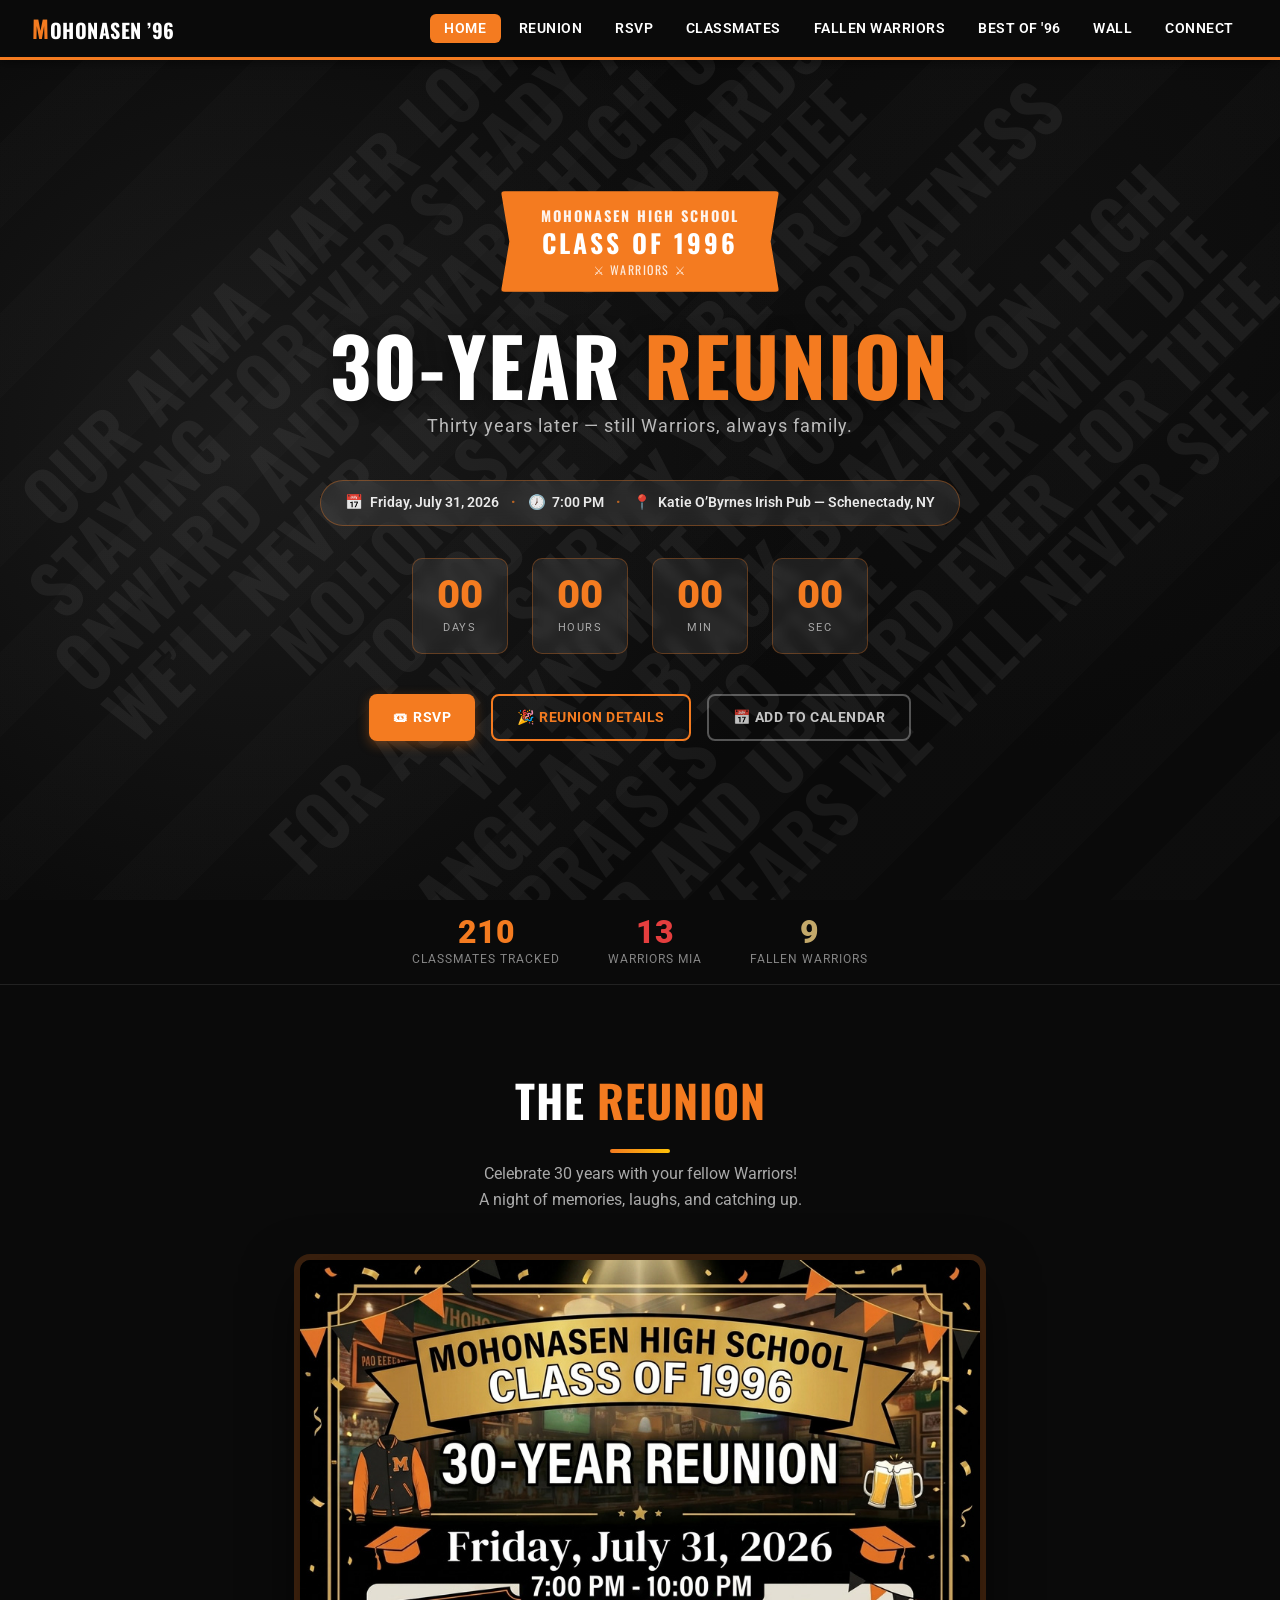
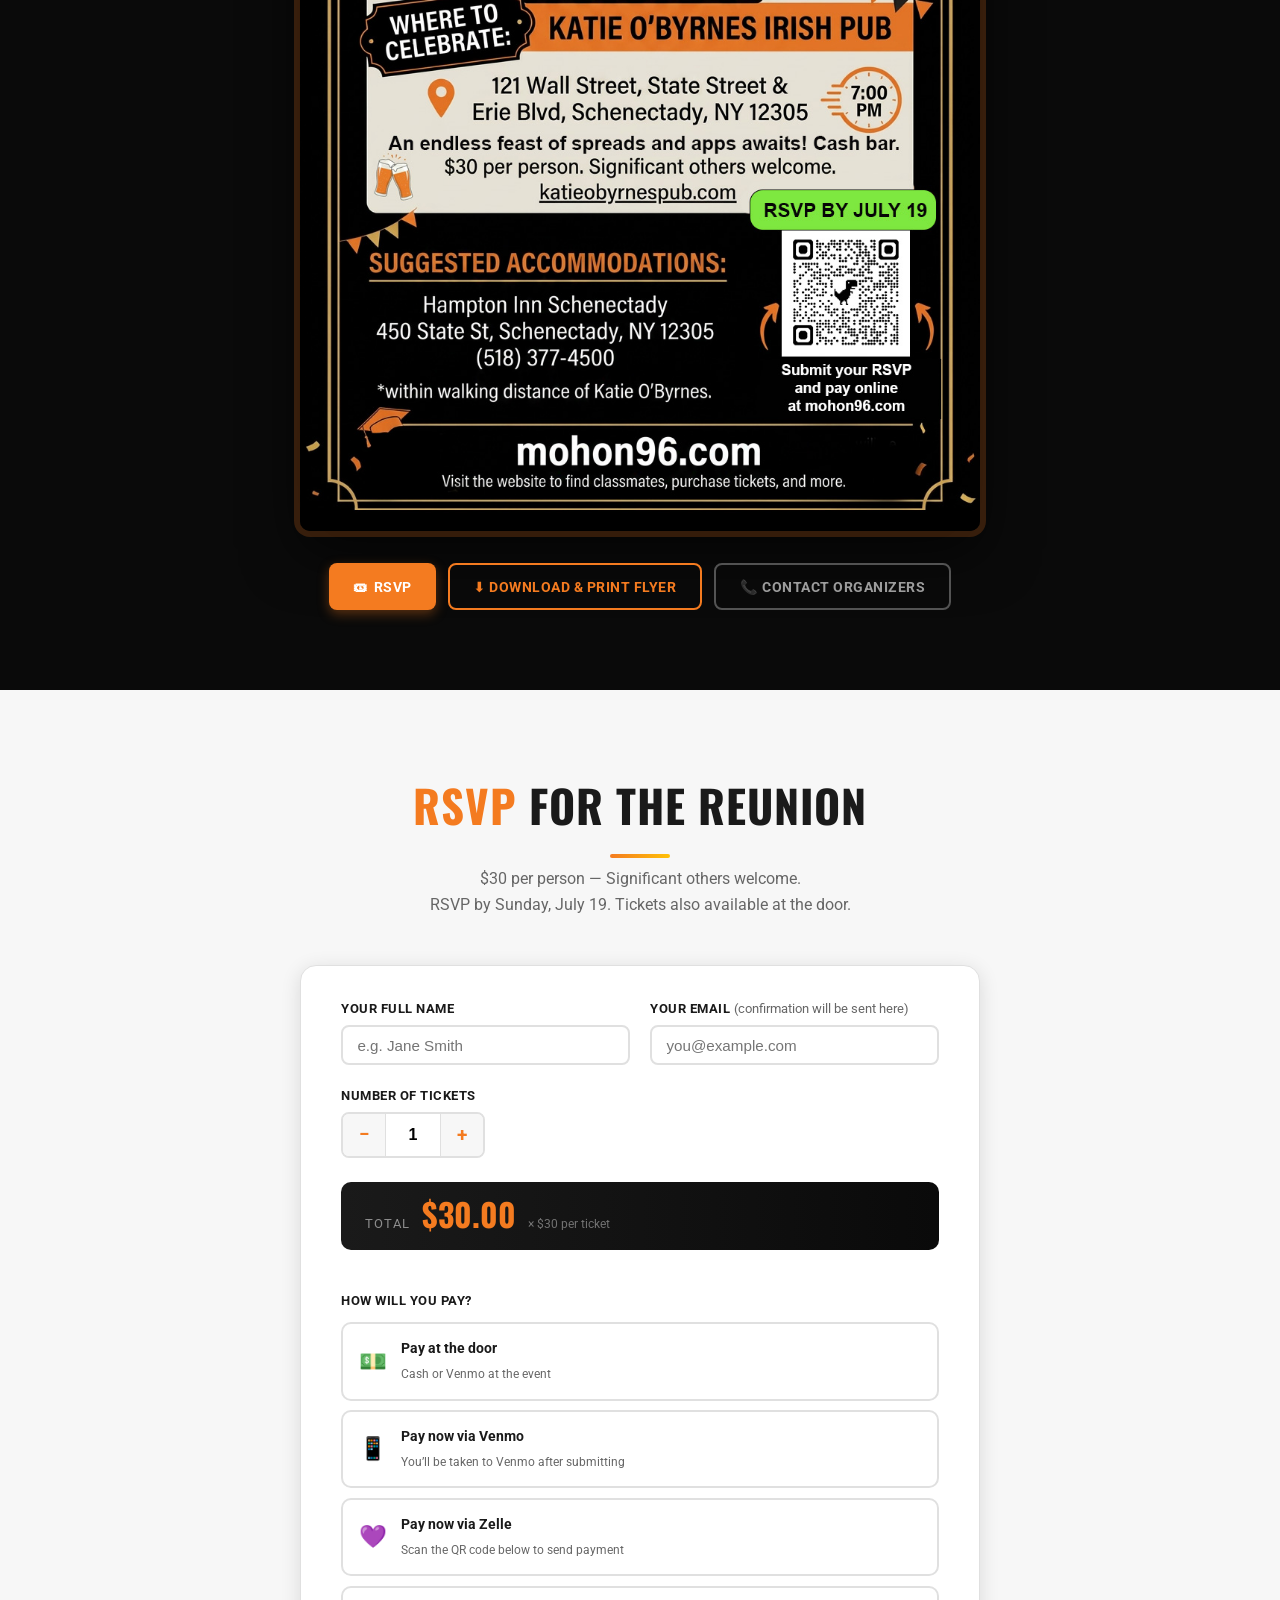
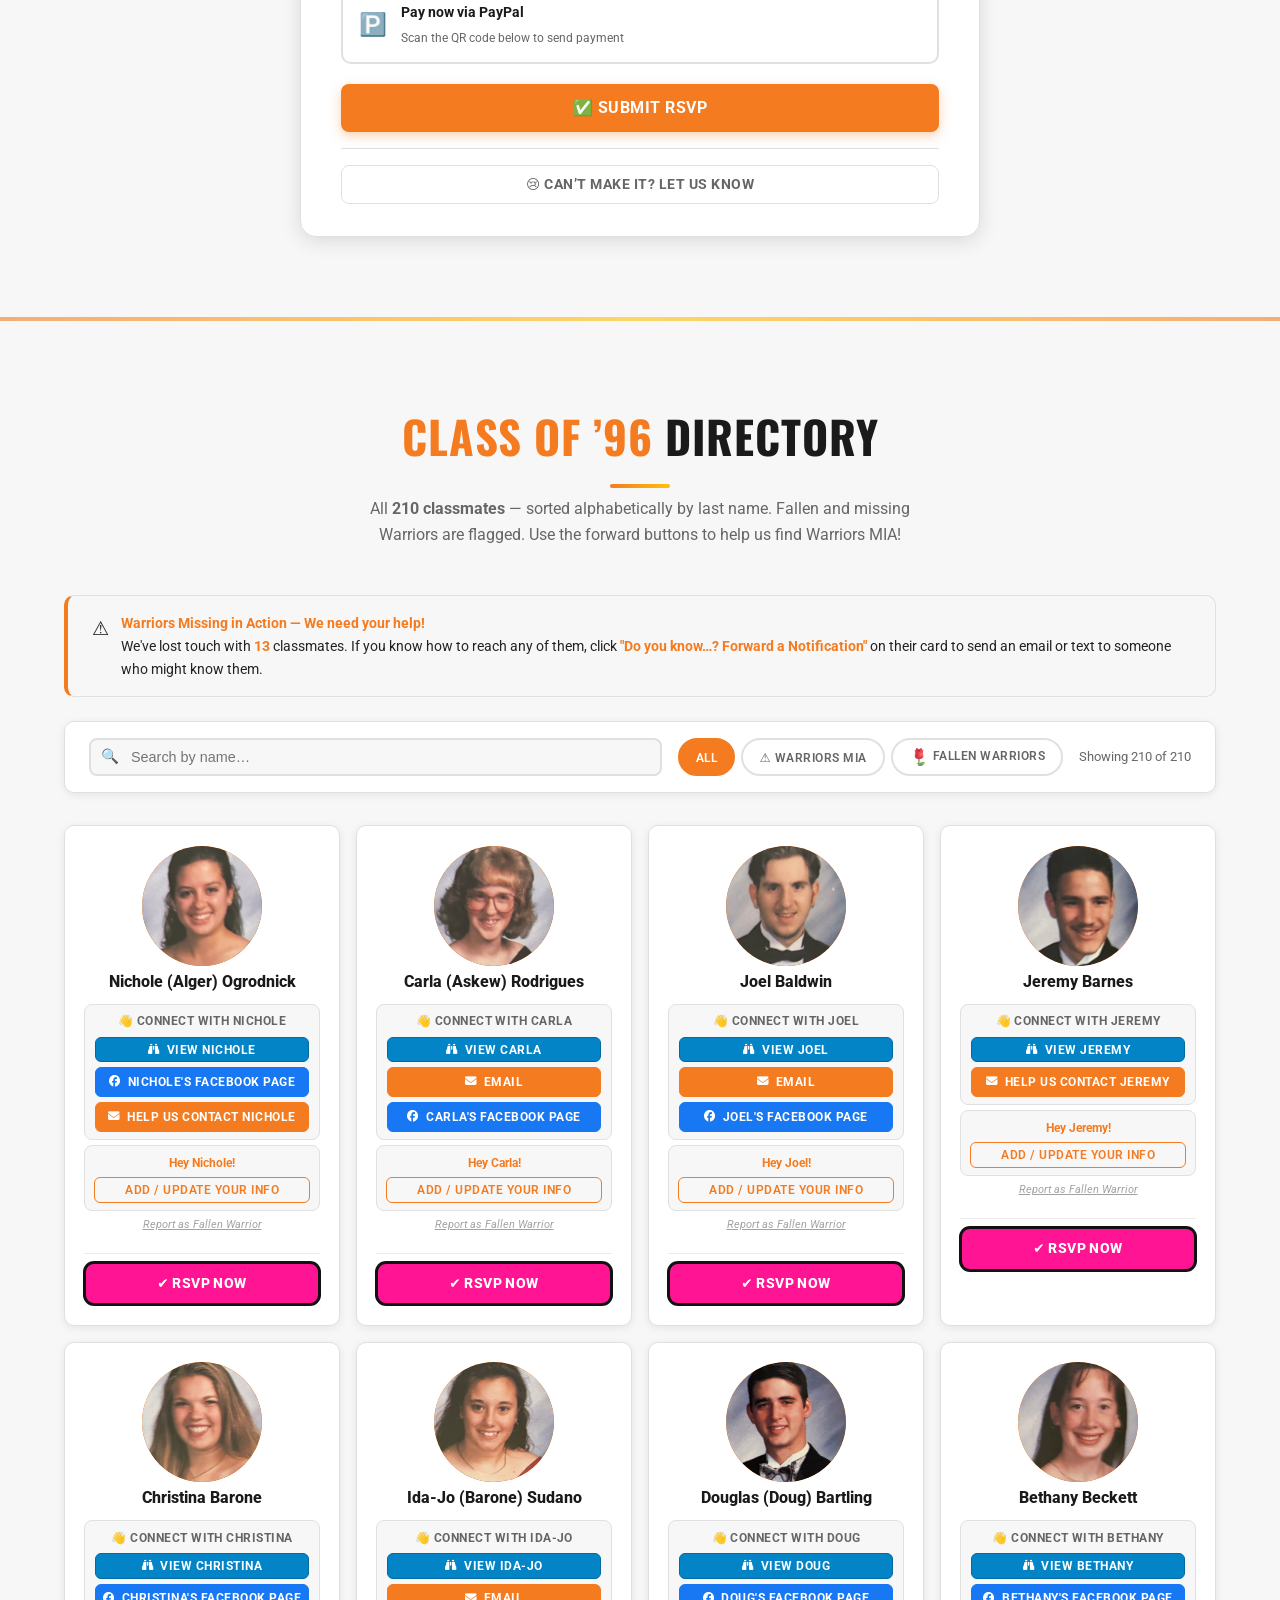
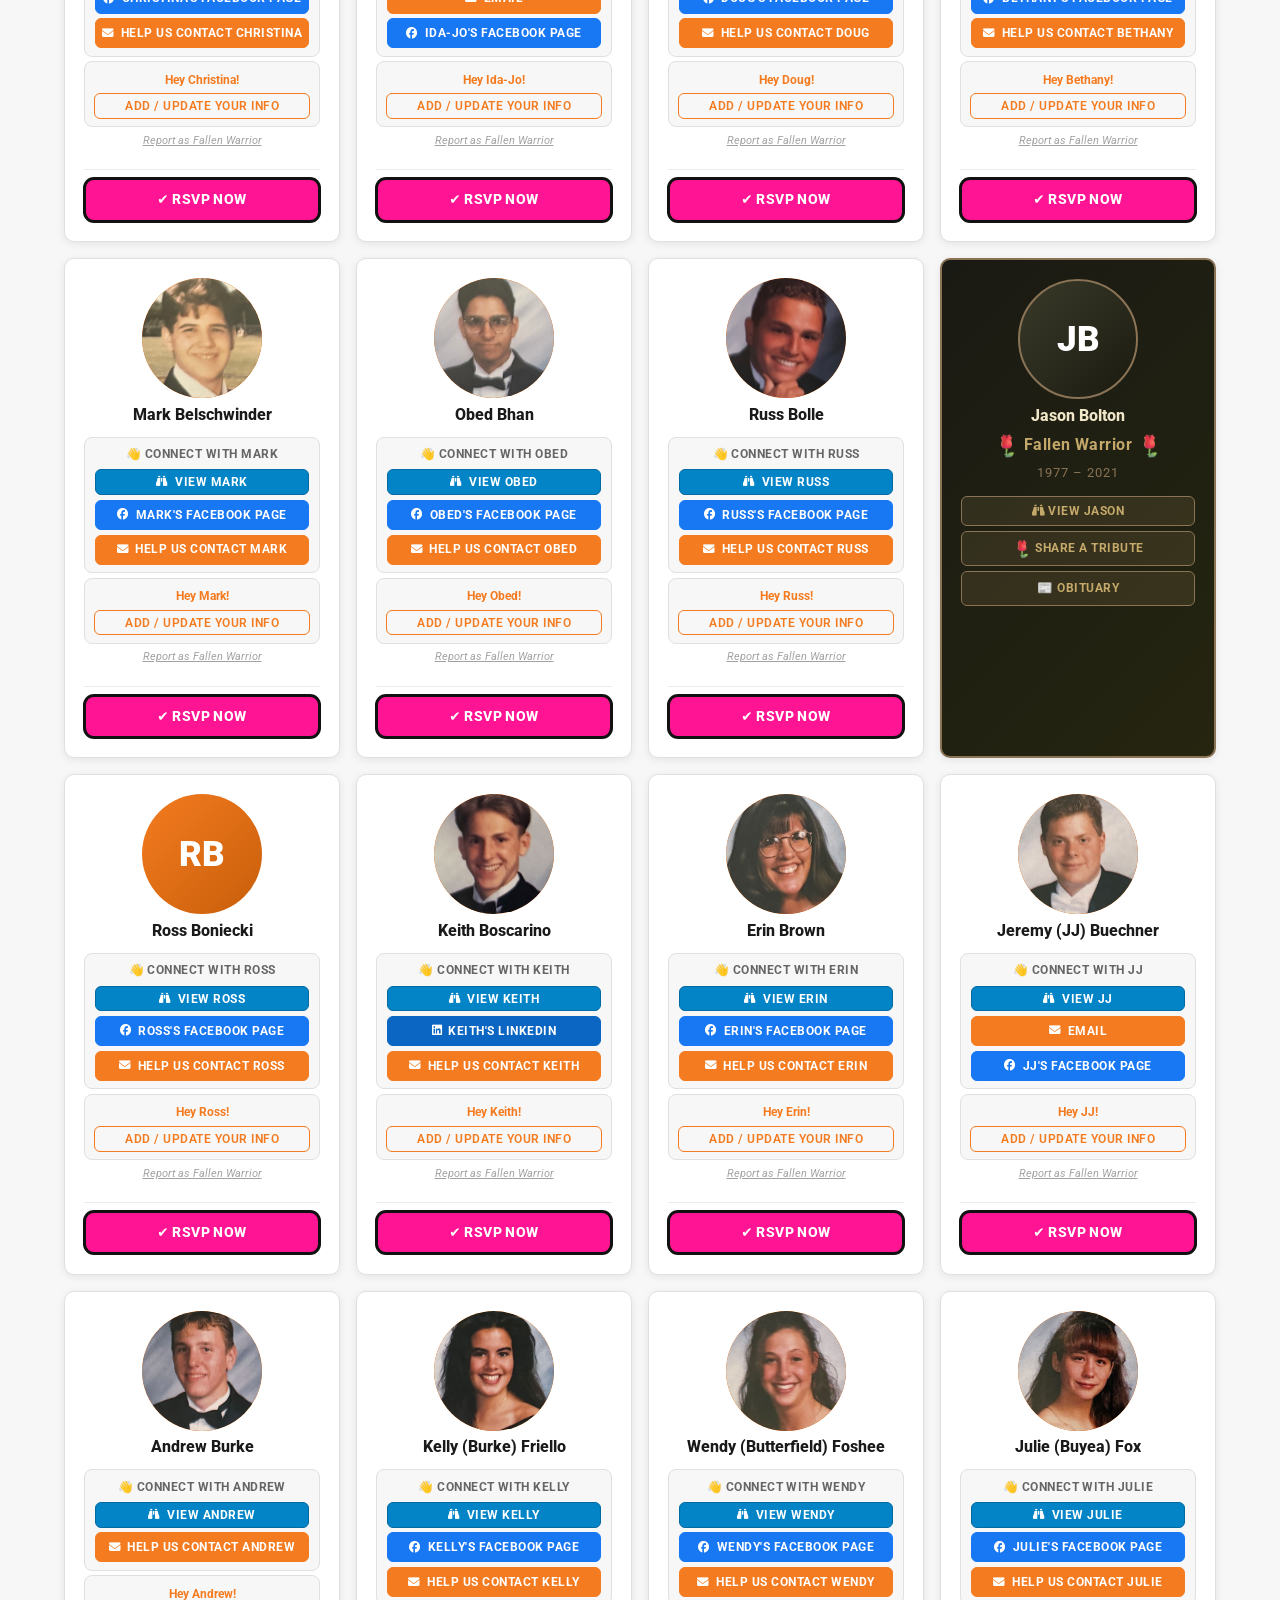
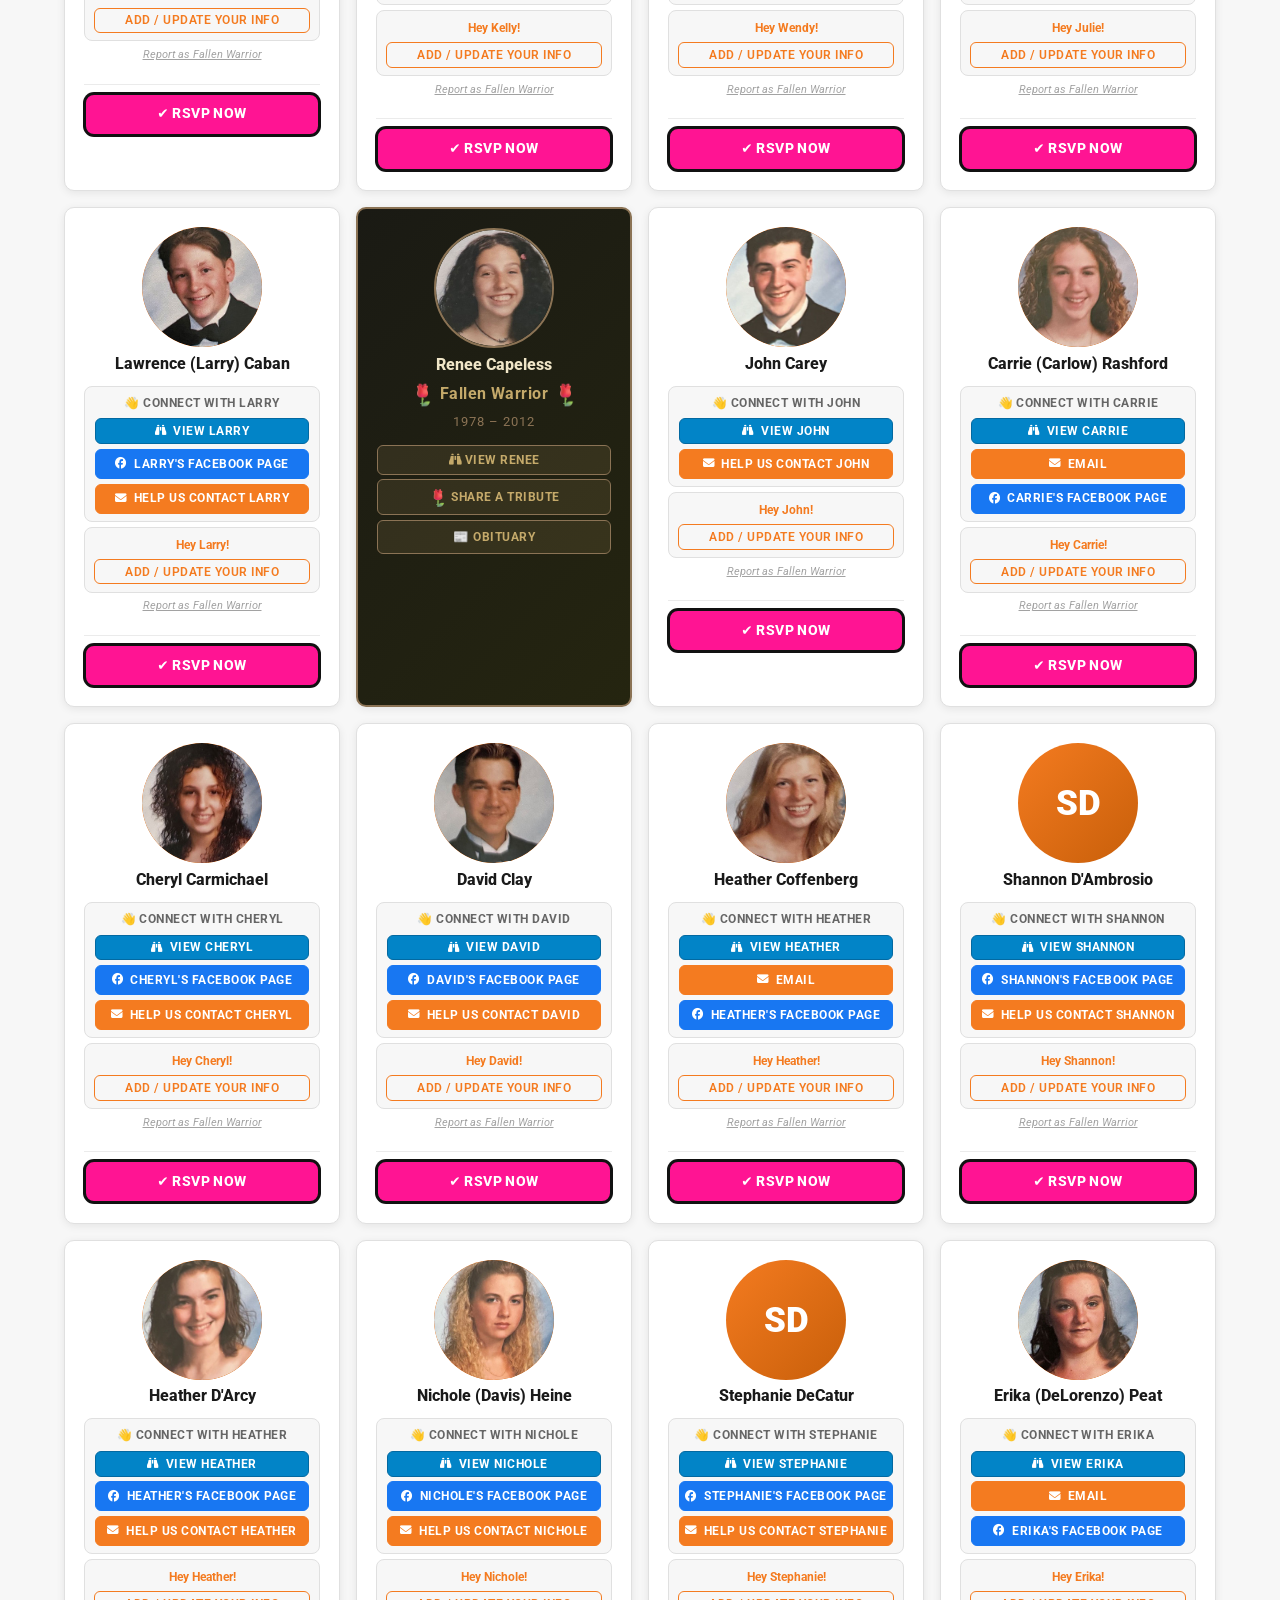
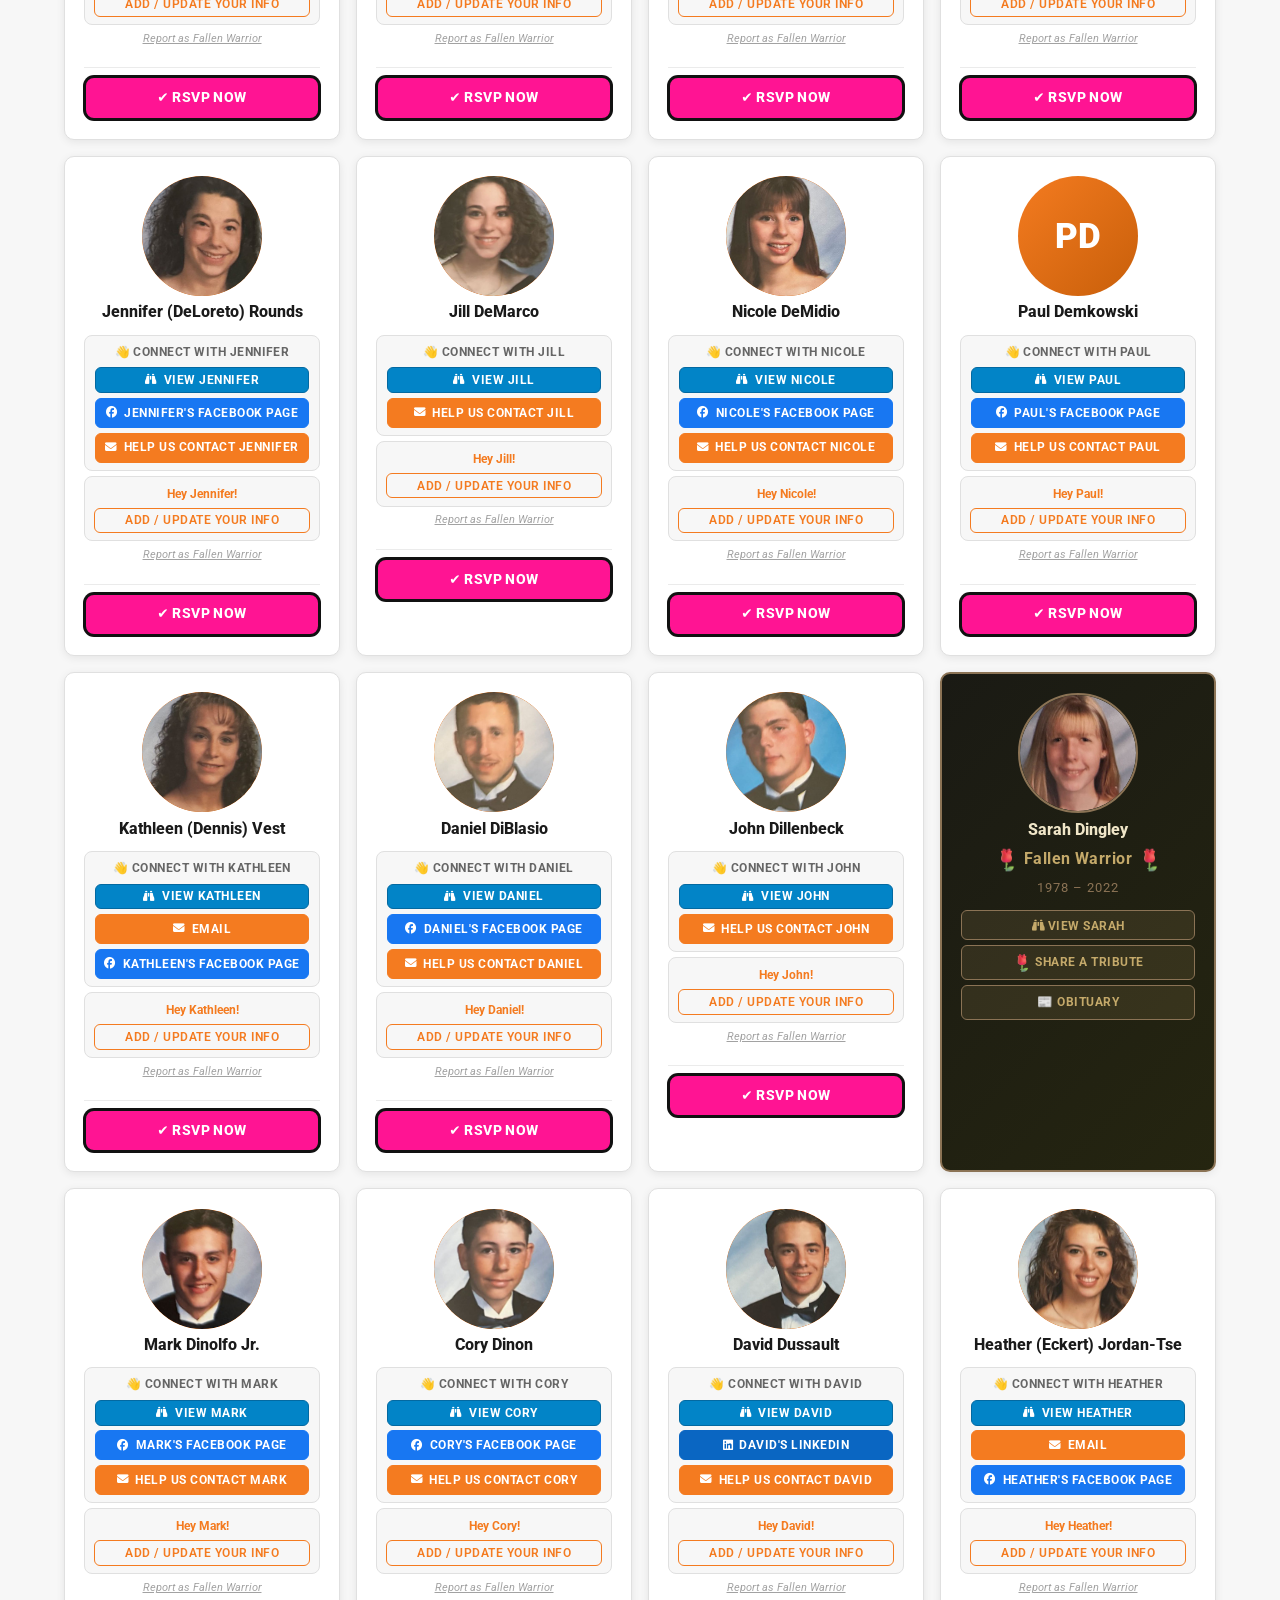
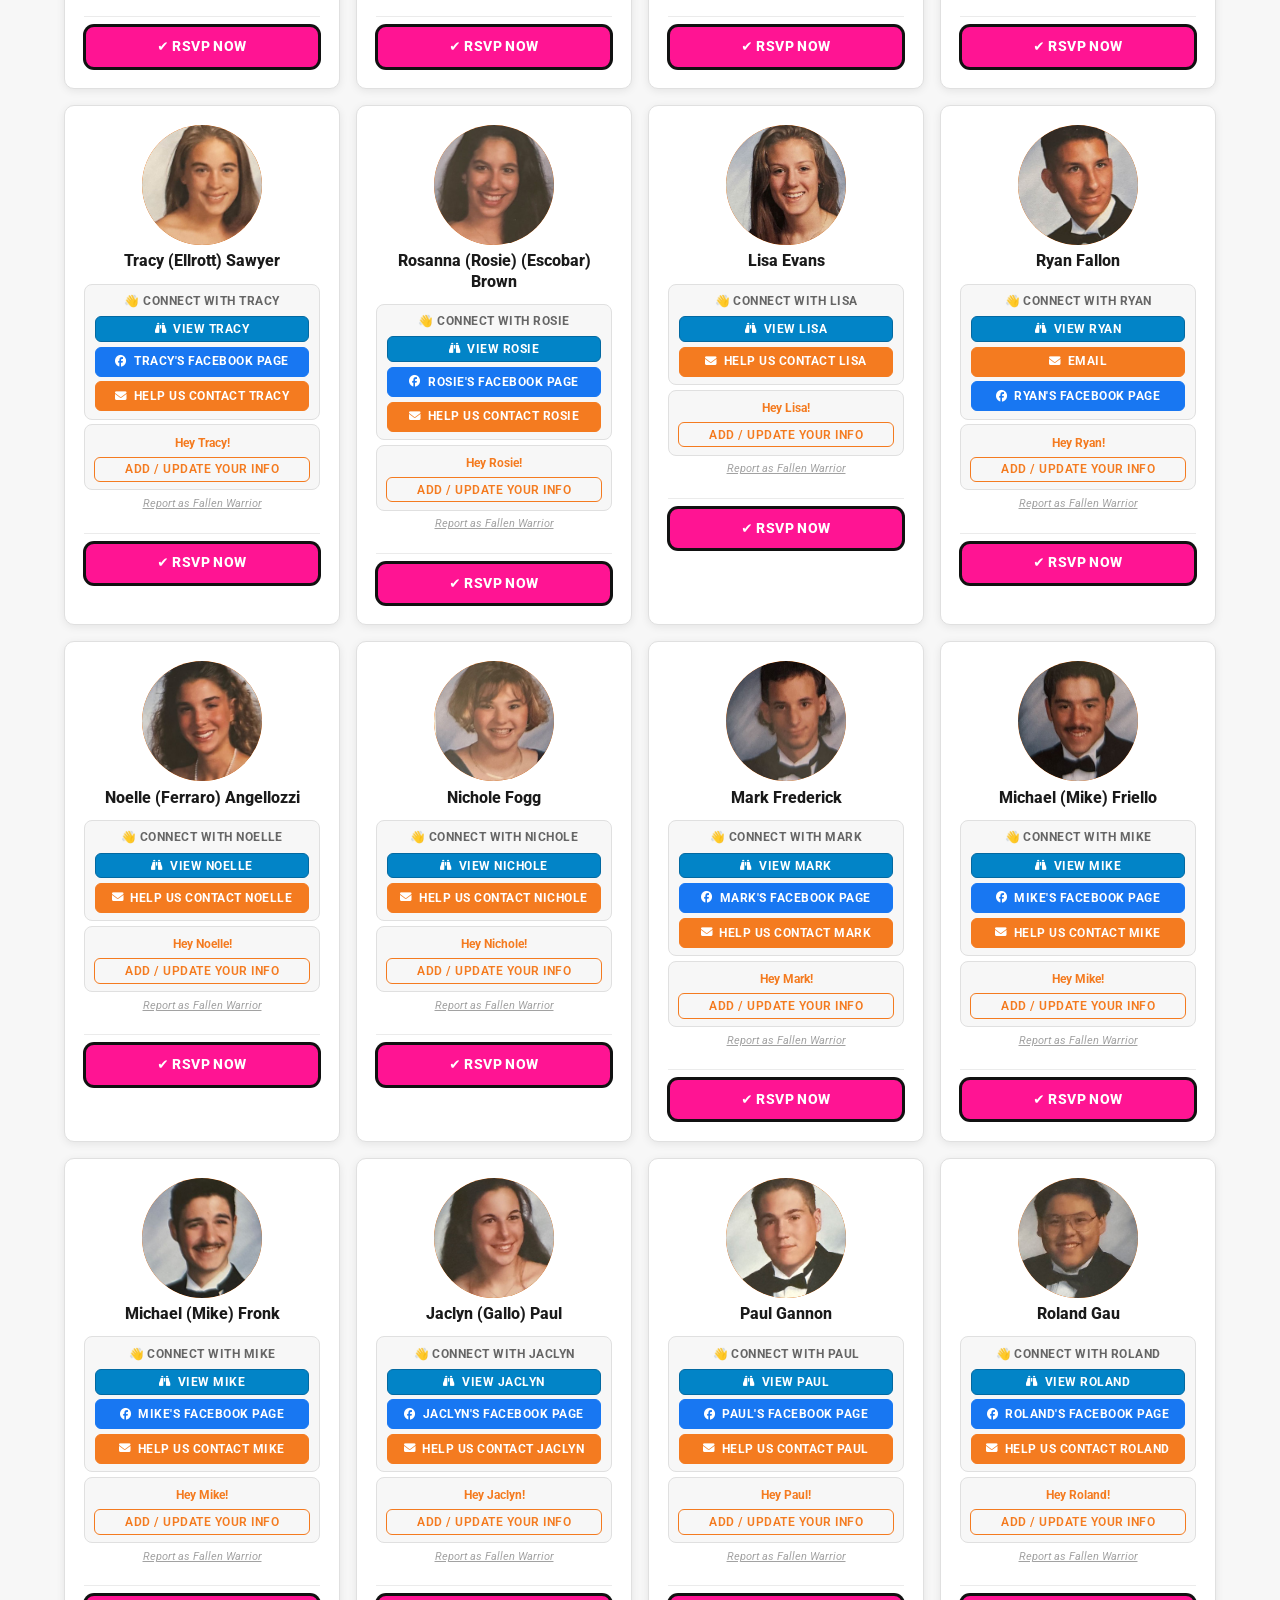
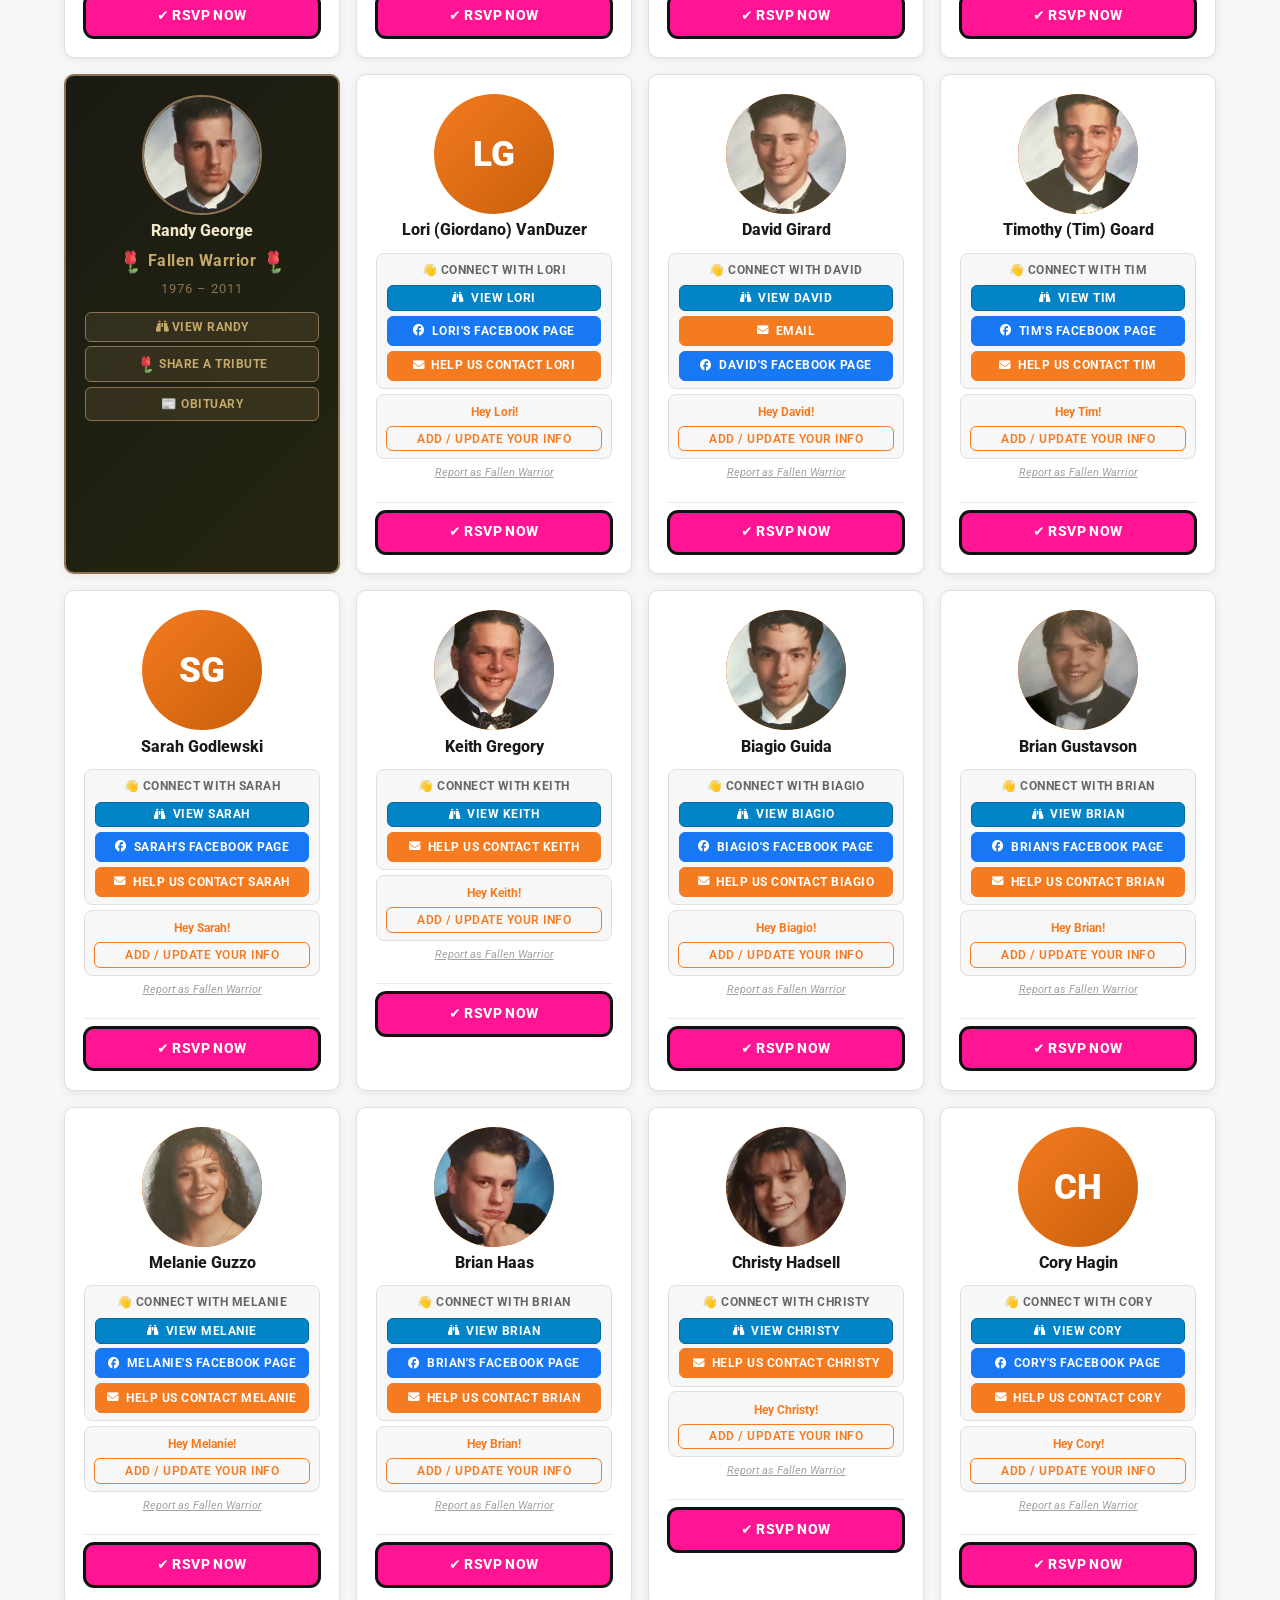
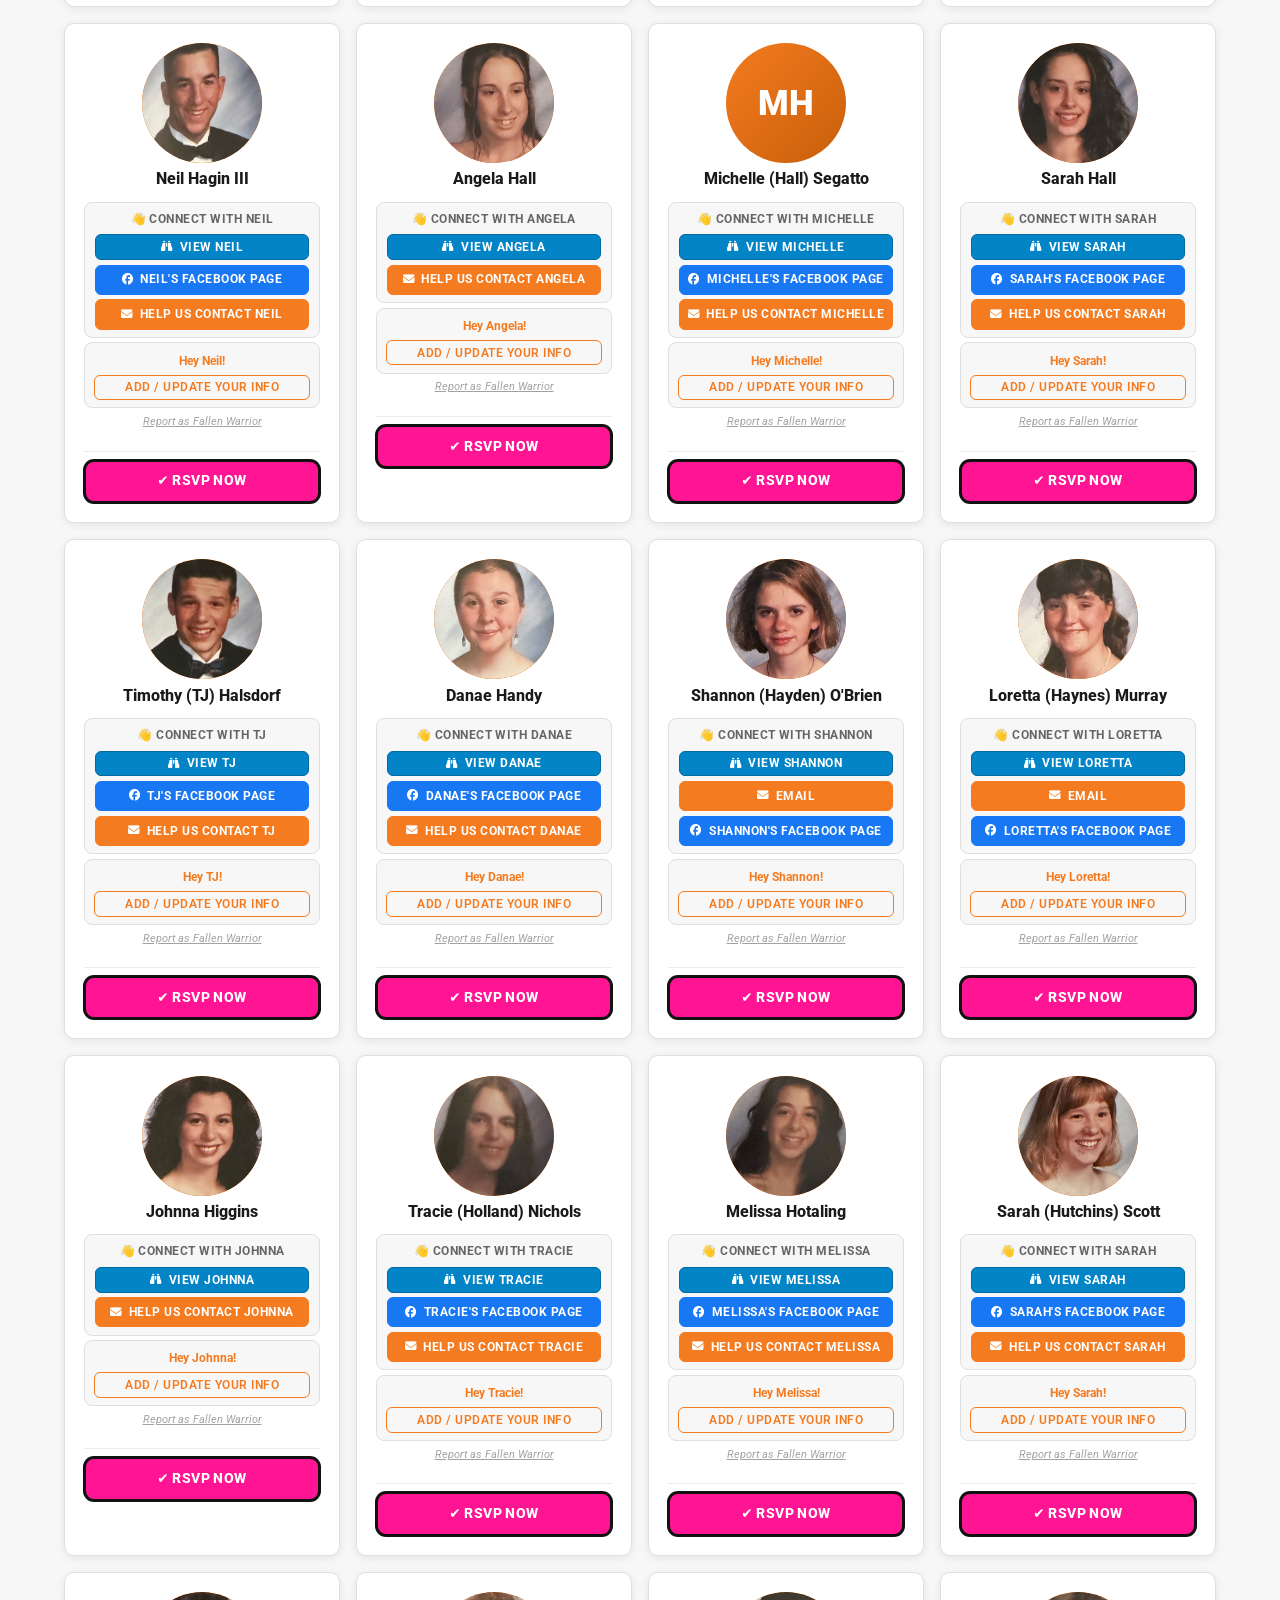
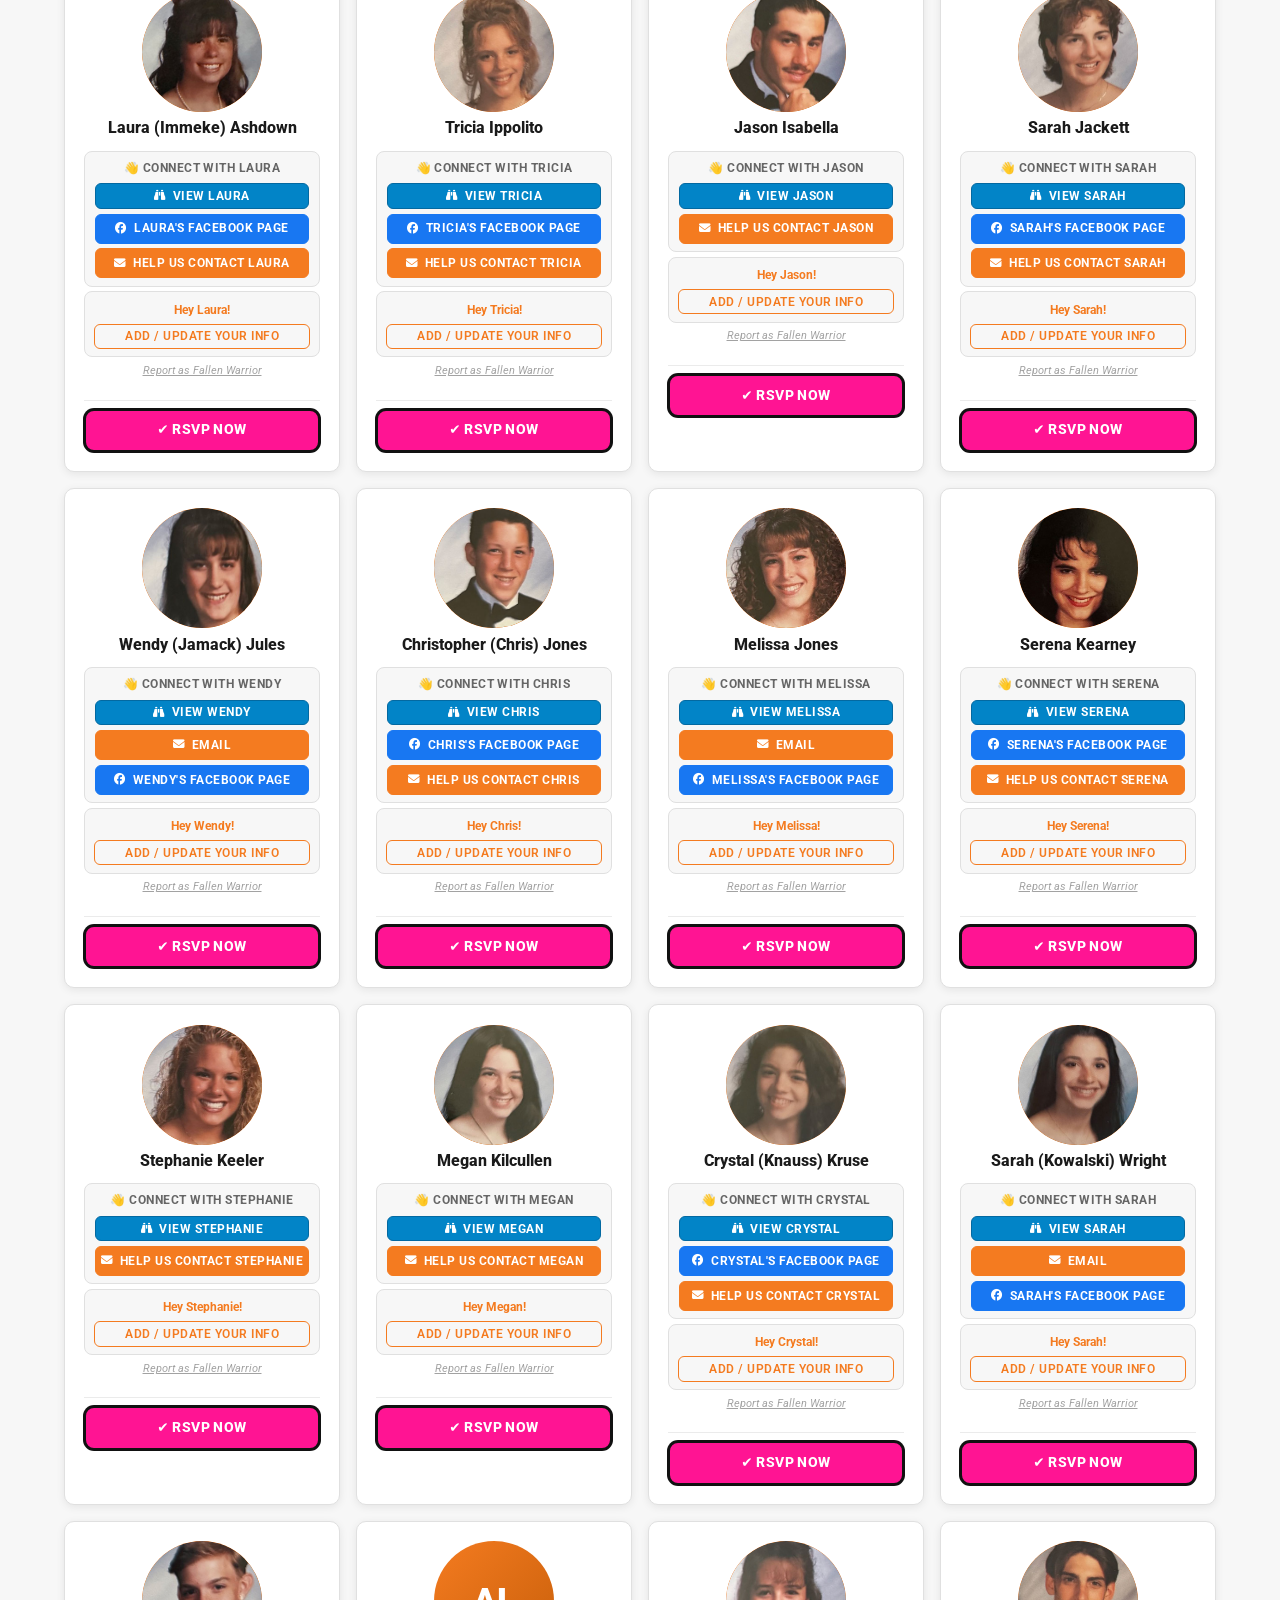
==== index.html @ a1d31881 "Add photo upload section to profile modal Co-Authored-By: Claude Sonnet 4.6 <noreply@anthropic.com>" ====
<!DOCTYPE html>
<html lang="en">
<head>
  <meta charset="UTF-8">
  <meta name="viewport" content="width=device-width, initial-scale=1.0">
  <title>Mohonasen High School – Class of 1996 | 30-Year Reunion</title>
  <link rel="icon" type="image/svg+xml" href="favicon.svg">
  <meta name="description" content="Mohonasen High School Class of 1996 – 30-Year Reunion on July 31, 2026 at Katie O'Byrnes Irish Pub, Schenectady NY. Go Warriors!">
  <link rel="stylesheet" href="style.css">
  <!-- Google Fonts -->
  <link rel="preconnect" href="https://fonts.googleapis.com">
  <link rel="preconnect" href="https://fonts.gstatic.com" crossorigin>
  <link href="https://fonts.googleapis.com/css2?family=Oswald:wght@400;600;700;800;900&family=Roboto:wght@300;400;500;700&display=swap" rel="stylesheet">
  <link rel="stylesheet" href="https://cdnjs.cloudflare.com/ajax/libs/font-awesome/6.5.0/css/all.min.css" crossorigin="anonymous">
  <style>
    h1, h2, h3, h4, .nav-brand, .school-badge {
      font-family: 'Oswald', system-ui, sans-serif;
    }
    body { font-family: 'Roboto', system-ui, sans-serif; }
  </style>
</head>
<body>

<!-- ═══ NAVIGATION ═══════════════════════════════ -->
<nav class="navbar">
  <a href="https://mohon96.com" class="nav-brand" style="text-decoration:none;"><span class="brand-m">M</span>ohonasen &rsquo;96</a>
  <ul class="nav-links">
    <li><a href="#home">Home</a></li>
    <li><a href="#reunion">Reunion</a></li>
    <li><a href="#rsvp">RSVP</a></li>
    <li><a href="#classmates">Classmates</a></li>
    <li><a href="fallen.html">Fallen Warriors</a></li>
    <li><a href="#bestof96">Best of '96</a></li>
    <li><a href="#classwall">Wall</a></li>
    <li><a href="#connect">Connect</a></li>
  </ul>
  <button class="nav-toggle" aria-label="Open menu">&#9776;</button>
</nav>

<!-- ═══ HERO ══════════════════════════════════════ -->
<section id="home" class="hero">
  <div class="hero-stripes"></div>
  <div class="alma-mater-overlay" aria-hidden="true">
    <div>Our Alma Mater loyal to you</div>
    <div>Staying forever steady and true</div>
    <div>Onward and upward high over all</div>
    <div>We&rsquo;ll never let her standards fall</div>
    <div>Mohonasen, we hail thee</div>
    <div>To you we will be true</div>
    <div>For as we survey your greatness</div>
    <div>We know it is your due</div>
    <div>Orange and Black blazing on high</div>
    <div>Our praises to thee never will die</div>
    <div>Onward and upward ever for thee</div>
    <div>Finer years we will never see</div>
  </div>
  <div class="hero-content">

    <div class="school-badge">
      <span class="school-name">Mohonasen High School</span>
      <span class="class-year">Class of 1996</span>
      <span class="warrior-tag">⚔ Warriors ⚔</span>
    </div>

    <h1>30&#8209;Year <span>Reunion</span></h1>
    <p class="hero-subtitle">Thirty years later — still Warriors, always family.</p>

    <div class="hero-event-bar">
      <div class="heb-item">📅 <span>Friday, July 31, 2026</span></div>
      <div class="heb-sep">·</div>
      <div class="heb-item">🕖 <span>7:00 PM</span></div>
      <div class="heb-sep">·</div>
      <div class="heb-item">📍 <span>Katie O&rsquo;Byrnes Irish Pub &mdash; Schenectady, NY</span></div>
    </div>

    <div class="countdown">
      <div class="countdown-item"><span id="days">000</span><label>Days</label></div>
      <div class="countdown-item"><span id="hours">00</span><label>Hours</label></div>
      <div class="countdown-item"><span id="minutes">00</span><label>Min</label></div>
      <div class="countdown-item"><span id="seconds">00</span><label>Sec</label></div>
    </div>

    <div style="display:flex;gap:1rem;justify-content:center;flex-wrap:wrap;">
      <a href="#rsvp" class="btn btn-primary"><span style="filter:brightness(0) invert(1);">🎟</span> RSVP</a>
      <a href="#reunion" class="btn btn-outline">🎉 Reunion Details</a>
      <button onclick="addToCalendar()" class="btn btn-outline" style="border-color:rgba(255,255,255,0.3);color:rgba(255,255,255,0.75);">📅 Add to Calendar</button>
    </div>

  </div>
</section>

<!-- ═══ STATS BAR ════════════════════════════════ -->
<div class="stats-bar">
  <div class="container">
    <div class="stats-grid">
      <a href="#classmates" class="stat-item stat-link">
        <div class="stat-num" id="statTotal">210</div>
        <div class="stat-label">Classmates Tracked</div>
      </a>
      <a href="#classmates" class="stat-item stat-link" style="color:var(--missing-red);" onclick="setTimeout(()=>{document.querySelector('.filter-btn[data-filter=missing]')?.click()},300)">
        <div class="stat-num" id="statMissing" style="color:var(--missing-red);">70</div>
        <div class="stat-label">Warriors MIA</div>
      </a>
      <a href="fallen.html" class="stat-item stat-link" style="color:#C4A96A;">
        <div class="stat-num" id="statFallen" style="color:#C4A96A;">5</div>
        <div class="stat-label">Fallen Warriors</div>
      </a>
    </div>
  </div>
</div>

<!-- ═══ REUNION ══════════════════════════════════ -->
<section id="reunion" style="background:var(--black);padding:5rem 0;">
  <div class="container">
    <div class="section-header">
      <h2 style="color:var(--white);">The <span class="accent">Reunion</span></h2>
      <div class="divider"></div>
      <p style="color:rgba(255,255,255,0.65);">Celebrate 30 years with your fellow Warriors!<br>A night of memories, laughs, and catching up.</p>
    </div>

    <!-- Reunion flyer -->
    <div style="max-width:680px;margin:0 auto 2rem;">
      <img src="flyer.jpg" alt="Mohonasen Class of 1996 — 30-Year Reunion Invitation"
           style="width:100%;border-radius:10px;box-shadow:0 0 0 6px rgba(244,123,32,0.2),0 20px 56px rgba(0,0,0,0.65);display:block;">
    </div>

        <!-- Action buttons -->
    <div style="display:flex;gap:0.75rem;flex-wrap:wrap;justify-content:center;">
      <a href="#rsvp" class="btn btn-primary"><span style="filter:brightness(0) invert(1);">🎟</span> RSVP</a>
      <a href="flyer.jpg" download="MHS96-Reunion-Flyer.jpg" class="btn btn-outline" style="color:var(--orange);border-color:var(--orange);">⬇ Download &amp; Print Flyer</a>
      <a href="mailto:mohonclass96@gmail.com" class="btn btn-outline" style="color:rgba(255,255,255,0.6);border-color:rgba(255,255,255,0.3);">📞 Contact Organizers</a>
    </div>
  </div>
</section>

<!-- ═══ RSVP ═══════════════════════════════════════ -->
<section id="rsvp">
  <div class="container">
    <div class="section-header">
      <h2><span class="accent">RSVP</span> for the Reunion</h2>
      <div class="divider"></div>
      <p>$30 per person &mdash; Significant others welcome.<br>RSVP by Sunday, July 19. Tickets also available at the door.</p>
    </div>

    <div class="ticket-purchase-wrap">
      <form id="rsvpForm" class="ticket-form" novalidate>
        <div class="ticket-form-grid">

          <div class="tf-field">
            <label for="ticketName">Your Full Name</label>
            <input type="text" id="ticketName" placeholder="e.g. Jane Smith" required autocomplete="name">
          </div>

          <div class="tf-field">
            <label for="ticketEmail">Your Email <span class="tf-note">(confirmation will be sent here)</span></label>
            <input type="email" id="ticketEmail" placeholder="you@example.com" required autocomplete="email">
          </div>

          <div class="tf-field">
            <label>Number of Tickets</label>
            <div class="qty-control">
              <button type="button" class="qty-btn" onclick="adjustTickets(-1)" aria-label="Decrease">&#8722;</button>
              <input type="number" id="ticketQty" value="1" min="1" readonly aria-label="Ticket quantity">
              <button type="button" class="qty-btn" onclick="adjustTickets(1)" aria-label="Increase">&#43;</button>
            </div>
          </div>

          <div class="tf-total">
            <span class="tf-total-label">Total</span>
            <span class="tf-total-amount">$<span id="ticketTotal">30.00</span></span>
            <span class="tf-price-note">× $30 per ticket</span>
          </div>

        </div>

        <!-- Attendee names — shown dynamically per ticket count -->
        <div id="attendeeNames" style="margin-top:1.25rem;display:flex;flex-direction:column;gap:0.75rem;">
          <!-- populated by JS -->
        </div>

        <!-- Payment method -->
        <div class="pay-method-group">
          <div class="pay-method-label">How will you pay?</div>
          <label class="pay-option">
            <input type="radio" name="payMethod" value="cash" id="payCash">
            <span class="pay-option-inner">
              <span class="pay-icon">💵</span>
              <span>
                <strong>Pay at the door</strong>
                <span class="pay-desc">Cash or Venmo at the event</span>
              </span>
            </span>
          </label>
          <label class="pay-option">
            <input type="radio" name="payMethod" value="venmo" id="payVenmo">
            <span class="pay-option-inner">
              <span class="pay-icon">📱</span>
              <span>
                <strong>Pay now via Venmo</strong>
                <span class="pay-desc">You&rsquo;ll be taken to Venmo after submitting</span>
              </span>
            </span>
          </label>
          <label class="pay-option">
            <input type="radio" name="payMethod" value="zelle" id="payZelle">
            <span class="pay-option-inner">
              <span class="pay-icon">💜</span>
              <span>
                <strong>Pay now via Zelle</strong>
                <span class="pay-desc">Scan the QR code below to send payment</span>
              </span>
            </span>
          </label>
          <label class="pay-option">
            <input type="radio" name="payMethod" value="paypal" id="payPayPal">
            <span class="pay-option-inner">
              <span class="pay-icon">🅿️</span>
              <span>
                <strong>Pay now via PayPal</strong>
                <span class="pay-desc">Scan the QR code below to send payment</span>
              </span>
            </span>
          </label>
        </div>

        <!-- QR code display -->
        <div id="qrZelle" style="display:none;text-align:center;margin-top:1rem;">
          <p style="font-size:0.85rem;color:var(--text-muted);margin-bottom:0.5rem;">Scan with your bank app to pay via Zelle</p>
          <img src="qr-zelle.png" alt="Zelle QR Code" style="width:180px;height:auto;border-radius:8px;border:2px solid #eee;">
        </div>
        <div id="qrPayPal" style="display:none;text-align:center;margin-top:1rem;">
          <p style="font-size:0.85rem;color:var(--text-muted);margin-bottom:0.5rem;">Scan with your PayPal app to pay</p>
          <img src="qr-paypal.png" alt="PayPal QR Code" style="width:180px;height:auto;border-radius:8px;border:2px solid #eee;">
        </div>

        <button type="submit" id="rsvpSubmitBtn" class="btn btn-primary" style="width:100%;padding:0.9rem;font-size:1rem;margin-top:1.25rem;justify-content:center;">
          ✅ Submit RSVP
        </button>

        <div style="margin-top:1rem;border-top:1px solid var(--border);padding-top:1rem;">
          <button type="button" class="btn btn-ghost" style="font-size:0.85rem;color:var(--text-muted);width:100%;justify-content:center;"
            onclick="document.getElementById('cantMakeSection').style.display='block';this.style.display='none';">
            😢 Can&rsquo;t make it? Let us know
          </button>
          <div id="cantMakeSection" style="display:none;">
            <div id="cantMakeForm">
              <p style="font-size:0.85rem;color:var(--text-muted);margin-bottom:0.75rem;">We&rsquo;ll miss you! Your name will still show up in the directory so classmates can find you.</p>
              <div style="display:flex;flex-direction:column;gap:0.6rem;">
                <input type="text"  id="cantMakeName"  placeholder="Your full name" style="padding:0.5rem 0.75rem;border:1px solid var(--border);border-radius:6px;font-size:0.9rem;">
                <input type="email" id="cantMakeEmail" placeholder="Email (optional)" style="padding:0.5rem 0.75rem;border:1px solid var(--border);border-radius:6px;font-size:0.9rem;">
                <button type="button" class="btn btn-outline" onclick="submitCantMakeIt()" style="align-self:flex-start;">Submit</button>
              </div>
            </div>
            <div id="cantMakeConfirm" style="display:none;font-size:0.88rem;color:var(--text-muted);padding:0.75rem;background:var(--light-bg);border-radius:8px;">
              Thanks for letting us know — we hope to see you next time! 🧡
            </div>
          </div>
        </div>
      </form>
    </div>


  </div>
</section>

<!-- ═══ CLASSMATES ════════════════════════════════ -->
<div style="height:4px;background:linear-gradient(90deg,var(--orange),#FFC107,var(--orange));opacity:0.6;"></div>
<section id="classmates">
  <div class="container">
    <div class="section-header">
      <h2><span class="accent">Class of &rsquo;96</span> Directory</h2>
      <div class="divider"></div>
      <p>All <strong>210 classmates</strong> — sorted alphabetically by last name. Fallen and missing Warriors are flagged.
         Use the forward buttons to help us find Warriors MIA!</p>
    </div>

    <div class="missing-notice">
      <span class="notice-icon">⚠️</span>
      <p>
        <strong>Warriors Missing in Action — We need your help!</strong><br>
        We've lost touch with <strong id="missingCount">73</strong> classmates.
        If you know how to reach any of them, click <strong>"Do you know…? Forward a Notification"</strong>
        on their card to send an email or text to someone who might know them.
      </p>
    </div>

    <!-- Controls -->
    <div class="classmates-controls">
      <div class="search-wrap">
        <span class="search-icon">🔍</span>
        <input type="text" id="classmateSearch" placeholder="Search by name…" autocomplete="off">
      </div>
      <div class="filter-group">
        <button class="filter-btn active"       data-filter="all">All</button>
        <button class="filter-btn filter-missing" data-filter="missing">⚠ Warriors MIA</button>
        <button class="filter-btn filter-fallen"  data-filter="fallen"><img src="yellow-rose.png" class="rose-icon" alt="🌹"> Fallen Warriors</button>
      </div>
      <span class="results-count" id="resultsCount"></span>
    </div>

    <!-- Classmate Cards -->
    <div class="classmates-grid" id="classmatesGrid">
      <!-- Rendered by app.js -->
    </div>


  </div>
</section>

<!-- ═══ CLASS MEMORIES / PHOTOS ═══════════════════ -->
<section id="photos">
  <div class="container">
    <div class="section-header">
      <h2>Class <span class="accent">Memories</span></h2>
      <div class="divider"></div>
      <p>Share your high school photos and relive the best years with the Class of 1996!</p>
    </div>

    <div class="photos-upload-box">
      <div class="upload-icon-lg">📸</div>
      <h3>Share Your High School Photos</h3>
      <p>
        Have photos from Mohonasen in the &rsquo;90s? Prom, graduation, hallways, sports, clubs &mdash;
        we want to see them all! Help us build a shared memory gallery for the reunion.
      </p>
      <div class="upload-actions">
        <a href="mailto:juliedion1@gmail.com?subject=MHS%20Class%20of%2096%20Photos&body=Hi%2C%0A%0AI%27d%20like%20to%20share%20some%20high%20school%20photos%20for%20the%20reunion!" class="btn btn-primary">
          📧 Email Photos to Committee
        </a>
        <a href="http://facebook.com/search/top?q=mohonasen%20hs%20class%20of%201996" target="_blank" rel="noopener" class="btn btn-dark">
          💬 Share in Facebook Group
        </a>
      </div>
    </div>

    <p style="text-align:center;color:var(--text-muted);font-size:0.88rem;margin-bottom:1.5rem;">
      Gallery coming soon &mdash; photos submitted by classmates will appear here before the reunion!
    </p>

    <div class="photos-gallery-placeholder">
      <div class="photo-slot"><span class="slot-icon">📷</span><span>Your photo here</span></div>
      <div class="photo-slot"><span class="slot-icon">📷</span><span>Your photo here</span></div>
      <div class="photo-slot"><span class="slot-icon">📷</span><span>Your photo here</span></div>
      <div class="photo-slot"><span class="slot-icon">📷</span><span>Your photo here</span></div>
      <div class="photo-slot"><span class="slot-icon">📷</span><span>Your photo here</span></div>
      <div class="photo-slot"><span class="slot-icon">📷</span><span>Your photo here</span></div>
    </div>

  </div>
</section>

<!-- ═══ BEST OF '96 ══════════════════════════════ -->
<section id="bestof96">
  <div class="container">
    <div class="section-header">
      <h2>Best of <span class="accent">&rsquo;96</span></h2>
      <div class="divider"></div>
      <p>Remember what was happening in the world the year we graduated?</p>
    </div>
    <div class="best96-grid">
      <div class="best96-card"><div class="best96-icon">🎬</div><div class="best96-category">#1 Box Office Movie</div><div class="best96-title">Independence Day</div><div class="best96-detail">Will Smith saved the world — $817M worldwide. &ldquo;Welcome to Earth!&rdquo;</div></div>
      <div class="best96-card"><div class="best96-icon">🎵</div><div class="best96-category">#1 Song of the Year</div><div class="best96-title">Macarena</div><div class="best96-detail">Los Del Rio sat at #1 for 14 weeks. You know you still know the dance.</div></div>
      <div class="best96-card"><div class="best96-icon">📺</div><div class="best96-category">Top TV Show</div><div class="best96-title">Seinfeld</div><div class="best96-detail">A show about nothing &mdash; consistently America&rsquo;s #1 show. No soup for you!</div></div>
      <div class="best96-card"><div class="best96-icon">🏈</div><div class="best96-category">Super Bowl XXX</div><div class="best96-title">Dallas Cowboys</div><div class="best96-detail">Cowboys def. Steelers 27&ndash;17. Larry Brown named Super Bowl MVP.</div></div>
      <div class="best96-card"><div class="best96-icon">🏀</div><div class="best96-category">NBA Champions</div><div class="best96-title">Chicago Bulls</div><div class="best96-detail">72-win regular season + championship. Michael Jordan&rsquo;s 4th title.</div></div>
      <div class="best96-card"><div class="best96-icon">🏅</div><div class="best96-category">Summer Olympics</div><div class="best96-title">Atlanta, Georgia</div><div class="best96-detail">The Centennial Games. USA topped the medal count with 101 total medals.</div></div>
      <div class="best96-card"><div class="best96-icon">🎤</div><div class="best96-category">Grammy &mdash; Album of the Year</div><div class="best96-title">Jagged Little Pill</div><div class="best96-detail">Alanis Morissette. Isn&rsquo;t it ironic? Every Warrior had this cassette.</div></div>
      <div class="best96-card"><div class="best96-icon">🎮</div><div class="best96-category">Gaming</div><div class="best96-title">Nintendo 64 Launched</div><div class="best96-detail">Sept 29, 1996 in the US. Super Mario 64 blew everyone&rsquo;s minds.</div></div>
      <div class="best96-card"><div class="best96-icon">⛽</div><div class="best96-category">Gas Price</div><div class="best96-title">$1.23 / Gallon</div><div class="best96-detail">Filling up a tank was an afterthought. Oh, those were the days.</div></div>
      <div class="best96-card"><div class="best96-icon">💻</div><div class="best96-category">Tech Milestone</div><div class="best96-title">Hotmail Launched</div><div class="best96-detail">July 4, 1996. Free email for everyone &mdash; the dawn of web-based email.</div></div>
      <div class="best96-card"><div class="best96-icon">💵</div><div class="best96-category">Minimum Wage</div><div class="best96-title">$4.75 / Hour</div><div class="best96-detail">The federal minimum when we were flipping burgers after school.</div></div>
      <div class="best96-card"><div class="best96-icon">🎟</div><div class="best96-category">Movie Ticket</div><div class="best96-title">$4.42 Average</div><div class="best96-detail">A weekend at the movies for two cost less than a coffee today.</div></div>
    </div>

    <!-- Senior Superlatives -->
    <div style="margin-top:3.5rem;">
      <div class="section-header" style="margin-bottom:1.75rem;">
        <h3 style="font-family:'Oswald',sans-serif;font-size:1.6rem;font-weight:800;color:var(--dark);">🏆 Senior <span class="accent">Superlatives</span></h3>
        <div class="divider"></div>
        <p style="color:var(--text-muted);font-size:0.9rem;">Class of &rsquo;96 as voted by the student body &mdash; straight from the yearbook.</p>
      </div>
      <div class="superlatives-grid">
        <div class="sup-card"><div class="sup-award">🌟 Friendliest</div><div class="sup-name">Jason Marx</div></div>
        <div class="sup-card"><div class="sup-award">😄 Nicest Smile</div><div class="sup-name">Tim Goard</div></div>
        <div class="sup-card"><div class="sup-award">💃 Class Flirts</div><div class="sup-name">Noelle Ferraro &amp; Nick Marano</div></div>
        <div class="sup-card"><div class="sup-award">🦋 Most Unique</div><div class="sup-name">Renee Capeless</div></div>
        <div class="sup-card"><div class="sup-award">🌿 Most Environmentally Conscious</div><div class="sup-name">Danae Handy</div></div>
        <div class="sup-card"><div class="sup-award">🏃 Most Athletic</div><div class="sup-name">Shawn Urban</div></div>
        <div class="sup-card"><div class="sup-award">🤡 Class Clown</div><div class="sup-name">Josh Sabatini</div></div>
        <div class="sup-card"><div class="sup-award">🚀 Most Likely to Succeed</div><div class="sup-name">Justine Pierce</div></div>
        <div class="sup-card"><div class="sup-award">🍎 Teacher&rsquo;s Pet</div><div class="sup-name">Charleen Tuchovsky</div></div>
        <div class="sup-card"><div class="sup-award">🎉 Most Outgoing</div><div class="sup-name">Kelly Burke</div></div>
        <div class="sup-card"><div class="sup-award">💇 Coolest Hair</div><div class="sup-name">Mike Fronk</div></div>
        <div class="sup-card"><div class="sup-award">💑 Class Couple</div><div class="sup-name">Heather Coffenberg &amp; Jason Truelove</div></div>
        <div class="sup-card"><div class="sup-award">🎨 Most Artistic</div><div class="sup-name">Sarah Jackett</div></div>
        <div class="sup-card"><div class="sup-award">🎒 Most School Spirit</div><div class="sup-name">Paula Turpin</div></div>
        <div class="sup-card"><div class="sup-award">🧠 Most Intelligent</div><div class="sup-name">Roland Gau</div></div>
        <div class="sup-card"><div class="sup-award">🗳️ Most Politically Correct</div><div class="sup-name">Joe Villano</div></div>
        <div class="sup-card"><div class="sup-award">🏅 Contributes Most to the Class of &rsquo;96</div><div class="sup-name">Gina Marks</div></div>
      </div>
    </div>

  </div>
</section>

<!-- ═══ CLASS WALL ═══════════════════════════════ -->
<section id="classwall" style="background:var(--black);padding:5rem 0;">
  <div class="container">
    <div class="section-header">
      <h2 style="color:var(--white);">Class <span class="accent">Wall</span></h2>
      <div class="divider"></div>
      <p style="color:rgba(255,255,255,0.65);">Leave a message for your fellow Warriors — everyone can see it!</p>
    </div>

    <div class="wall-form">
      <div class="wall-form-row">
        <input type="text" id="wallName" placeholder="Your name" class="wall-input" maxlength="60" autocomplete="name">
        <button class="btn btn-primary" onclick="submitWallPost()" id="wallSubmitBtn">Post</button>
      </div>
      <textarea id="wallMessage" class="wall-textarea" placeholder="Share a memory, say hi, or leave a message for your classmates…" maxlength="500"></textarea>
      <div id="wallError" style="color:var(--missing-red);font-size:0.8rem;min-height:1rem;"></div>
    </div>

    <div id="wallFeed" class="wall-feed">
      <div class="wall-loading">Loading messages…</div>
    </div>
  </div>
</section>

<!-- ═══ CONNECT ═══════════════════════════════════ -->
<section id="connect">
  <div class="container">
    <div class="section-header">
      <h2>Stay <span class="accent">Connected</span></h2>
      <div class="divider"></div>
      <p>Find classmates, share memories, and stay in touch with the Mohonasen Class of 1996.</p>
    </div>

    <div class="connect-grid">

      <!-- Facebook -->
      <div class="connect-card">
        <div class="connect-icon fb">f</div>
        <h3>Facebook Group</h3>
        <p>
          Join our Facebook community to reconnect with classmates, share old photos,
          and get the latest reunion updates.
        </p>
        <a href="http://facebook.com/search/top?q=mohonasen%20hs%20class%20of%201996"
           target="_blank" rel="noopener" class="btn btn-primary" style="width:100%;justify-content:center;">
          🔵 Find Us on Facebook
        </a>
        <p style="font-size:0.78rem;color:#999;text-align:center;">
          Search: <em>"Mohonasen HS Class of 1996"</em>
        </p>
      </div>

      <!-- Contact -->
      <div class="connect-card">
        <div class="connect-icon contact">📞</div>
        <h3>Reunion Committee</h3>
        <p>Questions about the reunion? Reach out to our organizers!</p>
        <div class="contact-list">
          <div class="contact-item-c">
            <span class="ci-icon">✉️</span>
            <div>
              <a href="mailto:mohonclass96@gmail.com" class="ci-name" style="color:var(--orange);text-decoration:none;">mohonclass96@gmail.com</a>
              <span class="ci-role">Reunion Committee</span>
            </div>
          </div>
          <div class="contact-item-c">
            <span class="ci-icon">📞</span>
            <div>
              <span class="ci-name" style="color:var(--white);">518.241.3336</span>
              <span class="ci-role">Voice / Text</span>
            </div>
          </div>
        </div>
      </div>

    </div><!-- /connect-grid -->

    <!-- Venue Map Embed -->
    <div style="margin-top:3rem;border-radius:var(--radius-lg);overflow:hidden;box-shadow:var(--shadow-md);">
      <iframe
        src="https://maps.google.com/maps?q=Katie+O%27Byrnes+Irish+Pub+121+Wall+Street+Schenectady+NY&output=embed"
        width="100%" height="320" style="border:0;display:block;" allowfullscreen loading="lazy"
        referrerpolicy="no-referrer-when-downgrade"
        title="Katie O'Byrnes Irish Pub location map">
      </iframe>
    </div>

    <!-- Website / Contact Updates -->
    <div style="margin-top:2rem;text-align:center;">
      <a href="mailto:juliedion1@gmail.com?subject=MHS%20Class%20of%20%2796%20Website%20Update"
         class="btn btn-outline" style="color:var(--text-muted);border-color:var(--border);font-size:0.82rem;">
        ✏️ Request a website change
      </a>
    </div>

  </div>
</section>

<!-- ═══ FOOTER ════════════════════════════════════ -->
<footer>
  <div class="footer-brand"><span>M</span>ohonasen High School &mdash; Class of 1996</div>
  <p>⚔ Warriors &nbsp;·&nbsp; Orange &amp; Black &nbsp;·&nbsp; Schenectady, NY</p>
  <p class="footer-note" style="margin-top:0.75rem;font-size:0.78rem;">
    30-Year Reunion &nbsp;·&nbsp; Friday, July 31, 2026 &nbsp;·&nbsp; Katie O&rsquo;Byrnes Irish Pub
  </p>
  <p style="margin-top:1rem;font-size:0.72rem;opacity:0.4;">
    Email addresses are masked to protect classmate privacy. Use the Send buttons to compose emails via your mail client.
  </p>
</footer>

<!-- ═══ TICKET CONFIRMATION MODAL ═══════════════ -->
<div class="modal-overlay" id="ticketModal" role="dialog" aria-modal="true" aria-label="Your Tickets">
  <div class="modal" style="max-width:620px;">
    <div class="modal-header" style="background:var(--dark);">
      <h3>🎟 Your Tickets Are Ready!</h3>
      <button class="modal-close" onclick="closeTicketModal()" aria-label="Close">&times;</button>
    </div>
    <div class="modal-body">
      <div class="ticket-summary">
        <div class="ts-row"><span>Confirmation</span><strong id="tModalConf" style="color:var(--orange);font-family:monospace;font-size:1rem;"></strong></div>
        <div class="ts-row"><span>Name</span><strong id="tModalName"></strong></div>
        <div class="ts-row"><span>Email</span><span id="tModalEmail" style="color:var(--text-muted);"></span></div>
        <div class="ts-row"><span>Tickets</span><strong id="tModalQty"></strong></div>
        <div class="ts-row"><span>Total Paid</span><strong id="tModalTotal" style="color:var(--orange);font-size:1.1rem;"></strong></div>
      </div>
      <div id="ticketCardsContainer" style="margin:1.2rem 0;display:flex;flex-direction:column;gap:0.75rem;"></div>
      <div class="modal-actions" style="flex-wrap:wrap;">
        <a id="emailTicketsBtn" href="#" class="btn btn-primary" style="flex:1;">
          📧 Email My Tickets
        </a>
        <button class="btn btn-dark" onclick="printTickets()" style="flex:1;">
          🖨 Print Tickets
        </button>
        <button class="btn btn-ghost btn-sm" onclick="closeTicketModal()" style="flex:0 0 auto;">
          Close
        </button>
      </div>
      <p style="font-size:0.76rem;color:var(--text-muted);text-align:center;margin-top:0.75rem;">
        A copy will be sent to you and your guest (if provided). Bring your confirmation number to the event.
      </p>
      <div style="margin-top:0.75rem;text-align:center;border-top:1px solid var(--border);padding-top:0.75rem;">
        <a id="refundRequestBtn" href="#" class="btn btn-ghost btn-sm" style="font-size:0.78rem;color:var(--text-muted);">
          ↩ Can&rsquo;t make it anymore? Request a refund
        </a>
      </div>
    </div>
  </div>
</div>

<!-- ═══ FORWARD MODAL ════════════════════════════ -->
<div class="modal-overlay" id="forwardModal" role="dialog" aria-modal="true" aria-labelledby="modalName">
  <div class="modal">
    <div class="modal-header">
      <h3>📣 Forward Notification to Classmate</h3>
      <button class="modal-close" onclick="hideForwardModal()" aria-label="Close">&times;</button>
    </div>
    <div class="modal-body">
      <div class="modal-name" id="modalName"></div>
      <div class="modal-desc" id="modalDesc"></div>
      <div class="modal-preview" id="modalPreview"></div>
      <div class="modal-actions">
        <a id="forwardEmailBtn" class="btn btn-primary" href="mailto:" onclick="hideForwardModal()" style="text-decoration:none;">
          📧 Send via Email
        </a>
        <a id="forwardSmsBtn" class="btn btn-dark" href="sms:" onclick="hideForwardModal()" style="text-decoration:none;">
          💬 Send via Text
        </a>
        <button class="btn btn-ghost btn-sm" onclick="copyMessage()" style="flex:0 0 auto;">
          📋 Copy
        </button>
      </div>
    </div>
  </div>
</div>

<div id="toast" class="toast"></div>

<!-- ═══ EMAIL ENTRY MODAL ═════════════════════════ -->
<div class="modal-overlay" id="emailEntryModal" role="dialog" aria-modal="true">
  <div class="modal" style="max-width:420px;">
    <div class="modal-header">
      <h3 id="emailModalTitle">📧 Add Your Email</h3>
      <button class="modal-close" onclick="closeEmailModal()" aria-label="Close">&times;</button>
    </div>
    <div class="modal-body">
      <p style="font-size:0.85rem;color:var(--text-muted);margin-bottom:1rem;line-height:1.5;">
        Your email will appear on your card so classmates can reach you directly.
        It will not be published publicly.
      </p>
      <div style="display:flex;flex-direction:column;gap:0.4rem;margin-bottom:1.25rem;">
        <label for="emailEntryInput" style="font-size:0.78rem;font-weight:700;text-transform:uppercase;letter-spacing:0.5px;">Email Address</label>
        <input type="email" id="emailEntryInput" placeholder="you@example.com"
               style="padding:0.65rem 0.9rem;border:2px solid var(--border);border-radius:8px;font-size:0.95rem;width:100%;transition:border 0.2s;"
               autocomplete="email">
      </div>
      <div class="modal-actions">
        <button class="btn btn-primary" onclick="submitEmail()">💾 Save My Email</button>
        <button class="btn btn-ghost btn-sm" onclick="closeEmailModal()">Cancel</button>
      </div>
      <p style="font-size:0.74rem;color:var(--text-muted);margin-top:0.75rem;text-align:center;">
        Your email will be saved and your card will update immediately.
      </p>
    </div>
  </div>
</div>

<!-- ═══ PROFILE MODAL ══════════════════════════════ -->
<div class="profile-modal-overlay" id="profileModal" role="dialog" aria-modal="true">
  <div class="profile-modal">
    <div class="profile-modal-header">
      <div id="profileModalAvatar" class="modal-avatar"></div>
      <h3 id="profileModalTitle">✏️ Update Your Profile</h3>
      <button class="modal-close" onclick="closeProfileModal()" aria-label="Close">&times;</button>
    </div>
    <div class="profile-modal-body">
      <p style="font-size:0.82rem;color:var(--text-muted);margin-bottom:1.25rem;line-height:1.6;">
        Update your info for the reunion directory. Your entry will be saved here and a copy
        will be emailed to the committee to update the official roster.
      </p>
      <form class="profile-form" id="profileForm" novalidate>
        <input type="hidden" id="profileClassmateId" value="">

        <div class="pf-field">
          <label class="pf-label">Current / Married Last Name <span class="pf-hint">(if different from yearbook)</span></label>
          <input type="text" id="pfCurrentLast" placeholder="e.g. Smith (leave blank if unchanged)" autocomplete="family-name">
        </div>

        <div class="pf-field">
          <label class="pf-label">Nickname <span class="pf-hint">(optional — how people know you)</span></label>
          <input type="text" id="pfNickname" placeholder="e.g. Mike, Lizzie, J-Bird..." autocomplete="off">
        </div>

        <div class="pf-field">
          <label class="pf-label">Spouse / Significant Other <span class="pf-hint">(optional)</span></label>
          <input type="text" id="pfSpouse" placeholder="e.g. John Smith" autocomplete="off">
        </div>

        <div class="pf-field">
          <label class="pf-label">Children&rsquo;s Names <span class="pf-hint">(optional)</span></label>
          <input type="text" id="pfChildren" placeholder="e.g. Emma (12), Liam (9)" autocomplete="off">
        </div>

        <div class="pf-field">
          <label class="pf-label">Career / What You Do Now <span class="pf-hint">(optional)</span></label>
          <input type="text" id="pfCareer" placeholder="e.g. Nurse at Albany Med, 20 years" autocomplete="organization-title">
        </div>

        <div class="pf-field">
          <label class="pf-label">Favorite High School Memory <span class="pf-hint">(optional)</span></label>
          <textarea id="pfMemory" placeholder="Share a favorite memory from Mohonasen..."></textarea>
        </div>

        <div class="pf-field">
          <label class="pf-label">📸 Add Photos <span class="pf-hint">(current photos of you — optional)</span></label>
          <label class="pf-photo-upload-btn">
            <input type="file" accept="image/*" multiple onchange="handleProfilePhotoUpload(event)" style="display:none;">
            + Add Photos
          </label>
          <div id="pfPhotosGrid" class="pf-photos-grid"></div>
        </div>
      </form>

    </div>
    <div class="profile-modal-footer">
      <button class="btn btn-primary" onclick="saveProfile()">💾 Save</button>
      <button class="btn btn-ghost" onclick="closeProfileModal()">Cancel</button>
    </div>
  </div>
</div>

<!-- ═══ EMAIL VERIFY MODAL ═══════════════════════════ -->
<div class="modal-overlay" id="emailVerifyModal" role="dialog" aria-modal="true">
  <div class="modal" style="max-width:440px;">
    <div class="modal-header">
      <h3>🔐 Edit Email Address</h3>
      <button class="modal-close" onclick="closeEmailVerifyModal()" aria-label="Close">&times;</button>
    </div>
    <div class="modal-body">
      <div id="verifyModalTitle" style="font-weight:700;font-size:0.95rem;color:var(--dark);margin-bottom:1rem;"></div>

      <!-- Step 1: verify current email -->
      <div id="verifyStep1">
        <p style="font-size:0.85rem;color:var(--text-muted);margin-bottom:1rem;line-height:1.5;">
          To protect your privacy, enter your <strong>current email</strong> first to confirm it&rsquo;s you.
        </p>
        <div style="display:flex;flex-direction:column;gap:0.4rem;margin-bottom:1rem;">
          <label for="verifyEmailInput" style="font-size:0.78rem;font-weight:700;text-transform:uppercase;letter-spacing:0.5px;">Current Email</label>
          <p id="verifyEmailHint" style="font-size:0.78rem;color:var(--text-muted);margin:0;display:none;"></p>
          <input type="email" id="verifyEmailInput" placeholder="Enter the email on file"
                 style="padding:0.65rem 0.9rem;border:2px solid var(--border);border-radius:8px;font-size:0.95rem;width:100%;box-sizing:border-box;transition:border 0.2s;"
                 autocomplete="email">
        </div>
        <div id="verifyError" style="color:#E53E3E;font-size:0.82rem;min-height:1.1rem;margin-bottom:0.5rem;"></div>
        <div class="modal-actions">
          <button class="btn btn-primary" onclick="verifyOldEmail()">🔐 Verify &amp; Continue</button>
          <button class="btn btn-ghost btn-sm" onclick="closeEmailVerifyModal()">Cancel</button>
        </div>
      </div>

      <!-- Step 2: enter new email (revealed after verification) -->
      <div id="verifyStep2" style="display:none;">
        <p style="font-size:0.85rem;color:#276749;background:#F0FFF4;border-radius:6px;padding:0.6rem 0.8rem;margin-bottom:1rem;line-height:1.5;">
          ✅ Verified! Enter your new email address below.
        </p>
        <div style="display:flex;flex-direction:column;gap:0.4rem;margin-bottom:1rem;">
          <label for="newEmailInput" style="font-size:0.78rem;font-weight:700;text-transform:uppercase;letter-spacing:0.5px;">New Email Address</label>
          <input type="email" id="newEmailInput" placeholder="your@newemail.com"
                 style="padding:0.65rem 0.9rem;border:2px solid var(--border);border-radius:8px;font-size:0.95rem;width:100%;box-sizing:border-box;transition:border 0.2s;"
                 autocomplete="email">
        </div>
        <div id="verifyError2" style="color:#E53E3E;font-size:0.82rem;min-height:1.1rem;margin-bottom:0.5rem;"></div>
        <div class="modal-actions">
          <button class="btn btn-primary" onclick="submitVerifiedEmail()">💾 Save New Email</button>
          <button class="btn btn-ghost btn-sm" onclick="closeEmailVerifyModal()">Cancel</button>
        </div>
      </div>
    </div>
  </div>
</div>

<!-- ═══ REPORT FALLEN MODAL ══════════════════════ -->
<div class="modal-overlay" id="reportFallenModal" role="dialog" aria-modal="true">
  <div class="modal" style="max-width:460px;">
    <div class="modal-header" style="background:#1A1A10;border-bottom:1px solid #8B7355;">
      <h3 style="color:#C4A96A;">🌹 Report a Fallen Warrior</h3>
      <button class="modal-close" onclick="closeReportFallenModal()" aria-label="Close">&times;</button>
    </div>
    <div class="modal-body">
      <p style="font-size:0.85rem;color:var(--text-muted);margin-bottom:1rem;line-height:1.6;">
        We're so sorry for this loss. Share what you know and we'll update the memorial page to honor their memory.
      </p>
      <div style="font-weight:700;font-size:0.95rem;color:var(--dark);margin-bottom:1rem;" id="rfClassmateName"></div>

      <div style="display:flex;flex-direction:column;gap:0.75rem;">
        <div class="tf-field">
          <label style="font-size:0.78rem;font-weight:700;text-transform:uppercase;letter-spacing:0.5px;">Your Name <span class="tf-note">(so we can follow up)</span></label>
          <input type="text" id="rfReporterName" placeholder="Your name (optional)" autocomplete="name"
            style="padding:0.6rem 0.9rem;border:2px solid var(--border);border-radius:8px;font-size:0.9rem;width:100%;box-sizing:border-box;">
        </div>
        <div class="tf-field">
          <label style="font-size:0.78rem;font-weight:700;text-transform:uppercase;letter-spacing:0.5px;">Obituary Link <span class="tf-note">(optional)</span></label>
          <input type="url" id="rfObitUrl" placeholder="https://legacy.com/..." autocomplete="off"
            style="padding:0.6rem 0.9rem;border:2px solid var(--border);border-radius:8px;font-size:0.9rem;width:100%;box-sizing:border-box;">
        </div>
        <div class="tf-field">
          <label style="font-size:0.78rem;font-weight:700;text-transform:uppercase;letter-spacing:0.5px;">Additional Details <span class="tf-note">(optional)</span></label>
          <textarea id="rfDetails" placeholder="Anything you'd like us to know..."
            style="padding:0.6rem 0.9rem;border:2px solid var(--border);border-radius:8px;font-size:0.9rem;width:100%;box-sizing:border-box;resize:vertical;min-height:80px;font-family:inherit;"></textarea>
        </div>
      </div>

      <div class="modal-actions" style="margin-top:1.25rem;">
        <button class="btn btn-primary" onclick="submitReportFallen()" id="rfSubmitBtn">🌹 Send Report</button>
        <button class="btn btn-ghost btn-sm" onclick="closeReportFallenModal()">Cancel</button>
      </div>
    </div>
  </div>
</div>

<!-- ═══ VIEW CLASSMATE MODAL ══════════════════════ -->
<div class="modal-overlay" id="viewClassmateModal" role="dialog" aria-modal="true">
  <div class="modal view-classmate-modal">
    <div class="modal-header">
      <h3 id="vcmTitle">Mohonasen Class of &rsquo;96</h3>
      <button class="modal-close" onclick="closeViewModal()" aria-label="Close">&times;</button>
    </div>
    <div class="modal-body" id="vcmBody" style="padding:0;"></div>
  </div>
</div>

<!-- Add Contact Info Modal -->
<div class="modal-overlay" id="addContactModal" role="dialog" aria-modal="true">
  <div class="modal-box" style="max-width:420px;">
    <div class="modal-header">
      <h3 id="addContactTitle">Add Contact Info</h3>
      <button class="modal-close" onclick="closeAddContactModal()" aria-label="Close">&times;</button>
    </div>
    <div class="modal-body">
      <p style="font-size:0.85rem;color:var(--text-muted);margin-bottom:0.75rem;">Share anything that might help us reach them — email, phone, town, workplace, or who might know them.</p>
      <textarea id="addContactText" rows="4" style="width:100%;padding:0.6rem;border:1px solid var(--border);border-radius:6px;font-size:0.88rem;resize:vertical;" placeholder="e.g. I think they live in Albany and work at..."></textarea>
    </div>
    <div class="modal-footer" style="display:flex;gap:0.5rem;justify-content:flex-end;padding:1rem;">
      <button class="btn btn-primary" onclick="submitContactInfo()">Send to Committee</button>
      <button class="btn btn-ghost" onclick="closeAddContactModal()">Cancel</button>
    </div>
  </div>
</div>


<!-- RSVP View Modal -->
<div class="modal-overlay" id="rsvpViewModal" role="dialog" aria-modal="true">
  <div class="modal-box" style="max-width:400px;">
    <div class="modal-header">
      <div id="rsvpViewAvatar" class="modal-avatar"></div>
      <h3 id="rsvpViewTitle">Your RSVP</h3>
      <button class="modal-close" onclick="closeRsvpViewModal()" aria-label="Close">&times;</button>
    </div>
    <div class="modal-body" id="rsvpViewBody"></div>
  </div>
</div>

<div id="ticketPrintArea" style="display:none;"></div>
<script src="app.js?v=20260622"></script>
</body>
</html>
---- style.css ----
/* ===================================================
   Mohonasen High School - Class of 1996
   Theme: Orange & Black
=================================================== */

:root {
  --orange:        #F47B20;
  --orange-dark:   #C85F0A;
  --orange-light:  #FF9A4A;
  --orange-glow:   rgba(244,123,32,0.18);
  --black:         #0A0A0A;
  --dark:          #1A1A1A;
  --dark2:         #242424;
  --gold:          #FFC107;
  --white:         #FFFFFF;
  --light-bg:      #F7F7F7;
  --card-bg:       #FFFFFF;
  --border:        #E0E0E0;
  --text:          #222222;
  --text-muted:    #666666;
  --missing-red:   #E53E3E;
  --missing-bg:    #FFF5F5;
  --connected-green: #276749;
  --connected-bg:  #F0FFF4;
  --portrait-blue: #2B6CB0;
  --portrait-bg:   #EBF4FF;
  --shadow-sm:  0 2px 8px rgba(0,0,0,0.08);
  --shadow-md:  0 4px 20px rgba(0,0,0,0.12);
  --shadow-lg:  0 8px 40px rgba(0,0,0,0.16);
  --radius:     10px;
  --radius-lg:  16px;
}

/* ── RESET ─────────────────────────────────────── */
*, *::before, *::after { box-sizing: border-box; margin: 0; padding: 0; }
html { scroll-behavior: smooth; font-size: 16px; }
body {
  font-family: system-ui, -apple-system, 'Segoe UI', sans-serif;
  background: var(--light-bg);
  color: var(--text);
  line-height: 1.6;
  overflow-x: hidden;
}
img { max-width: 100%; display: block; }
a { color: var(--orange); text-decoration: none; }
a:hover { text-decoration: underline; }
ul { list-style: none; }
button { cursor: pointer; font-family: inherit; }

/* ── NAVBAR ─────────────────────────────────────── */
.navbar {
  position: fixed; top: 0; left: 0; right: 0; z-index: 1000;
  display: flex; align-items: center; justify-content: space-between;
  background: var(--black);
  padding: 0 2rem;
  height: 60px;
  border-bottom: 3px solid var(--orange);
  box-shadow: 0 2px 12px rgba(0,0,0,0.5);
}
.nav-brand {
  font-size: 1.25rem;
  font-weight: 800;
  color: var(--white);
  letter-spacing: 0.5px;
  text-transform: uppercase;
}
.nav-brand .brand-m {
  color: var(--orange);
  font-size: 1.5rem;
}
.nav-links {
  display: flex; gap: 0.25rem;
}
.nav-links a {
  color: var(--white);
  padding: 0.4rem 0.9rem;
  border-radius: 6px;
  font-size: 0.88rem;
  font-weight: 600;
  text-transform: uppercase;
  letter-spacing: 0.5px;
  transition: background 0.2s, color 0.2s;
}
.nav-links a:hover, .nav-links a.active {
  background: var(--orange);
  color: var(--white);
  text-decoration: none;
}
.nav-toggle {
  display: none;
  background: none;
  border: 2px solid var(--orange);
  color: var(--orange);
  font-size: 1.2rem;
  border-radius: 6px;
  padding: 0.2rem 0.5rem;
}

/* ── HERO ───────────────────────────────────────── */
.hero {
  min-height: 100vh;
  background: linear-gradient(135deg, var(--black) 0%, #0A0A0A 40%, var(--black) 100%);
  display: flex; align-items: center; justify-content: center;
  text-align: center;
  padding: 80px 1.5rem 3rem;
  position: relative;
  overflow: hidden;   /* clips the bleeding text — that IS the bleed effect */
}
.hero::before {
  content: '';
  position: absolute; inset: 0;
  background:
    radial-gradient(circle at 20% 50%, rgba(30,30,30,0.8) 0%, transparent 50%),
    radial-gradient(circle at 80% 30%, rgba(20,20,20,0.6) 0%, transparent 40%);
  pointer-events: none;
  z-index: 0;
}
.hero-stripes {
  position: absolute; inset: 0;
  background: repeating-linear-gradient(
    -45deg,
    transparent,
    transparent 60px,
    rgba(255,255,255,0.01) 60px,
    rgba(255,255,255,0.01) 120px
  );
  pointer-events: none;
  z-index: 0;
}
.hero-content { position: relative; z-index: 1; max-width: 800px; }

.school-badge {
  display: inline-flex;
  flex-direction: column;
  align-items: center;
  background: var(--orange);
  color: var(--white);
  padding: 0.8rem 2.5rem;
  border-radius: 4px;
  margin-bottom: 2rem;
  box-shadow: 0 4px 20px rgba(244,123,32,0.4);
  clip-path: polygon(0 0,100% 0,97% 50%,100% 100%,0 100%,3% 50%);
}
.school-badge .school-name {
  font-size: 0.9rem;
  font-weight: 800;
  letter-spacing: 2px;
  text-transform: uppercase;
  opacity: 0.92;
}
.school-badge .class-year {
  font-size: 1.6rem;
  font-weight: 900;
  letter-spacing: 3px;
  text-transform: uppercase;
  line-height: 1.2;
}
.school-badge .warrior-tag {
  font-size: 0.75rem;
  letter-spacing: 1.5px;
  text-transform: uppercase;
  opacity: 0.85;
  margin-top: 2px;
}
.hero h1 {
  font-size: clamp(2.5rem, 8vw, 5rem);
  font-weight: 900;
  color: var(--white);
  text-transform: uppercase;
  letter-spacing: 2px;
  line-height: 1;
  margin-bottom: 0.5rem;
  text-shadow: 0 2px 20px rgba(0,0,0,0.5);
}
.hero h1 span { color: var(--orange); }
.hero-subtitle {
  color: rgba(255,255,255,0.7);
  font-size: 1.1rem;
  margin-bottom: 2.5rem;
  letter-spacing: 1px;
}

/* ── COUNTDOWN ──────────────────────────────────── */
.countdown {
  display: flex;
  justify-content: center;
  gap: 1.5rem;
  margin-bottom: 2.5rem;
  flex-wrap: wrap;
}
.countdown-item {
  display: flex; flex-direction: column; align-items: center;
  background: rgba(255,255,255,0.07);
  border: 1px solid rgba(244,123,32,0.3);
  border-radius: var(--radius);
  padding: 1rem 1.5rem;
  min-width: 90px;
  backdrop-filter: blur(6px);
}
.countdown-item span {
  font-size: 2.5rem;
  font-weight: 900;
  color: var(--orange);
  line-height: 1;
  font-variant-numeric: tabular-nums;
}
.countdown-item label {
  font-size: 0.7rem;
  color: rgba(255,255,255,0.6);
  text-transform: uppercase;
  letter-spacing: 1.5px;
  margin-top: 0.25rem;
}

/* ── BUTTONS ────────────────────────────────────── */
.btn {
  display: inline-flex; align-items: center; gap: 0.4rem;
  padding: 0.65rem 1.5rem;
  border-radius: 8px;
  font-weight: 700;
  font-size: 0.88rem;
  border: none;
  transition: all 0.2s;
  text-transform: uppercase;
  letter-spacing: 0.5px;
  white-space: nowrap;
}
.btn-primary {
  background: var(--orange);
  color: var(--white);
  box-shadow: 0 4px 12px rgba(244,123,32,0.35);
}
.btn-primary:hover {
  background: var(--orange-dark);
  transform: translateY(-1px);
  box-shadow: 0 6px 16px rgba(244,123,32,0.45);
  text-decoration: none; color: var(--white);
}
.btn-outline {
  background: transparent;
  color: var(--orange);
  border: 2px solid var(--orange);
}
.btn-outline:hover {
  background: var(--orange);
  color: var(--white);
  text-decoration: none;
}
.btn-dark {
  background: var(--dark);
  color: var(--white);
  border: 1px solid #333;
}
.btn-dark:hover { background: #333; text-decoration: none; color: var(--white); }
.btn-sm { padding: 0.4rem 0.9rem; font-size: 0.78rem; }
.btn-xs { padding: 0.3rem 0.7rem; font-size: 0.72rem; border-radius: 6px; }
.btn-ghost {
  background: transparent; border: 1px solid var(--border);
  color: var(--text-muted); font-size: 0.78rem;
}
.btn-ghost:hover { border-color: var(--orange); color: var(--orange); text-decoration: none; }

/* ── SECTION WRAPPER ────────────────────────────── */
section { padding: 5rem 0; }
#rsvp { background: var(--light-bg); }
.container { max-width: 1200px; margin: 0 auto; padding: 0 1.5rem; }
.section-header {
  text-align: center;
  margin-bottom: 3rem;
}
.section-header h2 {
  font-size: clamp(1.8rem, 4vw, 2.8rem);
  font-weight: 900;
  text-transform: uppercase;
  letter-spacing: 1px;
  color: var(--dark);
}
.section-header h2 .accent { color: var(--orange); }
.section-header p {
  color: var(--text-muted);
  margin-top: 0.5rem;
  font-size: 1rem;
  max-width: 600px;
  margin-left: auto; margin-right: auto;
}
.divider {
  width: 60px; height: 4px;
  background: linear-gradient(90deg, var(--orange), var(--gold));
  border-radius: 2px;
  margin: 0.75rem auto 0;
}

/* ── REUNION SECTION ────────────────────────────── */
#reunion { background: var(--dark); color: var(--white); }
#reunion .section-header h2 { color: var(--white); }
#reunion .section-header p { color: rgba(255,255,255,0.65); }

.reunion-card {
  background: linear-gradient(135deg, #1E1E1E 0%, #0A0A0A 100%);
  border: 1px solid rgba(244,123,32,0.3);
  border-radius: var(--radius-lg);
  overflow: hidden;
  box-shadow: var(--shadow-lg);
}
.reunion-header {
  background: var(--orange);
  padding: 2rem;
  text-align: center;
}
.reunion-header .event-label {
  font-size: 0.8rem;
  text-transform: uppercase;
  letter-spacing: 2px;
  opacity: 0.85;
  color: var(--white);
}
.reunion-header h3 {
  font-size: clamp(1.6rem, 4vw, 2.4rem);
  font-weight: 900;
  color: var(--white);
  text-transform: uppercase;
  letter-spacing: 1px;
  line-height: 1.1;
  margin: 0.25rem 0;
}
.reunion-header .event-date {
  font-size: 1.5rem;
  font-weight: 800;
  color: var(--white);
  margin-top: 0.5rem;
}

.reunion-body {
  display: grid;
  grid-template-columns: 1fr 1fr;
  gap: 0;
}
.reunion-info { padding: 2rem 2.5rem; }
.reunion-info h4 {
  font-size: 0.75rem;
  text-transform: uppercase;
  letter-spacing: 2px;
  color: var(--orange);
  margin-bottom: 1rem;
}
.info-row {
  display: flex; gap: 0.75rem; align-items: flex-start;
  margin-bottom: 1rem;
  color: rgba(255,255,255,0.85);
  font-size: 0.95rem;
  line-height: 1.5;
}
.info-row .icon {
  font-size: 1.1rem;
  color: var(--orange);
  min-width: 22px;
  margin-top: 2px;
}
.reunion-qr {
  padding: 2rem 2.5rem;
  border-left: 1px solid rgba(244,123,32,0.2);
  display: flex; flex-direction: column; align-items: center; justify-content: center;
  text-align: center;
  gap: 1rem;
}
.qr-box {
  width: 160px; height: 160px;
  border: 3px dashed var(--orange);
  border-radius: 10px;
  display: flex; flex-direction: column; align-items: center; justify-content: center;
  color: rgba(255,255,255,0.5);
  font-size: 0.8rem;
  padding: 1rem;
  gap: 0.4rem;
}
.qr-box .qr-icon { font-size: 2rem; color: var(--orange); opacity: 0.6; }
.reunion-qr p { color: rgba(255,255,255,0.65); font-size: 0.85rem; max-width: 180px; }
.reunion-qr .price-highlight {
  font-size: 1.5rem; font-weight: 900; color: var(--orange);
}

.reunion-footer {
  border-top: 1px solid rgba(244,123,32,0.2);
  padding: 1.5rem 2.5rem;
  display: flex; align-items: center; justify-content: space-between;
  flex-wrap: wrap; gap: 1rem;
}
.hotel-info { color: rgba(255,255,255,0.7); font-size: 0.88rem; }
.hotel-info strong { color: var(--orange); display: block; margin-bottom: 0.2rem; }
.contacts-info { display: flex; gap: 1.5rem; flex-wrap: wrap; }
.contact-item { color: rgba(255,255,255,0.7); font-size: 0.85rem; }
.contact-item strong { color: var(--white); display: block; }

/* ── STATS BAR ──────────────────────────────────── */
.stats-bar {
  background: var(--black);
  border-bottom: 1px solid #222;
  padding: 1rem 0;
}
.stats-grid {
  display: flex; justify-content: center; gap: 3rem;
  flex-wrap: wrap;
}
.stat-item {
  text-align: center;
  color: var(--white);
}
.stat-item .stat-num {
  font-size: 2rem; font-weight: 900; color: var(--orange); line-height: 1;
}
.stat-item .stat-label {
  font-size: 0.72rem; text-transform: uppercase; letter-spacing: 1px;
  color: rgba(255,255,255,0.5); margin-top: 2px;
}
a.stat-link {
  text-decoration: none;
  cursor: pointer;
  transition: opacity 0.2s, transform 0.2s;
  display: block;
}
a.stat-link:hover { opacity: 0.75; transform: translateY(-2px); text-decoration: none; }

/* ── CLASSMATES SECTION ─────────────────────────── */
#classmates { background: var(--light-bg); }
.classmates-controls {
  display: flex; gap: 1rem; flex-wrap: wrap; align-items: center;
  margin-bottom: 2rem;
  background: var(--white);
  padding: 1rem 1.5rem;
  border-radius: var(--radius);
  box-shadow: var(--shadow-sm);
  border: 1px solid var(--border);
}
.search-wrap {
  position: relative; flex: 1; min-width: 200px;
}
.search-wrap input {
  width: 100%;
  padding: 0.55rem 1rem 0.55rem 2.5rem;
  border: 2px solid var(--border);
  border-radius: 8px;
  font-size: 0.9rem;
  transition: border 0.2s;
  background: var(--light-bg);
}
.search-wrap input:focus { outline: none; border-color: var(--orange); background: var(--white); }
.search-icon {
  position: absolute; left: 0.75rem; top: 50%;
  transform: translateY(-50%); color: var(--text-muted); font-size: 0.9rem;
}
.filter-group { display: flex; gap: 0.4rem; flex-wrap: wrap; }
.filter-btn {
  padding: 0.45rem 1rem;
  border-radius: 20px;
  border: 2px solid var(--border);
  background: transparent;
  font-size: 0.78rem;
  font-weight: 600;
  color: var(--text-muted);
  text-transform: uppercase;
  letter-spacing: 0.5px;
  transition: all 0.2s;
}
.filter-btn:hover { border-color: var(--orange); color: var(--orange); }
.filter-btn.active {
  background: var(--orange);
  border-color: var(--orange);
  color: var(--white);
}
.filter-btn.filter-missing.active { background: var(--missing-red); border-color: var(--missing-red); }
.filter-btn.filter-connected.active { background: var(--connected-green); border-color: var(--connected-green); }
.results-count {
  margin-left: auto; font-size: 0.8rem;
  color: var(--text-muted); white-space: nowrap;
}

/* ── CLASSMATE GRID ─────────────────────────────── */
.classmates-grid {
  display: grid;
  grid-template-columns: repeat(auto-fill, minmax(260px, 1fr));
  gap: 1rem;
}
.classmate-card {
  background: var(--card-bg);
  border-radius: var(--radius);
  border: 1px solid var(--border);
  padding: 1.2rem;
  display: flex; flex-direction: column; gap: 0.75rem;
  box-shadow: var(--shadow-sm);
  transition: transform 0.2s, box-shadow 0.2s;
}
.classmate-card:hover {
  transform: translateY(-2px);
  box-shadow: var(--shadow-md);
}
.classmate-card.missing {
  border-color: var(--border);
  background: var(--white);
}
.classmate-card.missing:hover { box-shadow: 0 4px 16px rgba(0,0,0,0.08); }

.classmate-card.fallen {
  background: linear-gradient(135deg, #1A1A14 0%, #252510 100%);
  border-color: #8B7355;
  border-width: 2px;
}
.classmate-card.fallen:hover { box-shadow: 0 4px 20px rgba(200,169,106,0.18); }
.classmate-card.fallen .card-name  { color: #F0E6C8; }
.classmate-card.fallen .card-page  { color: #8B7355; }
.classmate-card.fallen .card-email { background: rgba(200,169,106,0.08); border-color: #8B7355; }
.fallen-memorial { display: flex; align-items: center; gap: 0.5rem; }
.badge-fallen { display: none; }
.badge-fallen-title {
  font-size: 1rem;
  font-weight: 700;
  color: #C4A96A;
  text-align: center;
  width: 100%;
  letter-spacing: 0.03em;
}
.badge-fallen-years {
  font-size: 0.8rem;
  color: #8B7355;
  text-align: center;
  width: 100%;
  letter-spacing: 0.08em;
  margin-top: -0.1rem;
}
.btn-fallen-share {
  background: rgba(200,169,106,0.12);
  border: 1px solid #8B7355;
  color: #C4A96A;
  font-size: 0.72rem;
  border-radius: 6px;
  padding: 0.3rem 0.7rem;
  transition: background 0.2s;
}
.btn-fallen-share:hover { background: rgba(200,169,106,0.22); }
.filter-btn.filter-fallen.active { background: #8B7355; border-color: #8B7355; color: #fff; }
.yellow-rose { display: inline-block; filter: hue-rotate(55deg) saturate(1.5); }
.rose-icon { height: 1.6em; width: 1.6em; vertical-align: middle; display: inline-block; }

.card-header { display: flex; flex-direction: column; align-items: center; justify-content: center; gap: 0.4rem; text-align: center; }
.card-edit-email-link { font-size: 0.72rem; color: var(--text-muted); text-decoration: underline; cursor: pointer; padding-left: 0.1rem; }
.card-edit-email-link:hover { color: var(--orange); }
.card-avatar {
  width: 120px; height: 120px;
  border-radius: 50%;
  background: linear-gradient(135deg, var(--orange), var(--orange-dark));
  display: flex; align-items: center; justify-content: center;
  font-weight: 900; font-size: 2.2rem; color: var(--white);
  flex-shrink: 0;
  text-transform: uppercase;
  transition: opacity 0.15s, box-shadow 0.15s;
}
.card-avatar:hover { opacity: 0.85; box-shadow: 0 0 0 3px var(--orange); }
.connected-avatar { background: linear-gradient(135deg, var(--connected-green), #276749); }
.card-actions-fallen { display: flex; flex-direction: column; align-items: center; gap: 0.5rem; width: 100%; }
.btn-fallen-action {
  width: 100%;
  background: rgba(200,169,106,0.12);
  border: 1px solid #8B7355;
  color: #C4A96A;
  font-size: 0.78rem;
  border-radius: 6px;
  padding: 0.4rem 0.75rem;
  text-align: center;
  cursor: pointer;
  transition: background 0.2s;
  display: block;
}
.btn-fallen-action:hover { background: rgba(200,169,106,0.25); }

.card-name-block { flex: 1; text-align: center; width: 100%; }
.card-name {
  font-weight: 800; font-size: 0.97rem; color: var(--dark);
  line-height: 1.3;
}
.card-maiden { font-size: 0.78rem; color: var(--text-muted); margin-top: 1px; }
.rsvp-badge {
  display: inline-block;
  font-size: 0.68rem;
  font-weight: 700;
  padding: 0.15rem 0.5rem;
  border-radius: 20px;
  margin-top: 0.2rem;
}
.rsvp-going    { background: #D1FAE5; color: #065F46; }
.rsvp-notgoing { background: var(--light-bg); color: var(--text-muted); }
.card-page { font-size: 0.73rem; color: var(--text-muted); }

.status-badge {
  display: inline-flex; align-items: center; gap: 0.25rem;
  padding: 0.2rem 0.6rem;
  border-radius: 20px;
  font-size: 0.68rem;
  font-weight: 700;
  text-transform: uppercase;
  letter-spacing: 0.5px;
  flex-shrink: 0;
  white-space: nowrap;
  align-self: flex-start;
}
.badge-portrait { background: var(--portrait-bg); color: var(--portrait-blue); }
.badge-missing { background: var(--light-bg); color: var(--text-muted); }
.badge-connected { background: var(--connected-bg); color: var(--connected-green); }
.badge-surveyed { background: #F0E6FF; color: #6B46C1; }

.card-email {
  display: flex; align-items: center; gap: 0.5rem;
  font-size: 0.83rem;
  padding: 0.5rem 0.75rem;
  border-radius: 6px;
  background: var(--light-bg);
  border: 1px solid var(--border);
}
.email-icon { color: var(--orange); font-size: 0.9rem; }
.email-masked { color: var(--text); font-family: monospace; font-size: 0.8rem; flex: 1; }
.no-email-text { color: var(--text-muted); font-style: italic; font-size: 0.82rem; flex: 1; }
.no-email-text.urgent { color: var(--missing-red); font-style: normal; font-weight: 600; }

.card-actions { display: flex; flex-direction: column; gap: 0.3rem; align-items: stretch; text-align: center; }
.card-rsvp-bar {
  display: flex; align-items: center; justify-content: center; gap: 0.5rem;
  margin-top: 0.5rem; padding-top: 0.5rem;
  border-top: 1px solid rgba(0,0,0,0.08);
}
.btn-rsvp-now {
  display: block; width: 100%; text-align: center; text-decoration: none;
  background: #ff1493; color: #fff; font-weight: 800;
  font-size: 0.85rem; padding: 0.55rem 0; border-radius: var(--radius);
  letter-spacing: 0.03em; transition: background 0.15s;
  border: 2px solid #111; box-shadow: 0 0 0 1px #111;
}
.btn-rsvp-now:hover { background: #d4007a; color: #fff; text-decoration: none; }
.card-rsvp-status { font-weight: 700; font-size: 0.82rem; padding: 0.3rem 0.7rem; border-radius: var(--radius); color: #fff; }
.rsvp-going-status { background: #16a34a; }
.rsvp-notgoing-status { background: #dc2626; }
.btn-rsvp-edit {
  background: none; border: 1px solid #6b7280; color: #6b7280;
  border-radius: var(--radius); font-size: 0.75rem; padding: 0.3rem 0.6rem;
  cursor: pointer; transition: background 0.15s;
}
.btn-rsvp-edit:hover { background: #6b7280; color: #fff; }
.contact-info-box {
  border: 1px solid var(--border);
  border-radius: 8px;
  padding: 0.5rem 0.65rem;
  background: var(--light-bg);
  display: flex;
  flex-direction: column;
  gap: 0.4rem;
}
.contact-box-label {
  font-size: 0.76rem;
  color: var(--text-muted);
  font-weight: 600;
}
.contact-box-btns {
  display: flex;
  flex-wrap: wrap;
  gap: 0.3rem;
}
.contact-box-btns a,
.contact-box-btns button {
  font-size: 0.62rem !important;
  white-space: normal;
  text-align: left;
  line-height: 1.3;
}

/* ── Card connect box ── */
.card-connect-box {
  border: 1px solid var(--border);
  border-radius: 8px;
  padding: 0.45rem 0.6rem;
  background: var(--light-bg);
  display: flex;
  flex-direction: column;
  gap: 0.35rem;
}
.card-connect-title {
  font-size: 0.74rem;
  font-weight: 700;
  color: var(--text-muted);
  text-transform: uppercase;
  letter-spacing: 0.04em;
  text-align: center;
}
.card-connect-btns {
  display: flex;
  flex-direction: column;
  gap: 0.3rem;
}
.card-connect-item {
  font-size: 0.72rem !important;
  text-decoration: none;
  background: var(--orange) !important;
  border-color: var(--orange) !important;
  color: #fff !important;
  width: 100% !important;
  justify-content: center;
}
.card-connect-item:hover {
  background: var(--orange-dark) !important;
  border-color: var(--orange-dark) !important;
  color: #fff !important;
}
.card-connect-view { background: #0284c7 !important; border-color: #0369a1 !important; color: #fff !important; }
.card-connect-view:hover { background: #0369a1 !important; border-color: #075985 !important; color: #fff !important; }
.card-connect-fb { background: #1877F2 !important; border-color: #1877F2 !important; color: #fff !important; }
.card-connect-fb:hover { background: #1558c0 !important; border-color: #1558c0 !important; color: #fff !important; }
.card-connect-li { background: #0A66C2 !important; border-color: #0A66C2 !important; color: #fff !important; }
.card-connect-li:hover { background: #084d94 !important; border-color: #084d94 !important; color: #fff !important; }

/* ── Card profile prompt ── */
.card-profile-prompt {
  display: flex;
  flex-direction: column;
  gap: 0.25rem;
  padding: 0.45rem 0.55rem;
  background: var(--light-bg);
  border: 1px solid var(--border);
  border-radius: 8px;
}
.card-profile-hey {
  font-size: 0.78rem;
  font-weight: 700;
  color: var(--orange);
}
.btn-profile-update {
  background: transparent;
  border: 1px solid var(--orange);
  color: var(--orange);
  font-size: 0.72rem;
  font-weight: 600;
  width: 100%;
  justify-content: center;
  text-align: center;
  cursor: pointer;
  transition: background 0.15s, color 0.15s;
}
.btn-profile-update:hover { background: var(--orange); color: #fff; }
.btn-contact-add {
  background: transparent;
  border: 1px solid var(--border);
  color: var(--text);
  font-size: 0.72rem;
  cursor: pointer;
}
.btn-contact-add:hover { border-color: var(--orange); color: var(--orange); }
.btn-profile {
  margin-top: 0.25rem;
  font-size: 0.72rem;
  background: transparent;
  border: 1px solid var(--border);
  border-radius: 20px;
  padding: 0.15rem 0.6rem;
  cursor: pointer;
  color: var(--text-muted);
  line-height: 1.4;
  display: inline-block;
}
.btn-profile:hover { border-color: var(--orange); color: var(--orange); }
.card-know-text {
  font-size: 0.78rem;
  color: var(--text-muted);
  font-style: italic;
  padding: 0 0.1rem;
  line-height: 1.3;
}
.missing .card-know-text { color: #C53030; font-style: normal; font-weight: 600; }

/* ── SURVEY RESPONDENTS ─────────────────────────── */
.survey-section {
  margin-top: 3rem;
  border-top: 2px dashed var(--border);
  padding-top: 3rem;
}
.survey-section h3 {
  font-size: 1.4rem; font-weight: 800; color: var(--dark);
  margin-bottom: 0.4rem;
}
.survey-section .sub { color: var(--text-muted); font-size: 0.9rem; margin-bottom: 1.5rem; }

/* ── YEARBOOK SECTION ───────────────────────────── */
#yearbook { background: var(--dark); }
#yearbook .section-header h2 { color: var(--white); }
#yearbook .section-header p { color: rgba(255,255,255,0.6); }

.book-container {
  background: #1E1E1E;
  border: 1px solid rgba(244,123,32,0.25);
  border-radius: var(--radius-lg);
  overflow: hidden;
  box-shadow: var(--shadow-lg);
}
.book-header {
  background: linear-gradient(90deg, var(--orange-dark), var(--orange));
  padding: 1.5rem 2rem;
  display: flex; align-items: center; justify-content: space-between; flex-wrap: wrap; gap: 1rem;
}
.book-title { color: var(--white); }
.book-title h3 { font-size: 1.6rem; font-weight: 900; text-transform: uppercase; letter-spacing: 1px; }
.book-title p { opacity: 0.85; font-size: 0.9rem; }
.book-badge {
  background: rgba(0,0,0,0.2);
  color: var(--white);
  padding: 0.5rem 1rem;
  border-radius: 8px;
  font-size: 0.8rem;
  font-weight: 700;
  text-transform: uppercase;
  letter-spacing: 1px;
}

.book-body {
  padding: 3rem 2rem;
  text-align: center;
}
.book-placeholder {
  display: flex; flex-direction: column; align-items: center; gap: 1.5rem;
  max-width: 500px; margin: 0 auto;
}
.book-icon-wrap {
  width: 120px; height: 120px;
  background: rgba(244,123,32,0.1);
  border: 2px dashed rgba(244,123,32,0.4);
  border-radius: 50%;
  display: flex; align-items: center; justify-content: center;
  font-size: 3rem;
}
.book-placeholder h4 { font-size: 1.3rem; color: var(--white); font-weight: 800; }
.book-placeholder p { color: rgba(255,255,255,0.6); font-size: 0.92rem; line-height: 1.7; }

.upload-zone {
  width: 100%; max-width: 400px;
  border: 2px dashed rgba(244,123,32,0.4);
  border-radius: var(--radius);
  padding: 2rem;
  text-align: center;
  color: rgba(255,255,255,0.5);
  font-size: 0.88rem;
  cursor: pointer;
  transition: all 0.2s;
}
.upload-zone:hover {
  border-color: var(--orange);
  background: rgba(244,123,32,0.05);
  color: var(--orange);
}
.upload-zone .upload-icon { font-size: 2rem; margin-bottom: 0.5rem; }

/* ── CONNECT SECTION ────────────────────────────── */
#connect { background: var(--light-bg); }
.connect-grid {
  display: grid;
  grid-template-columns: repeat(auto-fit, minmax(280px, 1fr));
  gap: 1.5rem;
  margin-top: 2rem;
}
.connect-card {
  background: var(--white);
  border-radius: var(--radius-lg);
  padding: 2rem;
  border: 1px solid var(--border);
  box-shadow: var(--shadow-sm);
  text-align: center;
  display: flex; flex-direction: column; align-items: center; gap: 1rem;
  transition: transform 0.2s, box-shadow 0.2s;
}
.connect-card:hover { transform: translateY(-3px); box-shadow: var(--shadow-md); }
.connect-icon {
  width: 64px; height: 64px;
  border-radius: 50%;
  display: flex; align-items: center; justify-content: center;
  font-size: 1.8rem;
}
.connect-icon.fb { background: #1877F2; color: var(--white); }
.connect-icon.survey { background: var(--orange); color: var(--white); }
.connect-icon.contact { background: var(--dark); color: var(--orange); }
.connect-card h3 { font-weight: 800; font-size: 1.1rem; color: var(--dark); }
.connect-card p { color: var(--text-muted); font-size: 0.88rem; line-height: 1.6; }
.contact-list { width: 100%; }
.contact-item-c {
  display: flex; align-items: center; gap: 0.75rem;
  padding: 0.6rem 0;
  border-bottom: 1px solid var(--border);
  text-align: left;
}
.contact-item-c:last-child { border-bottom: none; }
.contact-item-c .ci-icon { color: var(--orange); font-size: 1rem; flex-shrink: 0; }
.contact-item-c .ci-name { font-weight: 700; font-size: 0.9rem; display: block; }
.contact-item-c .ci-role { font-size: 0.78rem; color: var(--text-muted); }

/* ── FOOTER ─────────────────────────────────────── */
footer {
  background: var(--black);
  color: rgba(255,255,255,0.5);
  text-align: center;
  padding: 2rem 1.5rem;
  border-top: 3px solid var(--orange);
  font-size: 0.85rem;
}
footer .footer-brand {
  font-size: 1.2rem;
  font-weight: 900;
  color: var(--white);
  margin-bottom: 0.5rem;
}
footer .footer-brand span { color: var(--orange); }
footer .footer-note { margin-top: 0.5rem; }

/* ── MODAL ──────────────────────────────────────── */
.modal-overlay {
  position: fixed; inset: 0; z-index: 9000;
  background: rgba(0,0,0,0.7);
  display: flex; align-items: center; justify-content: center;
  padding: 1rem;
  opacity: 0; pointer-events: none;
  transition: opacity 0.25s;
}
.modal-overlay.active { opacity: 1; pointer-events: all; }
.modal {
  background: var(--white);
  border-radius: var(--radius-lg);
  max-width: 480px; width: 100%;
  overflow: hidden;
  box-shadow: var(--shadow-lg);
  transform: translateY(20px);
  transition: transform 0.25s;
}
.modal-overlay.active .modal { transform: translateY(0); }
.modal-header {
  background: var(--orange);
  color: var(--white);
  padding: 1.2rem 1.5rem;
  display: flex; align-items: center; justify-content: space-between;
}
.modal-header h3 { font-weight: 800; font-size: 1rem; }
.modal-close {
  background: none; border: none; color: var(--white);
  font-size: 1.3rem; line-height: 1; cursor: pointer; opacity: 0.8;
}
.modal-close:hover { opacity: 1; }
.modal-body { padding: 1.5rem; }
.modal-name { font-weight: 800; font-size: 1.1rem; color: var(--dark); margin-bottom: 0.4rem; }
.modal-desc { color: var(--text-muted); font-size: 0.88rem; margin-bottom: 1.2rem; line-height: 1.5; }
.modal-preview {
  background: var(--light-bg);
  border: 1px solid var(--border);
  border-radius: 8px;
  padding: 1rem;
  font-size: 0.82rem;
  color: var(--text);
  white-space: pre-wrap;
  max-height: 180px;
  overflow-y: auto;
  margin-bottom: 1.2rem;
  line-height: 1.6;
}
.modal-actions {
  display: flex; gap: 0.75rem; flex-wrap: wrap;
}
.modal-actions .btn { flex: 1; justify-content: center; }

/* ── TOAST ──────────────────────────────────────── */
.toast {
  position: fixed; bottom: 1.5rem; right: 1.5rem; z-index: 9999;
  background: var(--dark); color: var(--white);
  padding: 0.75rem 1.25rem;
  border-radius: 8px;
  font-size: 0.88rem;
  border-left: 4px solid var(--orange);
  box-shadow: var(--shadow-md);
  transform: translateY(20px); opacity: 0;
  transition: all 0.3s;
}
.toast.show { transform: translateY(0); opacity: 1; }

/* ── MISSING NOTICE ─────────────────────────────── */
.missing-notice {
  background: var(--light-bg);
  border: 1px solid var(--border);
  border-left: 4px solid var(--orange);
  border-radius: var(--radius);
  padding: 1rem 1.5rem;
  margin-bottom: 1.5rem;
  display: flex; align-items: flex-start; gap: 0.75rem;
}
.missing-notice .notice-icon { font-size: 1.2rem; flex-shrink: 0; margin-top: 2px; }
.missing-notice p { font-size: 0.88rem; color: var(--text); line-height: 1.6; }
.missing-notice strong { color: var(--orange); }

/* ── ALMA MATER OVERLAY ─────────────────────────── */
.alma-mater-overlay {
  position: absolute;
  top: 50%;
  left: 50%;
  transform: translate(-50%, -50%) rotate(-45deg);
  width: 400vw;
  text-align: center;
  color: var(--white);
  opacity: 0.055;
  font-family: 'Oswald', system-ui, sans-serif;
  font-weight: 900;
  text-transform: uppercase;
  letter-spacing: 0.04em;
  line-height: 1;
  pointer-events: none;
  z-index: 0;
  user-select: none;
}
.alma-mater-overlay div {
  font-size: clamp(2.2rem, 5.5vw, 9rem);
  white-space: nowrap;
  display: block;
}

/* ── FORWARD BUTTON ─────────────────────────────── */
.btn-forward {
  background: transparent;
  border: 1px solid var(--border);
  color: var(--text-muted);
  font-size: 0.74rem;
  border-radius: 6px;
  padding: 0.35rem 0.75rem;
  transition: all 0.2s;
  white-space: normal;
  text-align: left;
  line-height: 1.3;
}
.btn-forward:hover { border-color: var(--orange); color: var(--orange); }

/* ── TICKET PURCHASE SECTION ────────────────────── */
.ticket-purchase-wrap {
  max-width: 680px;
  margin: 0 auto;
  background: var(--white);
  border-radius: var(--radius-lg);
  box-shadow: var(--shadow-md);
  border: 1px solid var(--border);
  overflow: hidden;
}
.ticket-form {
  padding: 2rem 2.5rem;
}
.ticket-form-grid {
  display: grid;
  grid-template-columns: 1fr 1fr;
  gap: 1.25rem;
  align-items: start;
}
.tf-field { display: flex; flex-direction: column; gap: 0.35rem; }
.tf-field label {
  font-size: 0.82rem;
  font-weight: 700;
  color: var(--dark);
  text-transform: uppercase;
  letter-spacing: 0.5px;
}
.tf-note { font-weight: 400; color: var(--text-muted); text-transform: none; letter-spacing: 0; }
.tf-field input[type="text"],
.tf-field input[type="email"] {
  padding: 0.6rem 0.9rem;
  border: 2px solid var(--border);
  border-radius: 8px;
  font-size: 0.95rem;
  transition: border 0.2s;
}
.tf-field input:focus { outline: none; border-color: var(--orange); }
.qty-control {
  display: flex; align-items: center; gap: 0;
  border: 2px solid var(--border);
  border-radius: 8px;
  overflow: hidden;
  width: fit-content;
}
.qty-btn {
  width: 42px; height: 42px;
  background: var(--light-bg);
  border: none;
  font-size: 1.2rem;
  font-weight: 700;
  color: var(--orange);
  cursor: pointer;
  transition: background 0.2s;
}
.qty-btn:hover { background: var(--orange); color: var(--white); }
#ticketQty {
  width: 56px;
  text-align: center;
  border: none;
  border-left: 1px solid var(--border);
  border-right: 1px solid var(--border);
  font-size: 1rem;
  font-weight: 700;
  background: var(--white);
  height: 42px;
  -moz-appearance: textfield;
}
#ticketQty::-webkit-inner-spin-button,
#ticketQty::-webkit-outer-spin-button { -webkit-appearance: none; }
.tf-total {
  grid-column: 1 / -1;
  display: flex;
  align-items: baseline;
  gap: 0.75rem;
  background: linear-gradient(90deg, var(--dark), #0A0A0A);
  border-radius: var(--radius);
  padding: 1rem 1.5rem;
  margin-top: 0.25rem;
}
.tf-total-label {
  font-size: 0.8rem; text-transform: uppercase;
  letter-spacing: 1px; color: rgba(255,255,255,0.5);
}
.tf-total-amount {
  font-family: 'Oswald', sans-serif;
  font-size: 2rem;
  font-weight: 900;
  color: var(--orange);
  line-height: 1;
}
.tf-price-note { font-size: 0.78rem; color: rgba(255,255,255,0.4); }

/* ── TICKET CARDS (in modal) ────────────────────── */
.ticket-card {
  display: flex;
  border: 2px solid var(--orange);
  border-radius: 10px;
  overflow: hidden;
}
.ticket-band {
  background: var(--orange);
  color: var(--white);
  width: 28px;
  display: flex;
  align-items: center;
  justify-content: center;
  flex-shrink: 0;
}
.ticket-band span {
  font-family: 'Oswald', sans-serif;
  font-weight: 700;
  font-size: 7px;
  letter-spacing: 1px;
  writing-mode: vertical-rl;
  transform: rotate(180deg);
  text-transform: uppercase;
  white-space: nowrap;
}
.ticket-body { flex: 1; padding: 14px 18px; }
.ticket-school {
  font-size: 9px; text-transform: uppercase;
  letter-spacing: 1.5px; color: var(--text-muted);
}
.ticket-title {
  font-family: 'Oswald', sans-serif;
  font-size: 1.3rem; font-weight: 900;
  color: var(--dark); margin: 2px 0 8px;
}
.ticket-info {
  font-size: 0.8rem; color: var(--text-muted);
  display: flex; flex-direction: column; gap: 3px;
}
.ticket-stub {
  background: var(--dark);
  color: var(--white);
  width: 86px;
  display: flex; flex-direction: column;
  align-items: center; justify-content: center;
  padding: 12px 6px; flex-shrink: 0;
  text-align: center; gap: 4px;
}
.stub-num {
  font-family: 'Oswald', sans-serif;
  font-size: 1.8rem; font-weight: 900;
  color: var(--orange); line-height: 1;
}
.stub-num span { font-size: 0.7rem; display: block; color: rgba(255,255,255,0.45); }
.stub-conf { font-size: 7px; color: rgba(255,255,255,0.5); letter-spacing: 0.5px; word-break: break-all; }
.stub-price {
  font-family: 'Oswald', sans-serif;
  font-size: 0.9rem; font-weight: 700; color: var(--orange);
}

/* ── TICKET SUMMARY TABLE ───────────────────────── */
.ticket-summary {
  background: var(--light-bg);
  border-radius: 8px;
  overflow: hidden;
  border: 1px solid var(--border);
  margin-bottom: 1rem;
}
.ts-row {
  display: flex; justify-content: space-between; align-items: center;
  padding: 0.55rem 1rem;
  font-size: 0.88rem;
  border-bottom: 1px solid var(--border);
}
.ts-row:last-child { border-bottom: none; }
.ts-row > span:first-child { color: var(--text-muted); }

/* ── RESPONSIVE ─────────────────────────────────── */
@media (max-width: 768px) {
  .nav-links { display: none; flex-direction: column; position: absolute;
    top: 60px; left: 0; right: 0; background: var(--black);
    padding: 0.5rem; border-bottom: 2px solid var(--orange);
    box-shadow: var(--shadow-md);
  }
  .nav-links.open { display: flex; }
  .nav-toggle { display: block; }
  .navbar { position: fixed; }

  .reunion-body { grid-template-columns: 1fr; }
  .reunion-qr { border-left: none; border-top: 1px solid rgba(244,123,32,0.2); }
  .reunion-footer { flex-direction: column; }

  .countdown-item { min-width: 70px; padding: 0.75rem 1rem; }
  .countdown-item span { font-size: 2rem; }
  .countdown { gap: 0.75rem; }

  .stats-grid { gap: 1.5rem; }

  .classmates-controls { flex-direction: column; align-items: stretch; }
  .search-wrap { min-width: auto; }
  .results-count { margin-left: 0; }

  .modal-actions { flex-direction: column; }
}

@media (max-width: 480px) {
  .school-badge { clip-path: none; border-radius: 6px; }
  .hero h1 { font-size: 2.2rem; }
  .classmates-grid { grid-template-columns: 1fr; }
  .connect-grid { grid-template-columns: 1fr; }
  .ticket-form { padding: 1.25rem; }
  .ticket-form-grid { grid-template-columns: 1fr; }
  .alma-mater-overlay div { font-size: clamp(1.8rem, 9vw, 4rem); }
}

/* ── HERO EVENT BAR ─────────────────────────────── */
.hero-event-bar {
  display: flex;
  align-items: center;
  justify-content: center;
  gap: 0.75rem;
  flex-wrap: wrap;
  background: rgba(255,255,255,0.08);
  border: 1px solid rgba(244,123,32,0.35);
  border-radius: 50px;
  padding: 0.65rem 1.5rem;
  margin-bottom: 2rem;
  backdrop-filter: blur(8px);
  font-size: 0.9rem;
  color: rgba(255,255,255,0.9);
}
.hero-event-bar .heb-item { display: flex; align-items: center; gap: 0.4rem; white-space: nowrap; }
.hero-event-bar .heb-item span { font-weight: 600; }
.hero-event-bar .heb-sep { color: var(--orange); font-weight: 900; opacity: 0.7; }

/* ── REUNION FLYER ──────────────────────────────── */
.flyer-wrap {
  max-width: 680px;
  margin: 0 auto;
  background: var(--white);
  border-radius: var(--radius-lg);
  overflow: hidden;
  box-shadow: 0 0 0 8px rgba(244,123,32,0.12), var(--shadow-lg);
}
.flyer-header {
  background: var(--orange);
  padding: 2.5rem 2rem 2rem;
  text-align: center;
  position: relative;
  overflow: hidden;
}
.flyer-header::before {
  content: '';
  position: absolute; inset: 0;
  background: repeating-linear-gradient(
    -45deg,
    transparent, transparent 30px,
    rgba(0,0,0,0.06) 30px, rgba(0,0,0,0.06) 60px
  );
}
.flyer-header-inner { position: relative; z-index: 1; }
.flyer-school-name {
  font-size: 0.85rem; font-weight: 700;
  letter-spacing: 3px; text-transform: uppercase;
  color: rgba(255,255,255,0.85); margin-bottom: 0.5rem;
}
.flyer-class {
  font-size: clamp(1.8rem, 5vw, 3rem); font-weight: 900;
  color: var(--white); text-transform: uppercase;
  letter-spacing: 2px; line-height: 1;
  text-shadow: 0 2px 10px rgba(0,0,0,0.2);
}
.flyer-subtitle {
  font-size: clamp(1rem, 3vw, 1.5rem);
  color: rgba(255,255,255,0.9); font-weight: 700;
  text-transform: uppercase; letter-spacing: 4px; margin-top: 0.35rem;
}
.flyer-warriors {
  margin-top: 0.75rem; font-size: 1rem;
  color: rgba(255,255,255,0.7); letter-spacing: 2px; text-transform: uppercase;
}
.flyer-divider {
  height: 5px;
  background: linear-gradient(90deg, var(--black), var(--orange-dark), var(--black));
}
.flyer-body {
  background: var(--white); padding: 2.5rem 2rem;
  display: grid; grid-template-columns: 1fr auto;
  gap: 2rem; align-items: start;
}
.flyer-details { display: flex; flex-direction: column; gap: 1.25rem; }
.flyer-detail-row { display: flex; gap: 1rem; align-items: flex-start; }
.flyer-detail-icon { font-size: 1.4rem; min-width: 32px; flex-shrink: 0; }
.flyer-detail-label {
  font-size: 0.68rem; font-weight: 700; text-transform: uppercase;
  letter-spacing: 2px; color: var(--text-muted); margin-bottom: 1px;
}
.flyer-detail-main { font-size: 1.05rem; font-weight: 800; color: var(--dark); line-height: 1.3; }
.flyer-detail-sub { font-size: 0.85rem; color: var(--text-muted); line-height: 1.4; }
.flyer-price-badge {
  background: var(--dark); color: var(--white);
  border-radius: var(--radius); padding: 1.5rem 1.25rem;
  text-align: center; min-width: 130px;
  display: flex; flex-direction: column; align-items: center; gap: 0.4rem; flex-shrink: 0;
}
.flyer-price-label { font-size: 0.68rem; text-transform: uppercase; letter-spacing: 2px; color: rgba(255,255,255,0.5); }
.flyer-price-amount { font-size: 2.5rem; font-weight: 900; color: var(--orange); line-height: 1; }
.flyer-price-note { font-size: 0.72rem; color: rgba(255,255,255,0.5); line-height: 1.4; }
.flyer-footer {
  background: var(--dark); padding: 1.25rem 2rem;
  display: flex; align-items: center; justify-content: space-between;
  flex-wrap: wrap; gap: 1rem;
}
.flyer-footer-text { font-size: 0.82rem; color: rgba(255,255,255,0.6); }
.flyer-footer-text strong { color: var(--orange); }
.flyer-footer-actions { display: flex; gap: 0.75rem; flex-wrap: wrap; }

/* ── BEST OF '96 ────────────────────────────────── */
#bestof96 { background: var(--dark); }
#bestof96 .section-header h2 { color: var(--white); }
#bestof96 .section-header p { color: rgba(255,255,255,0.65); }

.best96-grid {
  display: grid;
  grid-template-columns: repeat(auto-fill, minmax(220px, 1fr));
  gap: 1rem;
}
.best96-card {
  background: rgba(255,255,255,0.04);
  border: 1px solid rgba(244,123,32,0.2);
  border-radius: var(--radius); padding: 1.25rem;
  display: flex; flex-direction: column; gap: 0.6rem;
  transition: transform 0.2s, box-shadow 0.2s, border-color 0.2s;
}
.best96-card:hover {
  transform: translateY(-2px);
  box-shadow: 0 6px 24px rgba(244,123,32,0.12);
  border-color: var(--orange);
}
.best96-icon { font-size: 2rem; line-height: 1; }
.best96-category { font-size: 0.65rem; text-transform: uppercase; letter-spacing: 2px; color: var(--orange); font-weight: 700; }
.best96-title { font-size: 1rem; font-weight: 800; color: var(--white); line-height: 1.2; }
.best96-detail { font-size: 0.82rem; color: rgba(255,255,255,0.55); line-height: 1.4; }

/* ── SENIOR SUPERLATIVES ────────────────────────── */
.superlatives-grid {
  display: grid;
  grid-template-columns: repeat(auto-fill, minmax(200px, 1fr));
  gap: 0.85rem;
}
.sup-card {
  background: var(--white);
  border: 1px solid var(--border);
  border-radius: var(--radius);
  padding: 1rem 1.1rem;
  display: flex;
  flex-direction: column;
  gap: 0.3rem;
  transition: transform 0.2s, box-shadow 0.2s, border-color 0.2s;
}
.sup-card:hover {
  transform: translateY(-2px);
  box-shadow: 0 4px 16px rgba(244,123,32,0.12);
  border-color: var(--orange);
}
.sup-award {
  font-size: 0.72rem;
  font-weight: 700;
  text-transform: uppercase;
  letter-spacing: 0.5px;
  color: var(--orange);
  line-height: 1.3;
}
.sup-name {
  font-size: 0.95rem;
  font-weight: 800;
  color: var(--dark);
  line-height: 1.2;
}

/* ── PHOTOS / CLASS MEMORIES ────────────────────── */
#photos { background: var(--light-bg); }

.photos-upload-box {
  background: var(--white); border-radius: var(--radius-lg);
  border: 2px dashed rgba(244,123,32,0.4);
  padding: 3rem 2rem; text-align: center;
  max-width: 600px; margin: 0 auto 3rem;
  transition: border-color 0.2s, background 0.2s; cursor: default;
}
.photos-upload-box .upload-icon-lg { font-size: 3.5rem; margin-bottom: 1rem; }
.photos-upload-box h3 { font-size: 1.3rem; font-weight: 800; color: var(--dark); margin-bottom: 0.5rem; }
.photos-upload-box p { color: var(--text-muted); font-size: 0.9rem; line-height: 1.6; max-width: 420px; margin: 0 auto; }
.photos-upload-box .upload-actions { margin-top: 1.5rem; display: flex; gap: 0.75rem; justify-content: center; flex-wrap: wrap; }

.photos-gallery-placeholder {
  display: grid;
  grid-template-columns: repeat(auto-fill, minmax(180px, 1fr));
  gap: 1rem; margin-top: 1.5rem;
}
.photo-slot {
  background: var(--white); border: 1px solid var(--border);
  border-radius: var(--radius); aspect-ratio: 4/3;
  display: flex; flex-direction: column; align-items: center; justify-content: center;
  gap: 0.5rem; color: var(--text-muted); font-size: 0.8rem; overflow: hidden;
}
.photo-slot .slot-icon { font-size: 2rem; opacity: 0.25; }

/* ── EMAIL ENTRY BUTTON ─────────────────────────── */
.btn-email-entry {
  background: transparent;
  border: 1px dashed rgba(244,123,32,0.45);
  color: var(--orange);
  font-size: 0.78rem;
  border-radius: 6px;
  padding: 0.45rem 0.75rem;
  transition: all 0.2s;
  width: 100%;
  text-align: center;
  cursor: pointer;
  font-family: inherit;
  line-height: 1.3;
}
.btn-email-entry:hover { border-style: solid; background: rgba(244,123,32,0.06); }

/* ── PROFILE SYSTEM ─────────────────────────────── */
.btn-profile {
  background: transparent; border: 1px dashed rgba(244,123,32,0.4);
  color: var(--orange); font-size: 0.72rem; border-radius: 6px;
  padding: 0.3rem 0.7rem; transition: all 0.2s;
  white-space: normal; text-align: left; line-height: 1.3; width: 100%;
}
.btn-profile:hover { border-style: solid; background: rgba(244,123,32,0.06); }
.btn-profile.has-profile { border-style: solid; background: rgba(244,123,32,0.07); }

.card-profile-preview {
  background: rgba(244,123,32,0.05); border: 1px solid rgba(244,123,32,0.15);
  border-radius: 6px; padding: 0.5rem 0.7rem;
  font-size: 0.75rem; color: var(--text-muted); line-height: 1.6;
}
.card-profile-preview .pp-item { display: flex; gap: 0.35rem; flex-wrap: wrap; }
.card-profile-preview .pp-label { color: var(--orange); font-weight: 700; flex-shrink: 0; }
.pp-memory { flex-direction: column; gap: 0.15rem; }
.pp-memory-text { font-style: italic; color: var(--text); line-height: 1.4; }

.profile-modal-overlay {
  position: fixed; inset: 0; z-index: 9500;
  background: rgba(0,0,0,0.75);
  display: flex; align-items: center; justify-content: center;
  padding: 1rem; opacity: 0; pointer-events: none; transition: opacity 0.25s;
}
.profile-modal-overlay.active { opacity: 1; pointer-events: all; }
.profile-modal {
  background: var(--white); border-radius: var(--radius-lg);
  max-width: 520px; width: 100%; overflow: hidden;
  box-shadow: var(--shadow-lg);
  transform: translateY(20px); transition: transform 0.25s;
  max-height: 90vh; display: flex; flex-direction: column;
}
.profile-modal-overlay.active .profile-modal { transform: translateY(0); }
.profile-modal-header {
  background: linear-gradient(135deg, var(--orange-dark), var(--orange));
  color: var(--white); padding: 1.2rem 1.5rem;
  display: flex; align-items: center; justify-content: space-between; flex-shrink: 0;
}
.profile-modal-header h3 { font-weight: 800; font-size: 1rem; }
.profile-modal-body { padding: 1.5rem; overflow-y: auto; flex: 1; }
.profile-form { display: flex; flex-direction: column; gap: 1rem; }
.pf-field { display: flex; flex-direction: column; gap: 0.3rem; }
.pf-label { font-size: 0.78rem; font-weight: 700; color: var(--dark); text-transform: uppercase; letter-spacing: 0.5px; }
.pf-hint { font-weight: 400; font-size: 0.73rem; color: var(--text-muted); text-transform: none; letter-spacing: 0; }
.pf-field input[type="text"], .pf-field textarea {
  padding: 0.6rem 0.9rem; border: 2px solid var(--border);
  border-radius: 8px; font-size: 0.9rem; font-family: inherit; transition: border 0.2s; resize: vertical;
}
.pf-field input:focus, .pf-field textarea:focus { outline: none; border-color: var(--orange); }
.pf-field textarea { min-height: 70px; }
.profile-modal-footer {
  padding: 1rem 1.5rem; border-top: 1px solid var(--border);
  display: flex; gap: 0.75rem; flex-wrap: wrap;
  flex-shrink: 0; background: var(--light-bg);
}
.profile-modal-footer .btn { flex: 1; justify-content: center; }

/* ── CLASS WALL ─────────────────────────────────── */
.wall-form {
  background: rgba(255,255,255,0.05);
  border: 1px solid rgba(244,123,32,0.3);
  border-radius: var(--radius-lg);
  padding: 1.25rem;
  max-width: 680px;
  margin: 0 auto 2rem;
}
.wall-form-row {
  display: flex; gap: 0.6rem; margin-bottom: 0.6rem;
}
.wall-input {
  flex: 1;
  padding: 0.6rem 0.9rem;
  background: rgba(255,255,255,0.07);
  border: 1px solid rgba(255,255,255,0.2);
  border-radius: 8px;
  color: var(--white);
  font-size: 0.9rem;
  font-family: inherit;
}
.wall-input:focus { outline: none; border-color: var(--orange); }
.wall-input::placeholder { color: rgba(255,255,255,0.35); }
.wall-textarea {
  width: 100%; box-sizing: border-box;
  padding: 0.7rem 0.9rem;
  background: rgba(255,255,255,0.07);
  border: 1px solid rgba(255,255,255,0.2);
  border-radius: 8px;
  color: var(--white);
  font-size: 0.9rem;
  font-family: inherit;
  resize: vertical; min-height: 80px;
  transition: border-color 0.2s;
}
.wall-textarea:focus { outline: none; border-color: var(--orange); }
.wall-textarea::placeholder { color: rgba(255,255,255,0.35); }
.wall-feed {
  max-width: 680px;
  margin: 0 auto;
  display: flex;
  flex-direction: column;
  gap: 0.75rem;
}
.wall-post {
  background: rgba(255,255,255,0.06);
  border: 1px solid rgba(255,255,255,0.1);
  border-left: 3px solid var(--orange);
  border-radius: 8px;
  padding: 0.85rem 1rem;
}
.wall-post-header {
  display: flex; justify-content: space-between; align-items: baseline;
  margin-bottom: 0.35rem; gap: 0.5rem;
}
.wall-post-name { font-weight: 700; color: var(--orange); font-size: 0.9rem; }
.wall-post-ts   { font-size: 0.72rem; color: rgba(255,255,255,0.35); white-space: nowrap; }
.wall-post-body { color: rgba(255,255,255,0.85); font-size: 0.88rem; line-height: 1.55; white-space: pre-wrap; }
.wall-empty, .wall-loading {
  text-align: center; color: rgba(255,255,255,0.35);
  font-style: italic; padding: 2rem;
}

/* ── PAYMENT METHOD ─────────────────────────────── */
.pay-method-group {
  margin-top: 1.25rem;
  display: flex;
  flex-direction: column;
  gap: 0.6rem;
}
.pay-method-label {
  font-size: 0.82rem;
  font-weight: 700;
  text-transform: uppercase;
  letter-spacing: 0.5px;
  color: var(--dark);
  margin-bottom: 0.1rem;
}
.pay-option {
  display: block;
  cursor: pointer;
}
.pay-option input[type="radio"] { display: none; }
.pay-option-inner {
  display: flex;
  align-items: center;
  gap: 0.85rem;
  padding: 0.8rem 1rem;
  border: 2px solid var(--border);
  border-radius: 10px;
  transition: border-color 0.2s, background 0.2s;
}
.pay-option input[type="radio"]:checked + .pay-option-inner {
  border-color: var(--orange);
  background: rgba(244,123,32,0.06);
}
.pay-option-inner:hover { border-color: var(--orange-light); }
.pay-icon { font-size: 1.4rem; flex-shrink: 0; }
.pay-option-inner strong { display: block; font-size: 0.9rem; color: var(--dark); }
.pay-desc { font-size: 0.78rem; color: var(--text-muted); }

/* ── VIEW CLASSMATE BUTTON ──────────────────────── */
.btn-view-classmate {
  background: #0284c7;
  color: var(--white);
  border: 1px solid #0369a1;
  font-size: 0.78rem;
  font-weight: 700;
  width: 100%;
  justify-content: center;
  letter-spacing: 0.02em;
}
.btn-view-classmate:hover {
  background: #0369a1;
  border-color: #075985;
  color: var(--white);
  text-decoration: none;
}

/* ── VIEW CLASSMATE MODAL ───────────────────────── */
.view-classmate-modal {
  max-width: 520px;
}
.vcm-top {
  display: flex;
  gap: 1.25rem;
  align-items: flex-start;
  padding: 1.25rem 1.5rem 0.75rem;
}
.vcm-avatar {
  width: 90px;
  height: 90px;
  flex-shrink: 0;
  border-radius: 50%;
  overflow: hidden;
  background: var(--card-bg);
  border: 3px solid var(--orange);
  display: flex;
  align-items: center;
  justify-content: center;
  font-size: 1.6rem;
  font-weight: 700;
  color: var(--orange);
}
.modal-avatar {
  width: 48px;
  height: 48px;
  flex-shrink: 0;
  border-radius: 50%;
  overflow: hidden;
  background: var(--card-bg);
  border: 2px solid var(--orange);
  display: flex;
  align-items: center;
  justify-content: center;
  font-size: 1rem;
  font-weight: 700;
  color: var(--orange);
}
.profile-modal-header, .modal-header {
  display: flex;
  align-items: center;
  gap: 0.75rem;
}
.vcm-photo-wrap {
  width: 110px;
  height: 134px;
  flex-shrink: 0;
  border-radius: 8px;
  overflow: hidden;
  border: 2px solid var(--border);
  background: var(--orange);
  display: flex;
  align-items: center;
  justify-content: center;
}
.vcm-initials {
  width: 100%;
  height: 100%;
  color: #fff;
  font-weight: 900;
  font-size: 2.2rem;
  align-items: center;
  justify-content: center;
}
.vcm-name-block { display: flex; flex-direction: column; gap: 0.3rem; }
.vcm-name  { font-size: 1.25rem; font-weight: 900; color: var(--dark); line-height: 1.2; }
.vcm-sub   { font-size: 0.8rem; color: var(--text-muted); }
.vcm-section {
  border-top: 1px solid var(--border);
  padding: 0.85rem 1.5rem;
  display: flex;
  flex-direction: column;
  gap: 0.45rem;
}
.vcm-section-label {
  font-size: 0.75rem;
  font-weight: 700;
  text-transform: uppercase;
  letter-spacing: 0.5px;
  color: var(--text-muted);
  margin-bottom: 0.3rem;
}
.vcm-row {
  display: flex;
  gap: 0.6rem;
  align-items: baseline;
  font-size: 0.85rem;
}
.vcm-row-block { flex-direction: column; gap: 0.2rem; }
.vcm-label {
  font-weight: 700;
  color: var(--text-muted);
  min-width: 88px;
  flex-shrink: 0;
  font-size: 0.78rem;
  text-transform: uppercase;
  letter-spacing: 0.4px;
}
.vcm-value { color: var(--dark); }
.vcm-memory { margin: 0; font-style: italic; color: var(--text-muted); line-height: 1.5; font-size: 0.85rem; }
.vcm-photos-row { display: flex; gap: 0.45rem; flex-wrap: wrap; }
.vcm-thumb {
  width: 76px;
  height: 76px;
  object-fit: cover;
  border-radius: 6px;
  border: 2px solid var(--border);
  cursor: pointer;
  transition: border-color 0.2s;
}
.vcm-thumb:hover { border-color: var(--missing-red); }
.vcm-actions {
  border-top: 1px solid var(--border);
  padding: 0.85rem 1.5rem;
  display: flex;
  gap: 0.6rem;
  flex-wrap: wrap;
}

/* ── REPORT FALLEN LINK ─────────────────────────── */
.report-fallen-link {
  font-size: 0.68rem;
  font-style: italic;
  color: var(--text-muted);
  text-decoration: underline;
  text-align: center;
  display: block;
  opacity: 0.6;
  transition: opacity 0.2s, color 0.2s;
}
.report-fallen-link:hover { opacity: 1; color: #C4A96A; text-decoration: underline; }

/* ── CARD PHOTOS ────────────────────────────────── */
.card-photos-section {
  padding: 0.5rem 0.75rem 0.4rem;
  border-top: 1px solid var(--border);
  display: flex;
  align-items: center;
  flex-wrap: wrap;
  gap: 0.4rem;
}
.card-photos-grid {
  display: flex;
  gap: 0.35rem;
  flex-wrap: wrap;
}
.pf-photo-upload-btn {
  display: inline-block;
  margin-top: 0.4rem;
  margin-bottom: 0.6rem;
  padding: 0.45rem 1rem;
  background: var(--orange);
  color: #fff;
  border-radius: 6px;
  font-size: 0.82rem;
  font-weight: 600;
  cursor: pointer;
  transition: background 0.2s;
}
.pf-photo-upload-btn:hover { background: var(--orange-dark); }
.pf-photos-grid {
  display: flex;
  flex-wrap: wrap;
  gap: 0.5rem;
  margin-top: 0.25rem;
}
.pf-photos-grid .card-photo-thumb {
  width: 70px;
  height: 70px;
}
.card-photo-thumb {
  width: 52px;
  height: 52px;
  border-radius: 6px;
  overflow: hidden;
  border: 2px solid var(--border);
  cursor: pointer;
  transition: border-color 0.2s, opacity 0.2s;
  flex-shrink: 0;
}
.card-photo-thumb:hover {
  border-color: var(--missing-red);
  opacity: 0.85;
}
.card-photo-thumb img {
  width: 100%;
  height: 100%;
  object-fit: cover;
  display: block;
}
.btn-add-photo {
  font-size: 0.73rem;
  padding: 0.28rem 0.6rem;
  border-radius: 6px;
  background: var(--light-bg);
  border: 1.5px dashed var(--border);
  color: var(--text-muted);
  cursor: pointer;
  transition: border-color 0.2s, color 0.2s;
  white-space: nowrap;
  user-select: none;
}
.btn-add-photo:hover {
  border-color: var(--orange);
  color: var(--orange);
}

@media (max-width: 768px) {
  .flyer-body { grid-template-columns: 1fr; }
  .flyer-price-badge { flex-direction: row; min-width: auto; width: 100%; justify-content: center; gap: 1rem; padding: 1rem; }
  .hero-event-bar { font-size: 0.8rem; gap: 0.5rem; }
  .best96-grid { grid-template-columns: repeat(auto-fill, minmax(160px, 1fr)); }
}
@media (max-width: 480px) {
  .hero-event-bar { flex-direction: column; border-radius: var(--radius); gap: 0.35rem; padding: 0.75rem 1rem; }
  .hero-event-bar .heb-sep { display: none; }
  .photos-gallery-placeholder { grid-template-columns: repeat(2, 1fr); }
}

/* ── PRINT (ticket page) ────────────────────────── */
@media print {
  body > *:not(#ticketPrintArea) { display: none !important; }
  #ticketPrintArea {
    display: block !important;
    padding: 24px;
  }
  .ticket-card {
    display: flex;
    border: 2px solid #F47B20;
    border-radius: 10px;
    overflow: hidden;
    margin-bottom: 20px;
    max-width: 580px;
    page-break-inside: avoid;
  }
  .ticket-band {
    background: #F47B20 !important;
    color: #fff !important;
    -webkit-print-color-adjust: exact;
    print-color-adjust: exact;
  }
  .ticket-stub {
    background: #1a1a1a !important;
    color: #fff !important;
    -webkit-print-color-adjust: exact;
    print-color-adjust: exact;
  }
}

/* ── RSVP VIEW BUTTON & MODAL ───────────────────── */
.btn-rsvp-view {
  display: inline-block;
  margin-top: 0.25rem;
  font-size: 0.72rem;
  background: transparent;
  border: 1px solid var(--border);
  border-radius: 20px;
  padding: 0.15rem 0.6rem;
  cursor: pointer;
  color: var(--text-muted);
  line-height: 1.4;
}
.btn-rsvp-view:hover { border-color: var(--orange); color: var(--orange); }
.btn-rsvp-tickets { border-color: #059669; color: #059669; }
.btn-rsvp-tickets:hover { background: #059669; color: #fff; }
.rsvp-view-rows { display: flex; flex-direction: column; gap: 0.5rem; }
.rsvp-view-row {
  display: flex; justify-content: space-between; align-items: center;
  font-size: 0.88rem; padding: 0.4rem 0;
  border-bottom: 1px solid var(--border);
}
.rsvp-view-row:last-child { border-bottom: none; }
.rsvp-view-row span:first-child { color: var(--text-muted); }
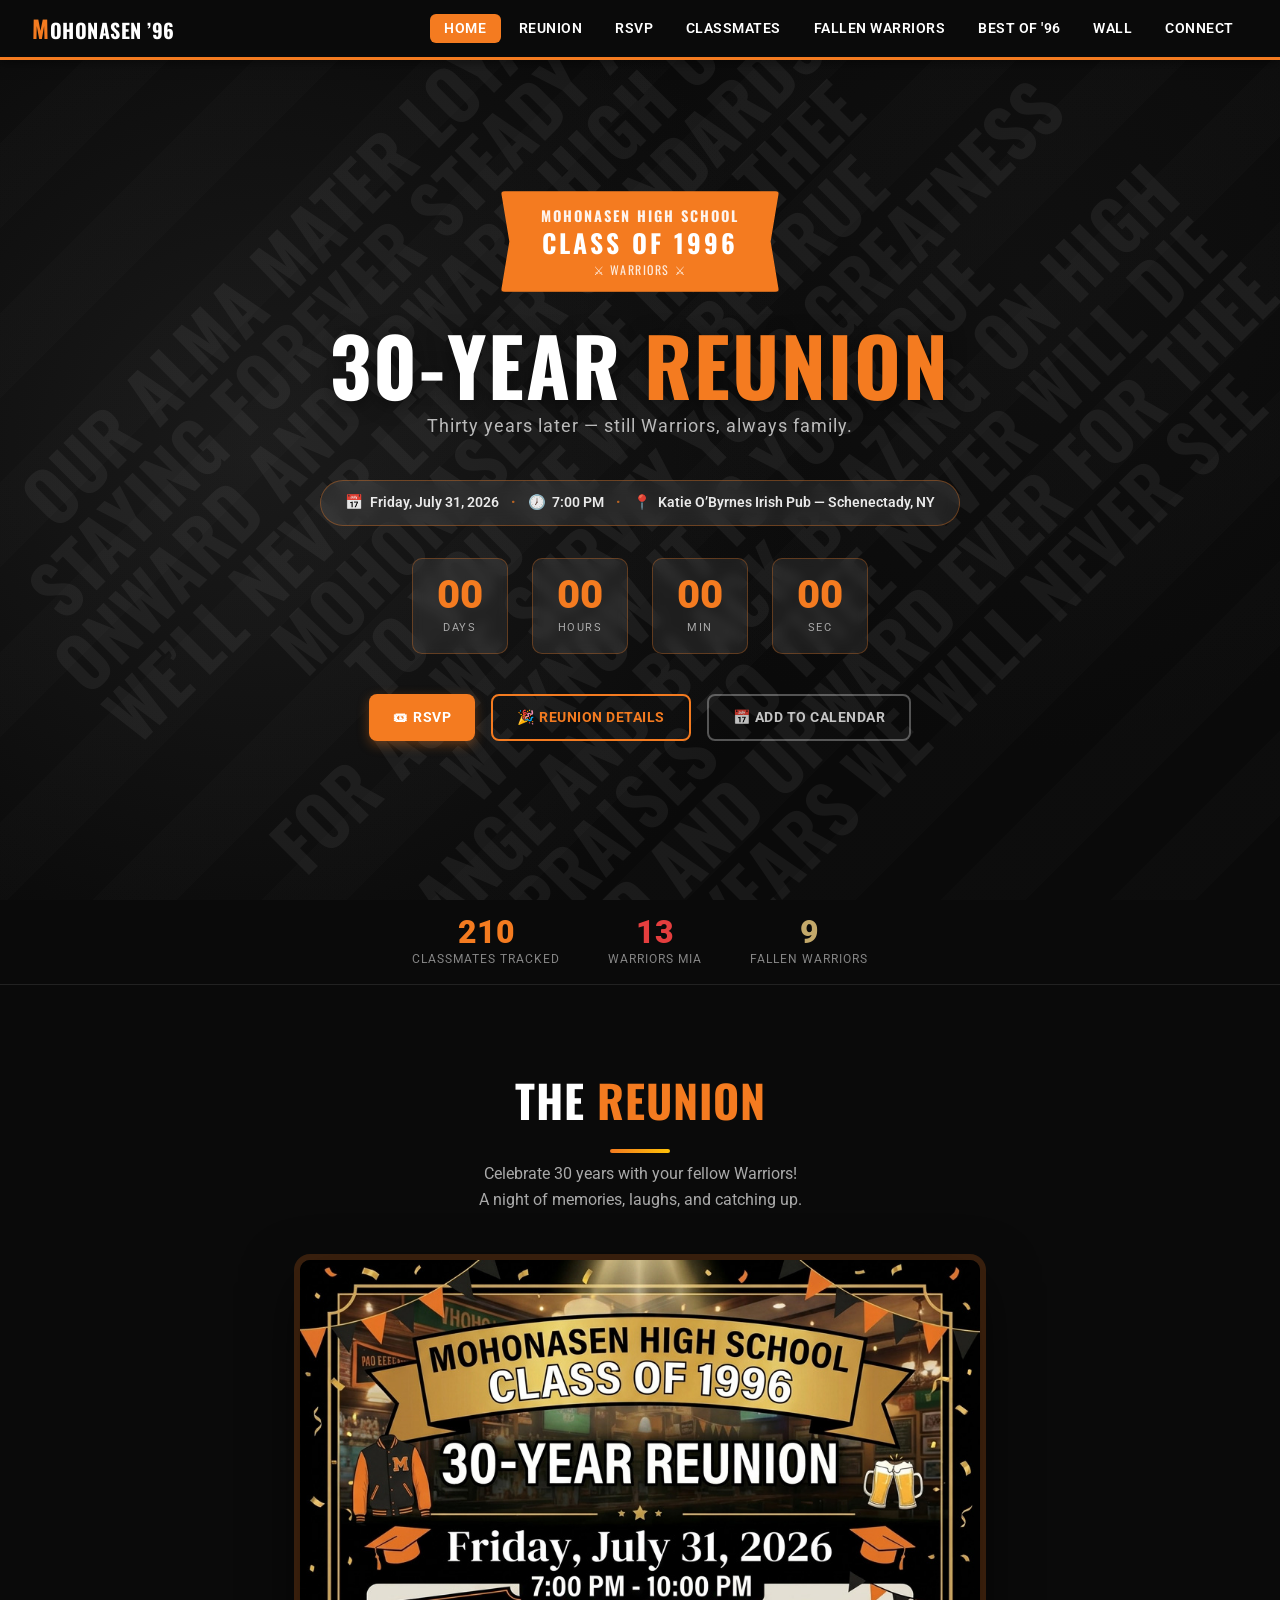
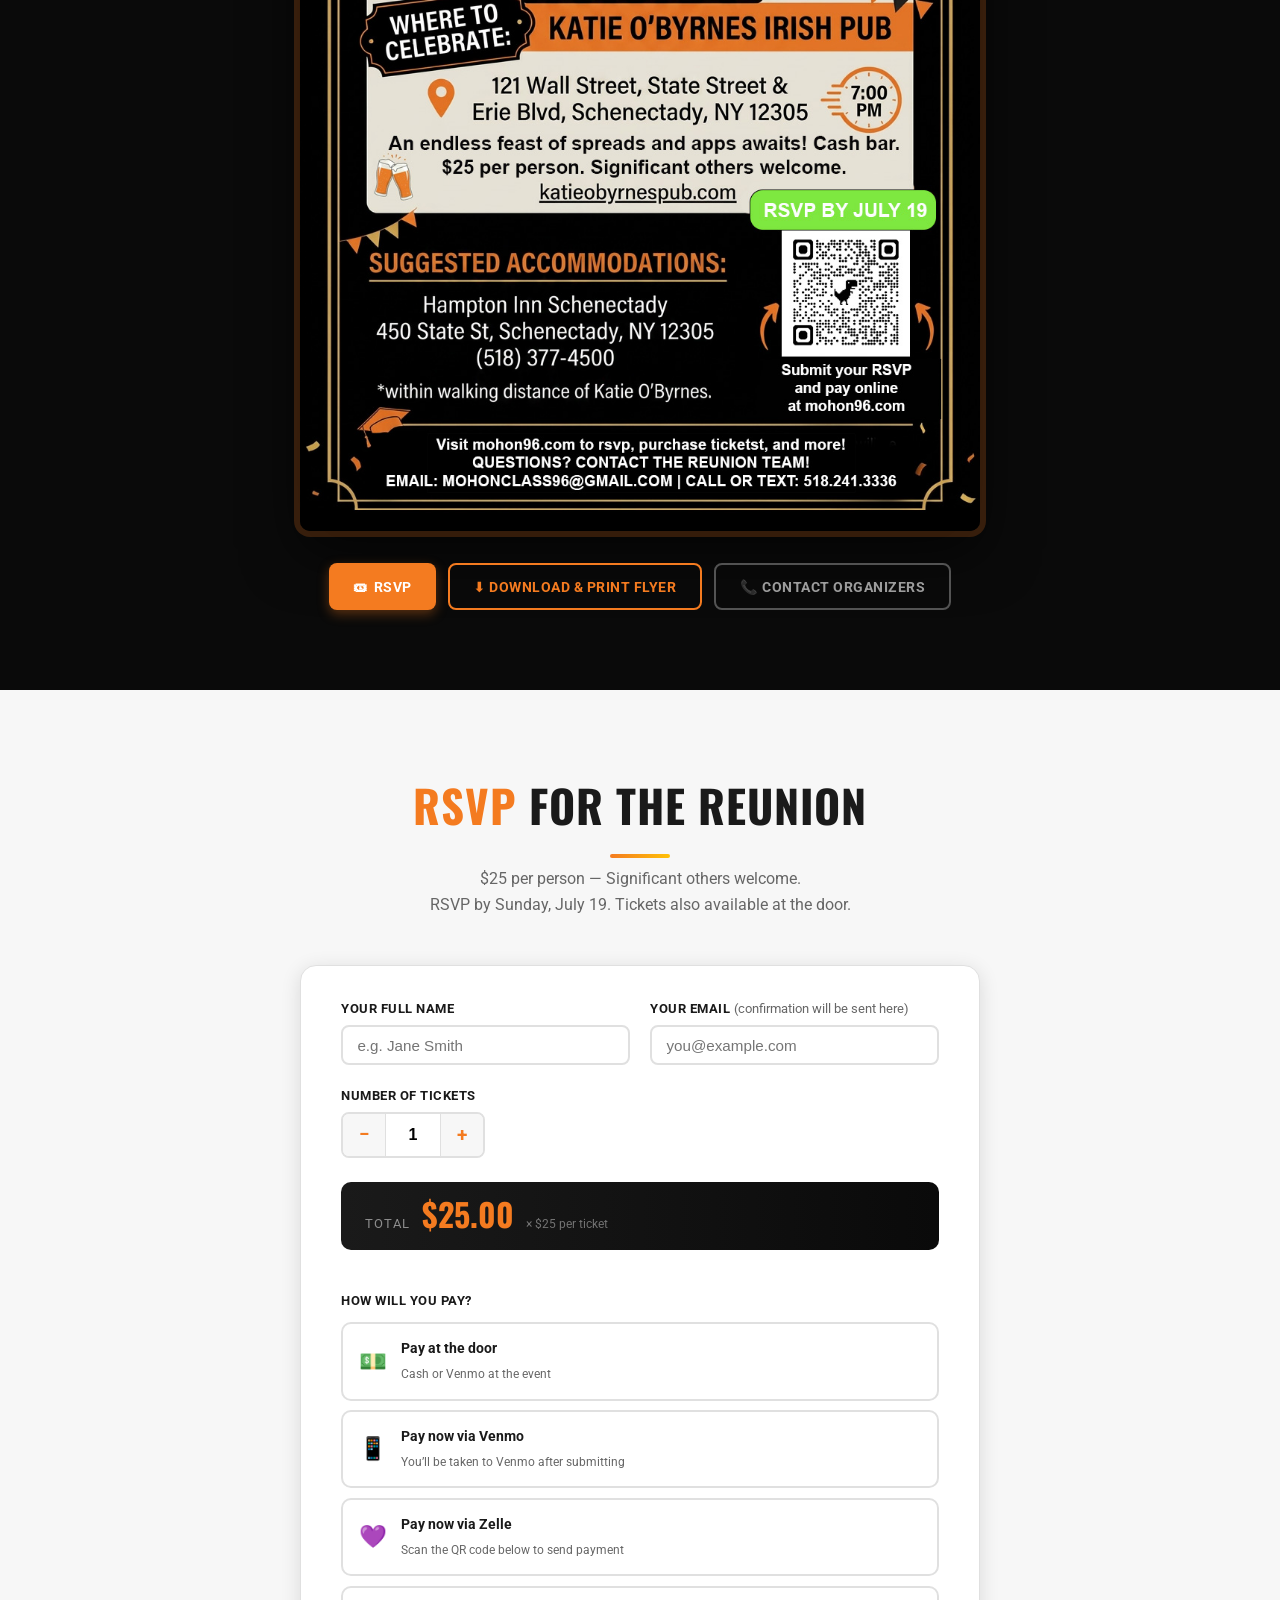
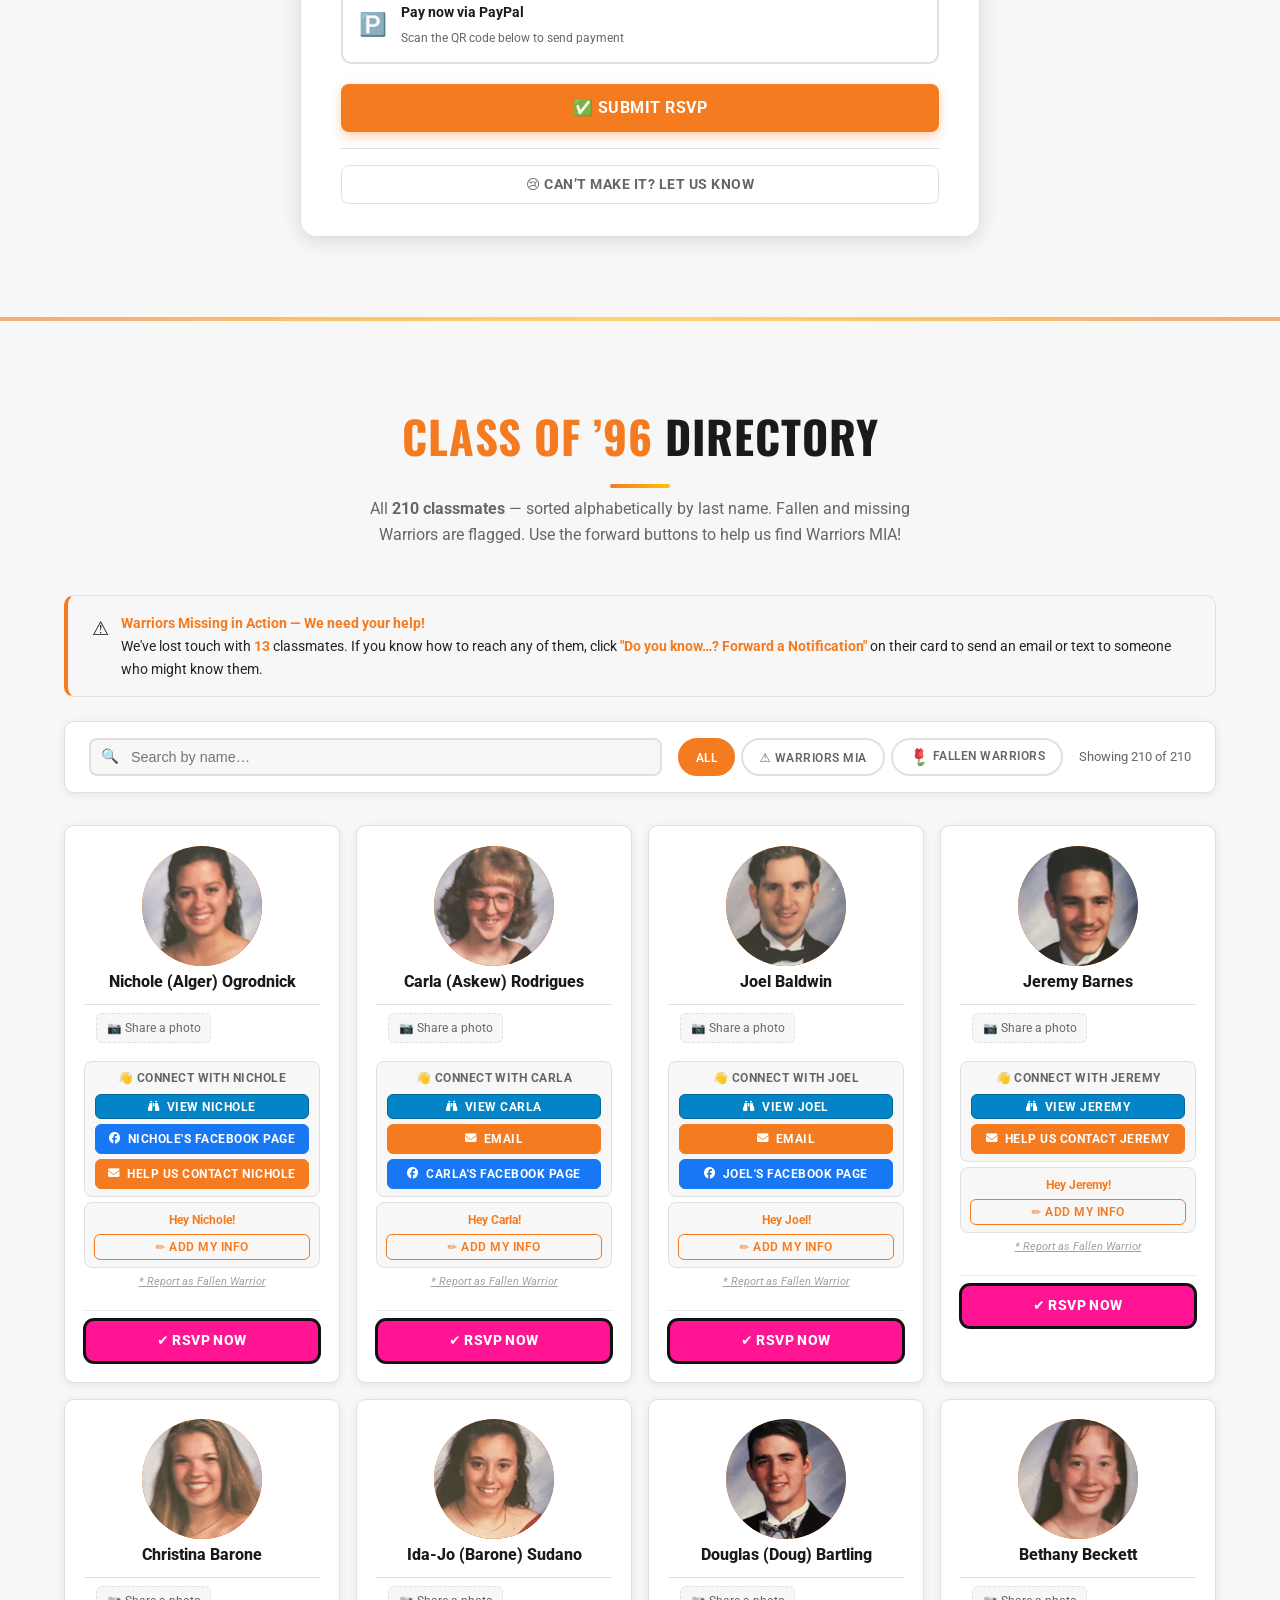
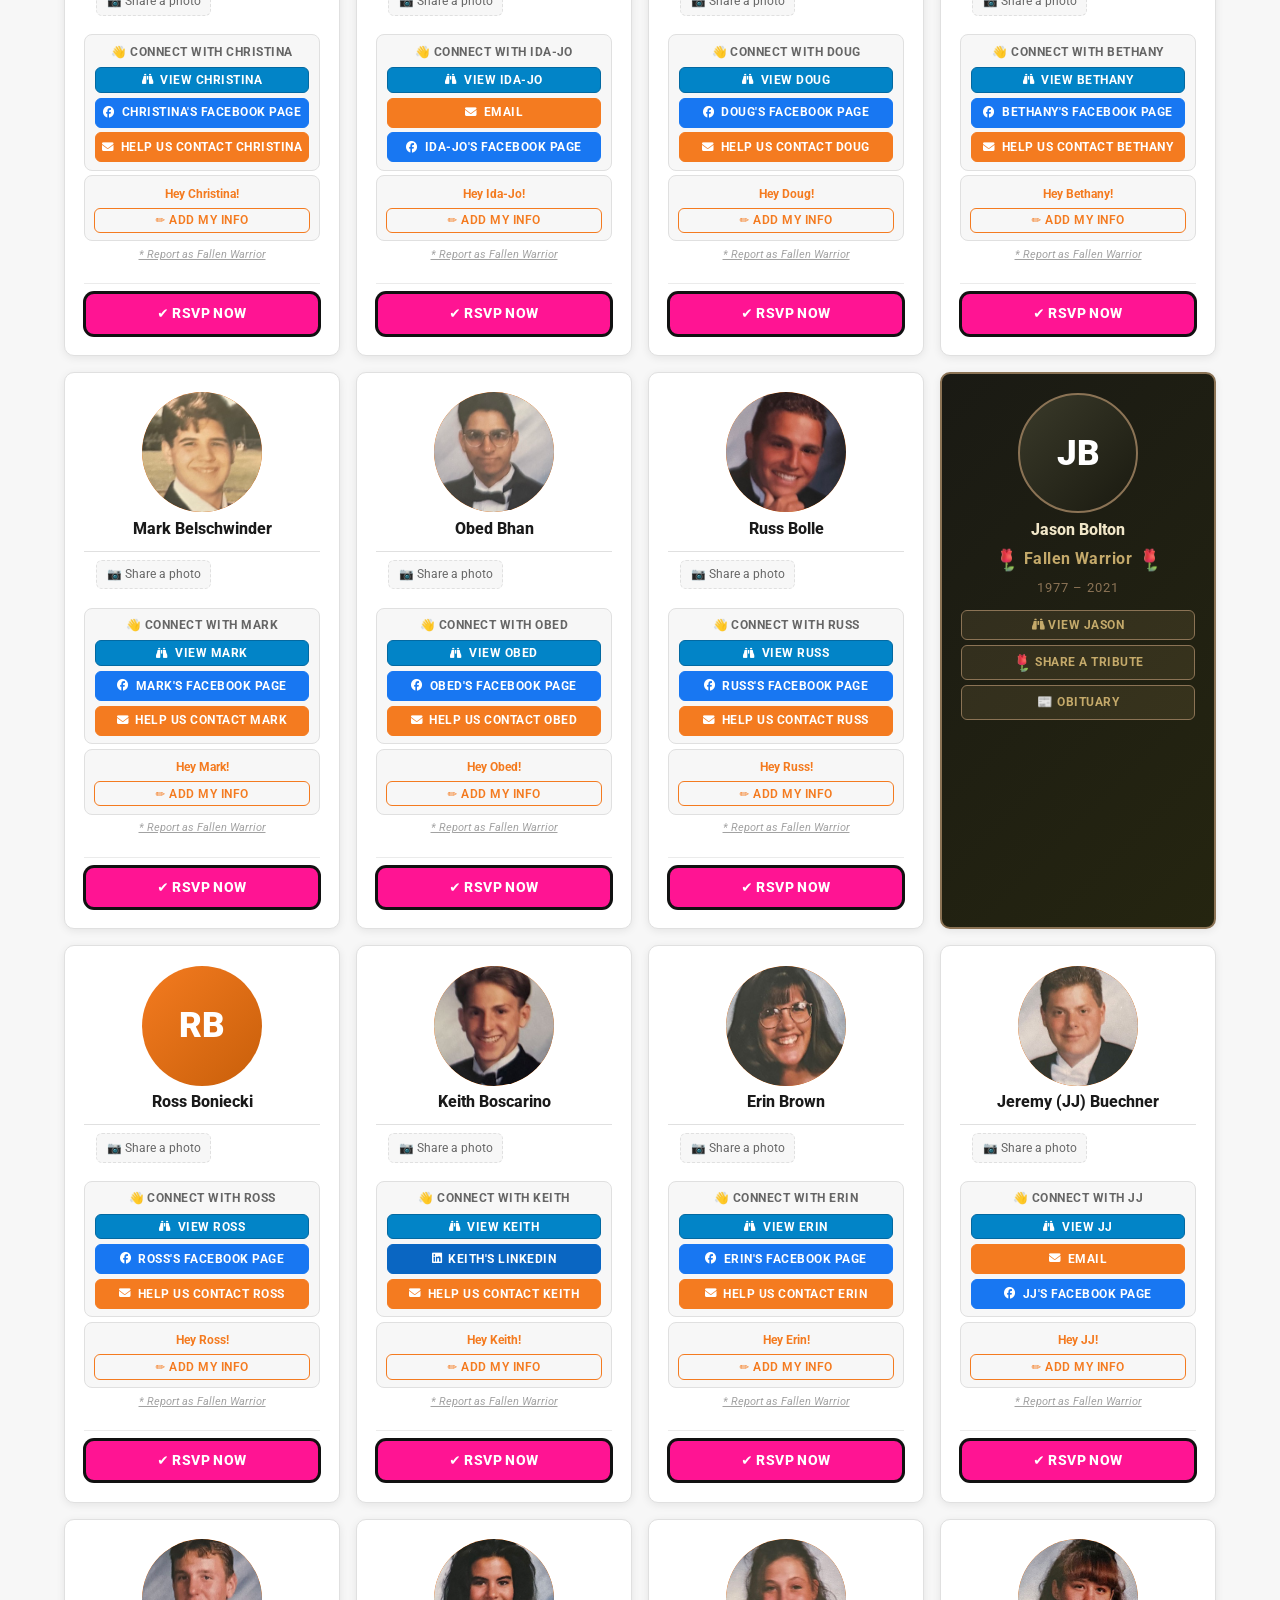
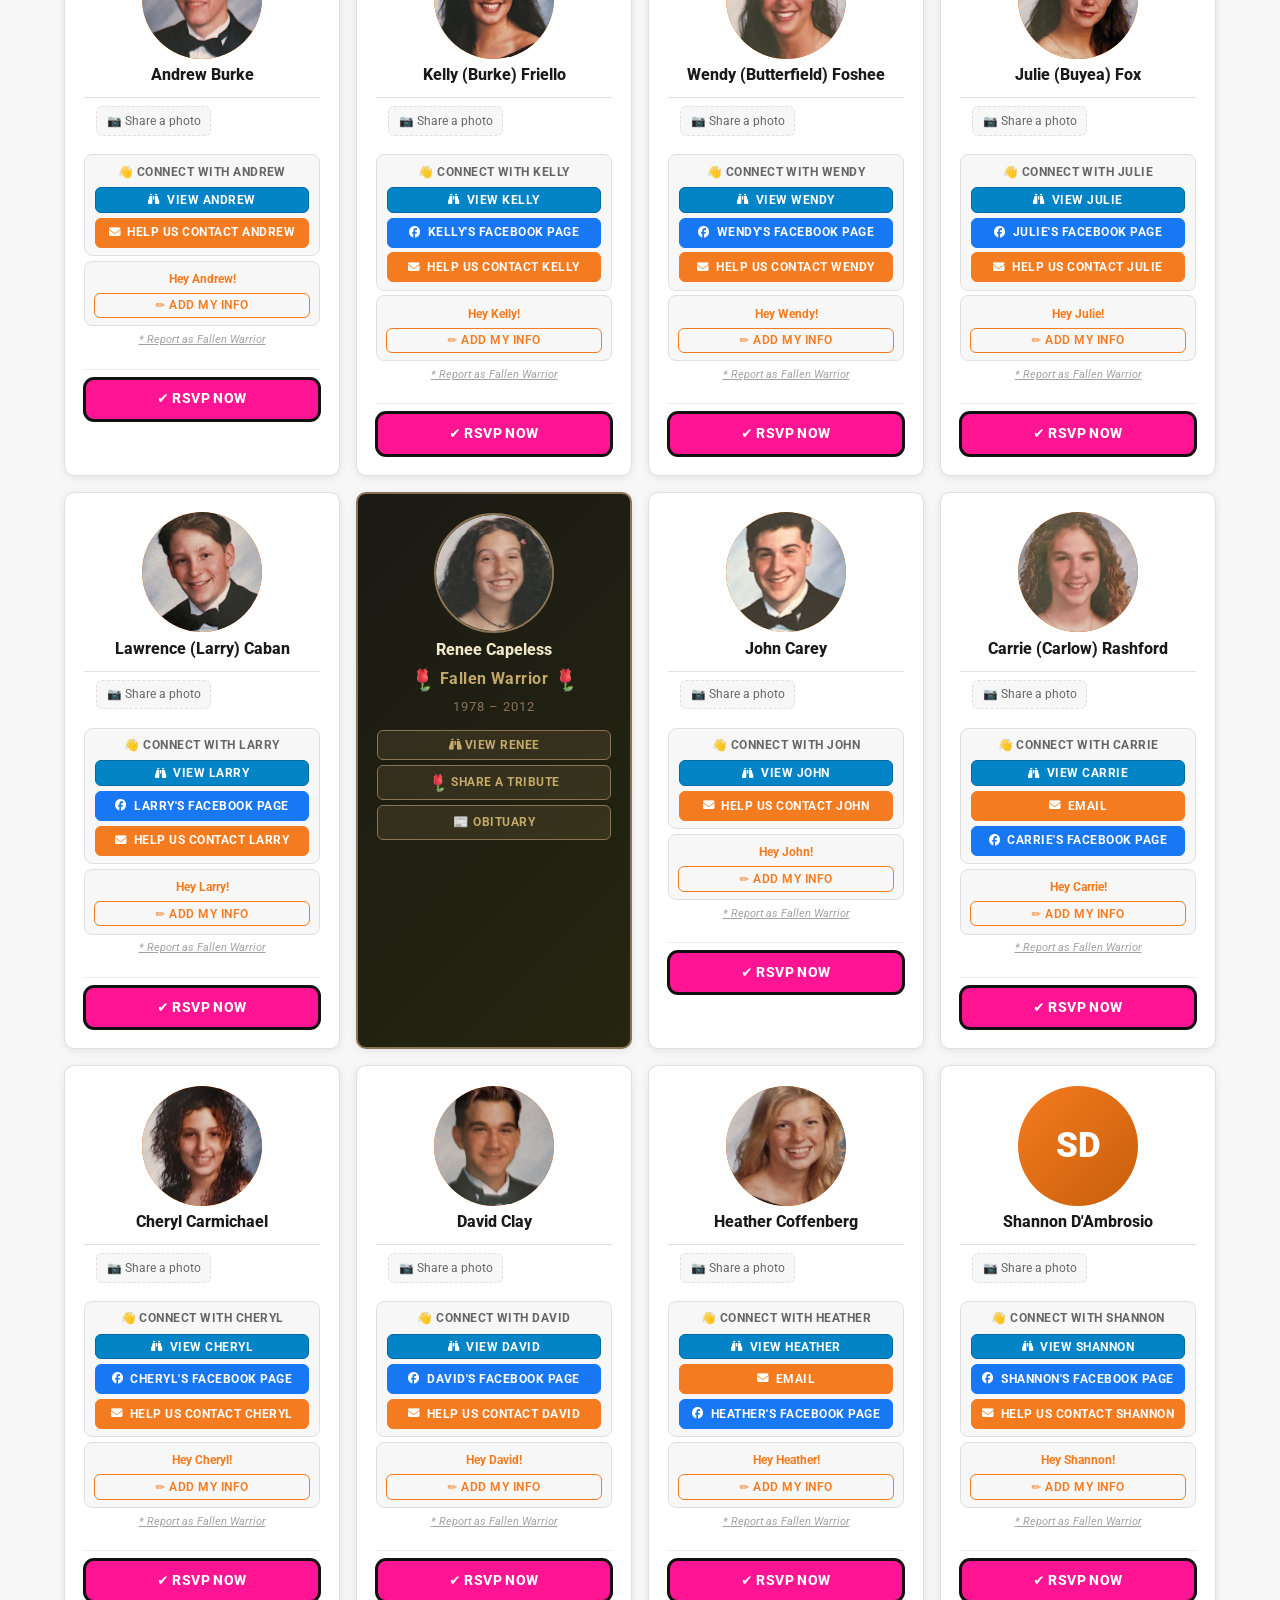
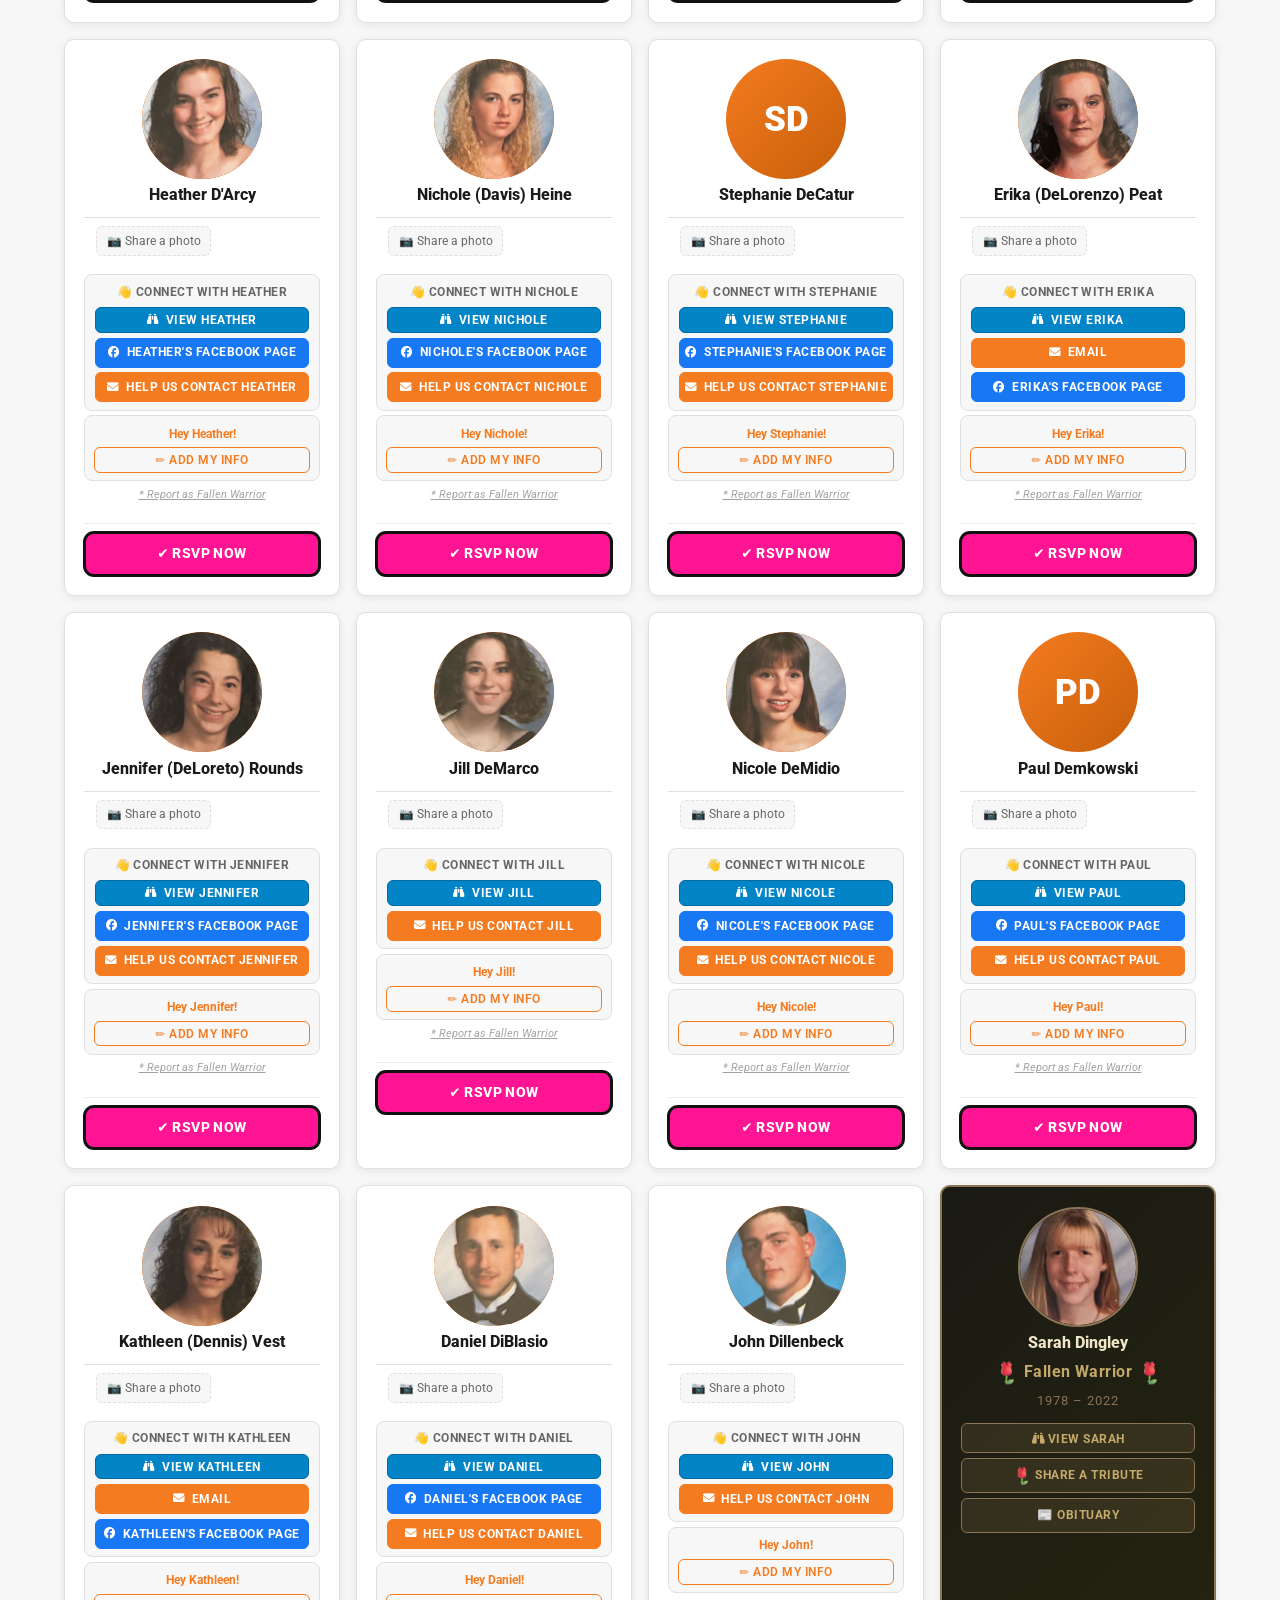
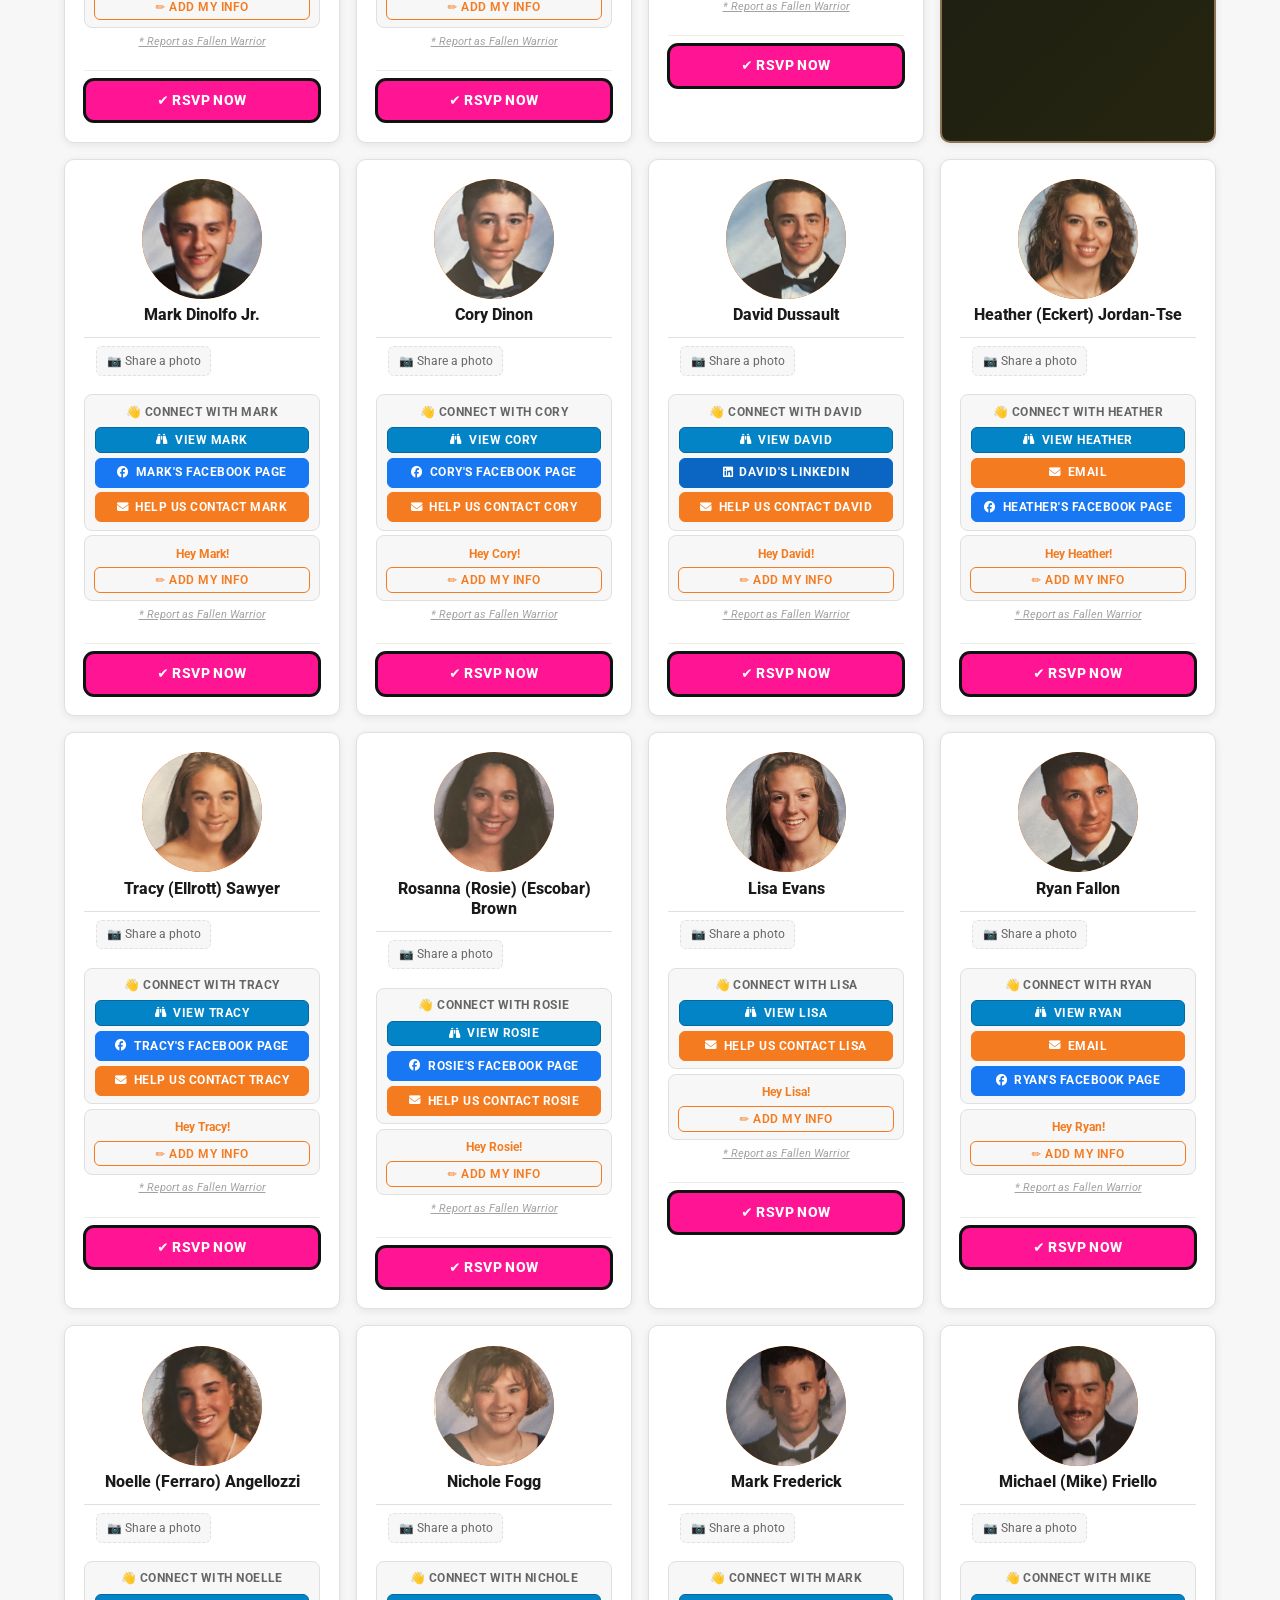
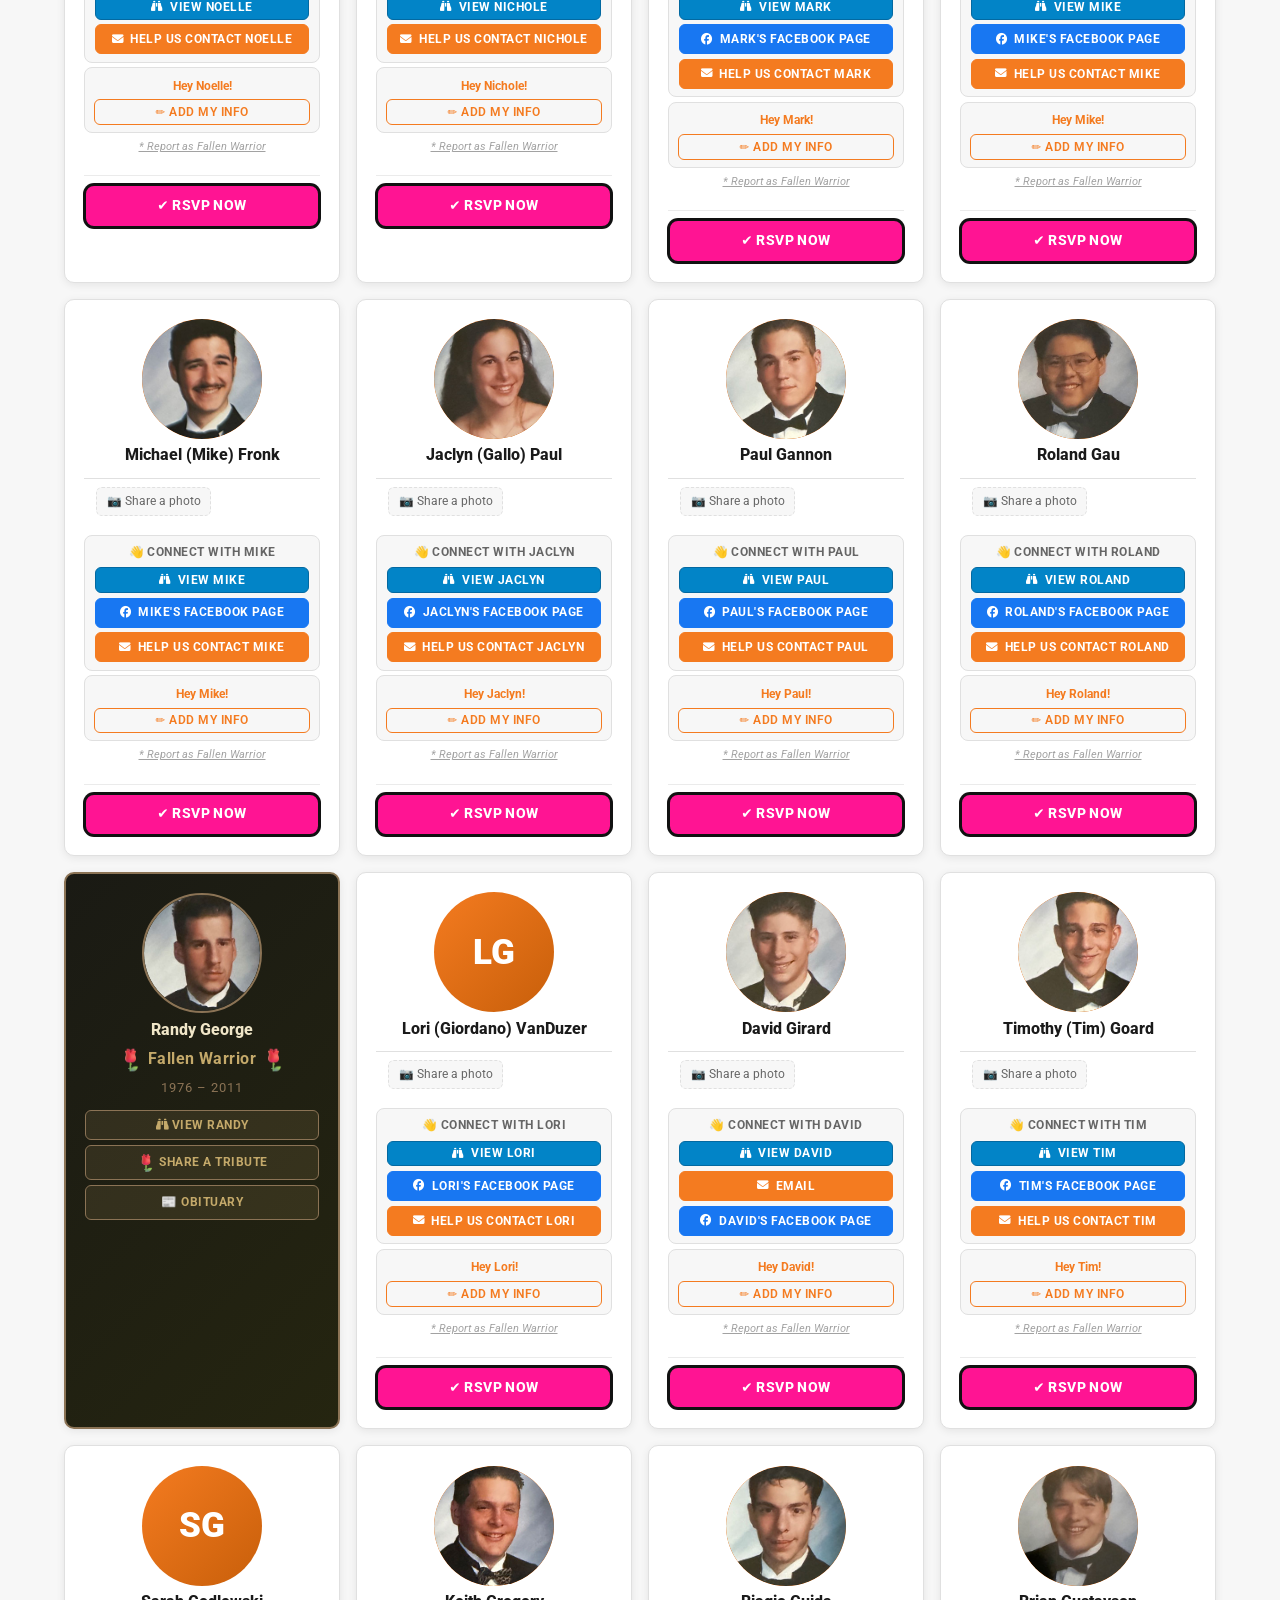
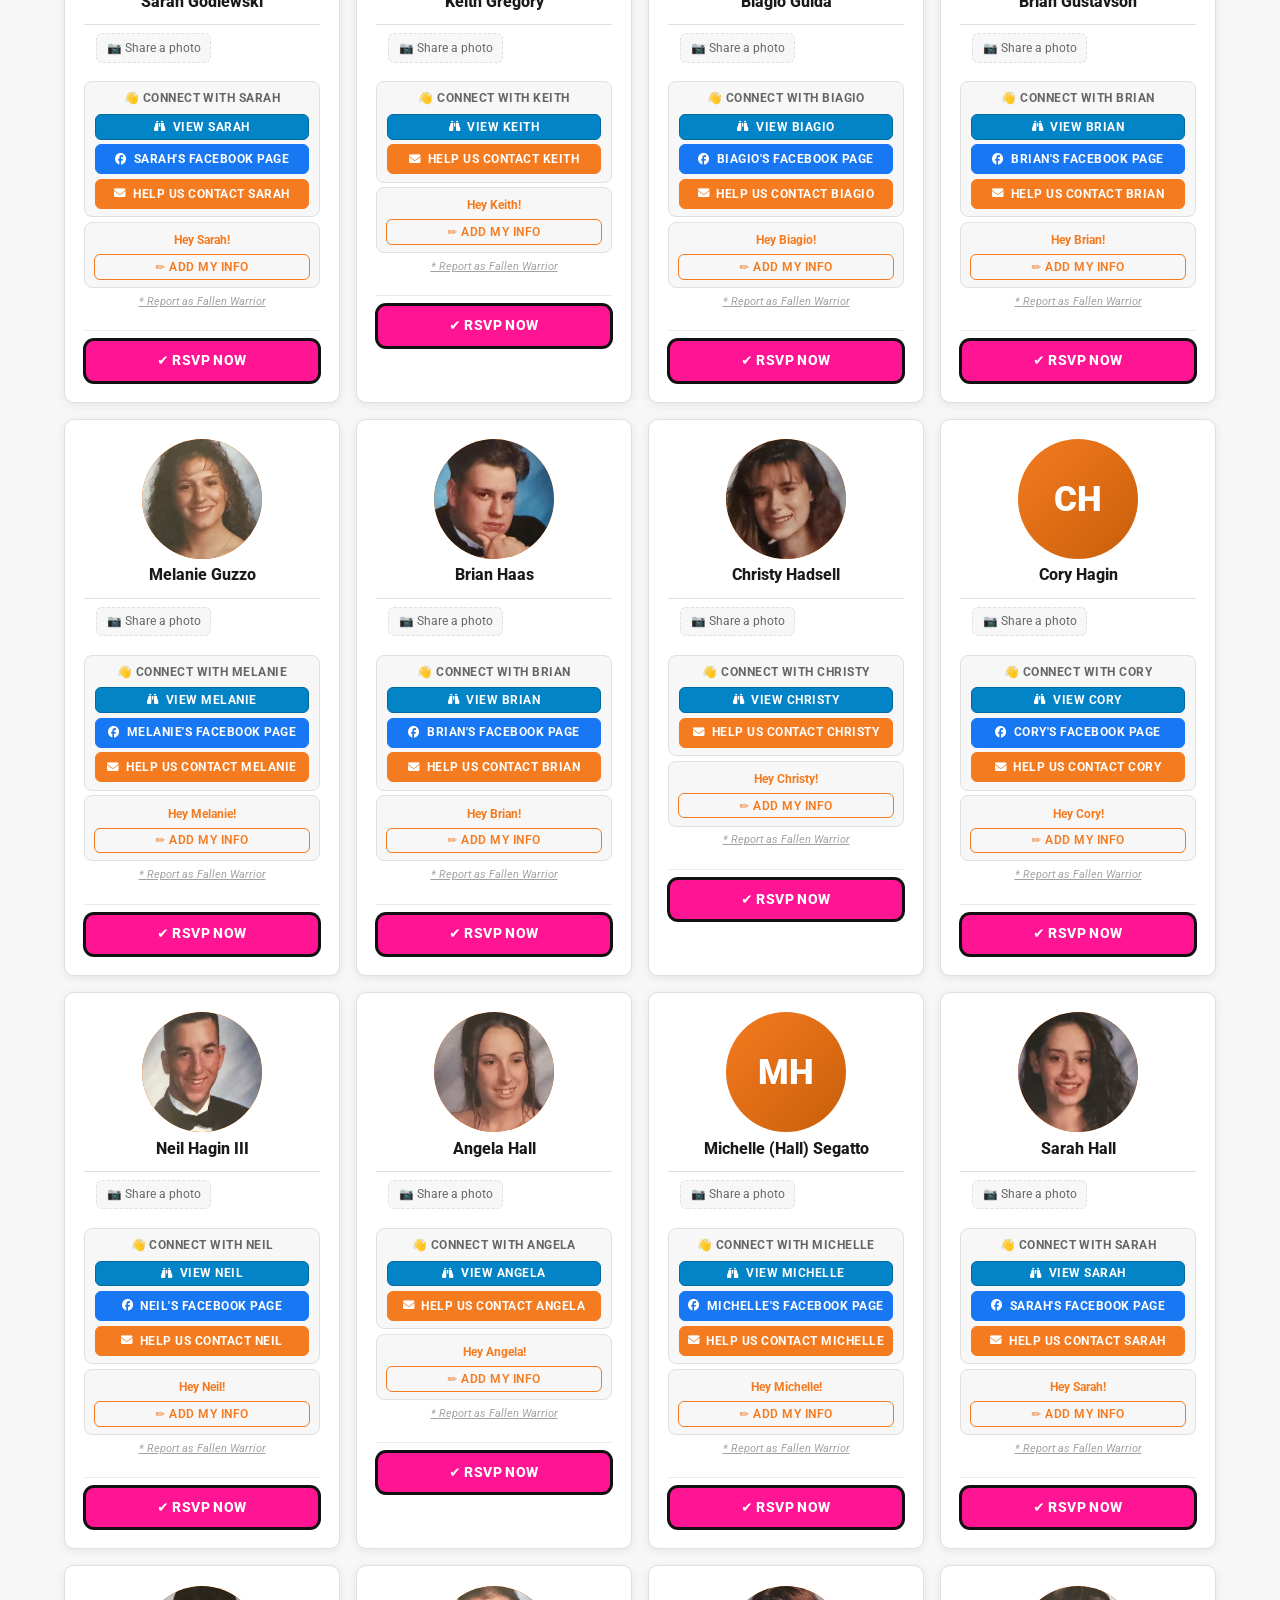
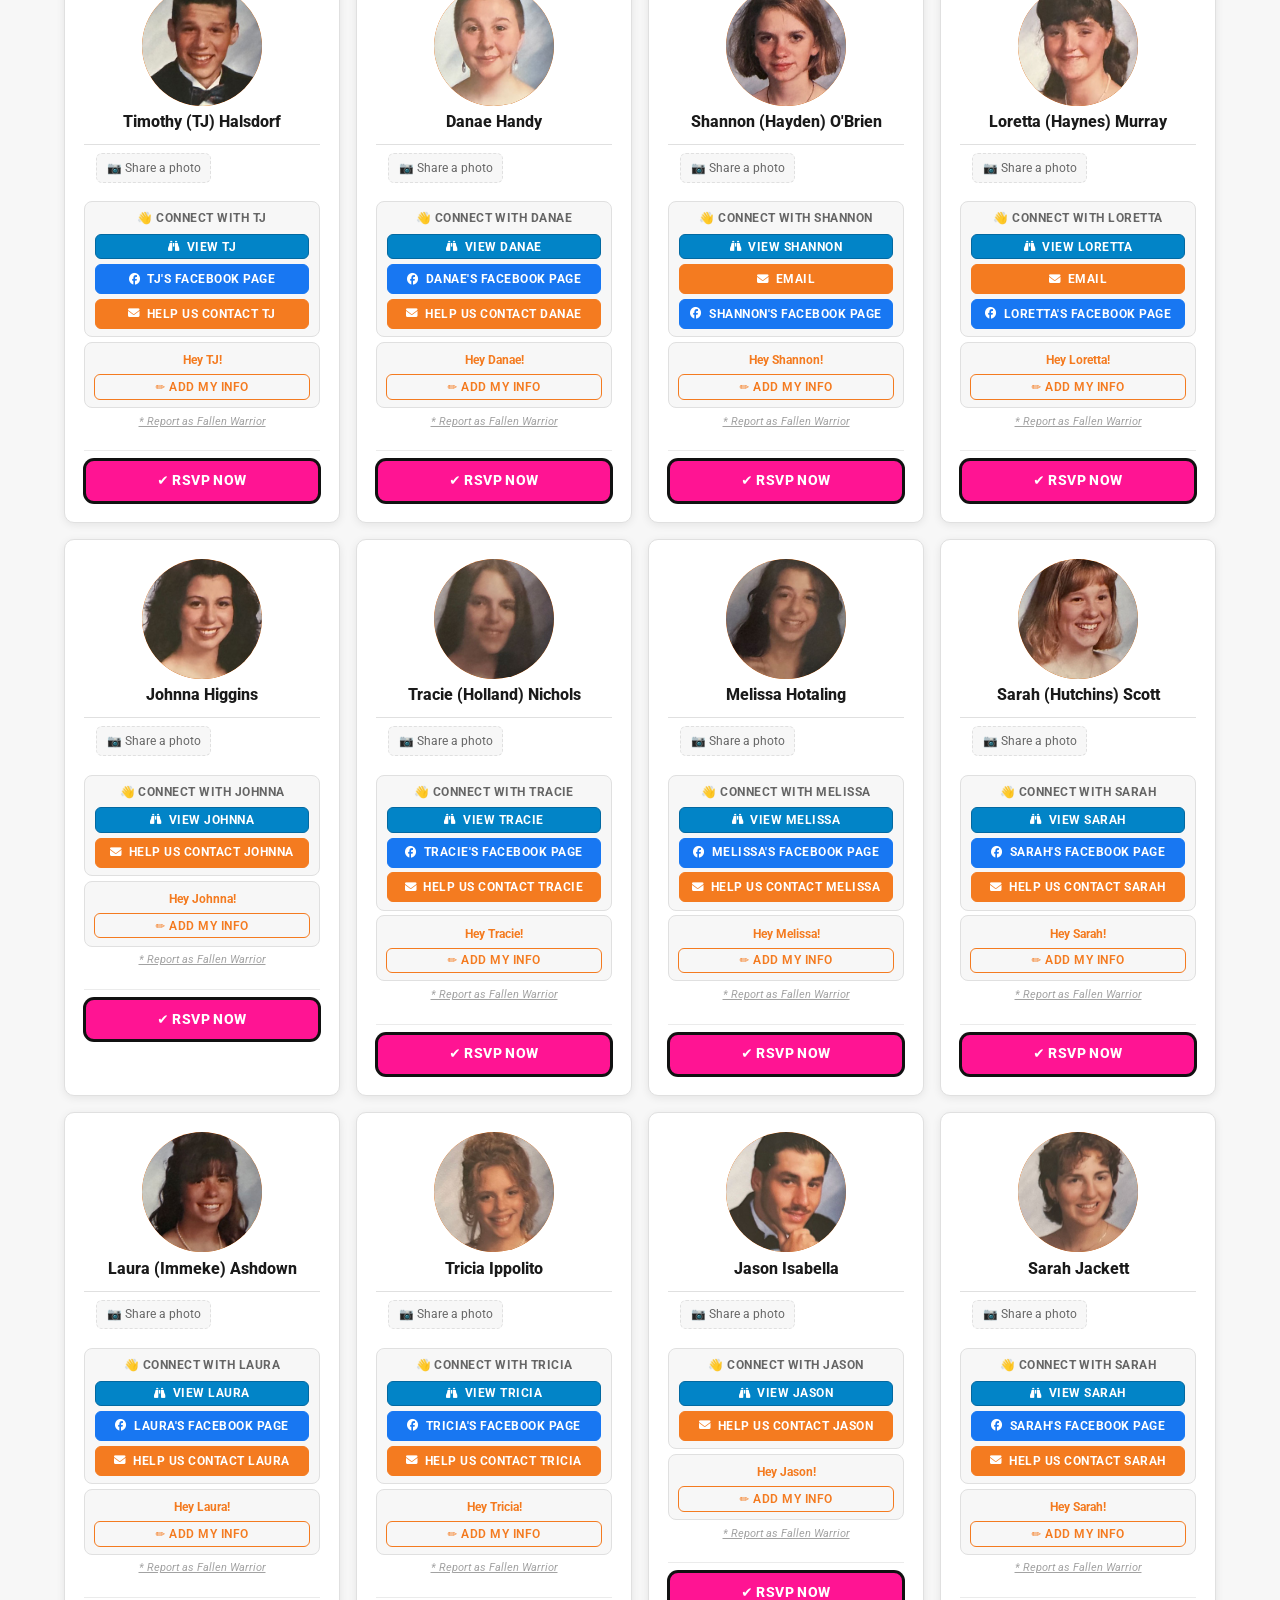
==== commit 9e23f11a: "Update flyer; change ticket price from $30 to $25 throughout Co-Authored-By: Claude Sonnet 4.6 <nore" ====
--- a/index.html
+++ b/index.html
@@ -139,7 +139,7 @@
     <div class="section-header">
       <h2><span class="accent">RSVP</span> for the Reunion</h2>
       <div class="divider"></div>
-      <p>$30 per person &mdash; Significant others welcome.<br>RSVP by Sunday, July 19. Tickets also available at the door.</p>
+      <p>$25 per person &mdash; Significant others welcome.<br>RSVP by Sunday, July 19. Tickets also available at the door.</p>
     </div>
 
     <div class="ticket-purchase-wrap">
@@ -167,8 +167,8 @@
 
           <div class="tf-total">
             <span class="tf-total-label">Total</span>
-            <span class="tf-total-amount">$<span id="ticketTotal">30.00</span></span>
-            <span class="tf-price-note">× $30 per ticket</span>
+            <span class="tf-total-amount">$<span id="ticketTotal">25.00</span></span>
+            <span class="tf-price-note">× $25 per ticket</span>
           </div>
 
         </div>
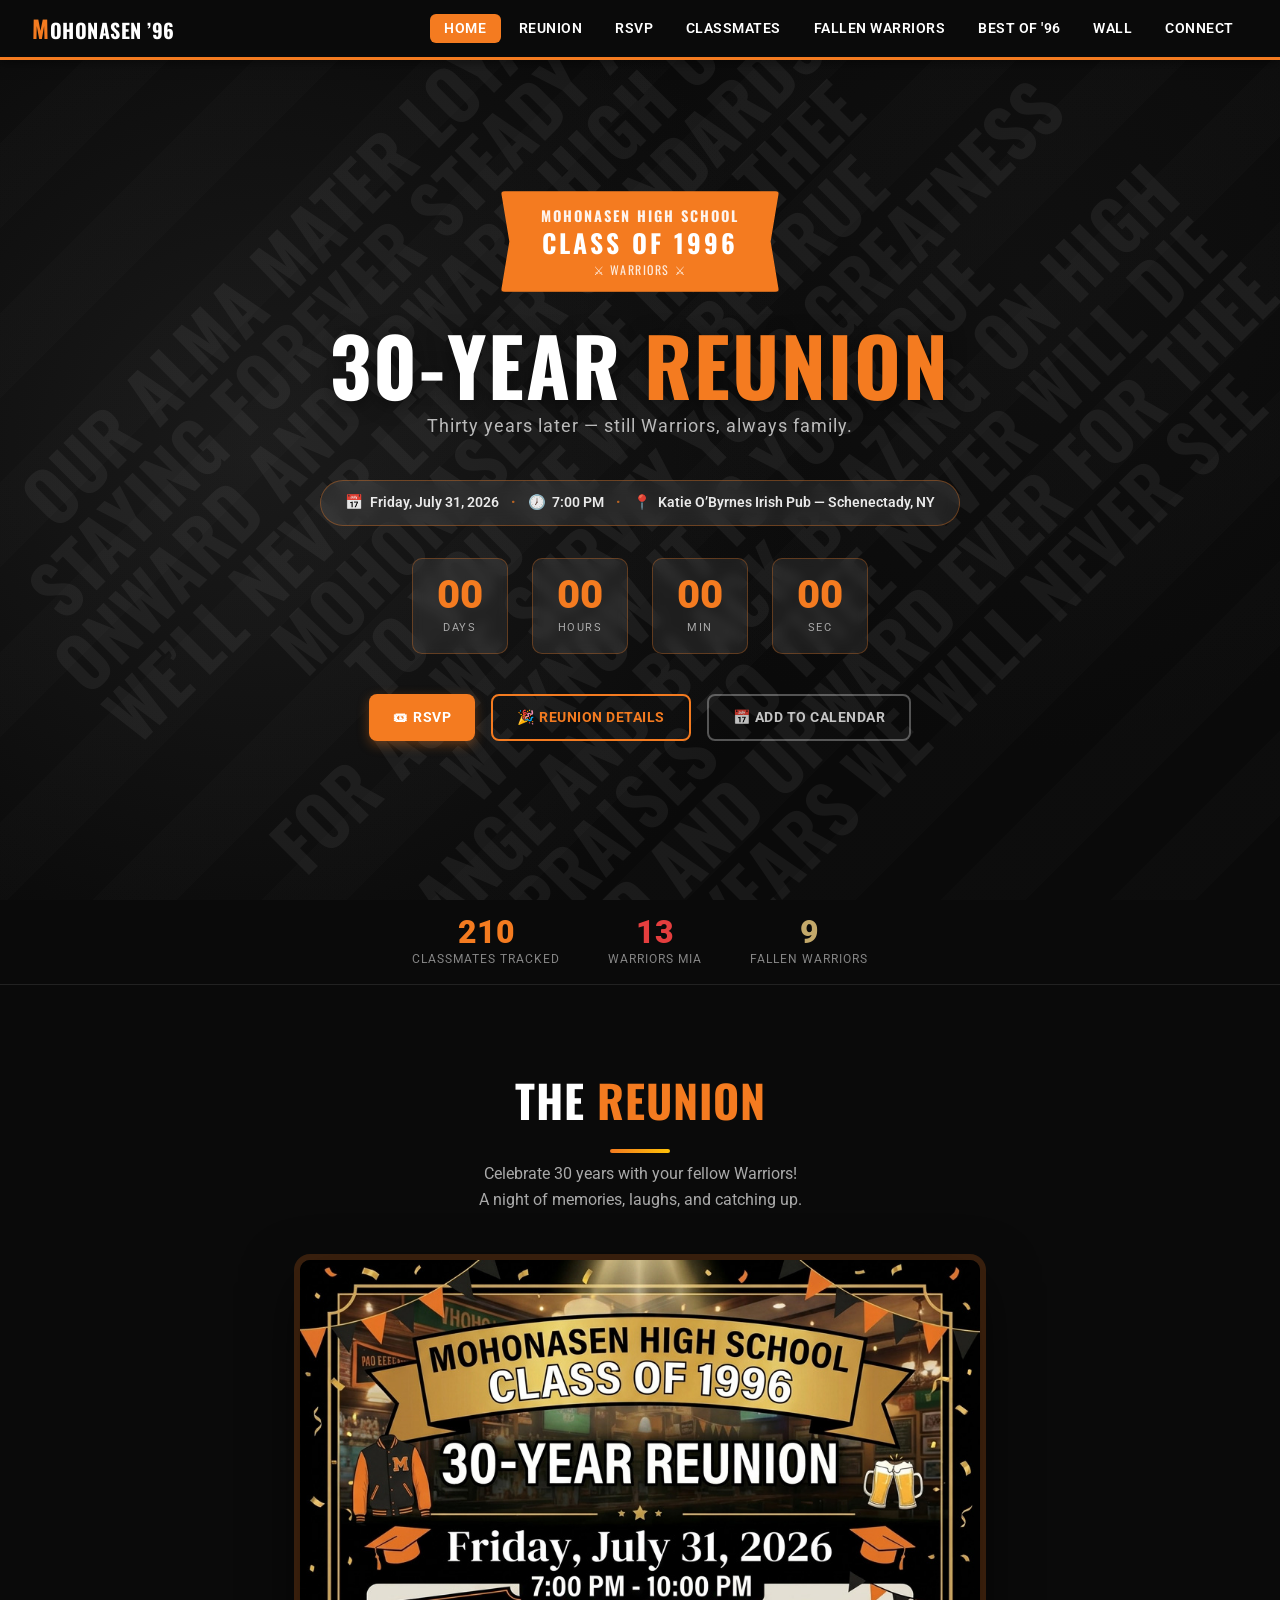
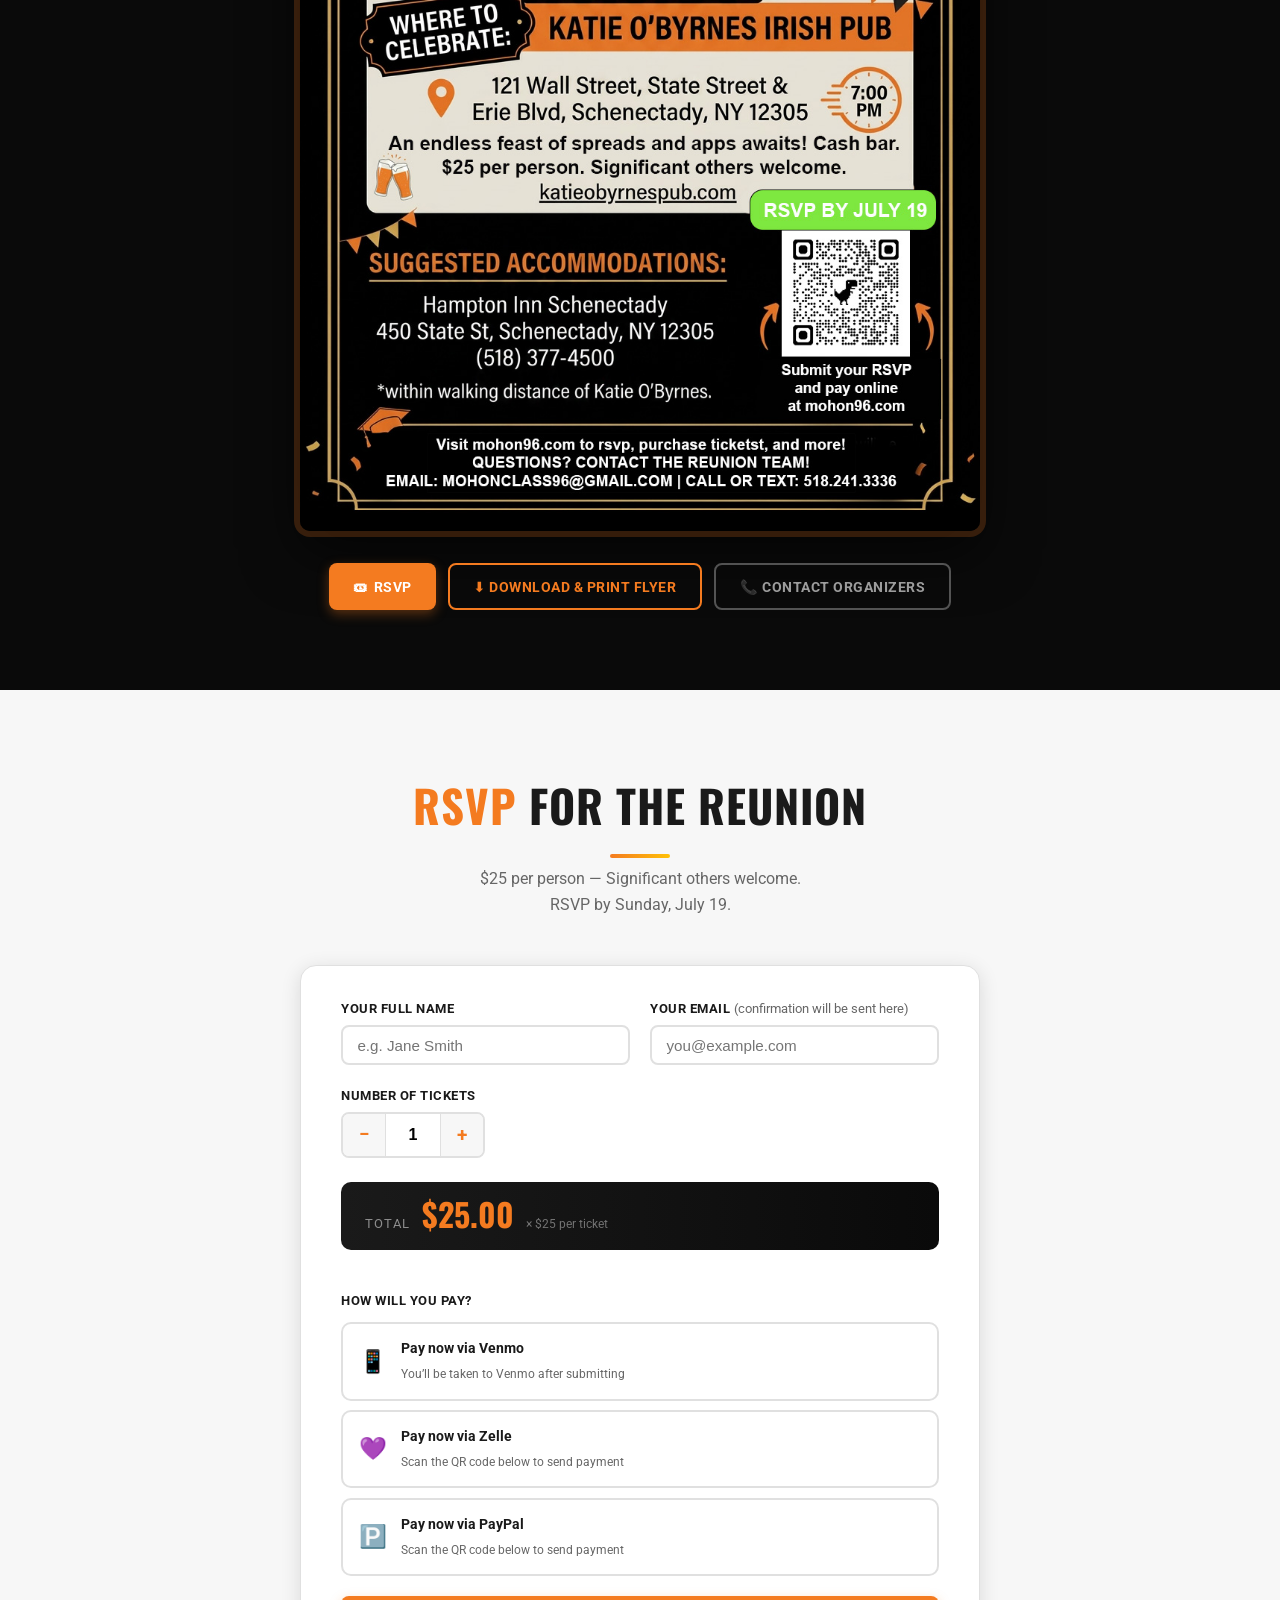
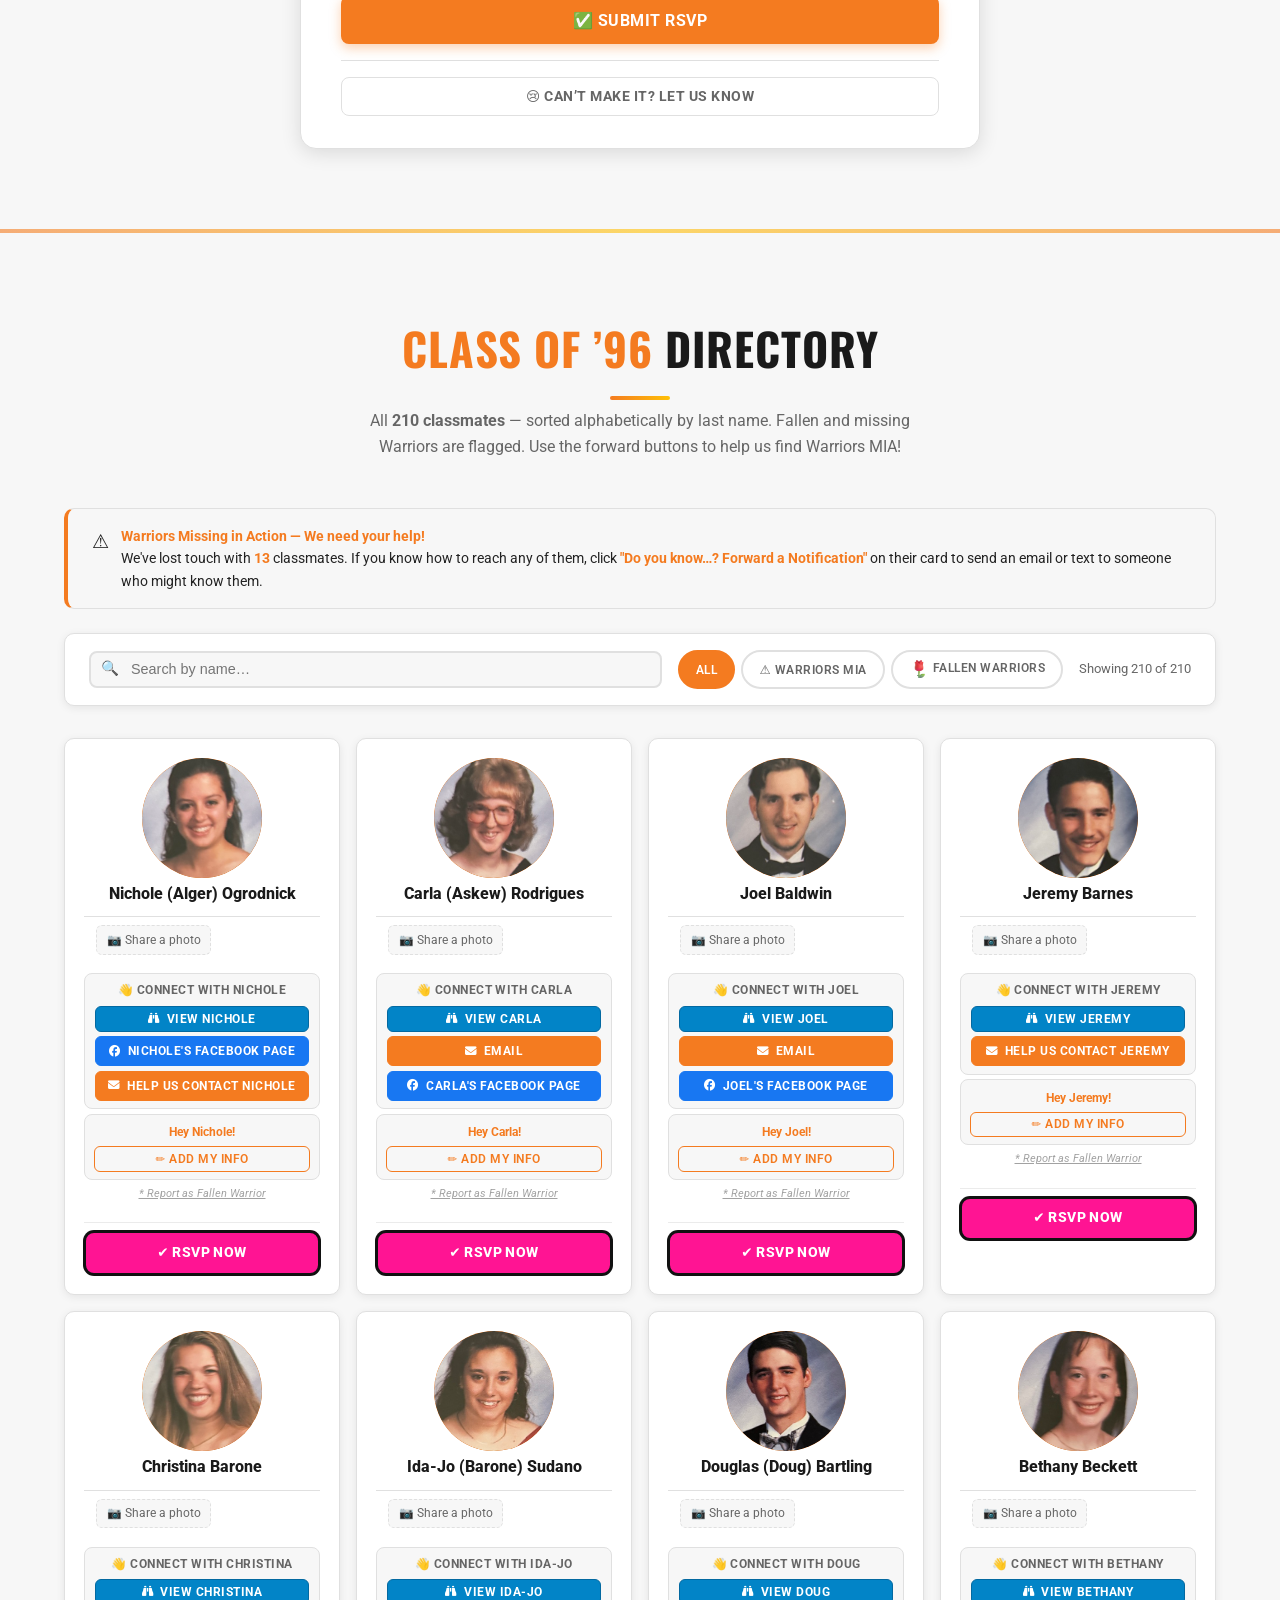
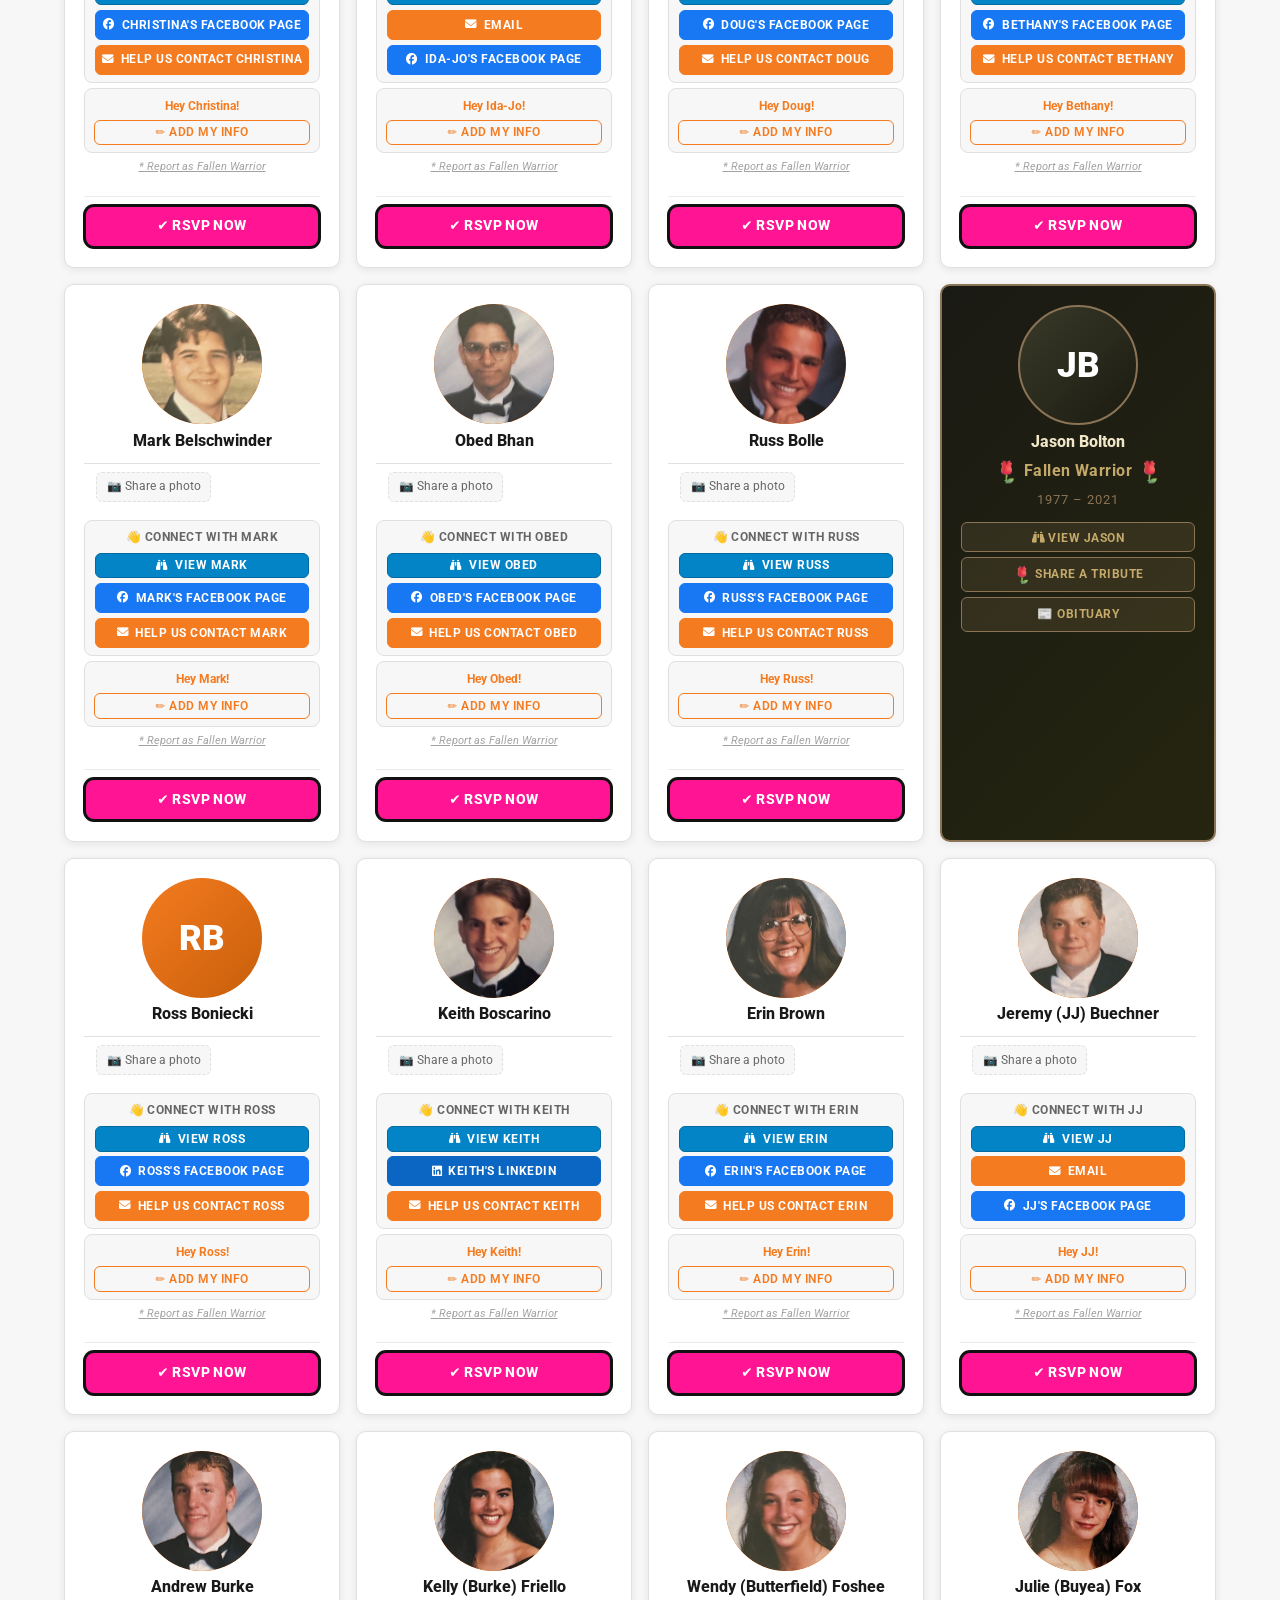
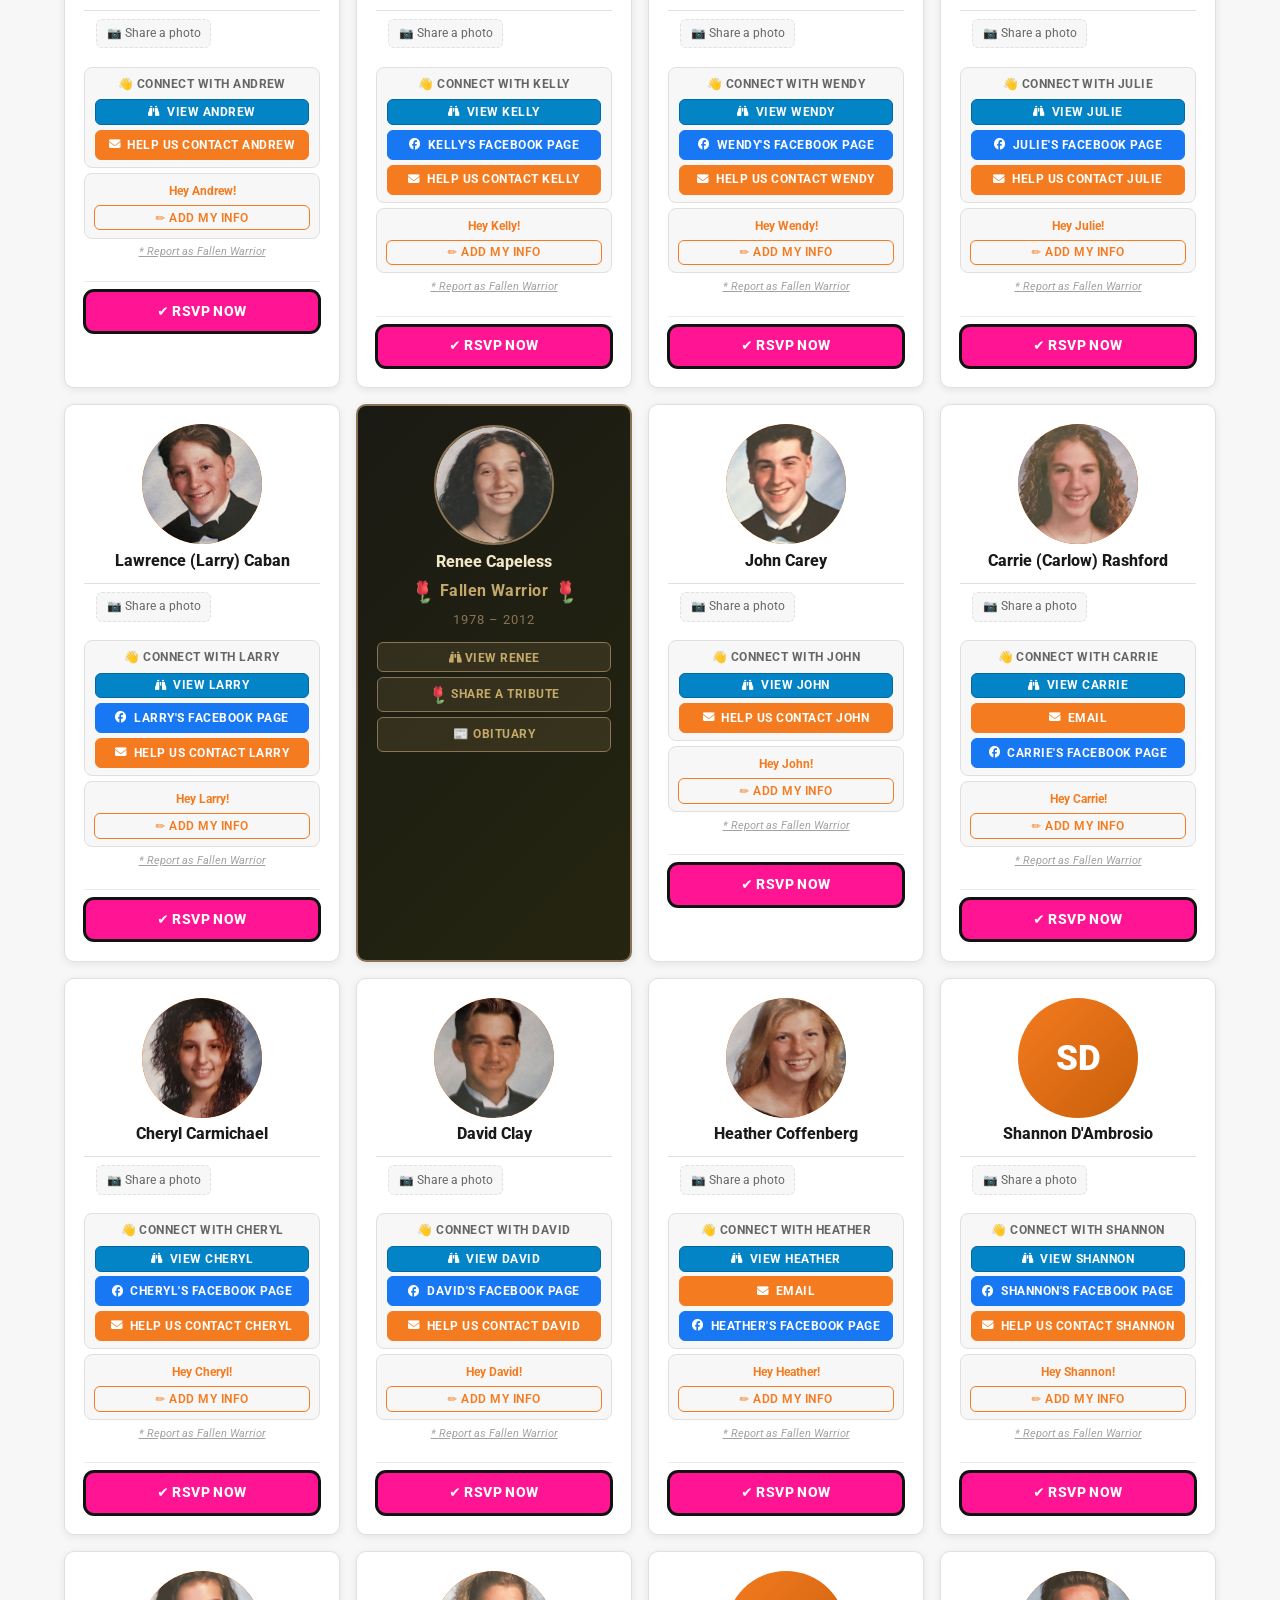
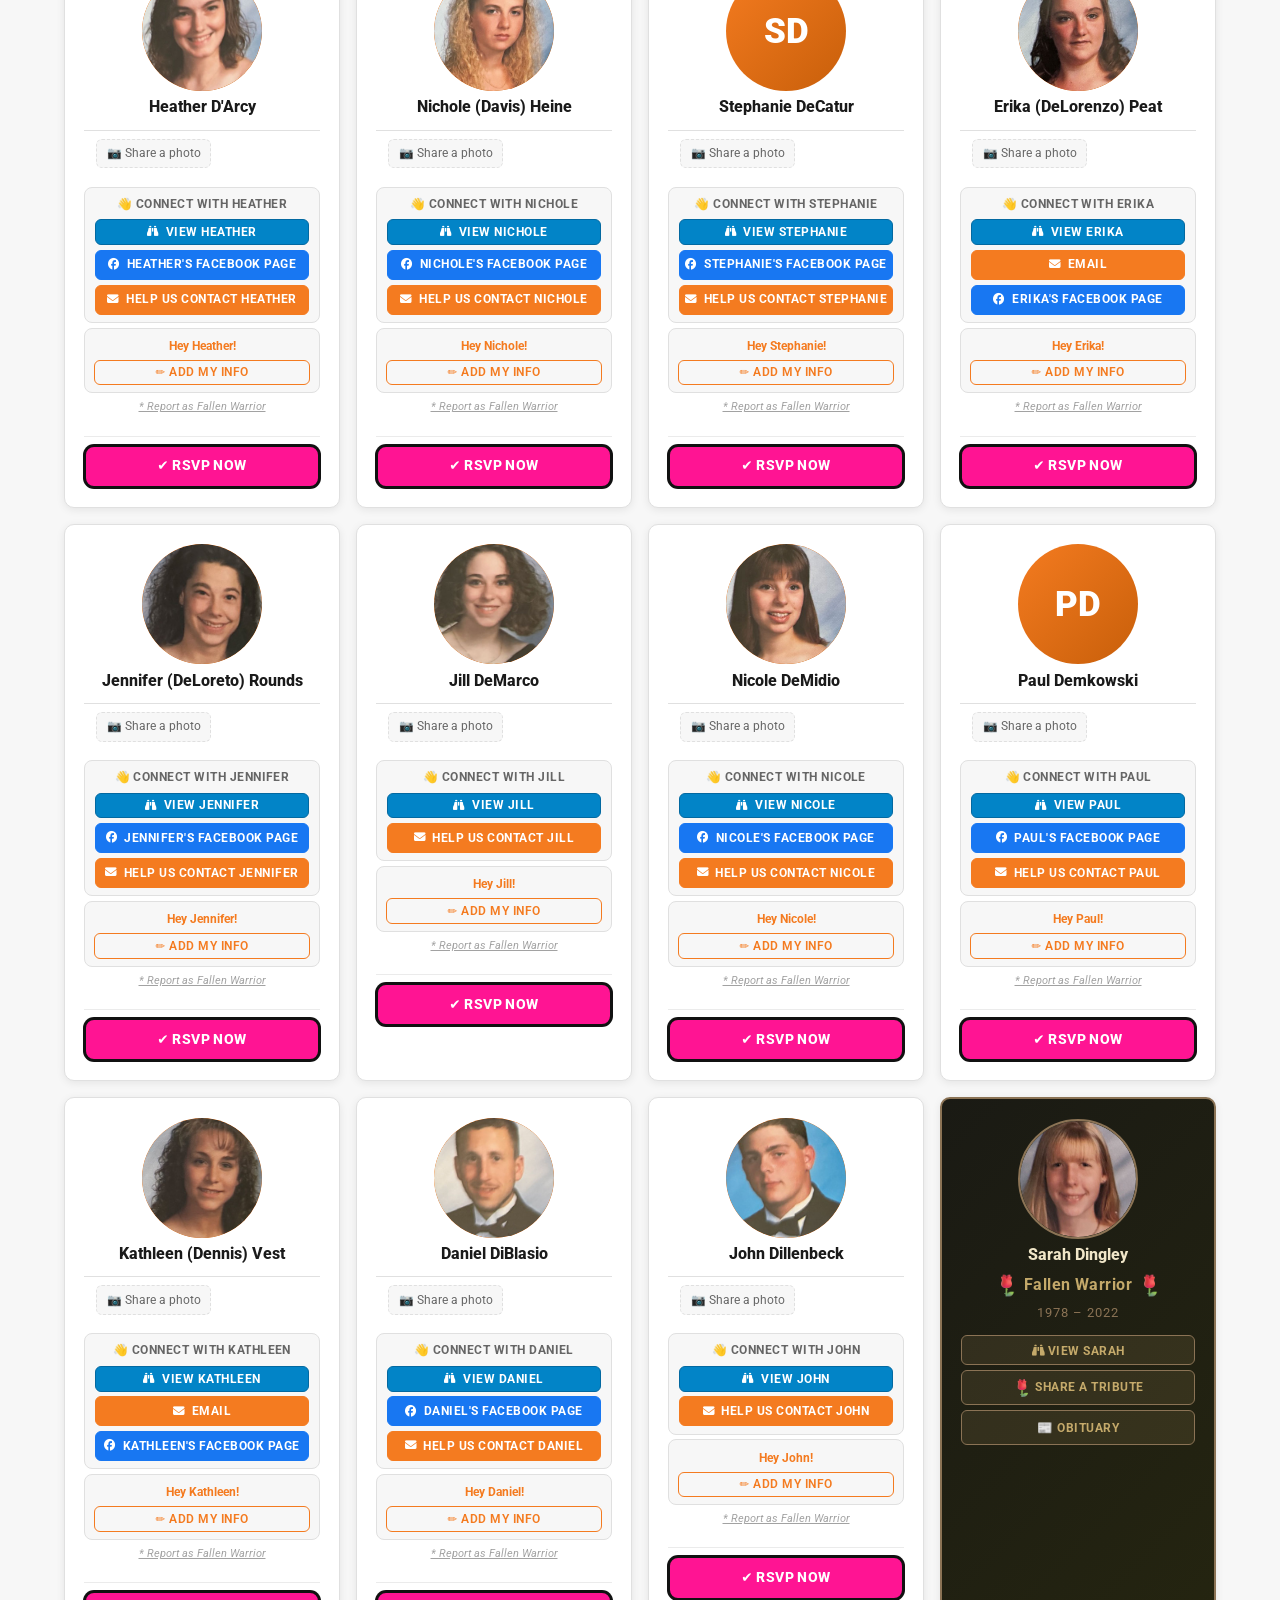
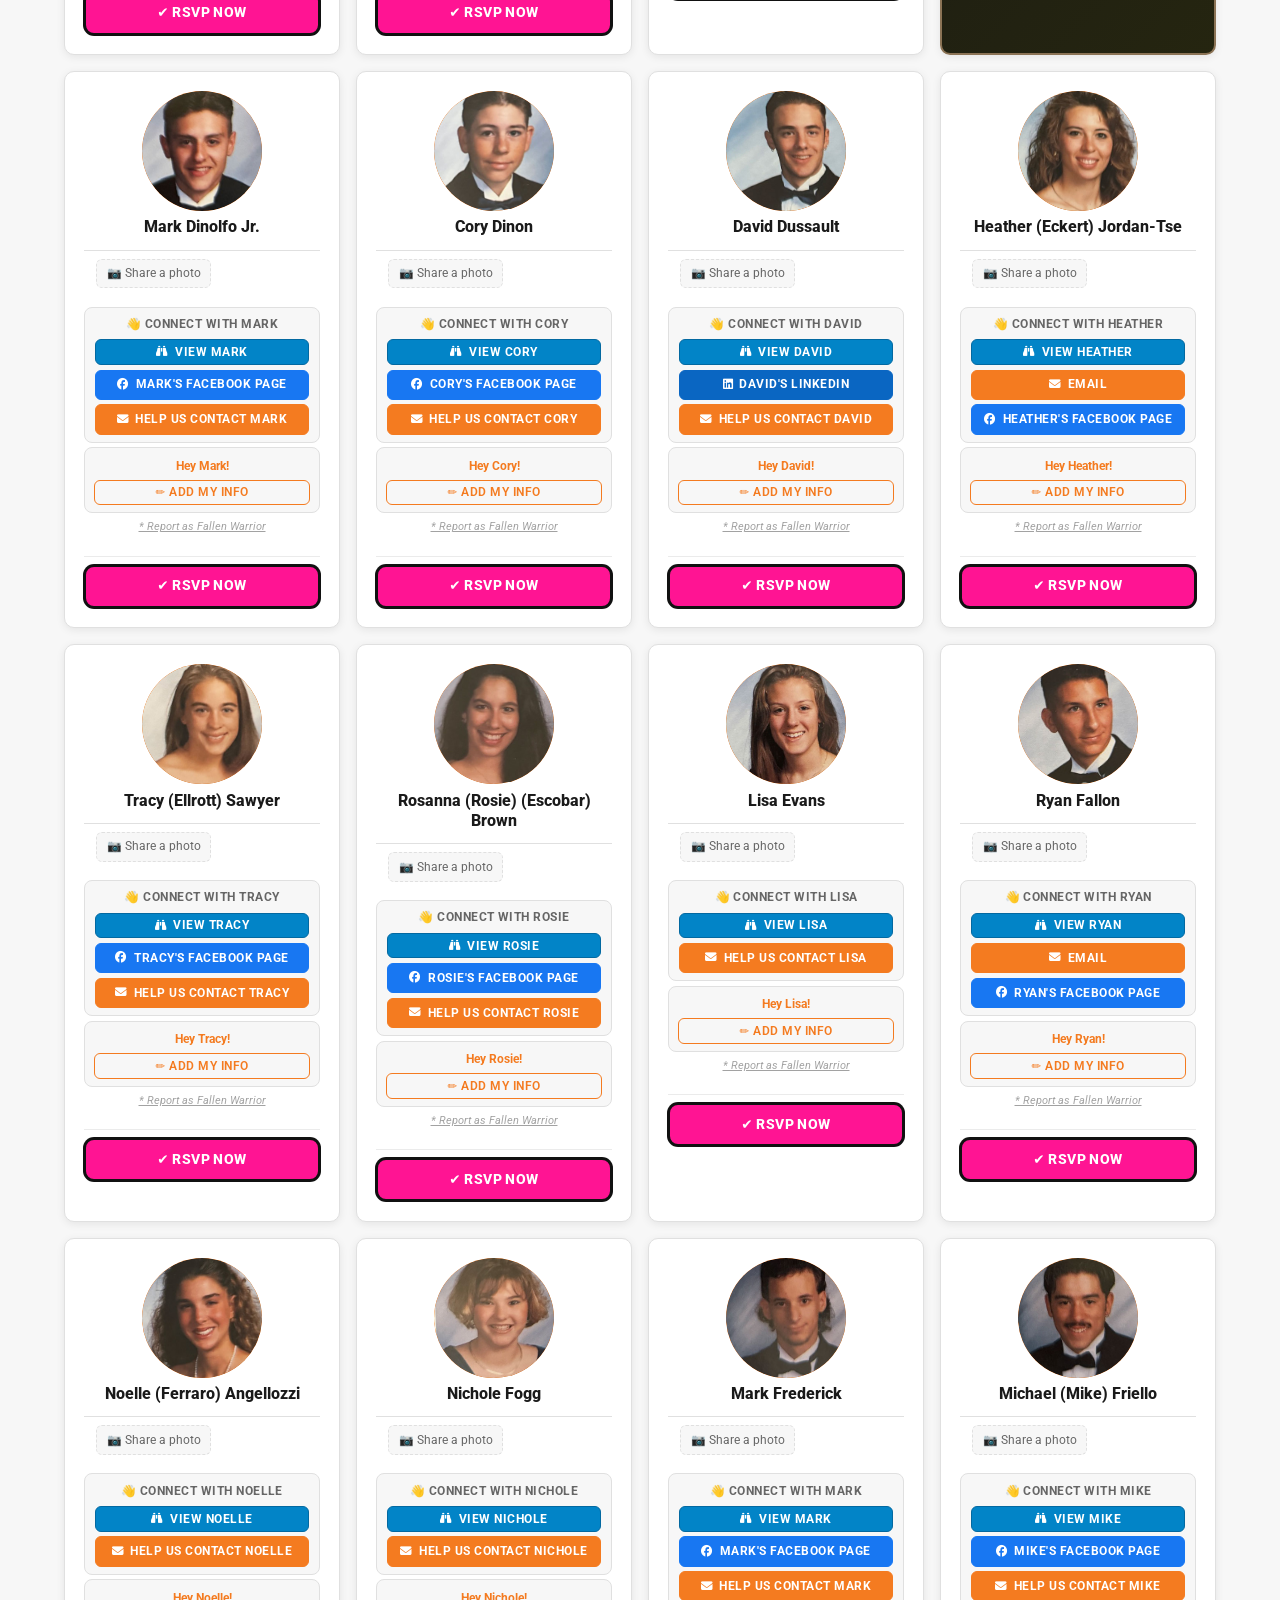
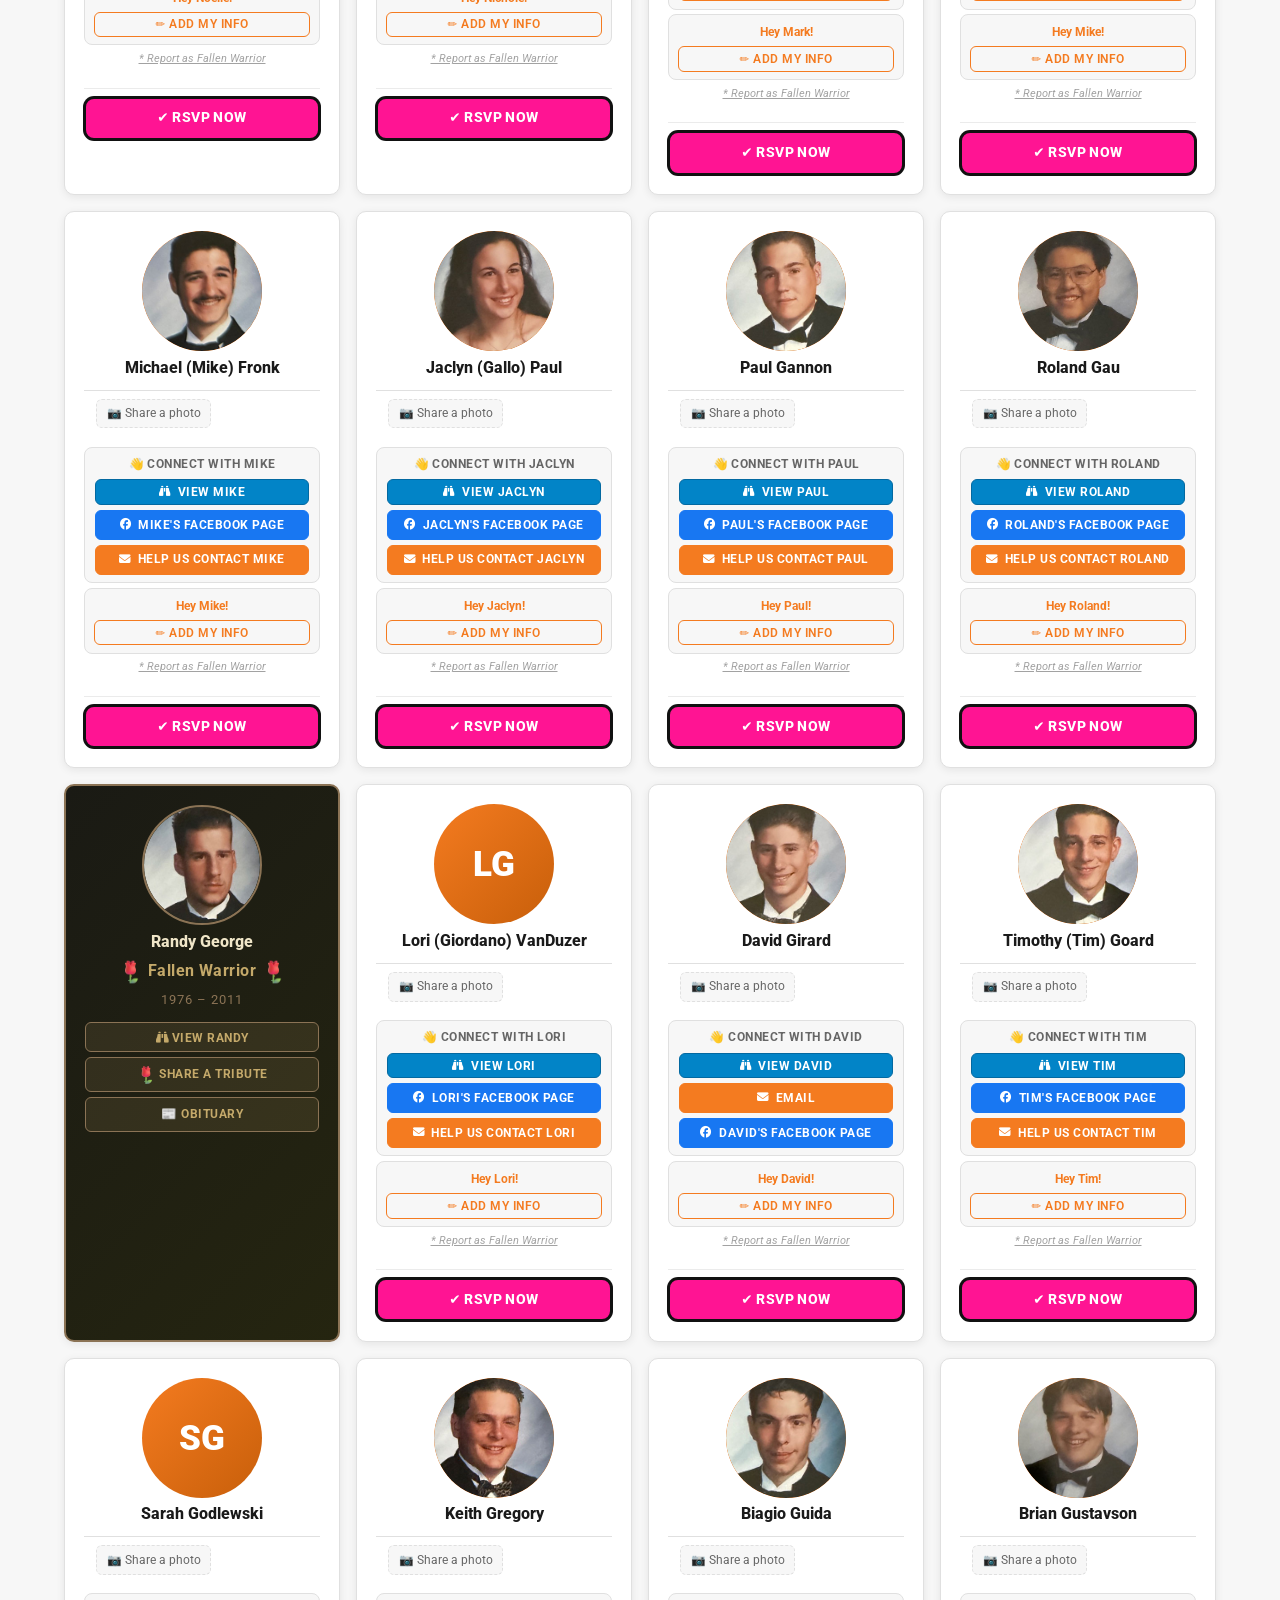
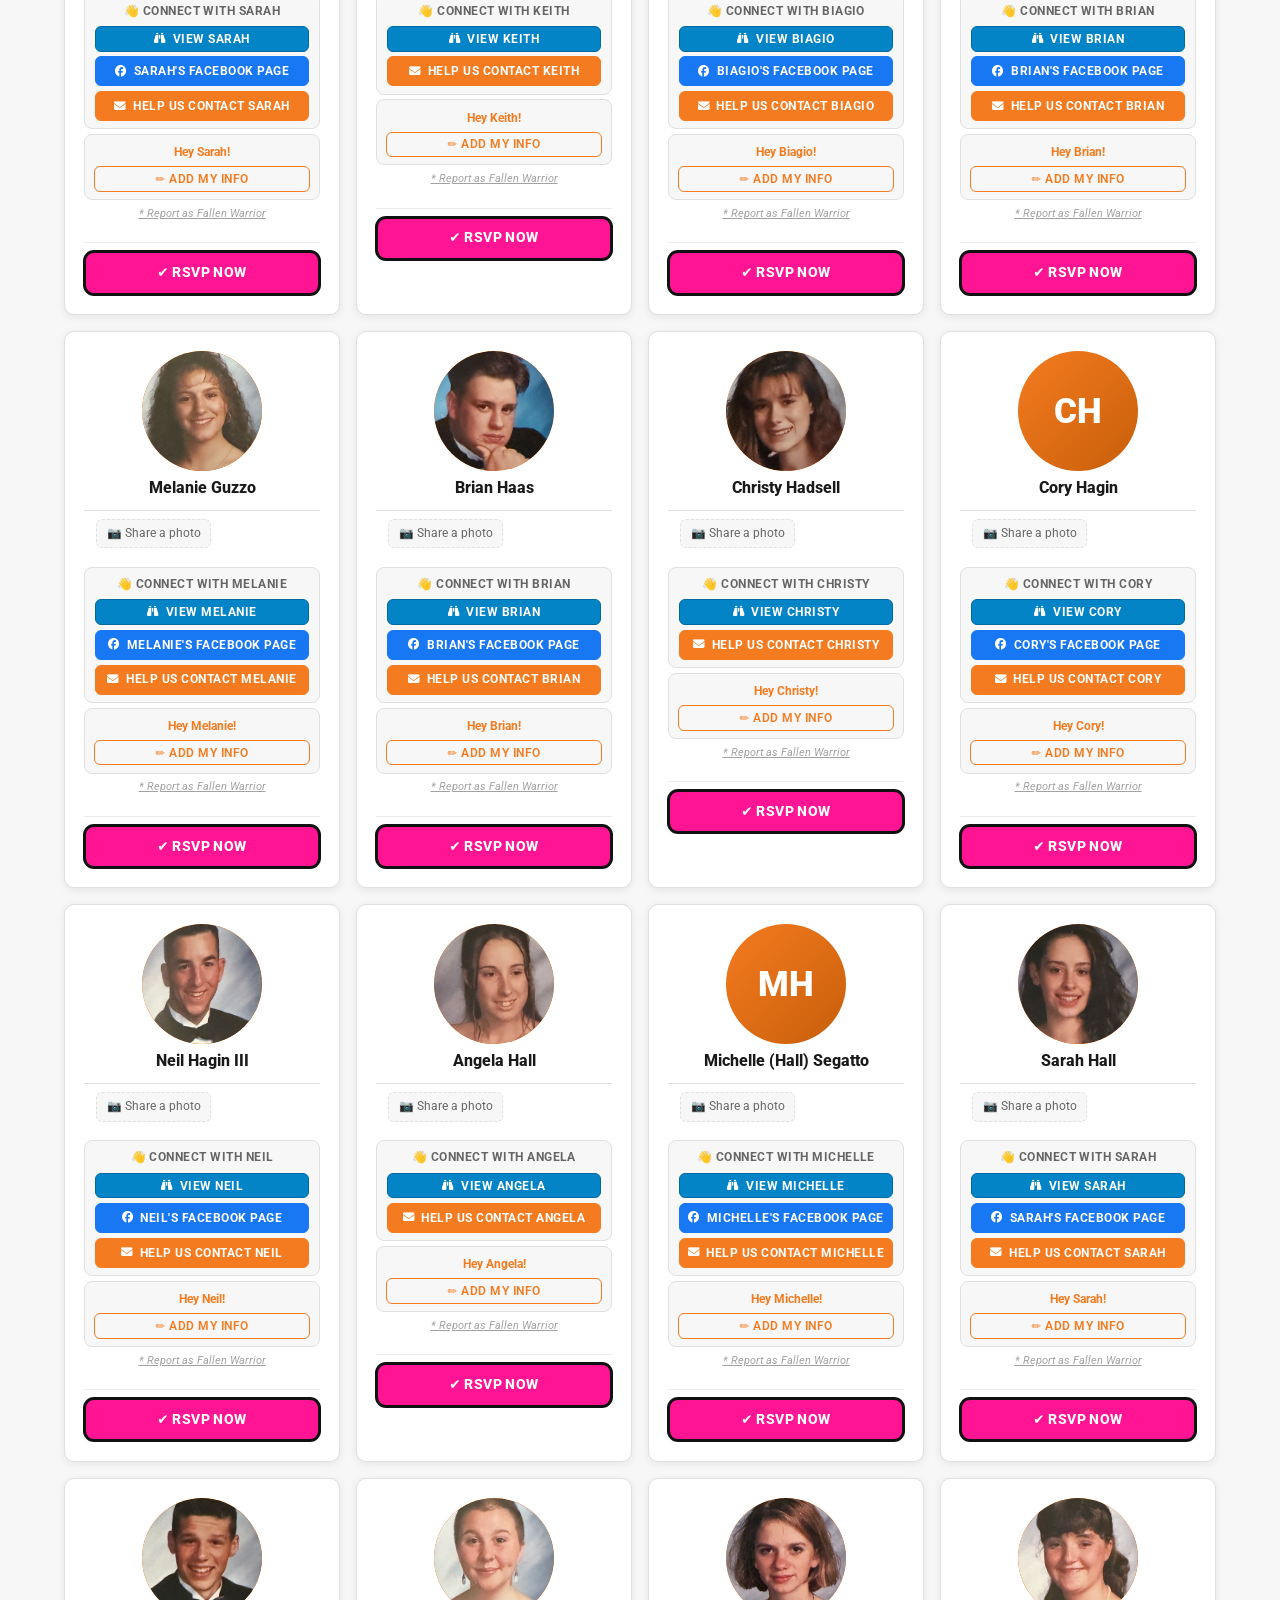
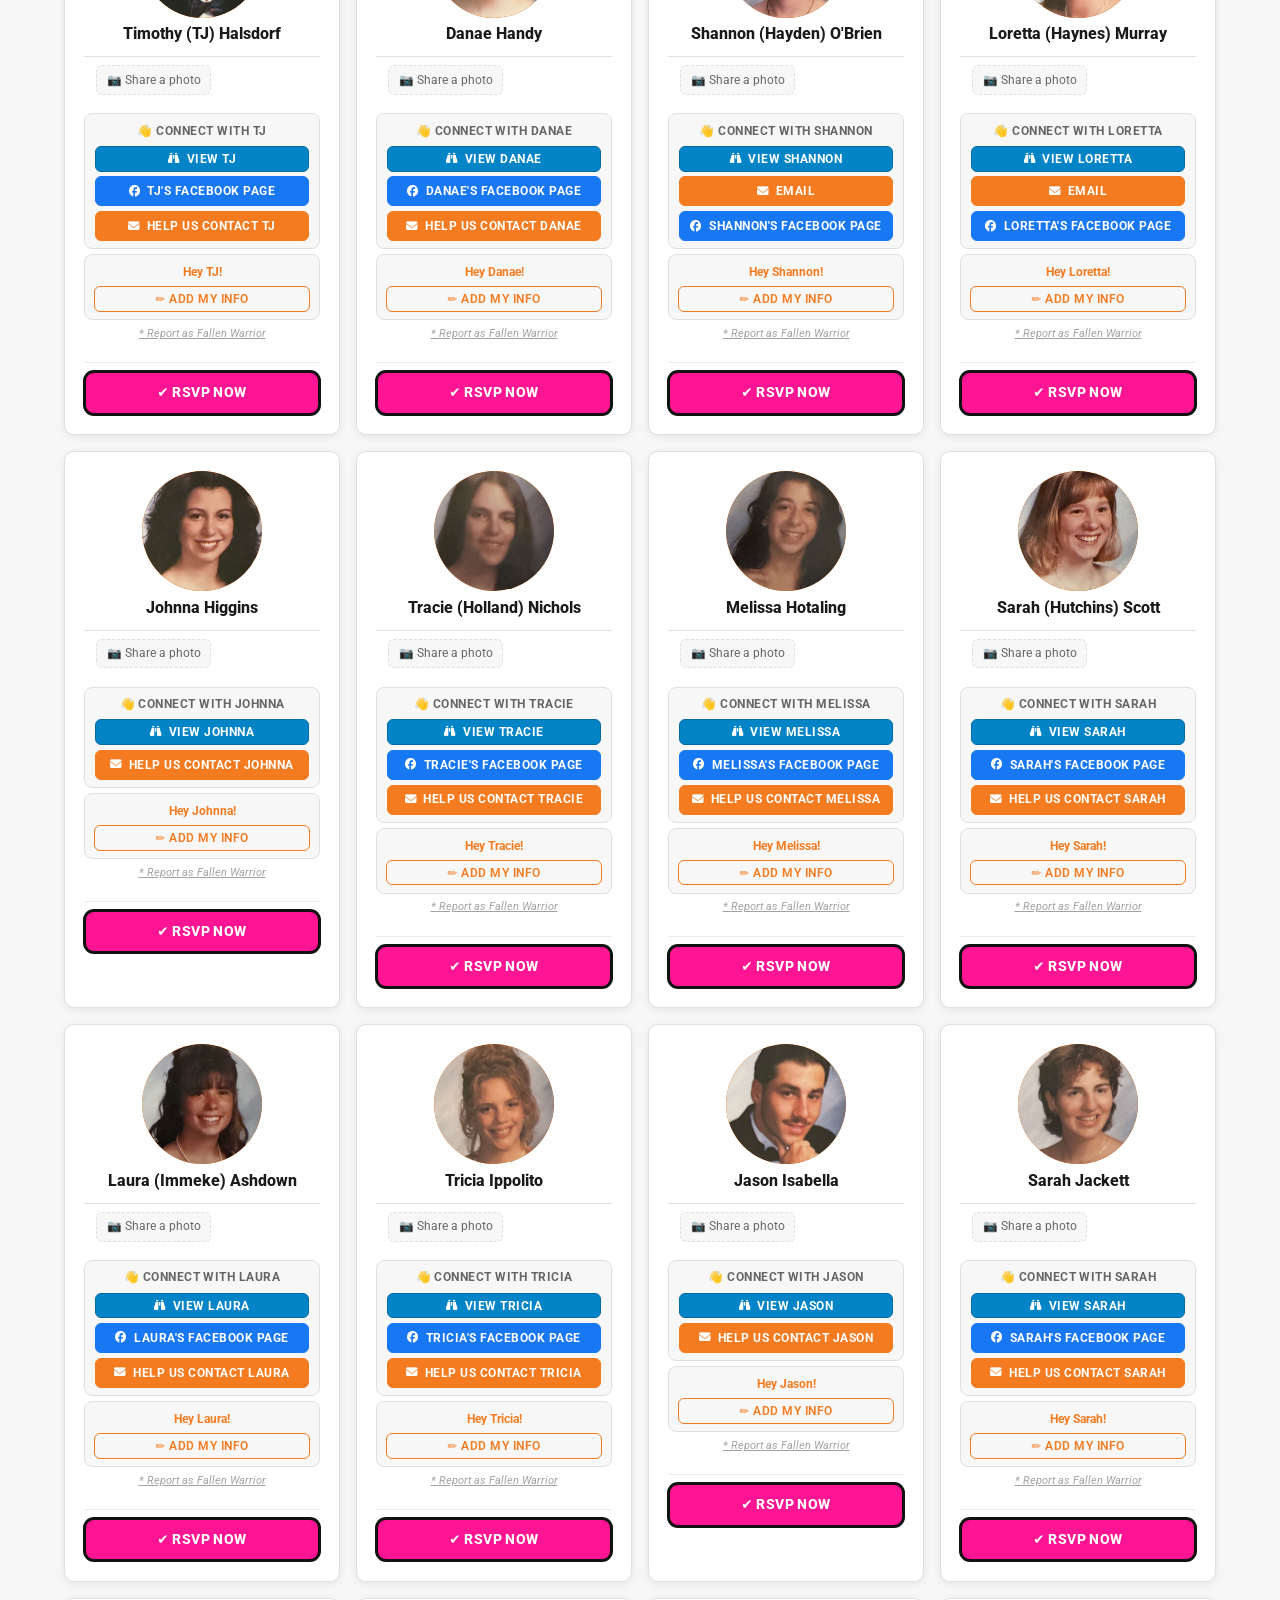
==== commit 53592852: "Remove pay at the door option; require Venmo/Zelle/PayPal Co-Authored-By: Claude Sonnet 4.6 <noreply" ====
--- a/index.html
+++ b/index.html
@@ -139,7 +139,7 @@
     <div class="section-header">
       <h2><span class="accent">RSVP</span> for the Reunion</h2>
       <div class="divider"></div>
-      <p>$25 per person &mdash; Significant others welcome.<br>RSVP by Sunday, July 19. Tickets also available at the door.</p>
+      <p>$25 per person &mdash; Significant others welcome.<br>RSVP by Sunday, July 19.</p>
     </div>
 
     <div class="ticket-purchase-wrap">
@@ -181,16 +181,6 @@
         <!-- Payment method -->
         <div class="pay-method-group">
           <div class="pay-method-label">How will you pay?</div>
-          <label class="pay-option">
-            <input type="radio" name="payMethod" value="cash" id="payCash">
-            <span class="pay-option-inner">
-              <span class="pay-icon">💵</span>
-              <span>
-                <strong>Pay at the door</strong>
-                <span class="pay-desc">Cash or Venmo at the event</span>
-              </span>
-            </span>
-          </label>
           <label class="pay-option">
             <input type="radio" name="payMethod" value="venmo" id="payVenmo">
             <span class="pay-option-inner">
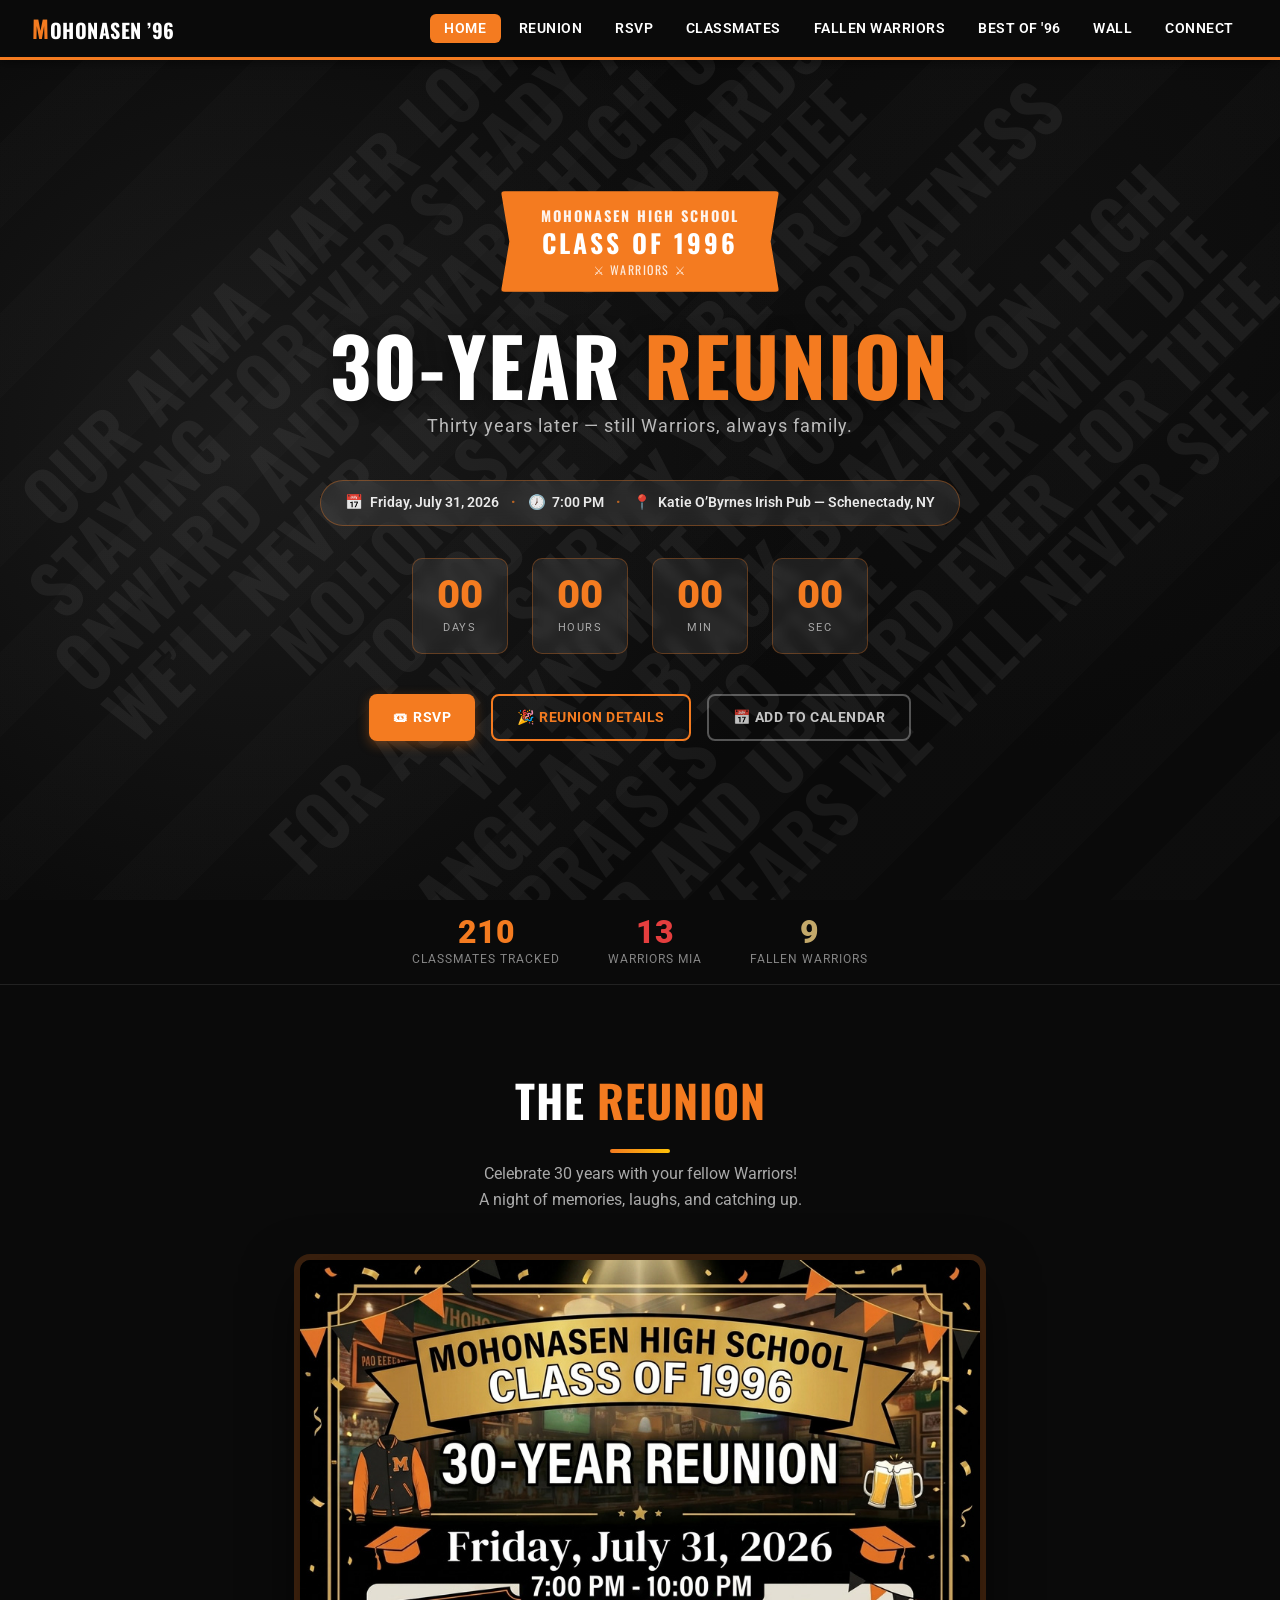
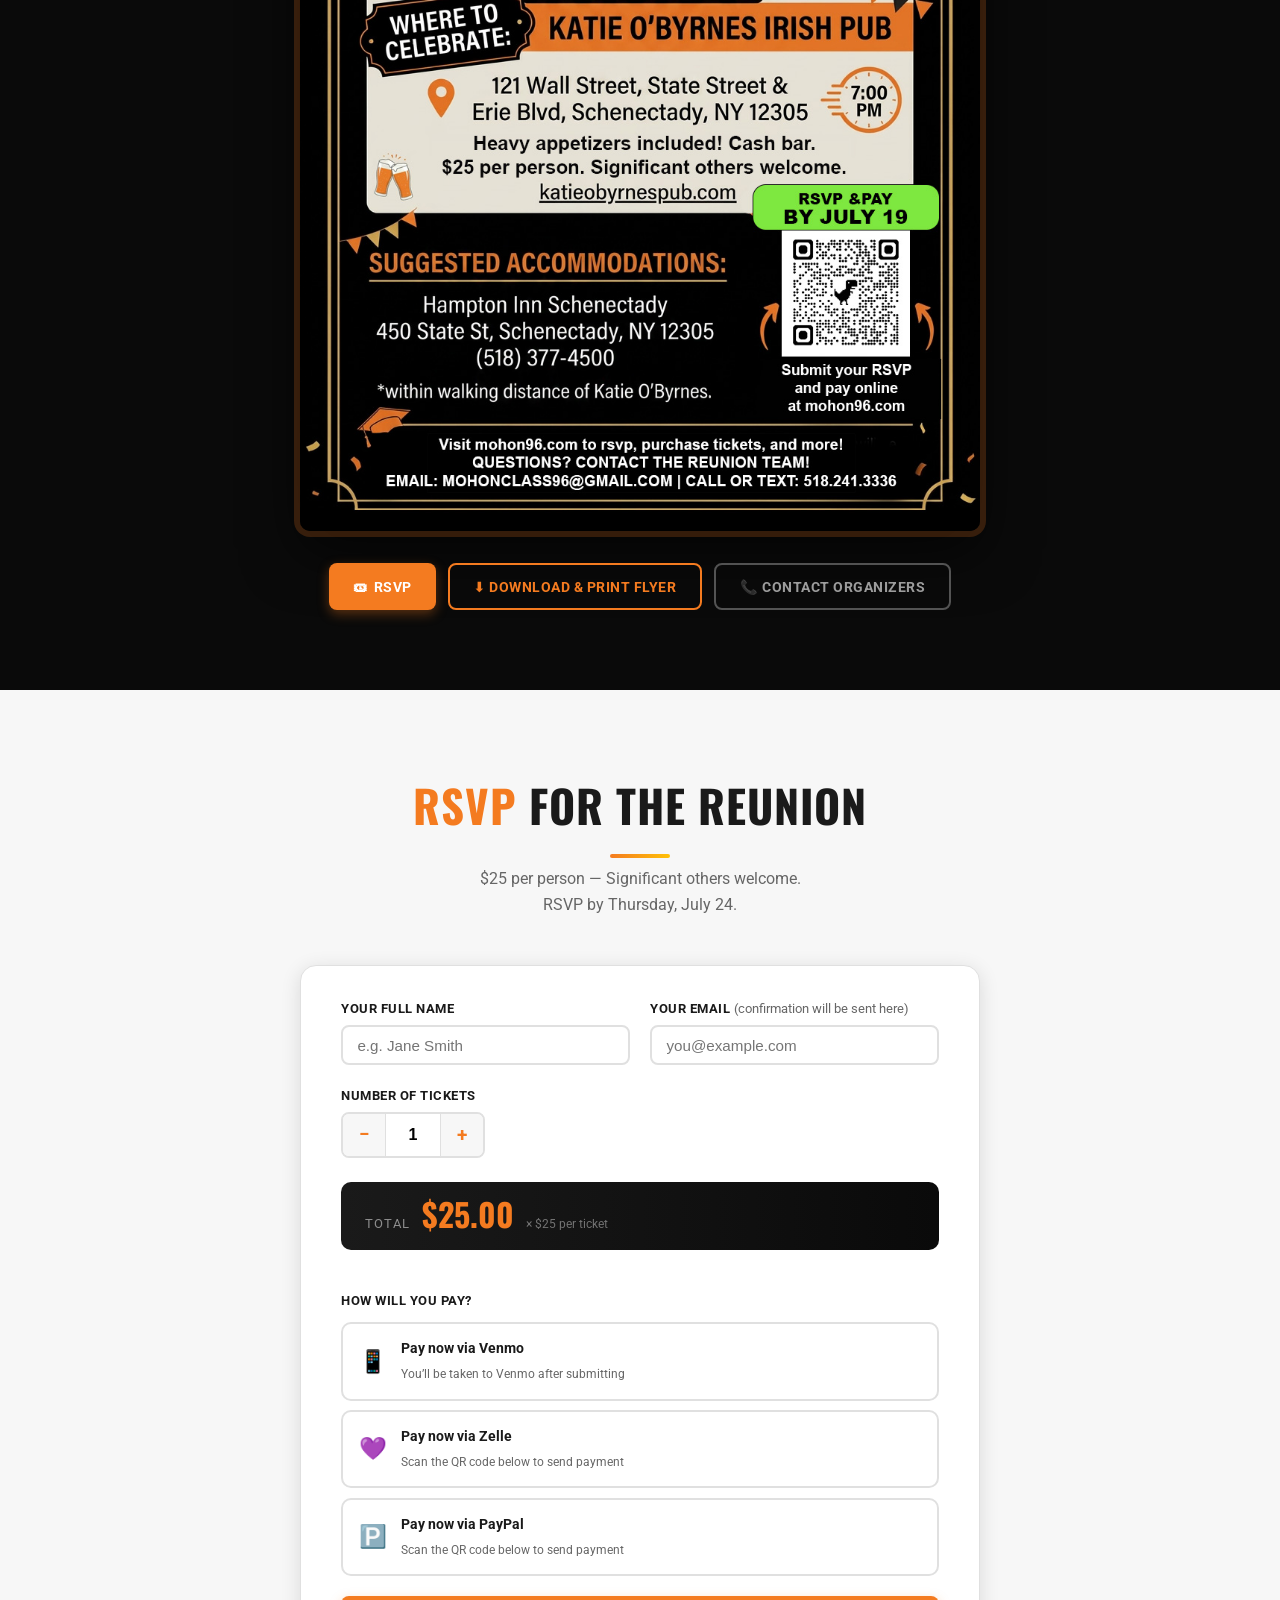
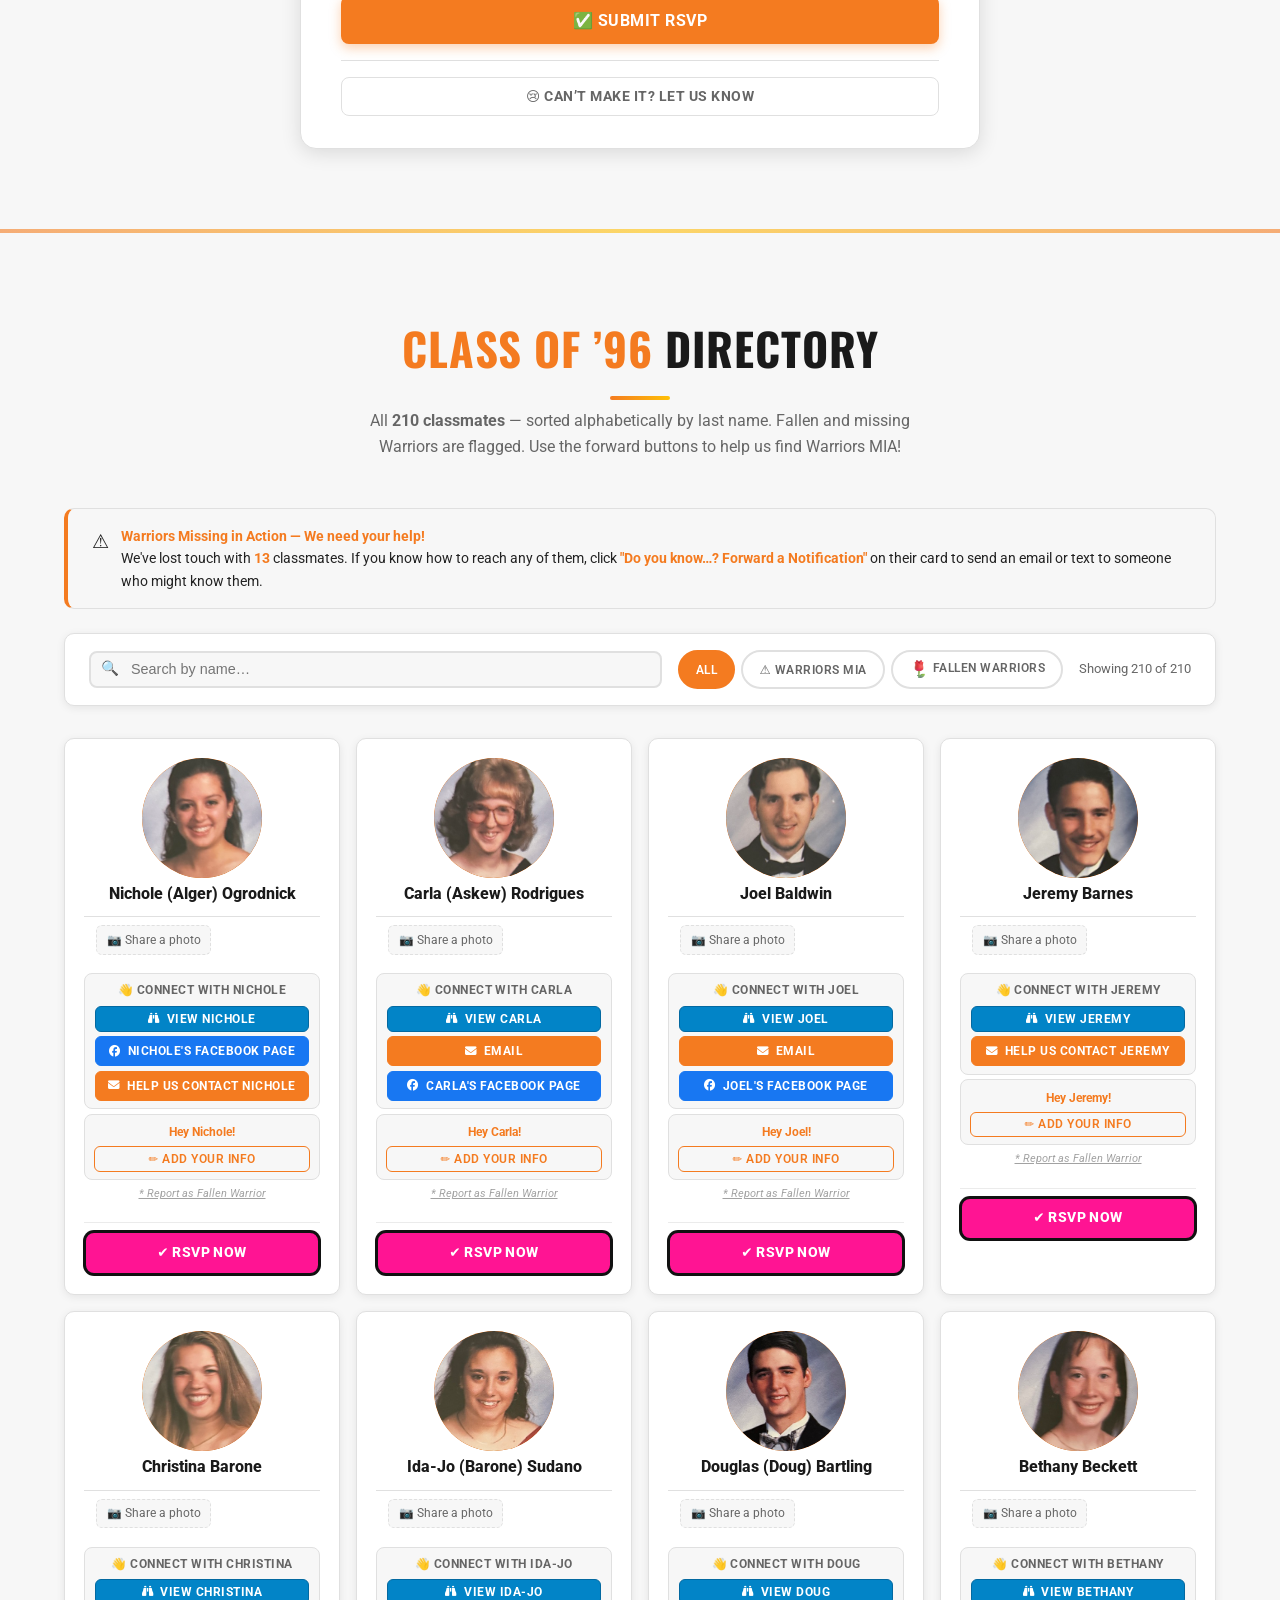
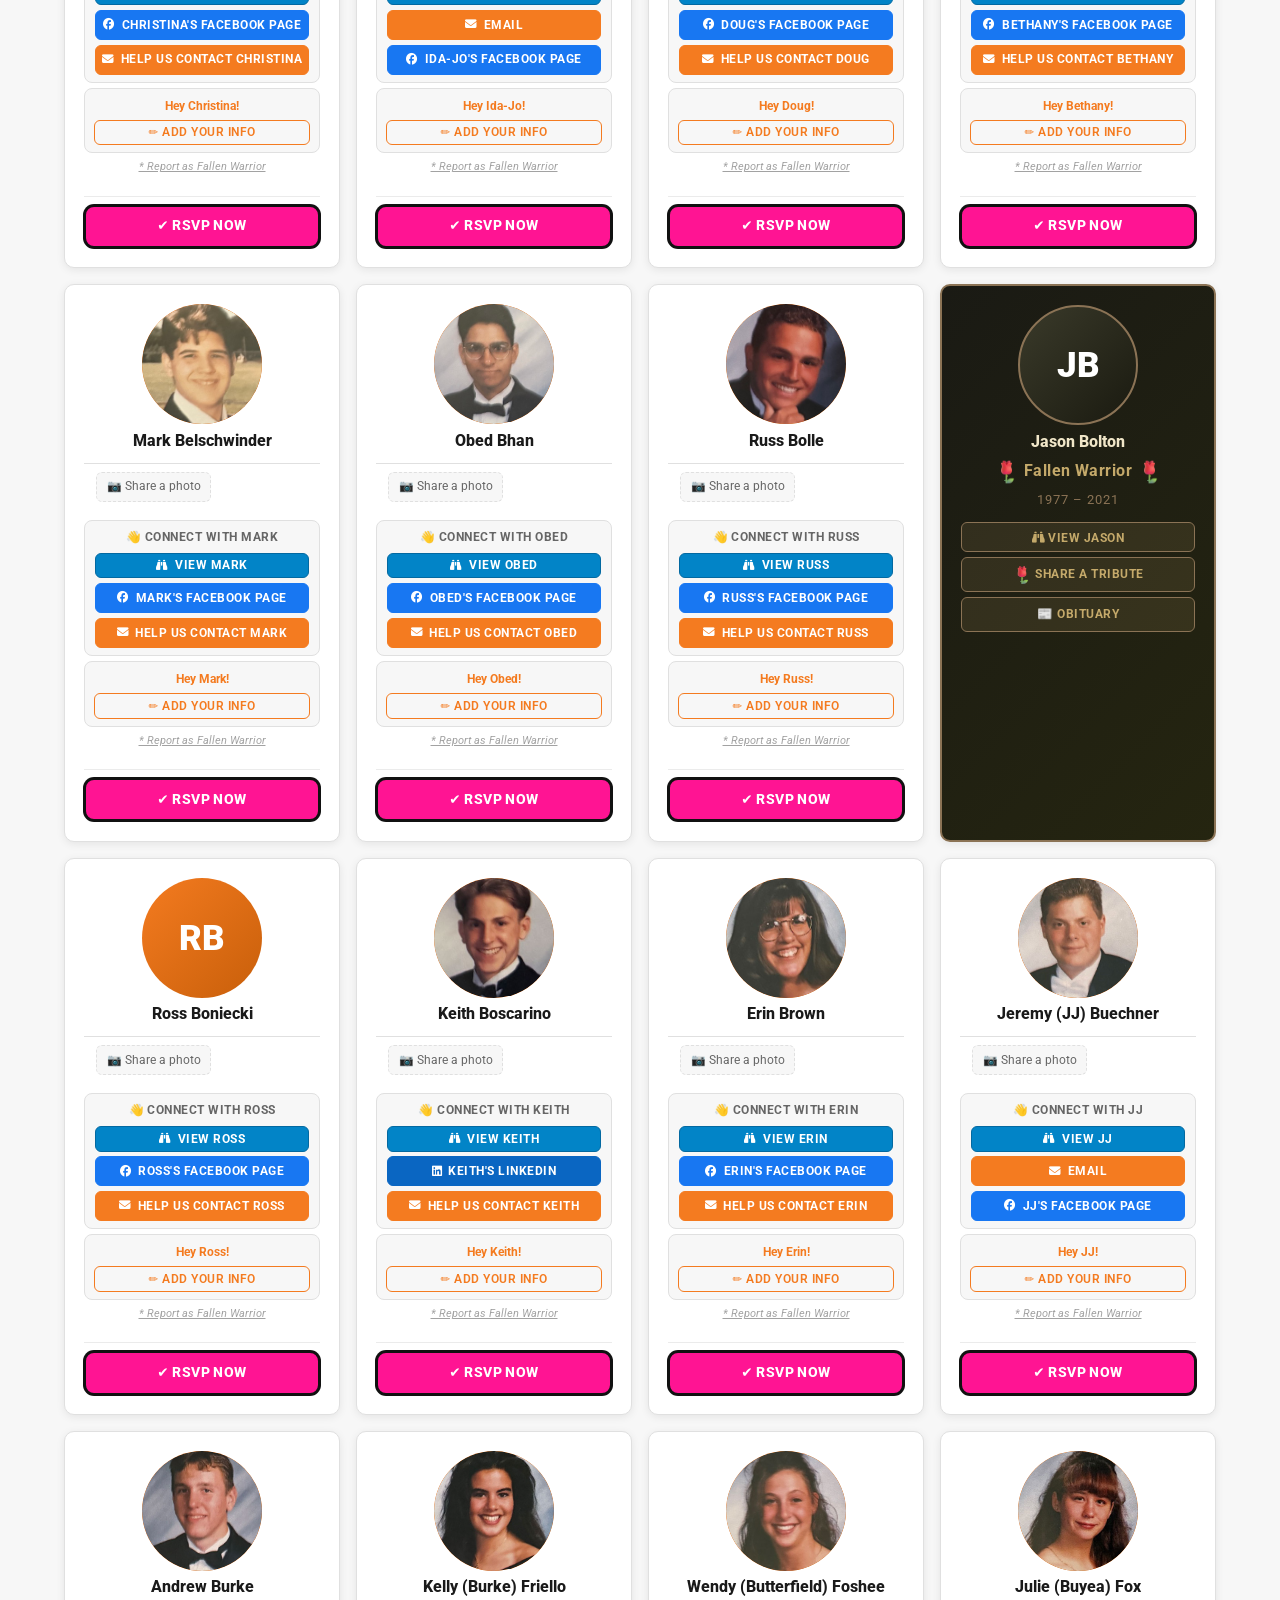
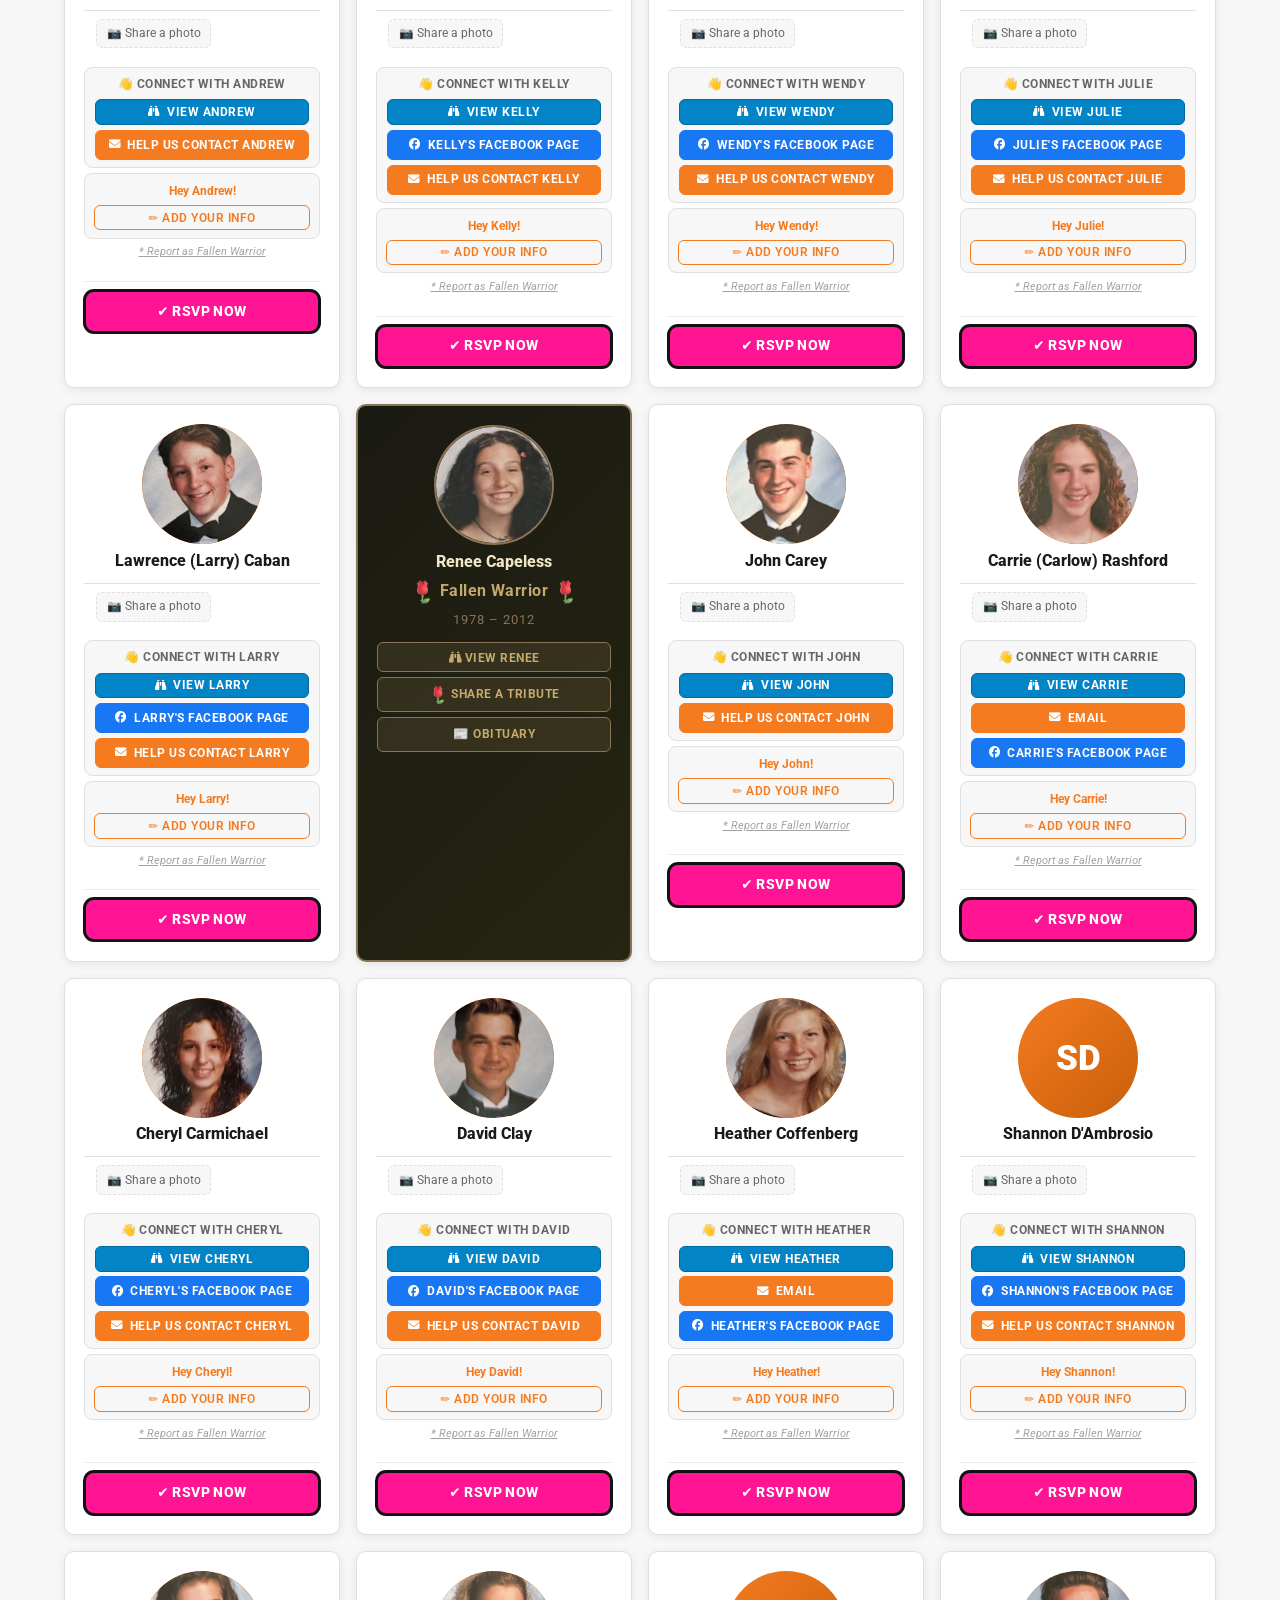
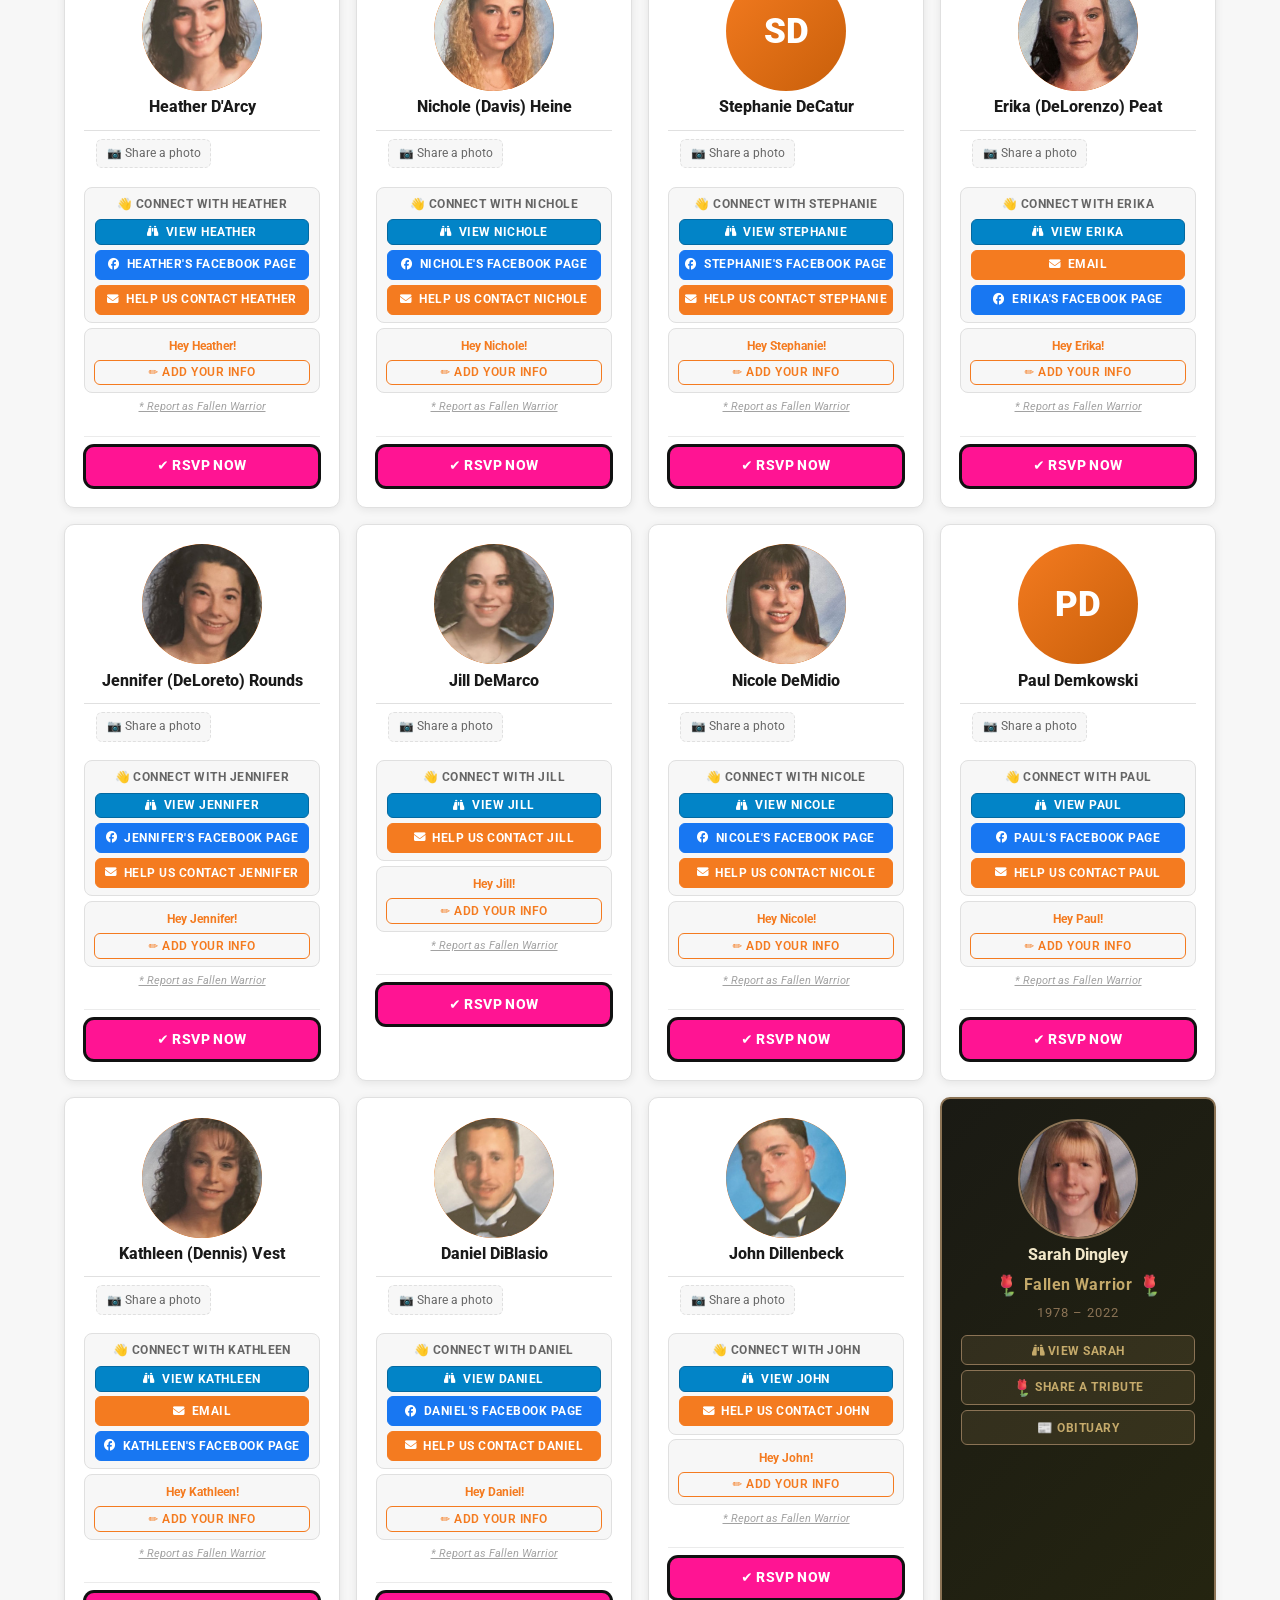
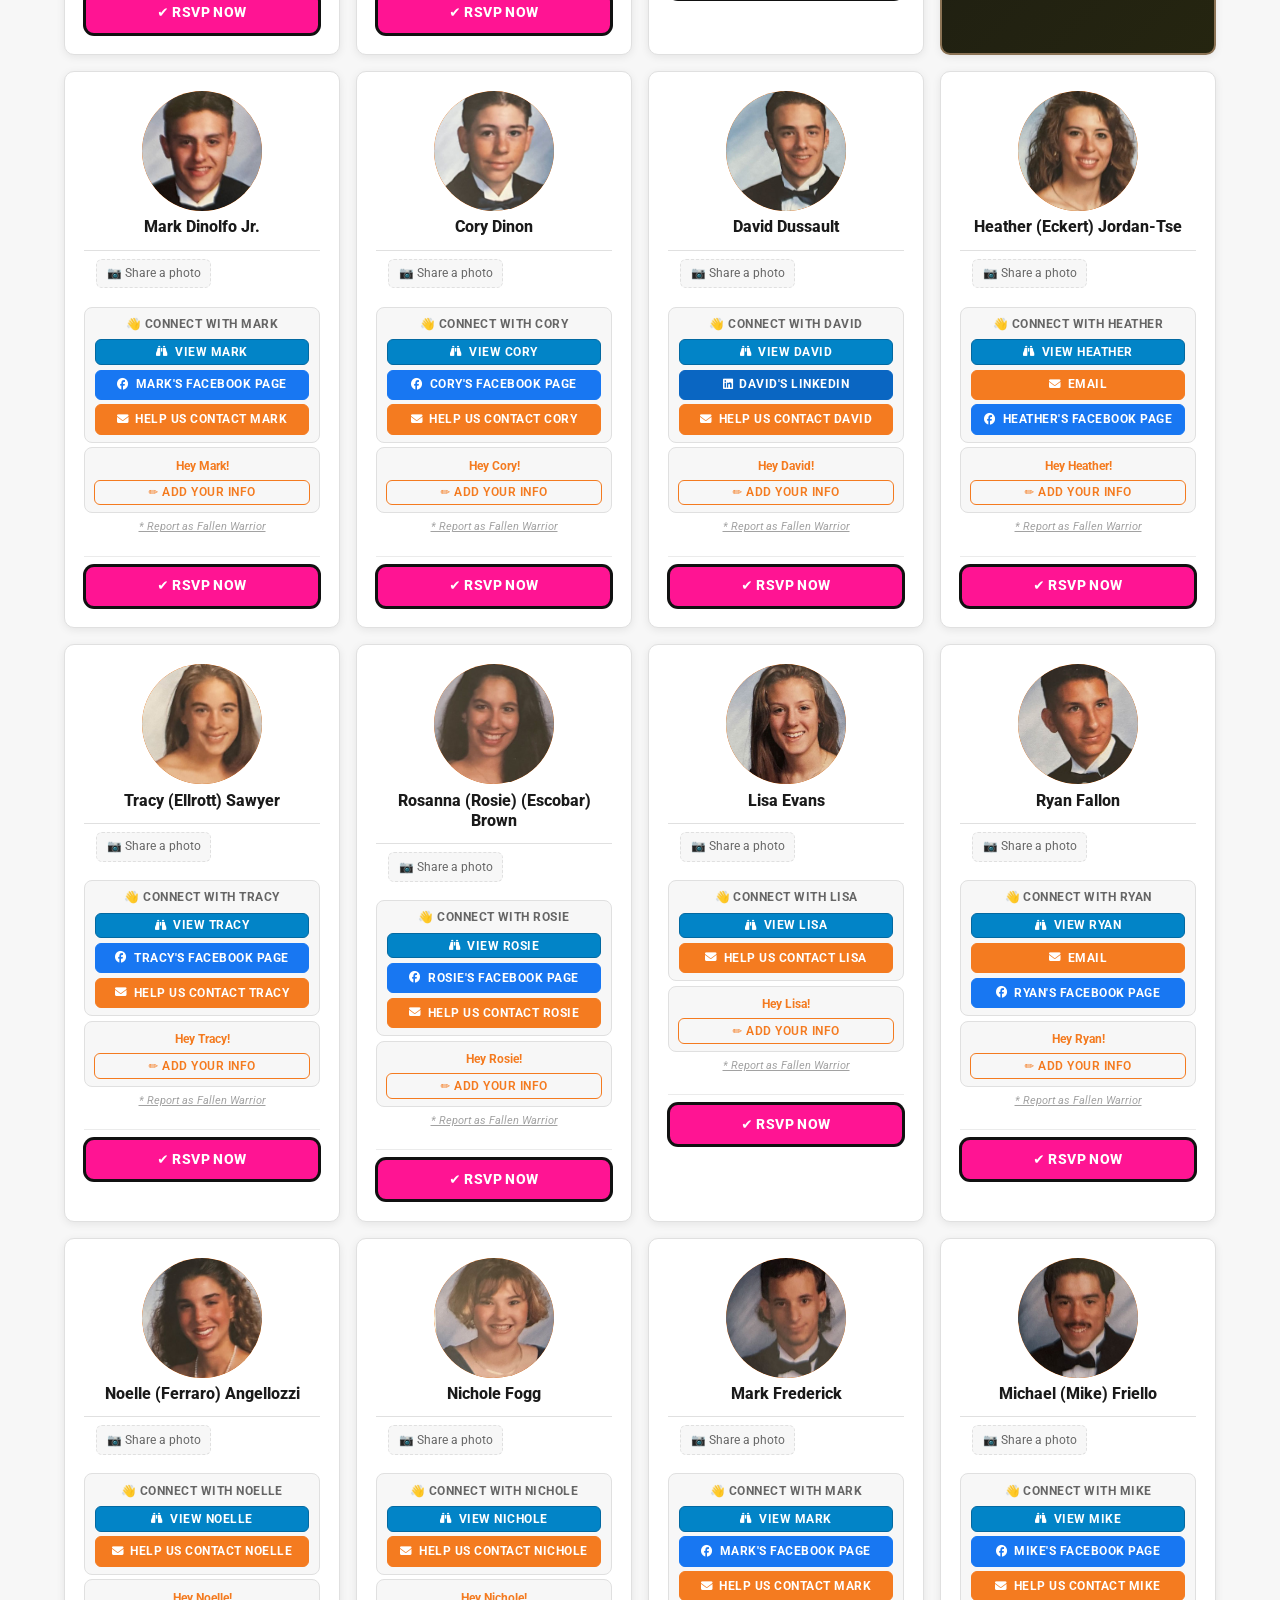
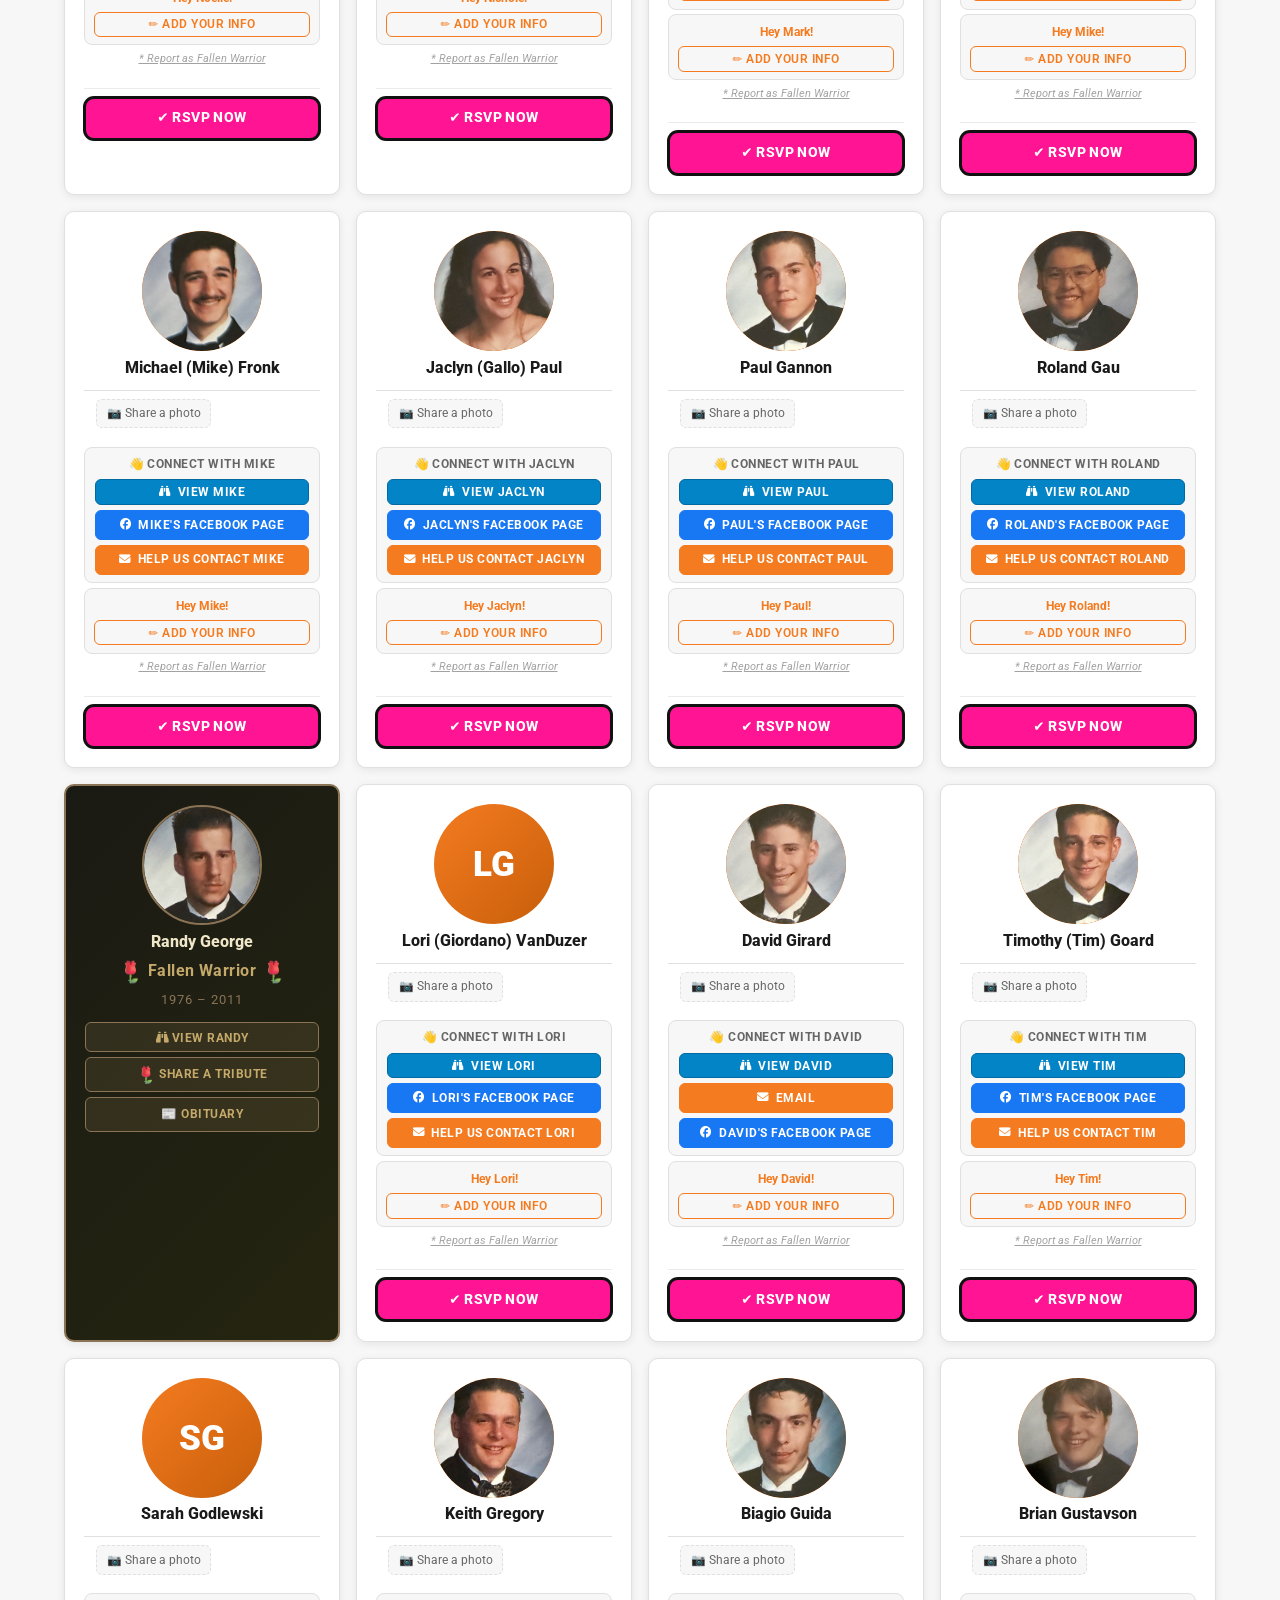
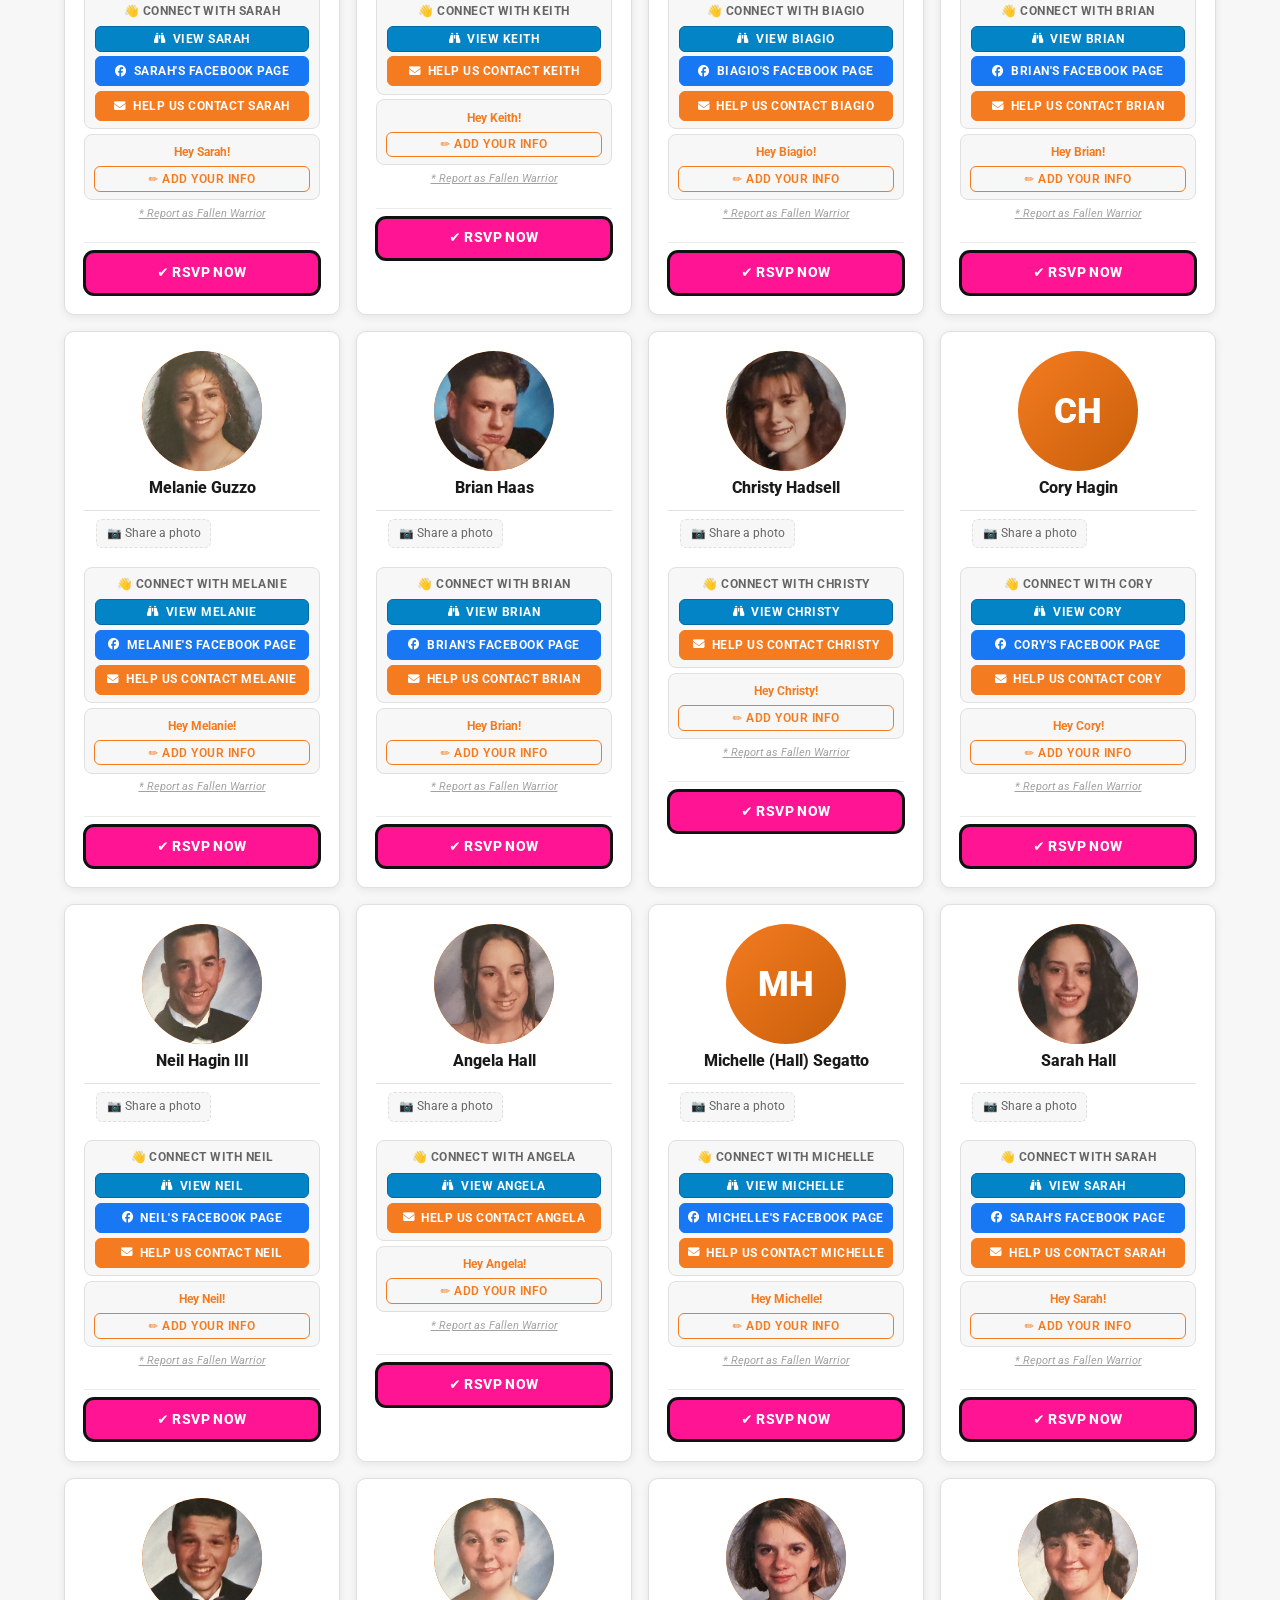
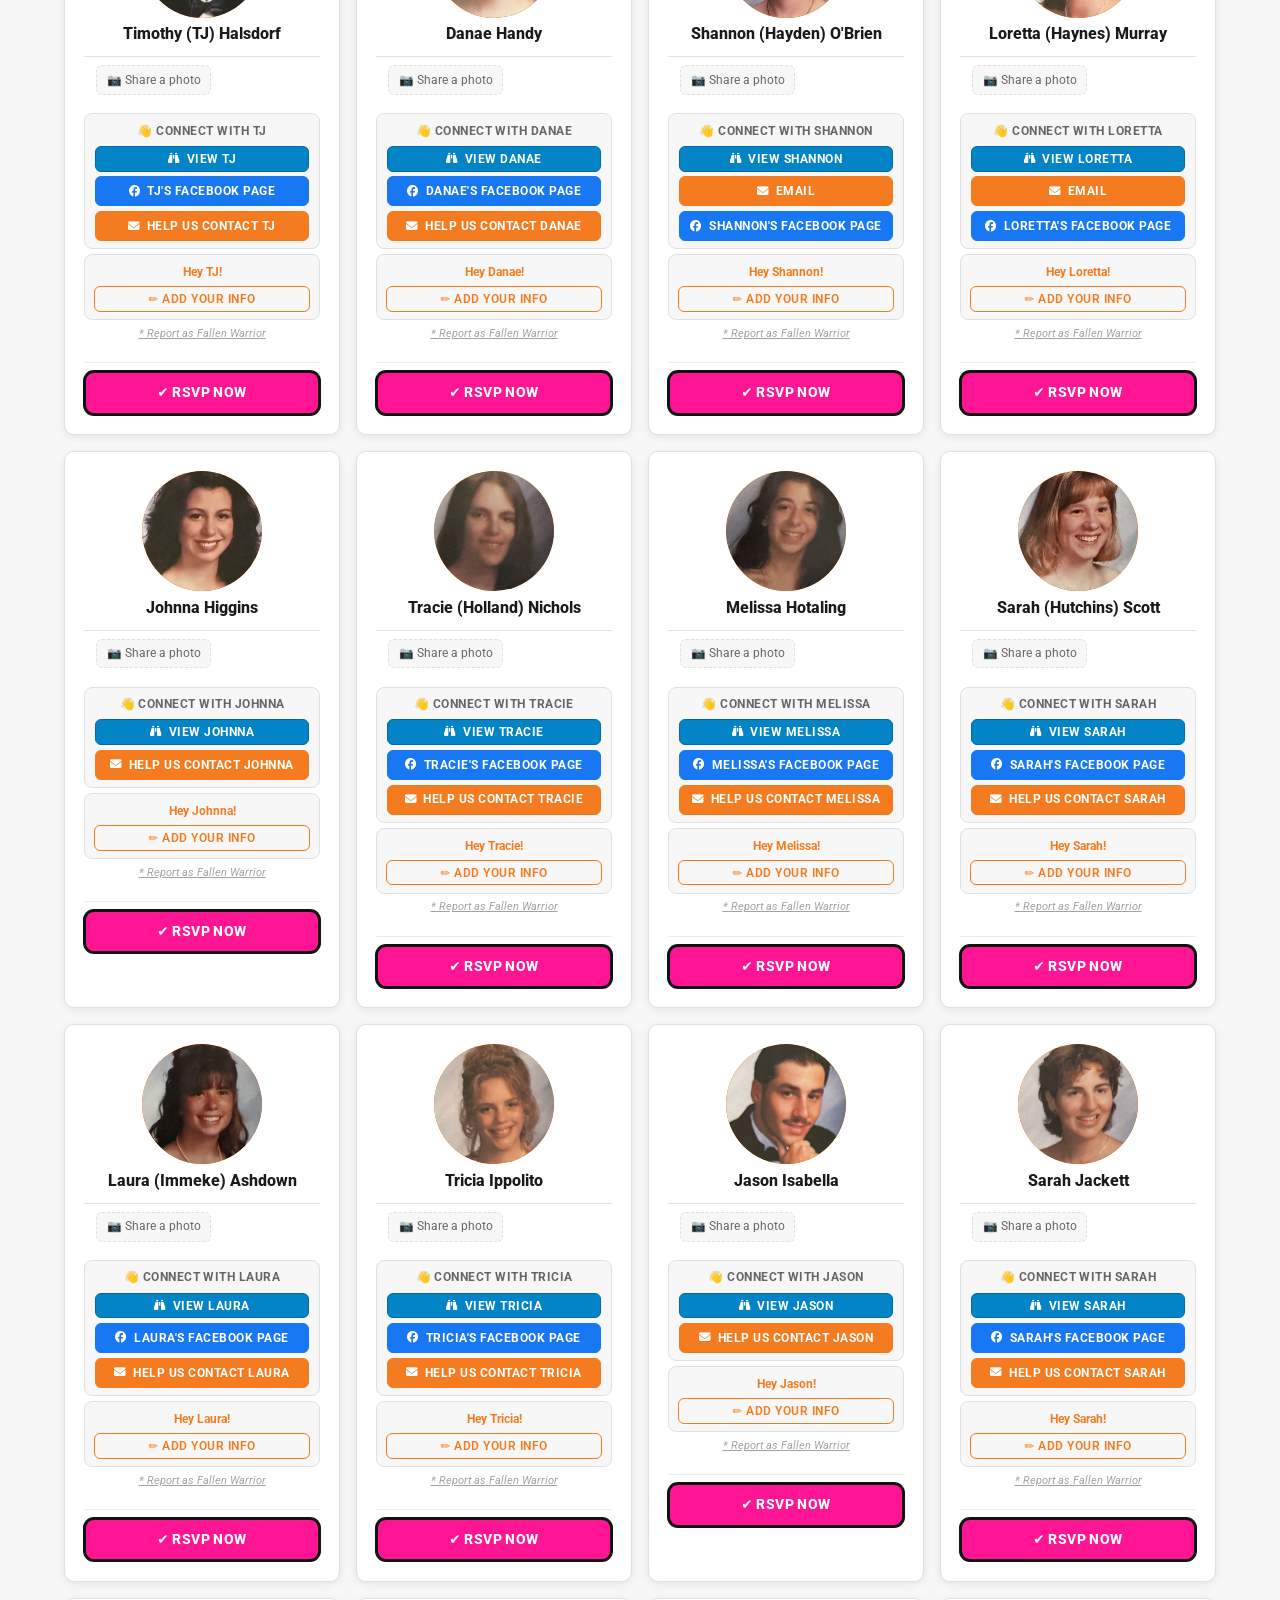
==== commit 4f9b8400: "Change RSVP deadline to July 24 Co-Authored-By: Claude Sonnet 4.6 <noreply@anthropic.com>" ====
--- a/index.html
+++ b/index.html
@@ -139,7 +139,7 @@
     <div class="section-header">
       <h2><span class="accent">RSVP</span> for the Reunion</h2>
       <div class="divider"></div>
-      <p>$25 per person &mdash; Significant others welcome.<br>RSVP by Sunday, July 19.</p>
+      <p>$25 per person &mdash; Significant others welcome.<br>RSVP by Thursday, July 24.</p>
     </div>
 
     <div class="ticket-purchase-wrap">
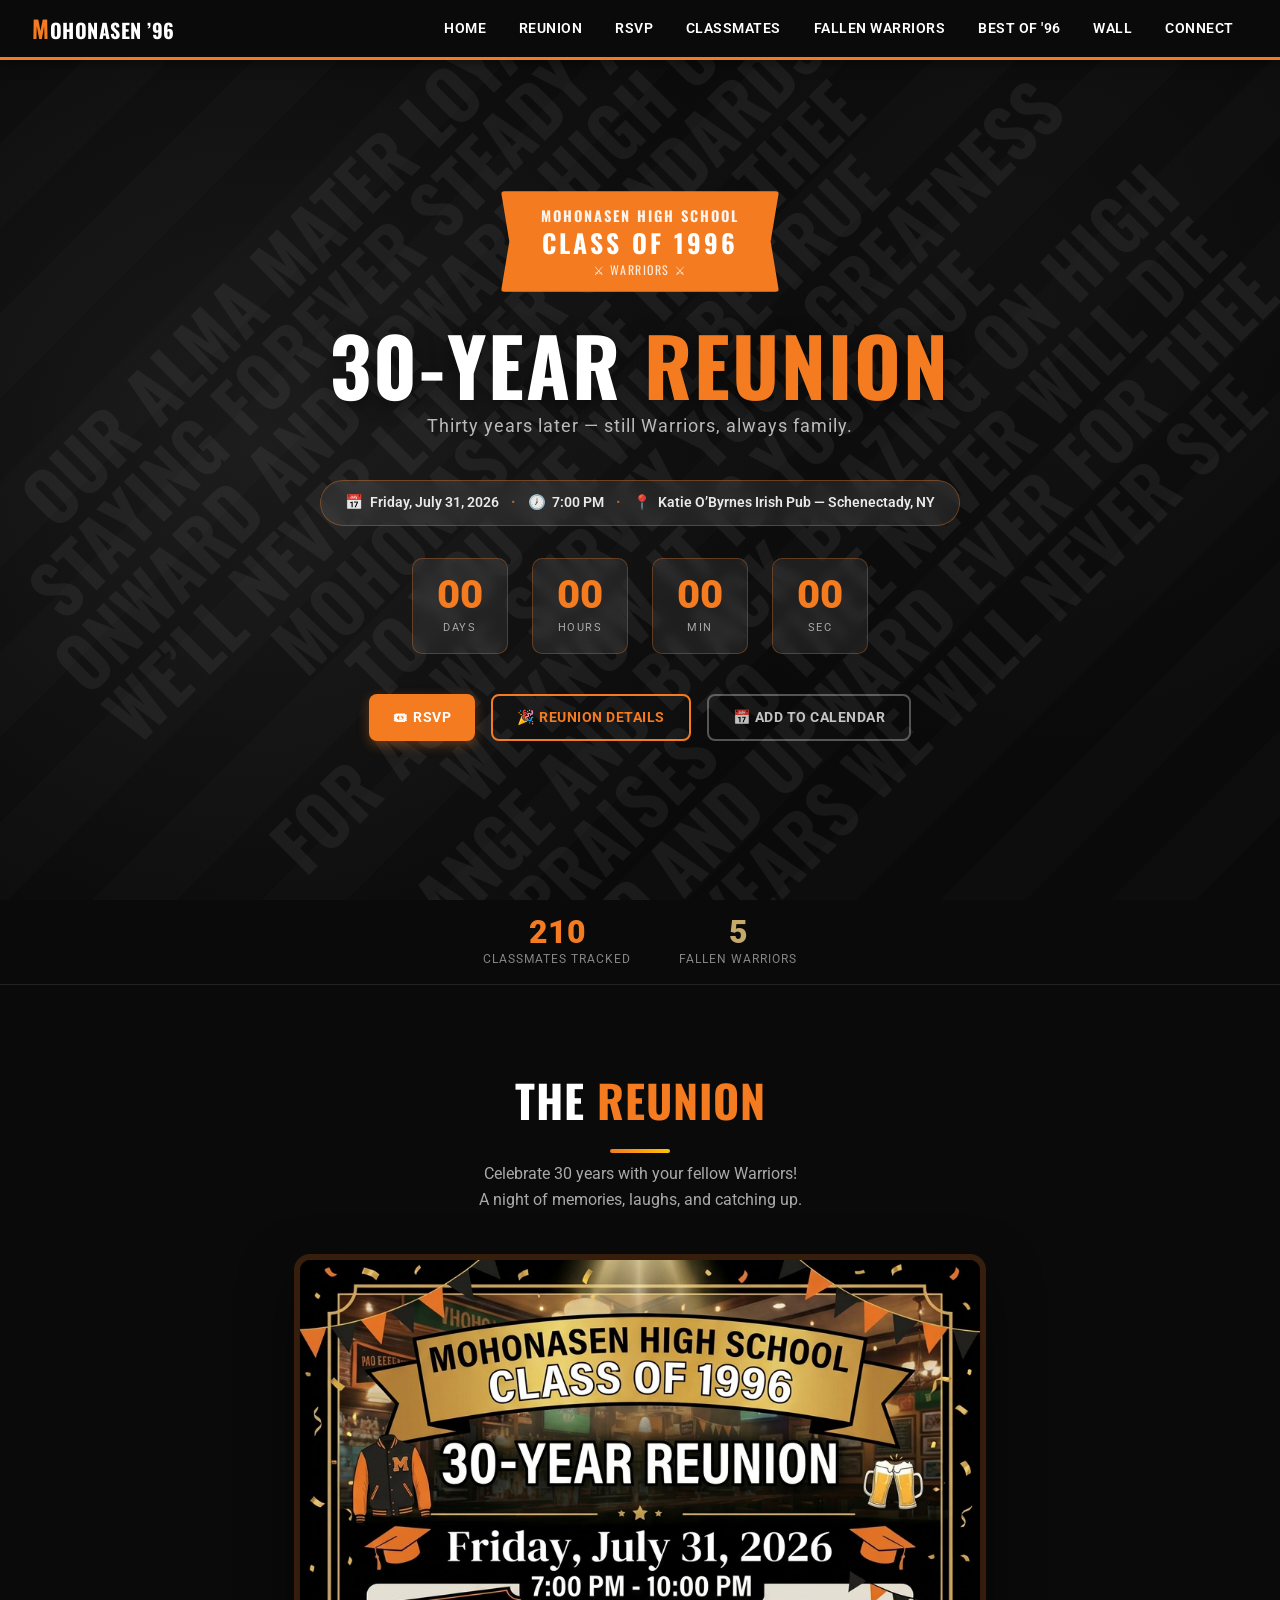
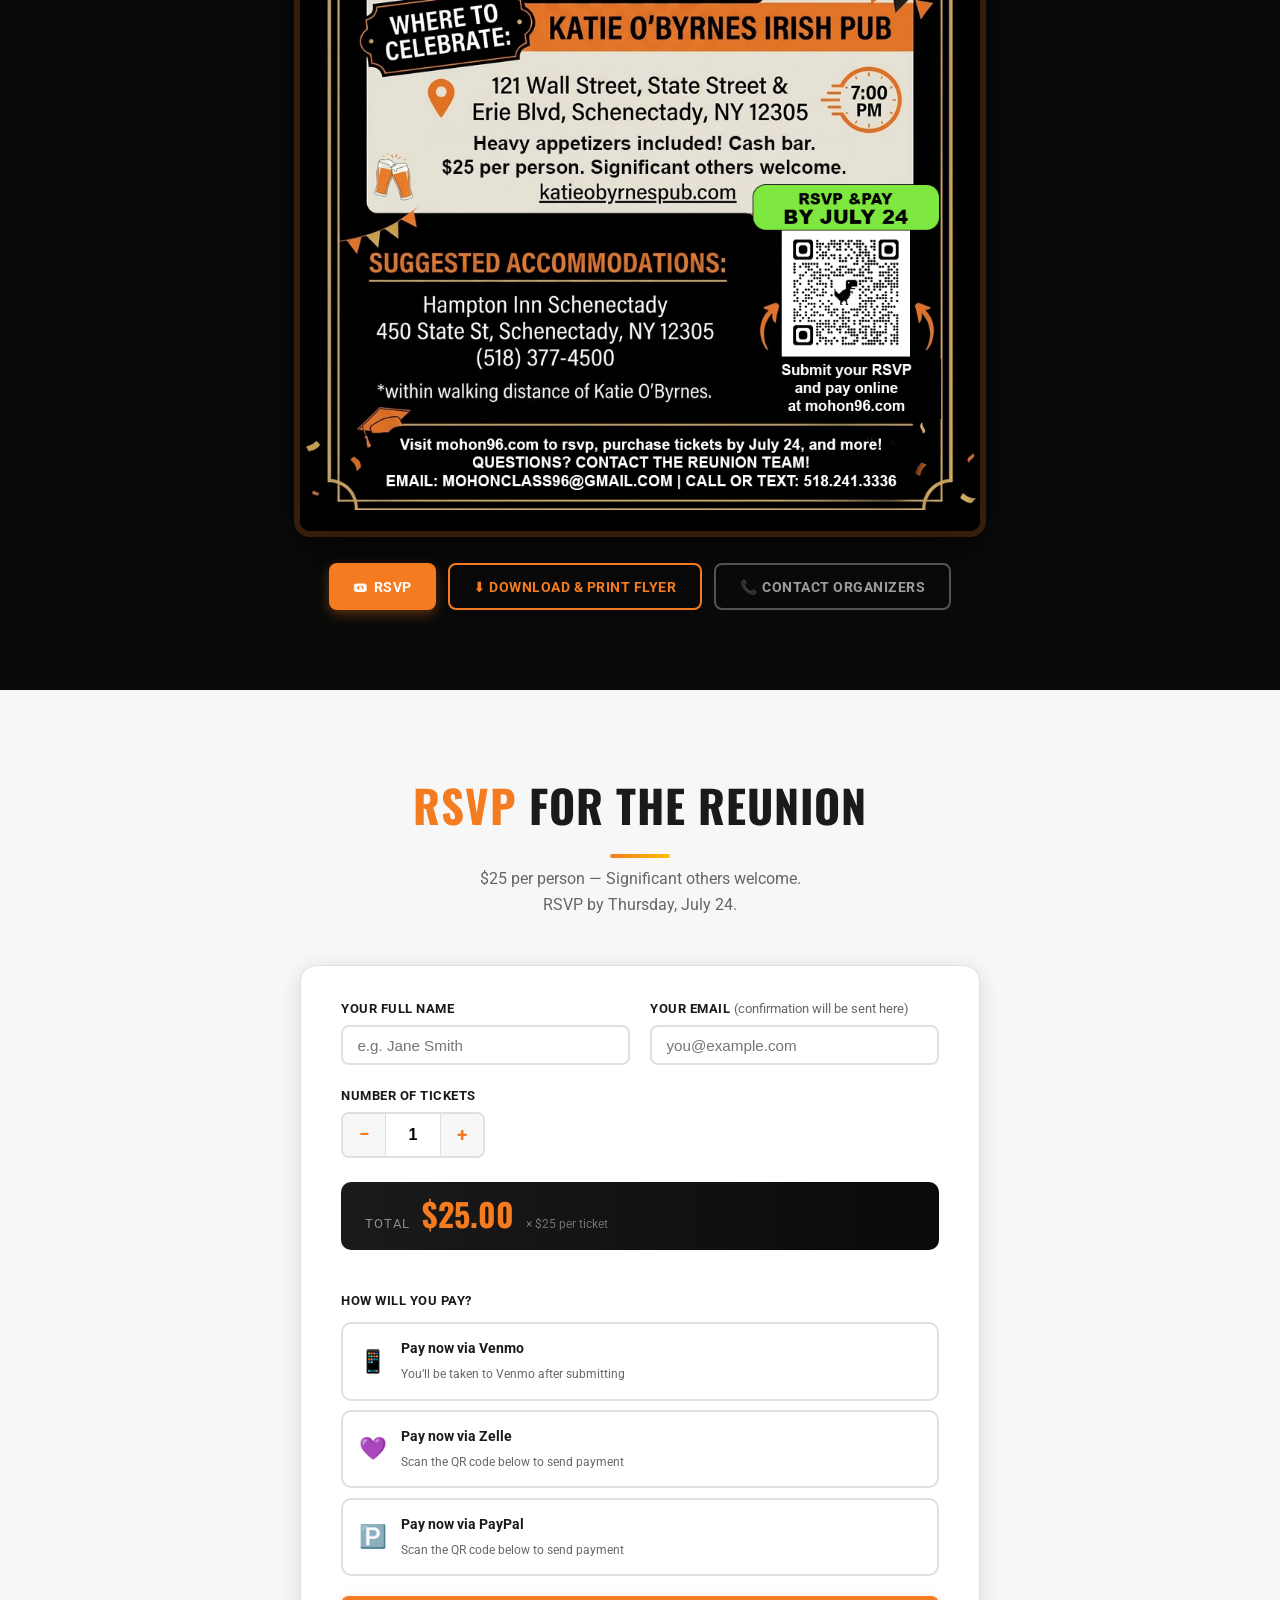
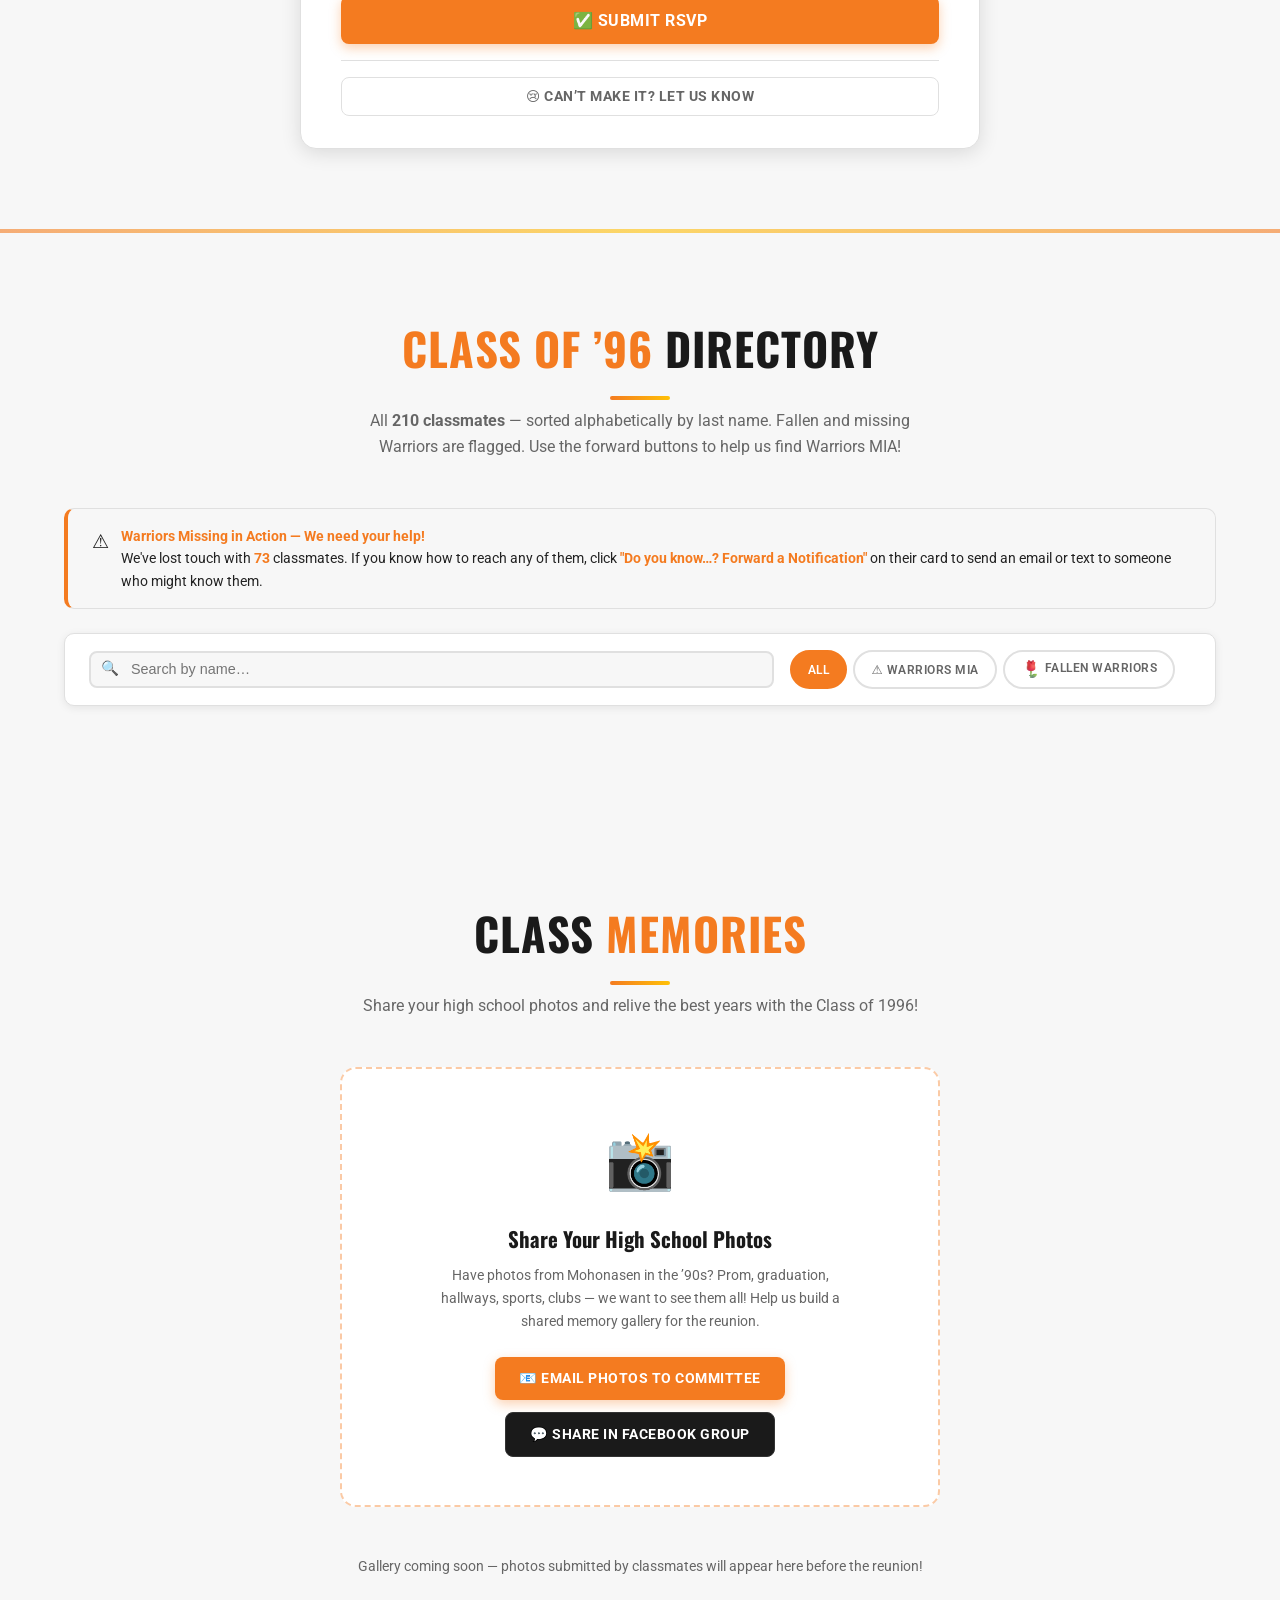
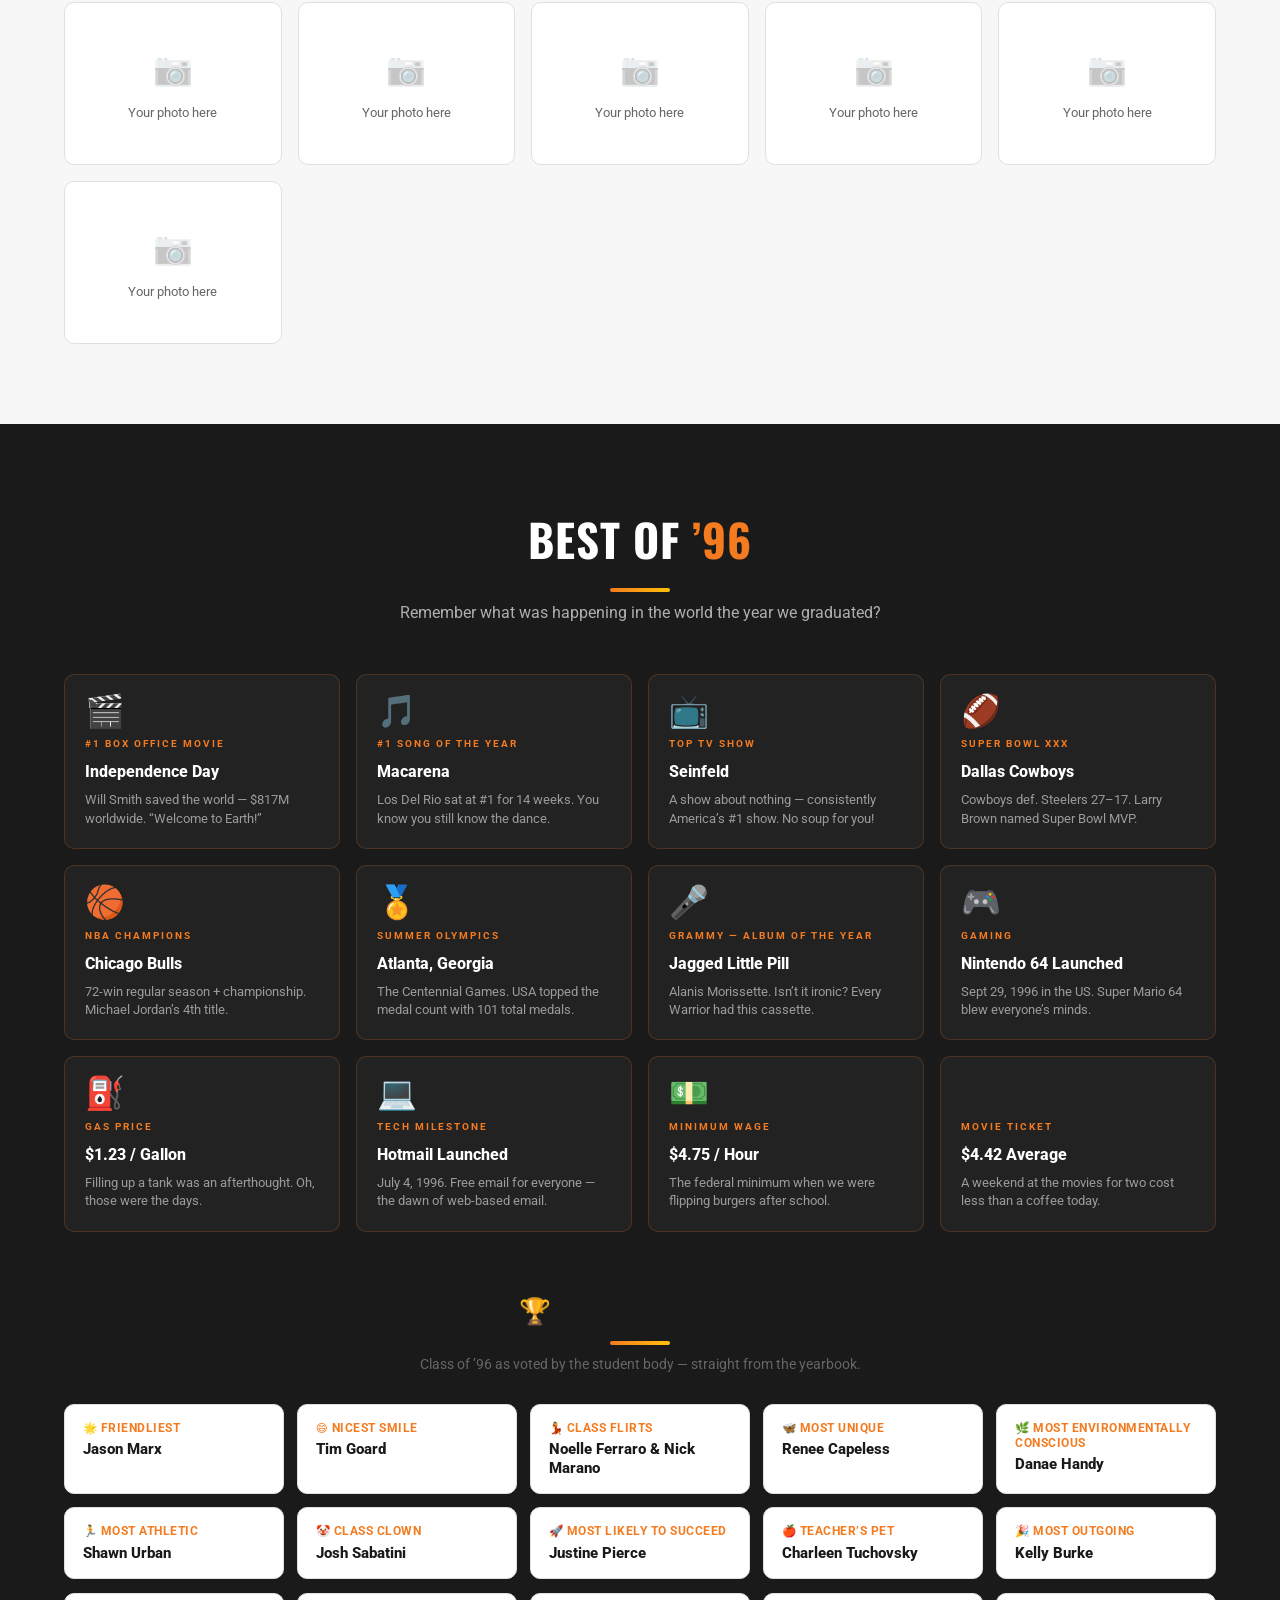
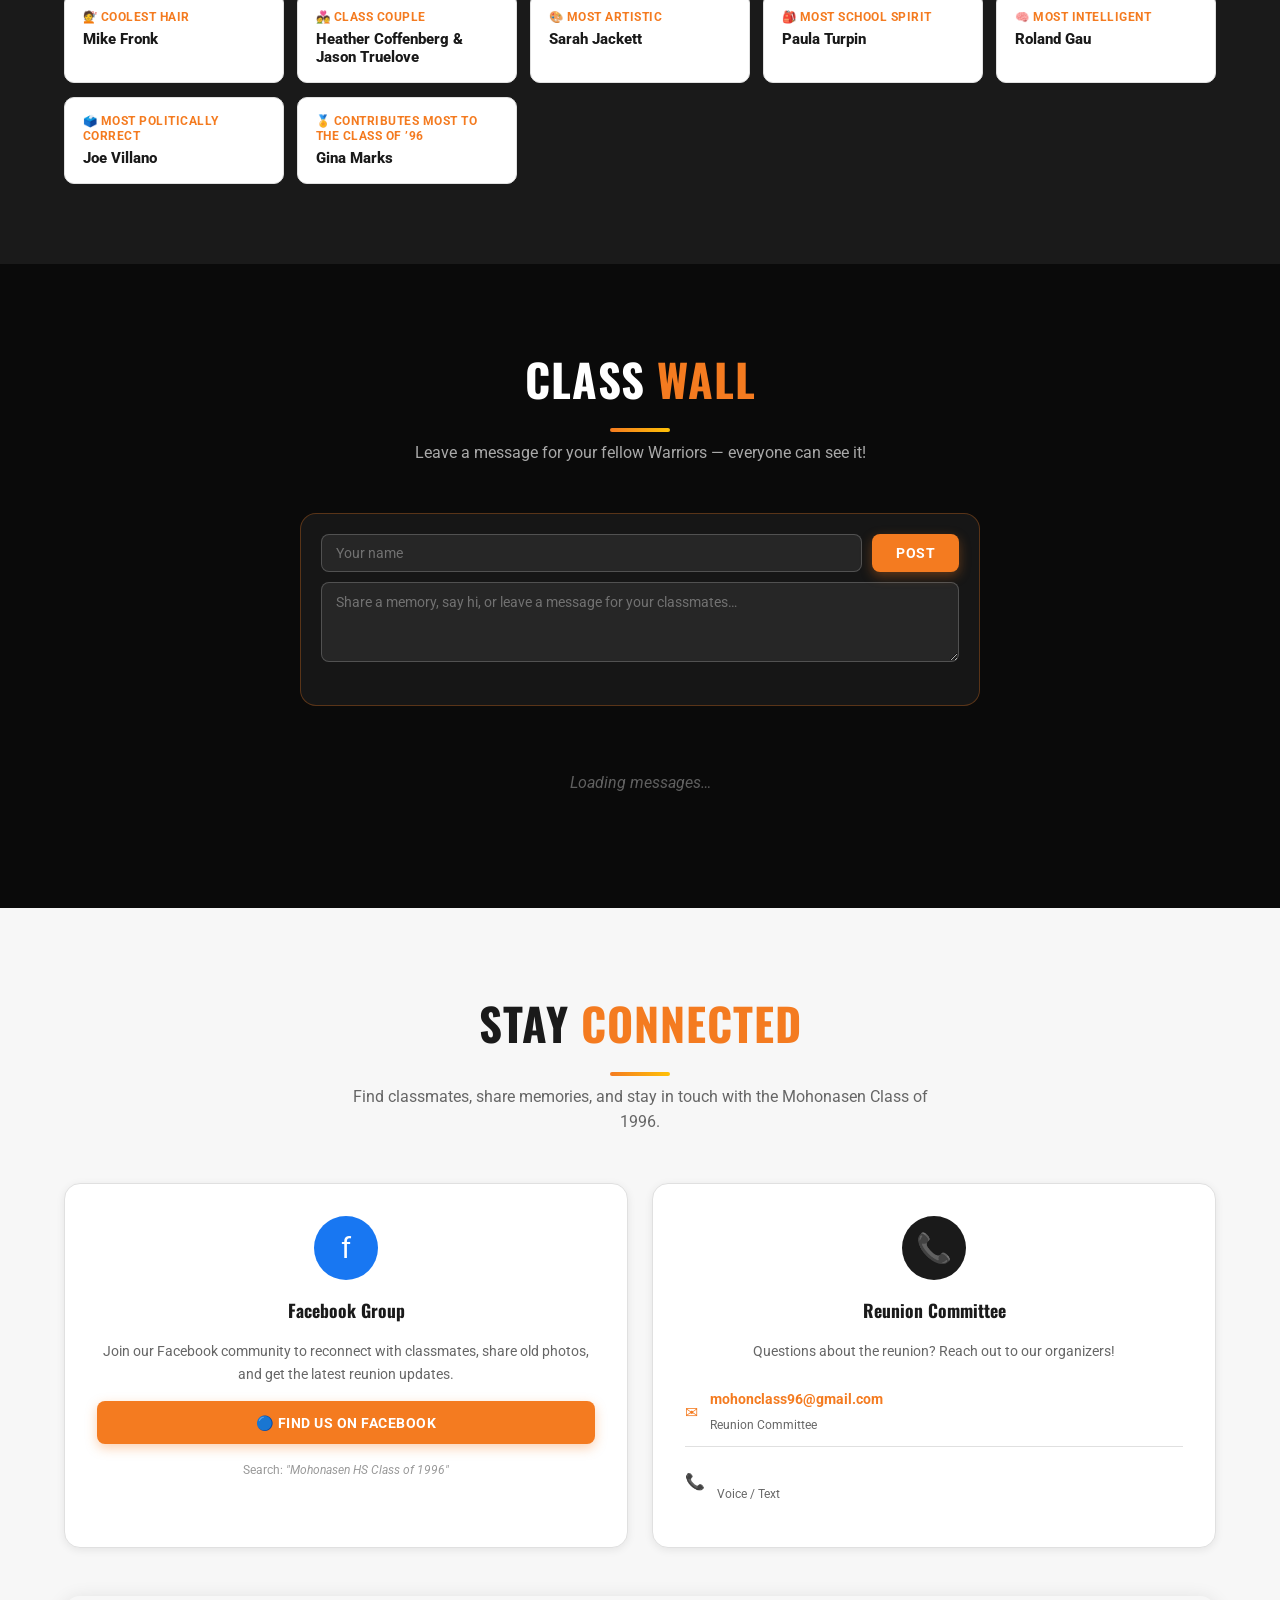
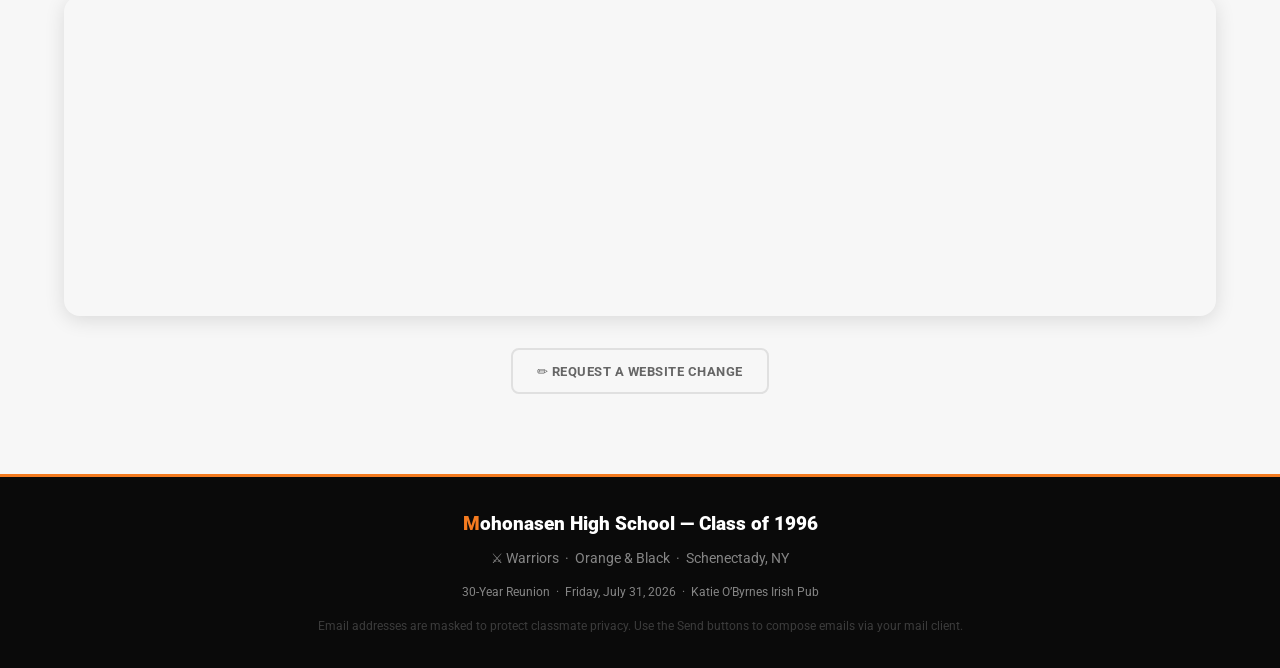
==== commit a46ca089: "Remove Warriors MIA stat card from stats bar Co-Authored-By: Claude Sonnet 4.6 <noreply@anthropic.co" ====
--- a/index.html
+++ b/index.html
@@ -97,10 +97,7 @@
         <div class="stat-num" id="statTotal">210</div>
         <div class="stat-label">Classmates Tracked</div>
       </a>
-      <a href="#classmates" class="stat-item stat-link" style="color:var(--missing-red);" onclick="setTimeout(()=>{document.querySelector('.filter-btn[data-filter=missing]')?.click()},300)">
-        <div class="stat-num" id="statMissing" style="color:var(--missing-red);">70</div>
-        <div class="stat-label">Warriors MIA</div>
-      </a>
+
       <a href="fallen.html" class="stat-item stat-link" style="color:#C4A96A;">
         <div class="stat-num" id="statFallen" style="color:#C4A96A;">5</div>
         <div class="stat-label">Fallen Warriors</div>
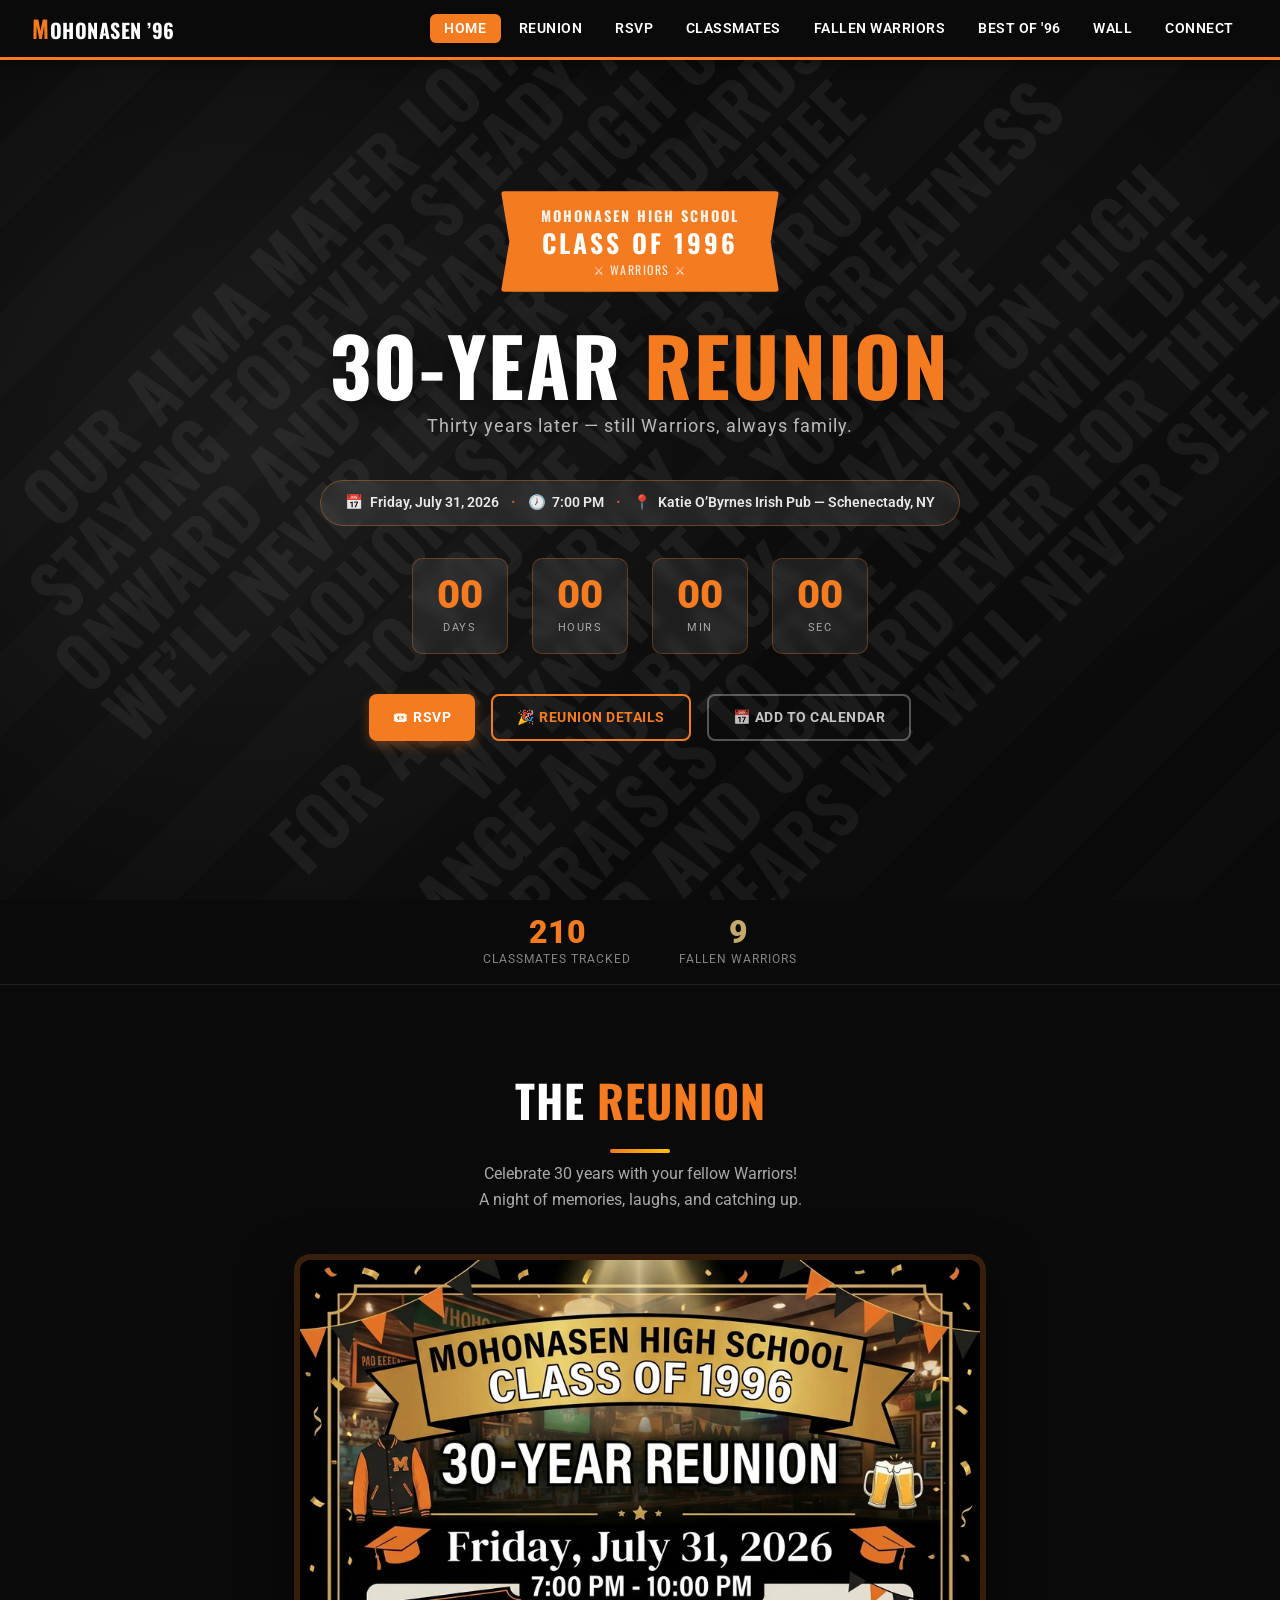
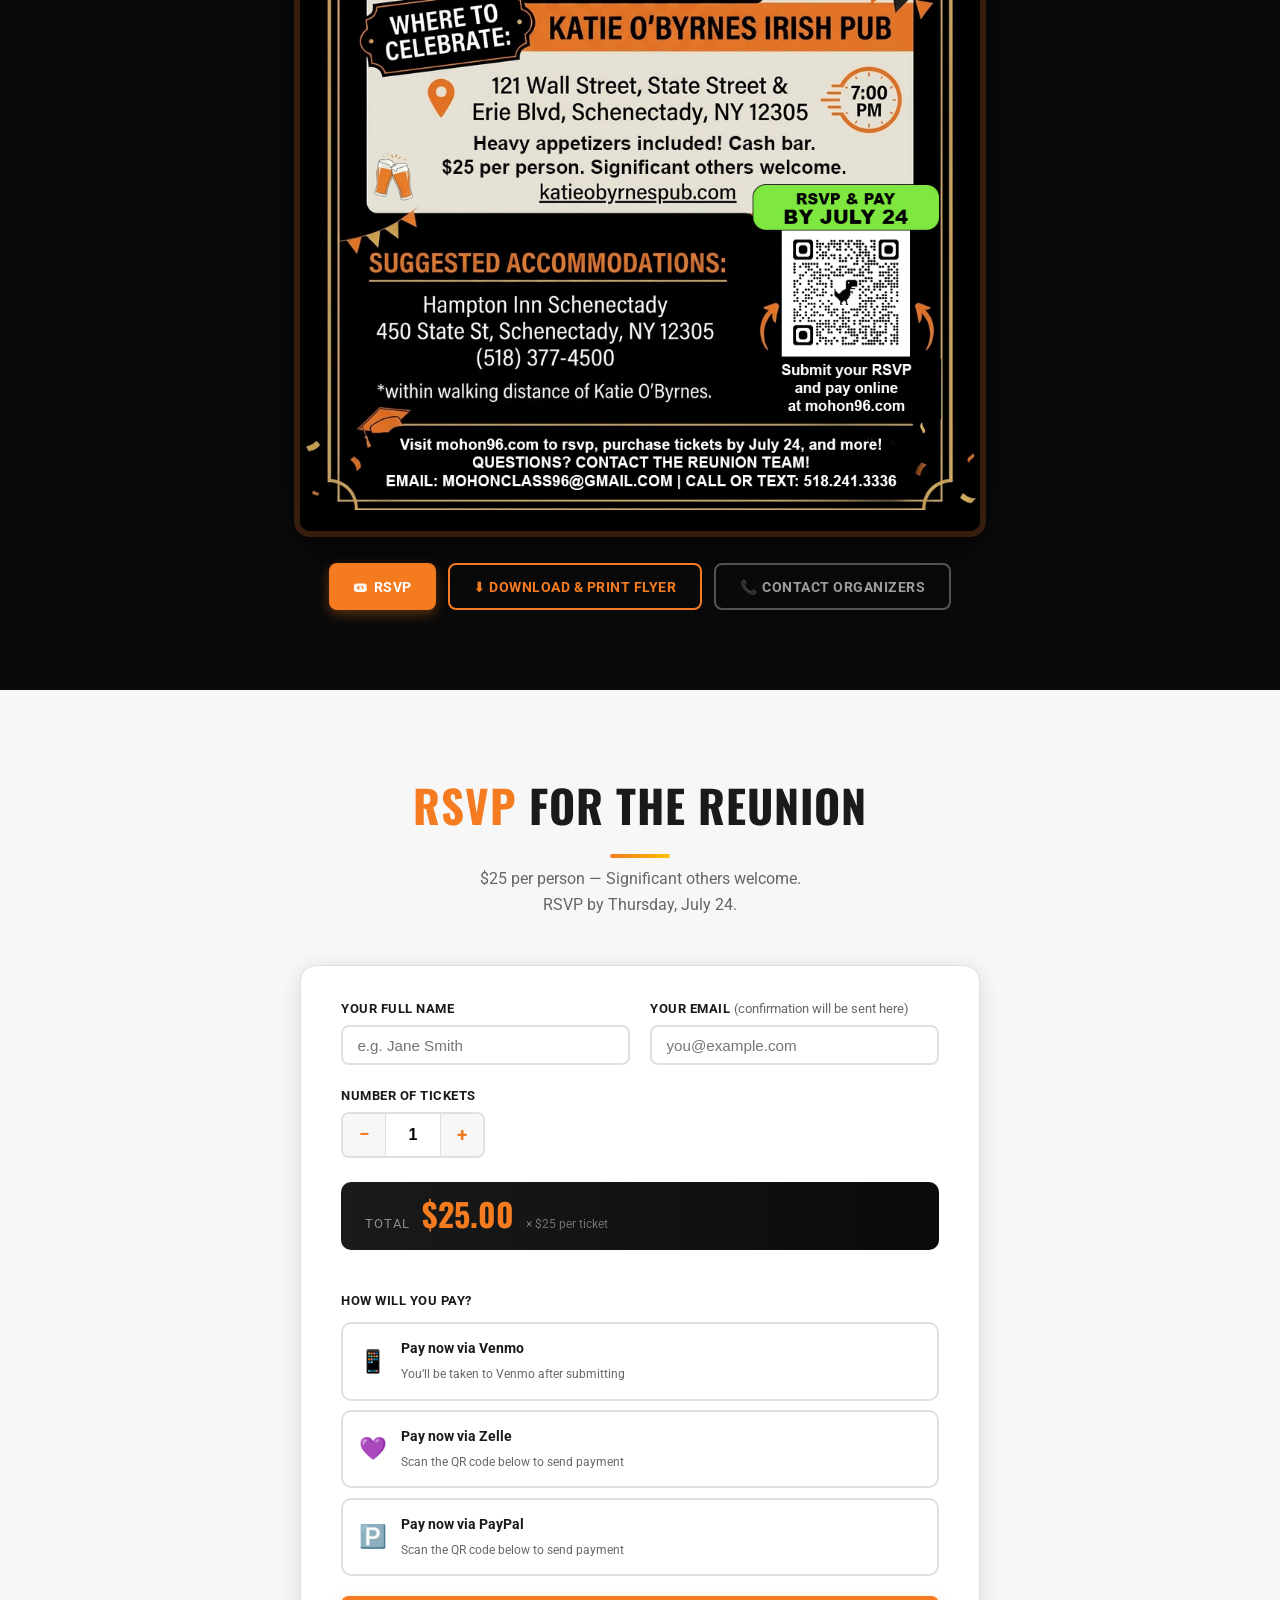
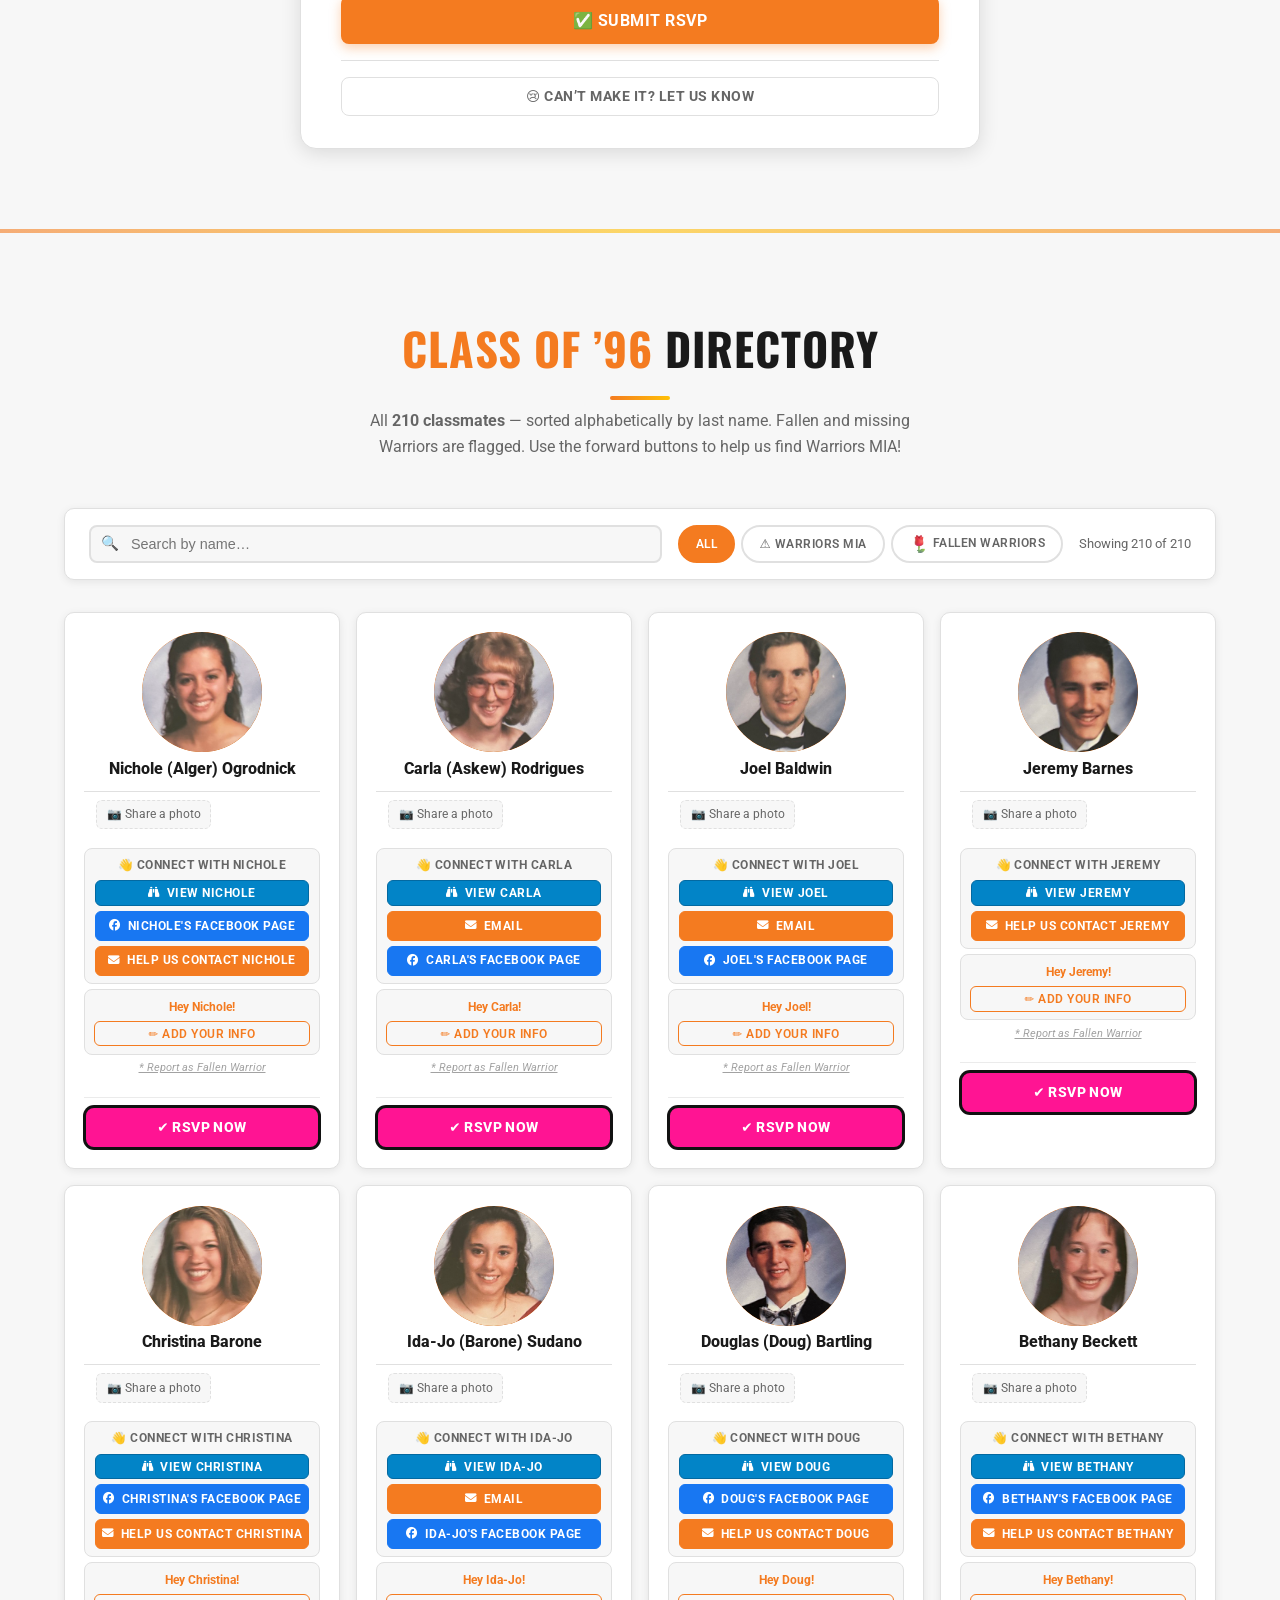
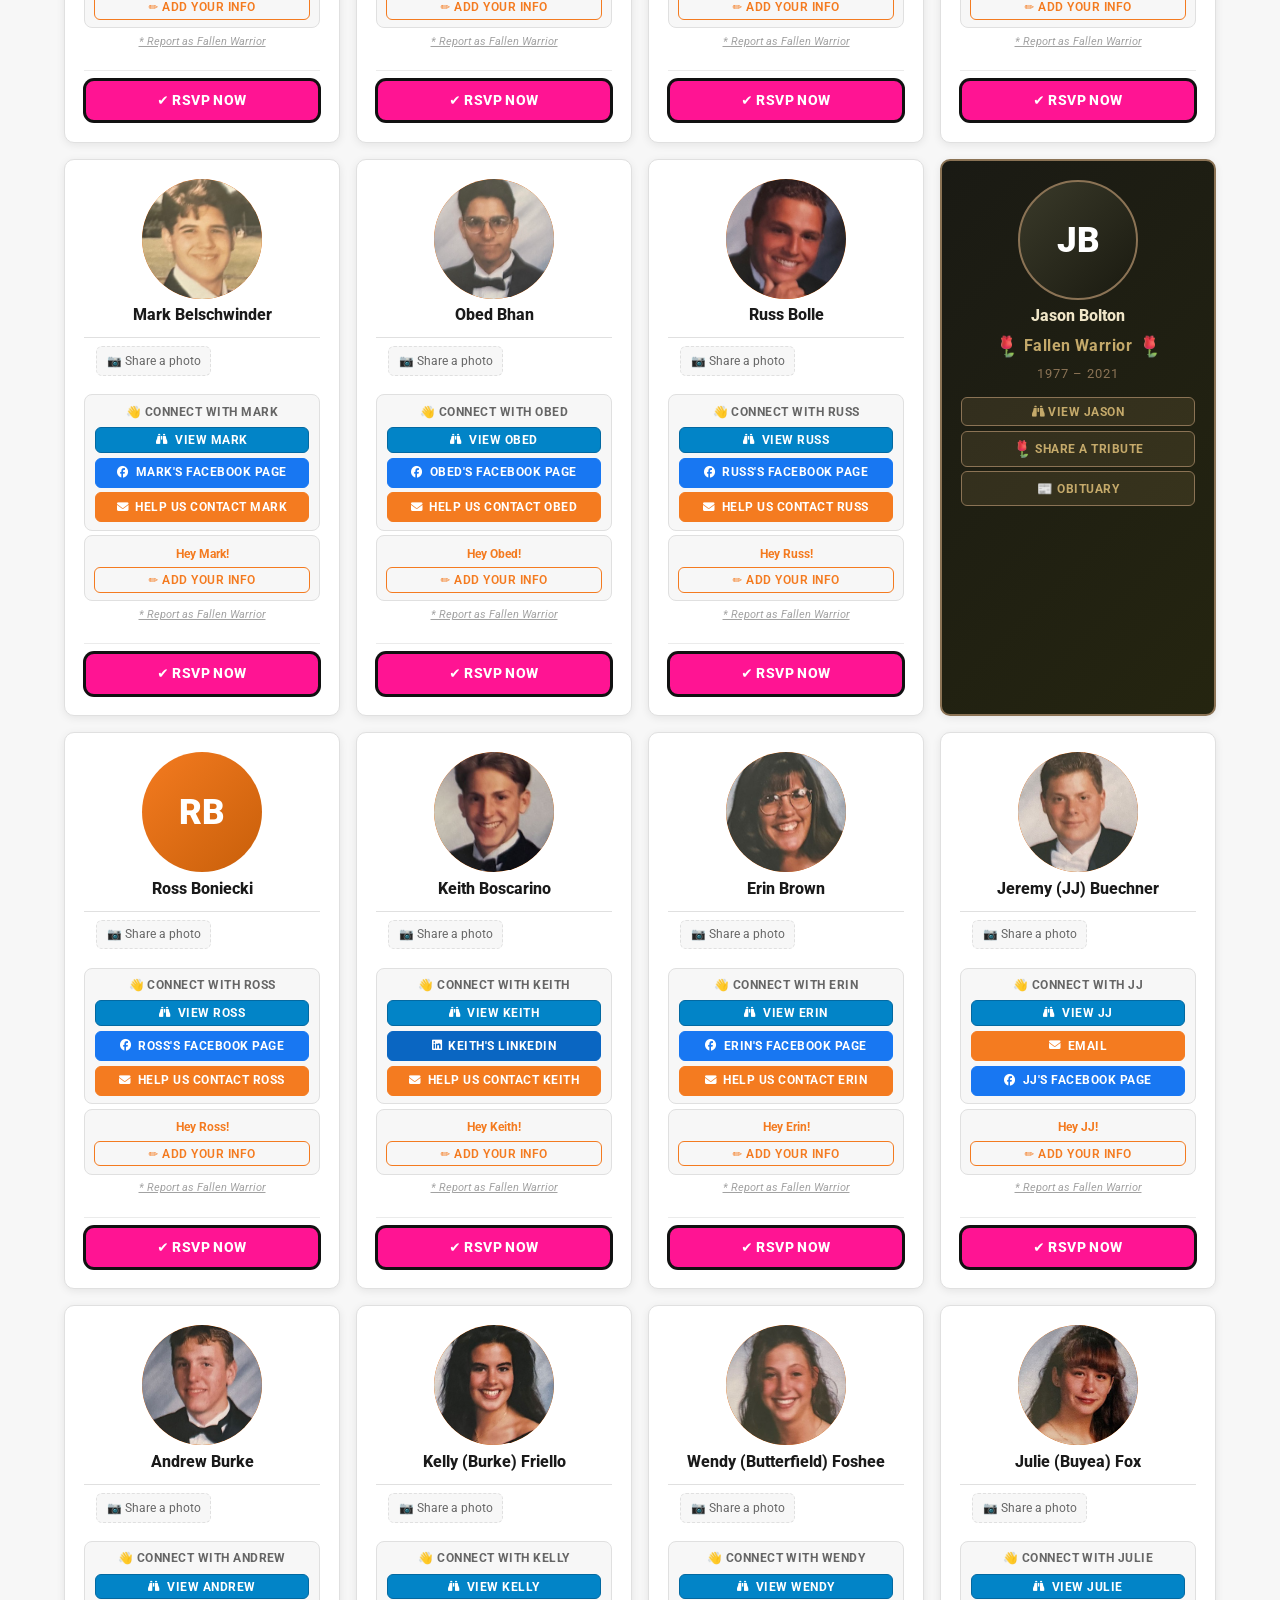
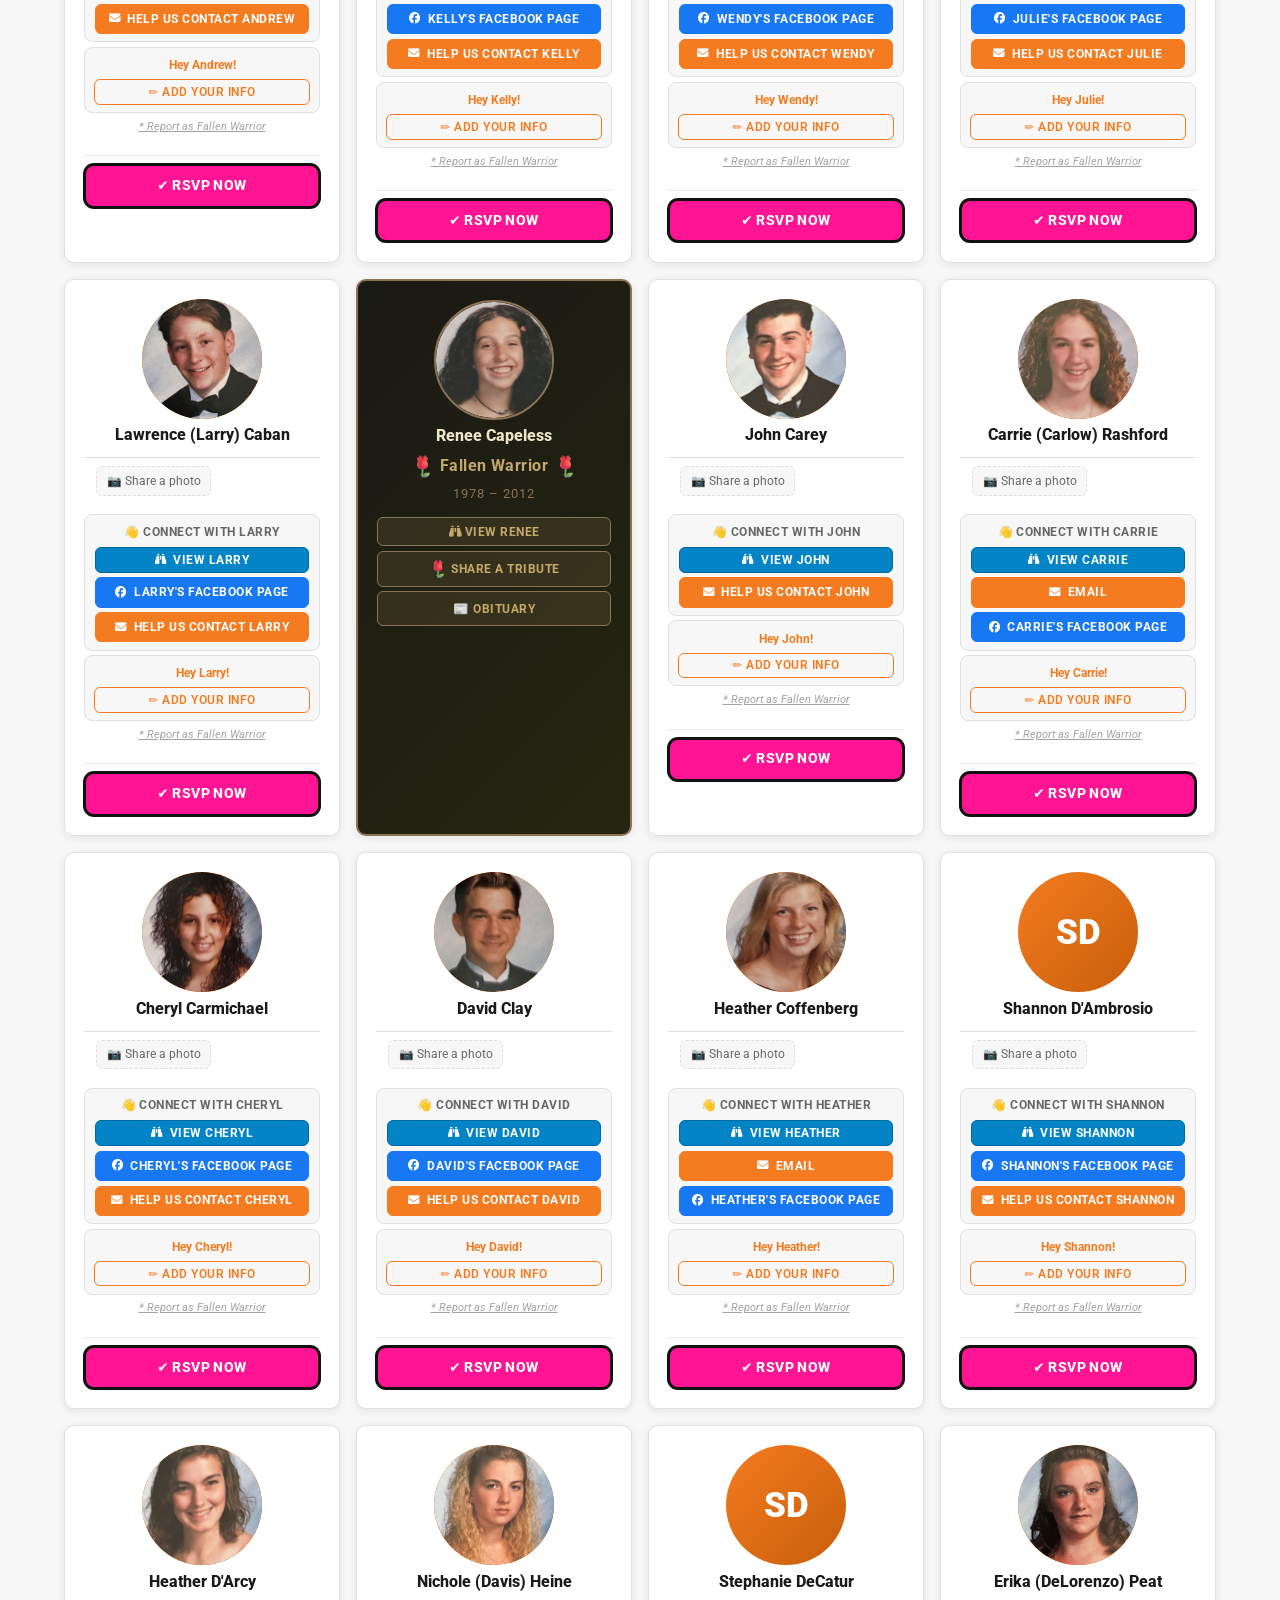
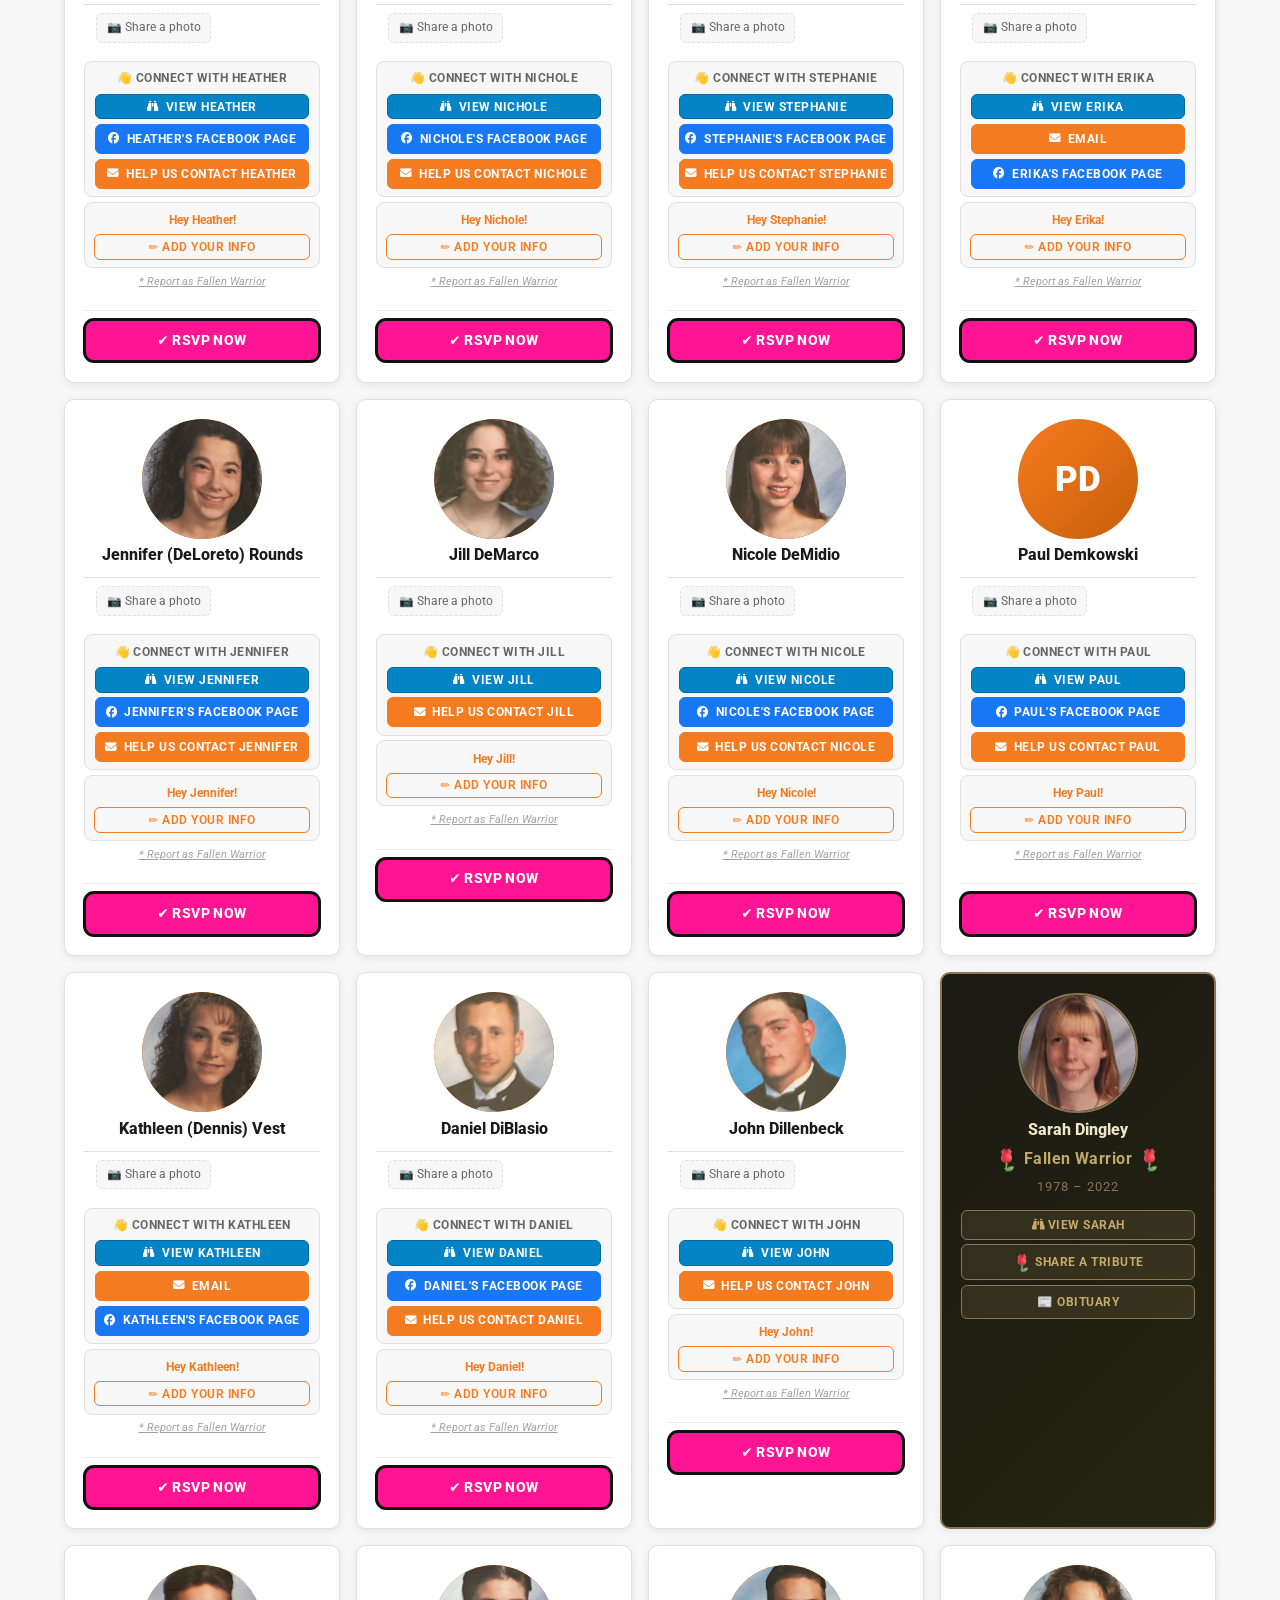
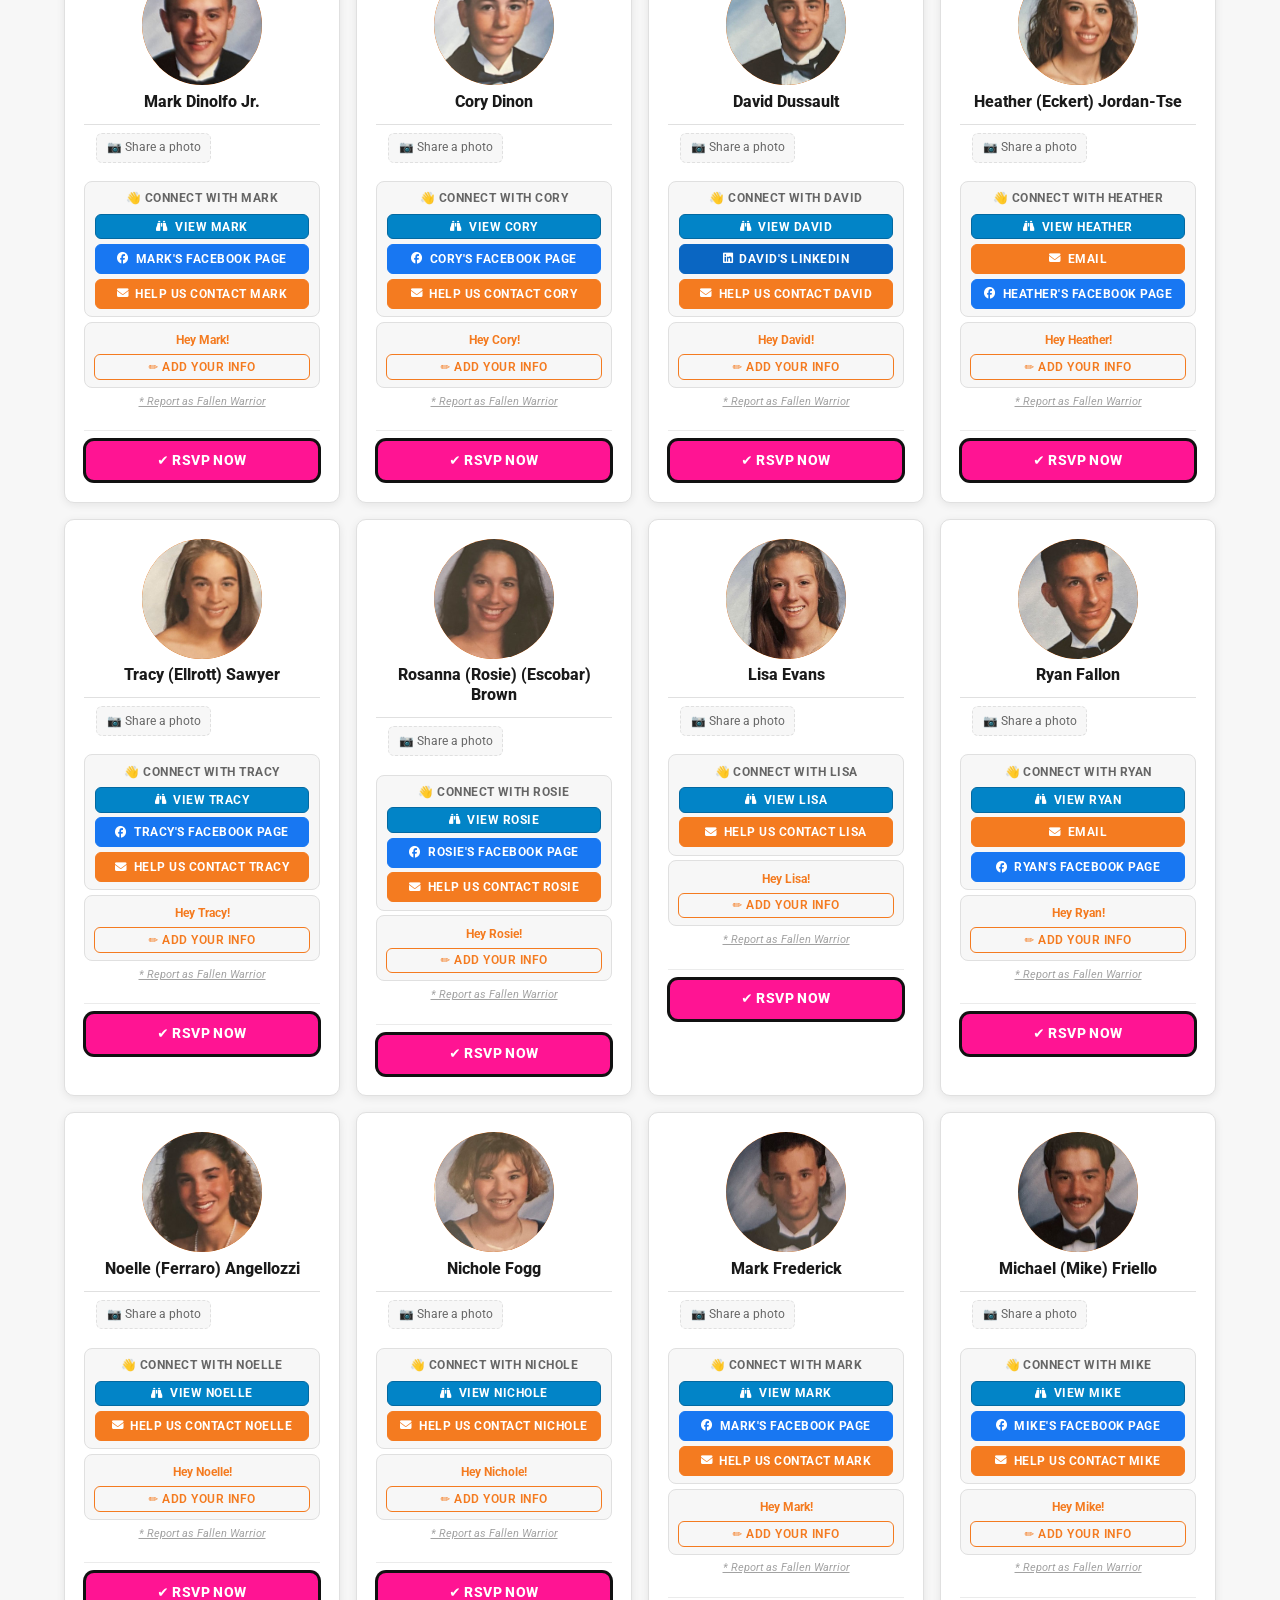
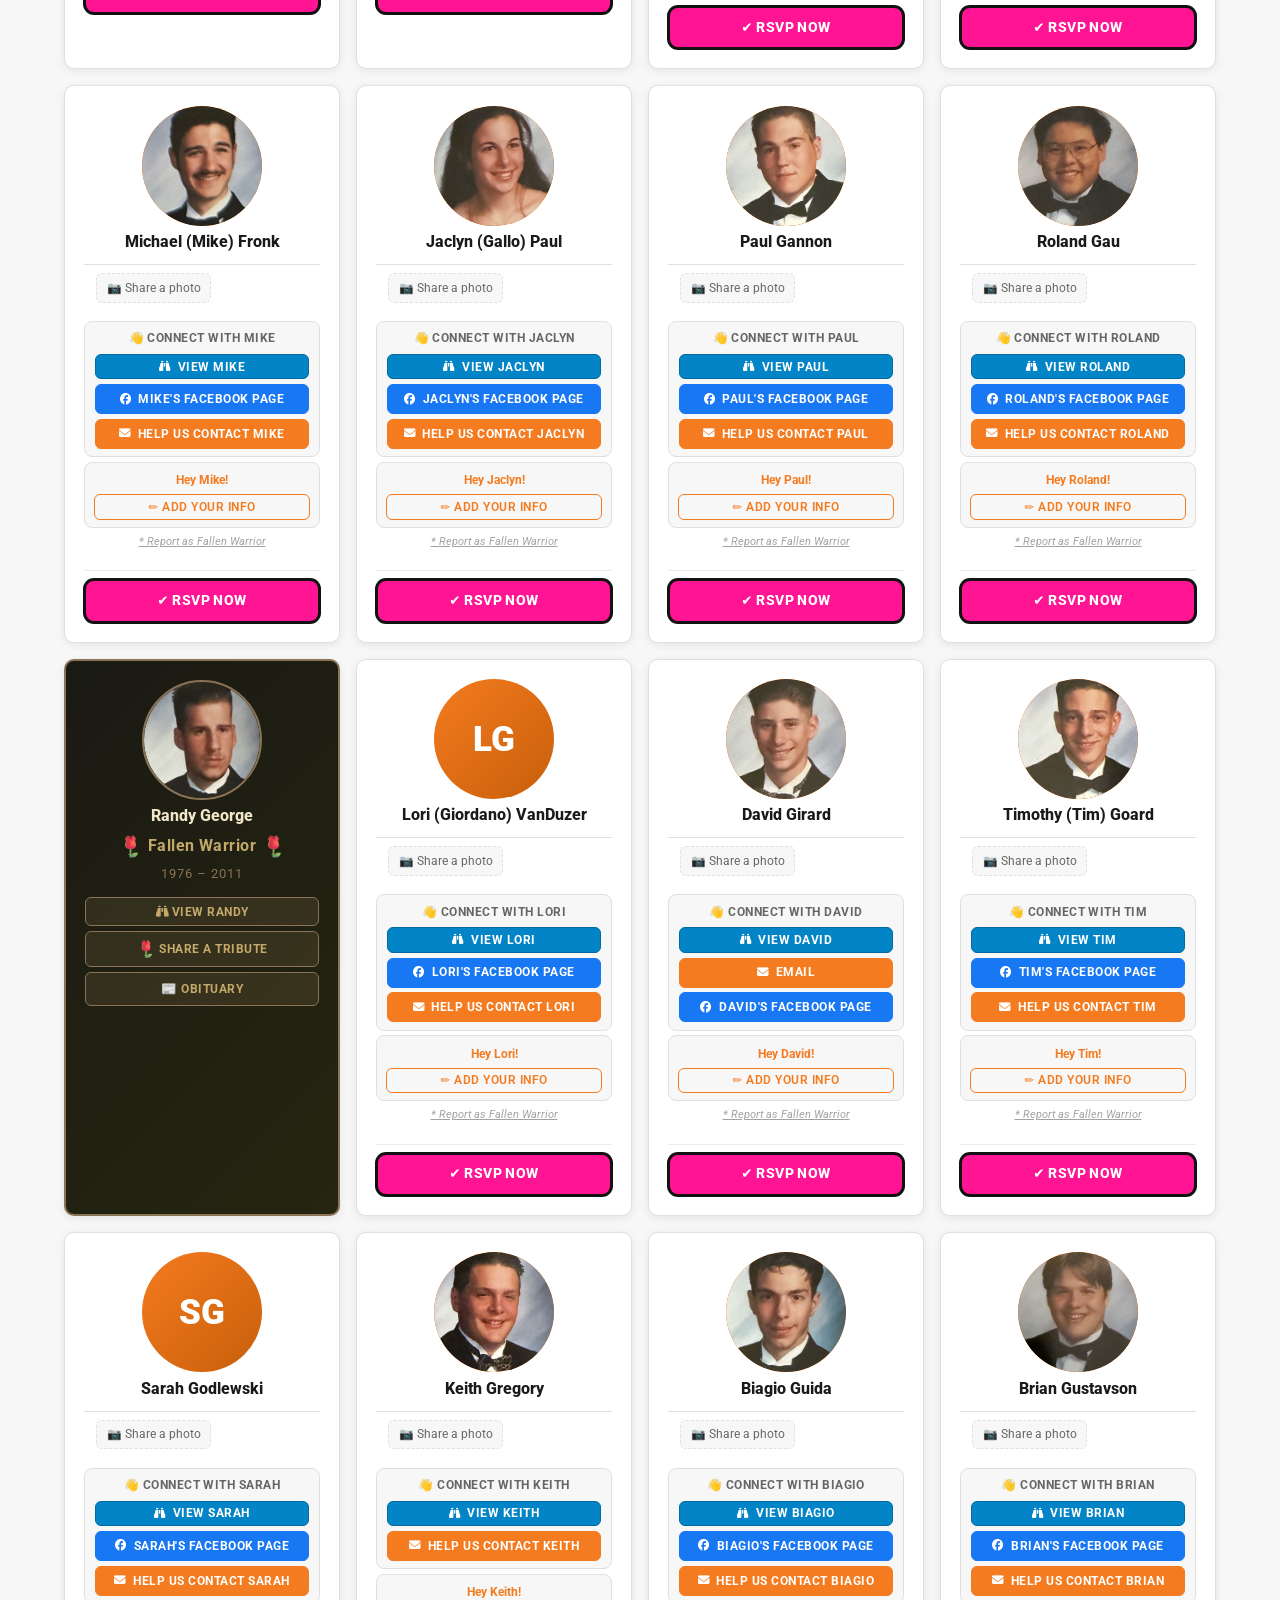
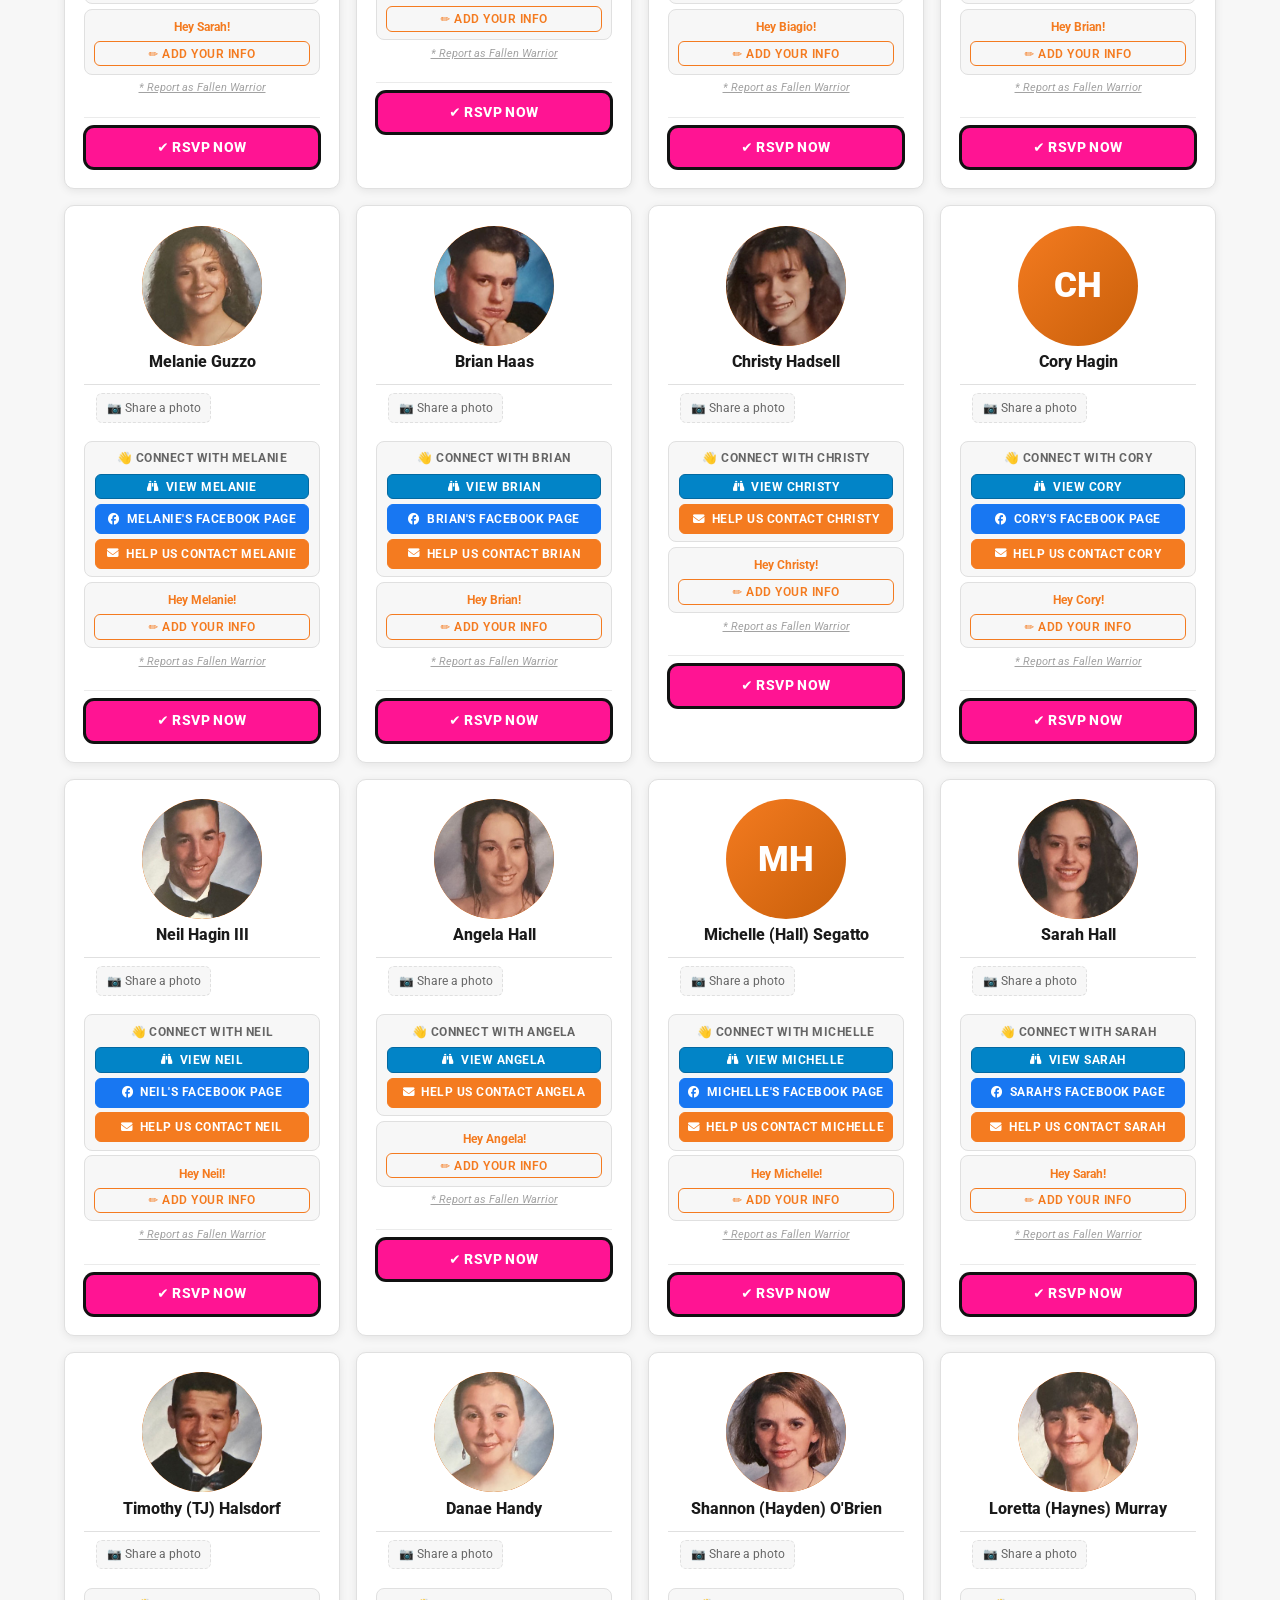
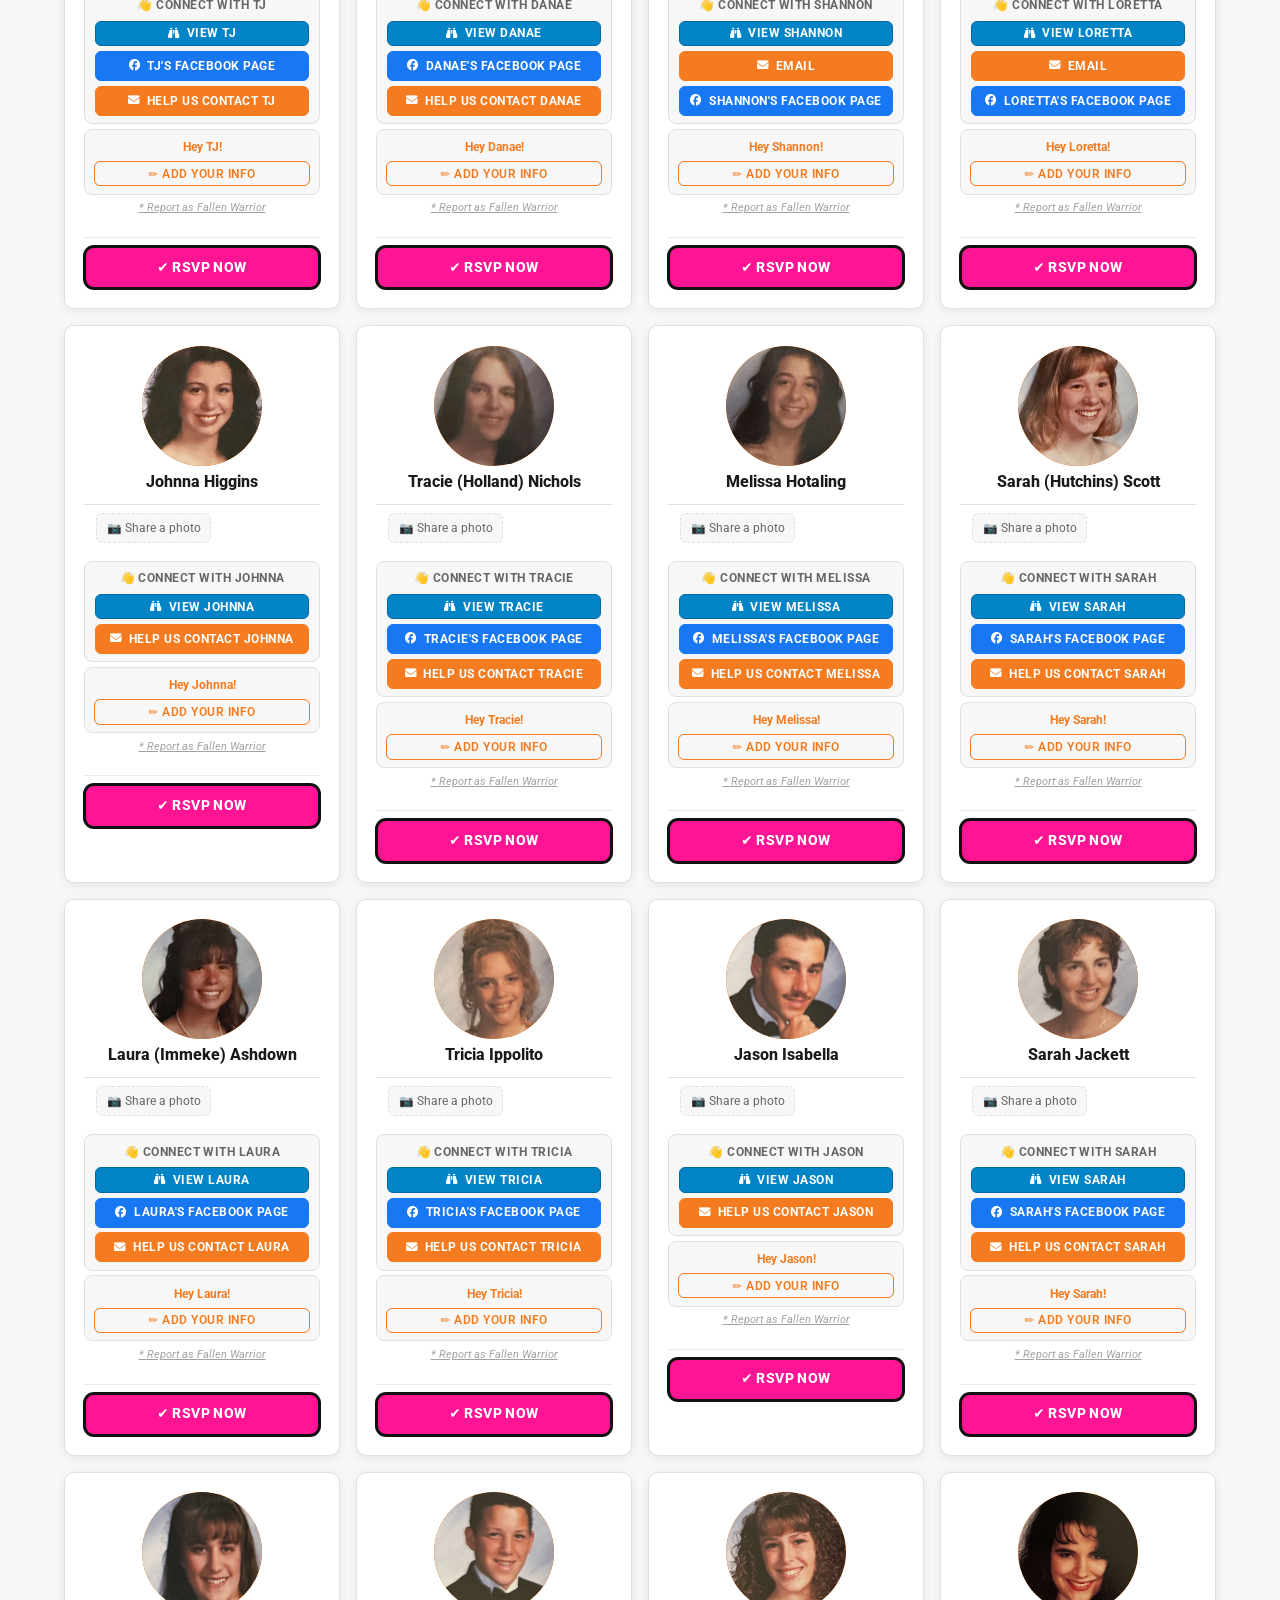
==== commit e0a8318d: "Remove Warriors Missing in Action banner" ====
--- a/index.html
+++ b/index.html
@@ -261,16 +261,6 @@
          Use the forward buttons to help us find Warriors MIA!</p>
     </div>
 
-    <div class="missing-notice">
-      <span class="notice-icon">⚠️</span>
-      <p>
-        <strong>Warriors Missing in Action — We need your help!</strong><br>
-        We've lost touch with <strong id="missingCount">73</strong> classmates.
-        If you know how to reach any of them, click <strong>"Do you know…? Forward a Notification"</strong>
-        on their card to send an email or text to someone who might know them.
-      </p>
-    </div>
-
     <!-- Controls -->
     <div class="classmates-controls">
       <div class="search-wrap">
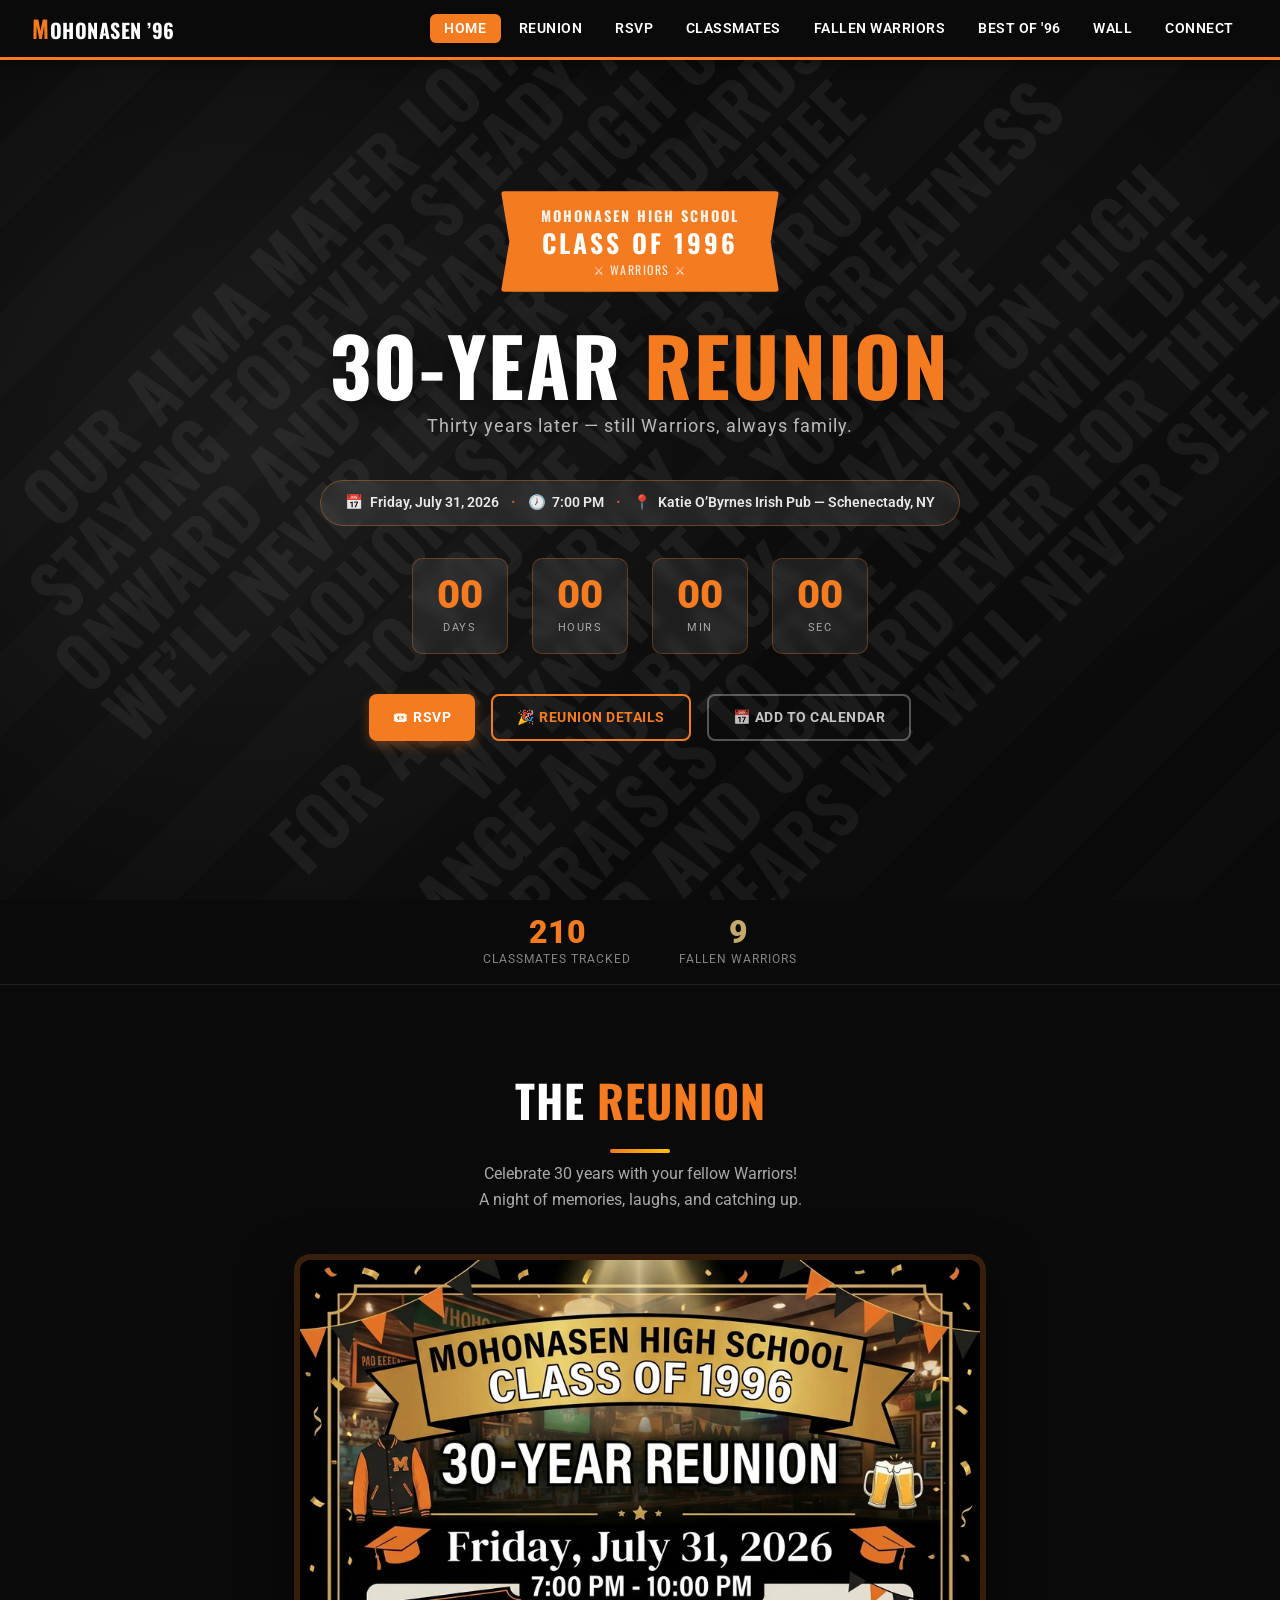
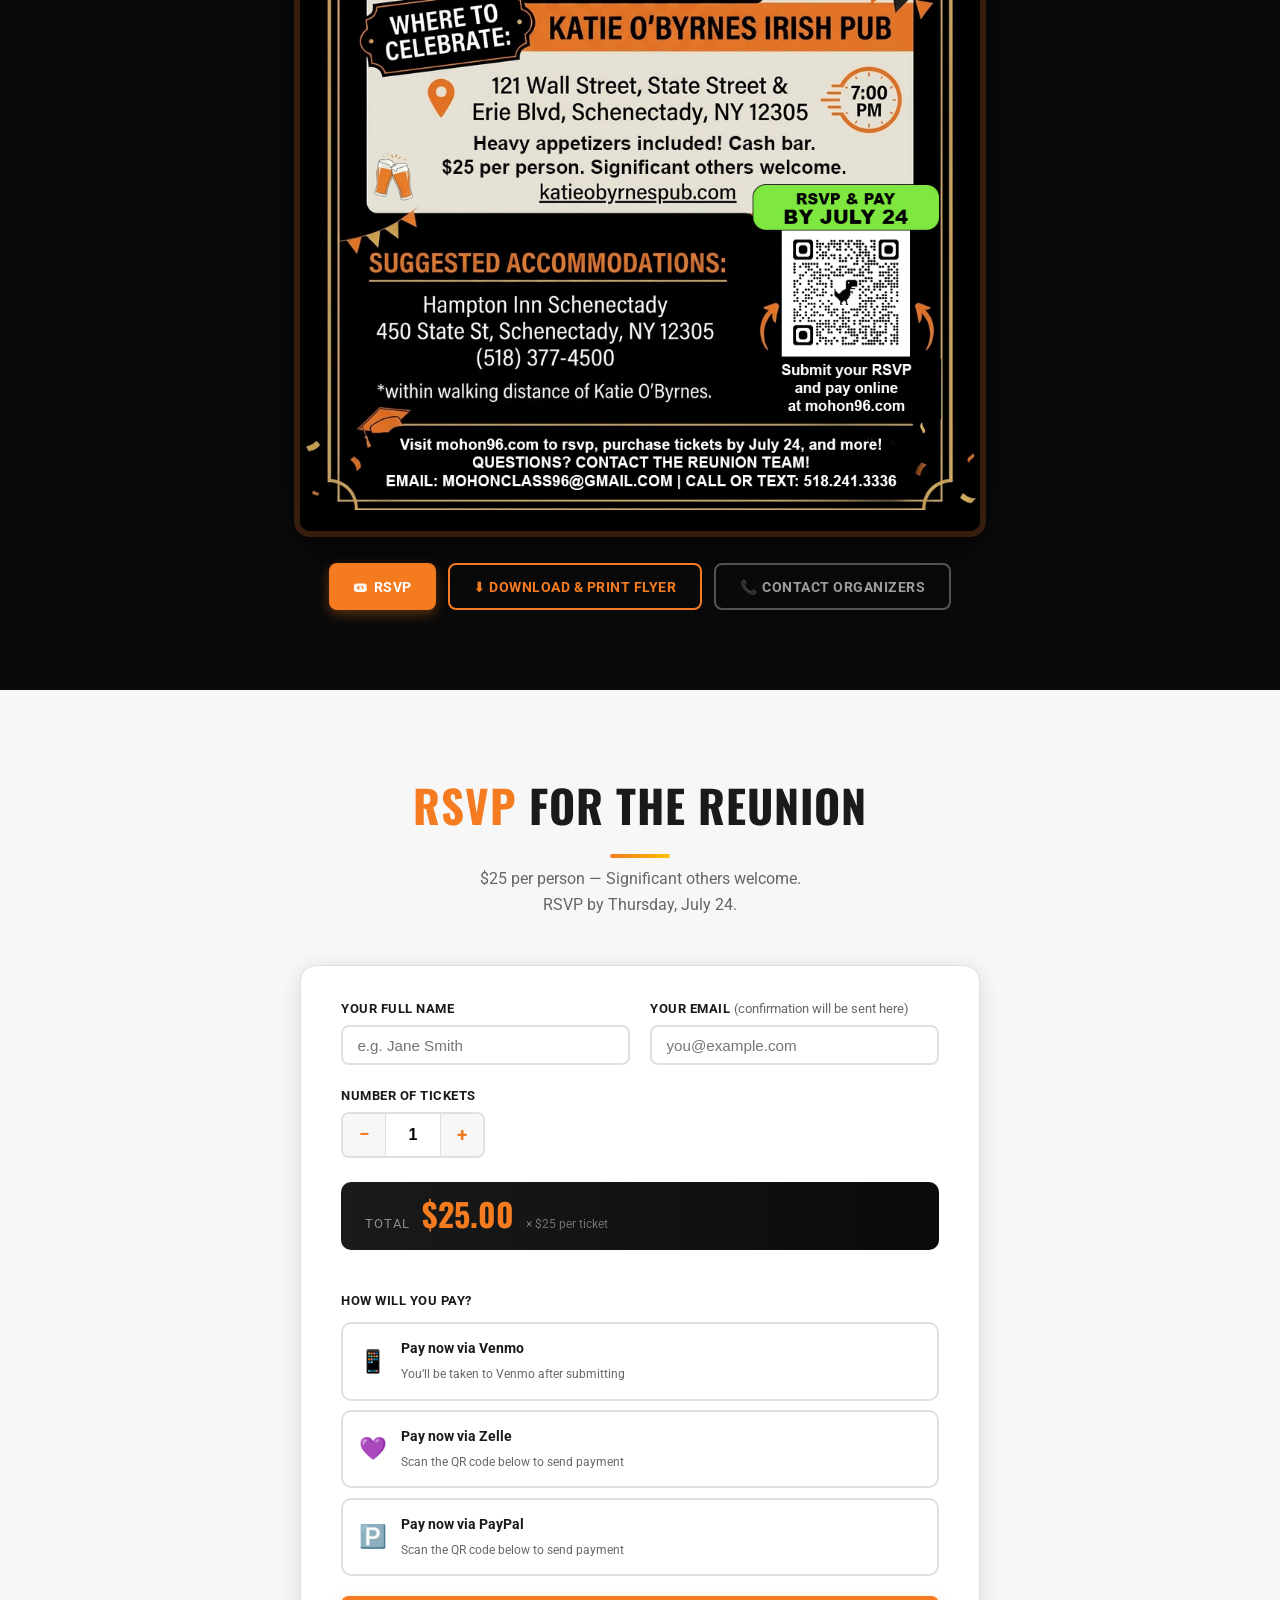
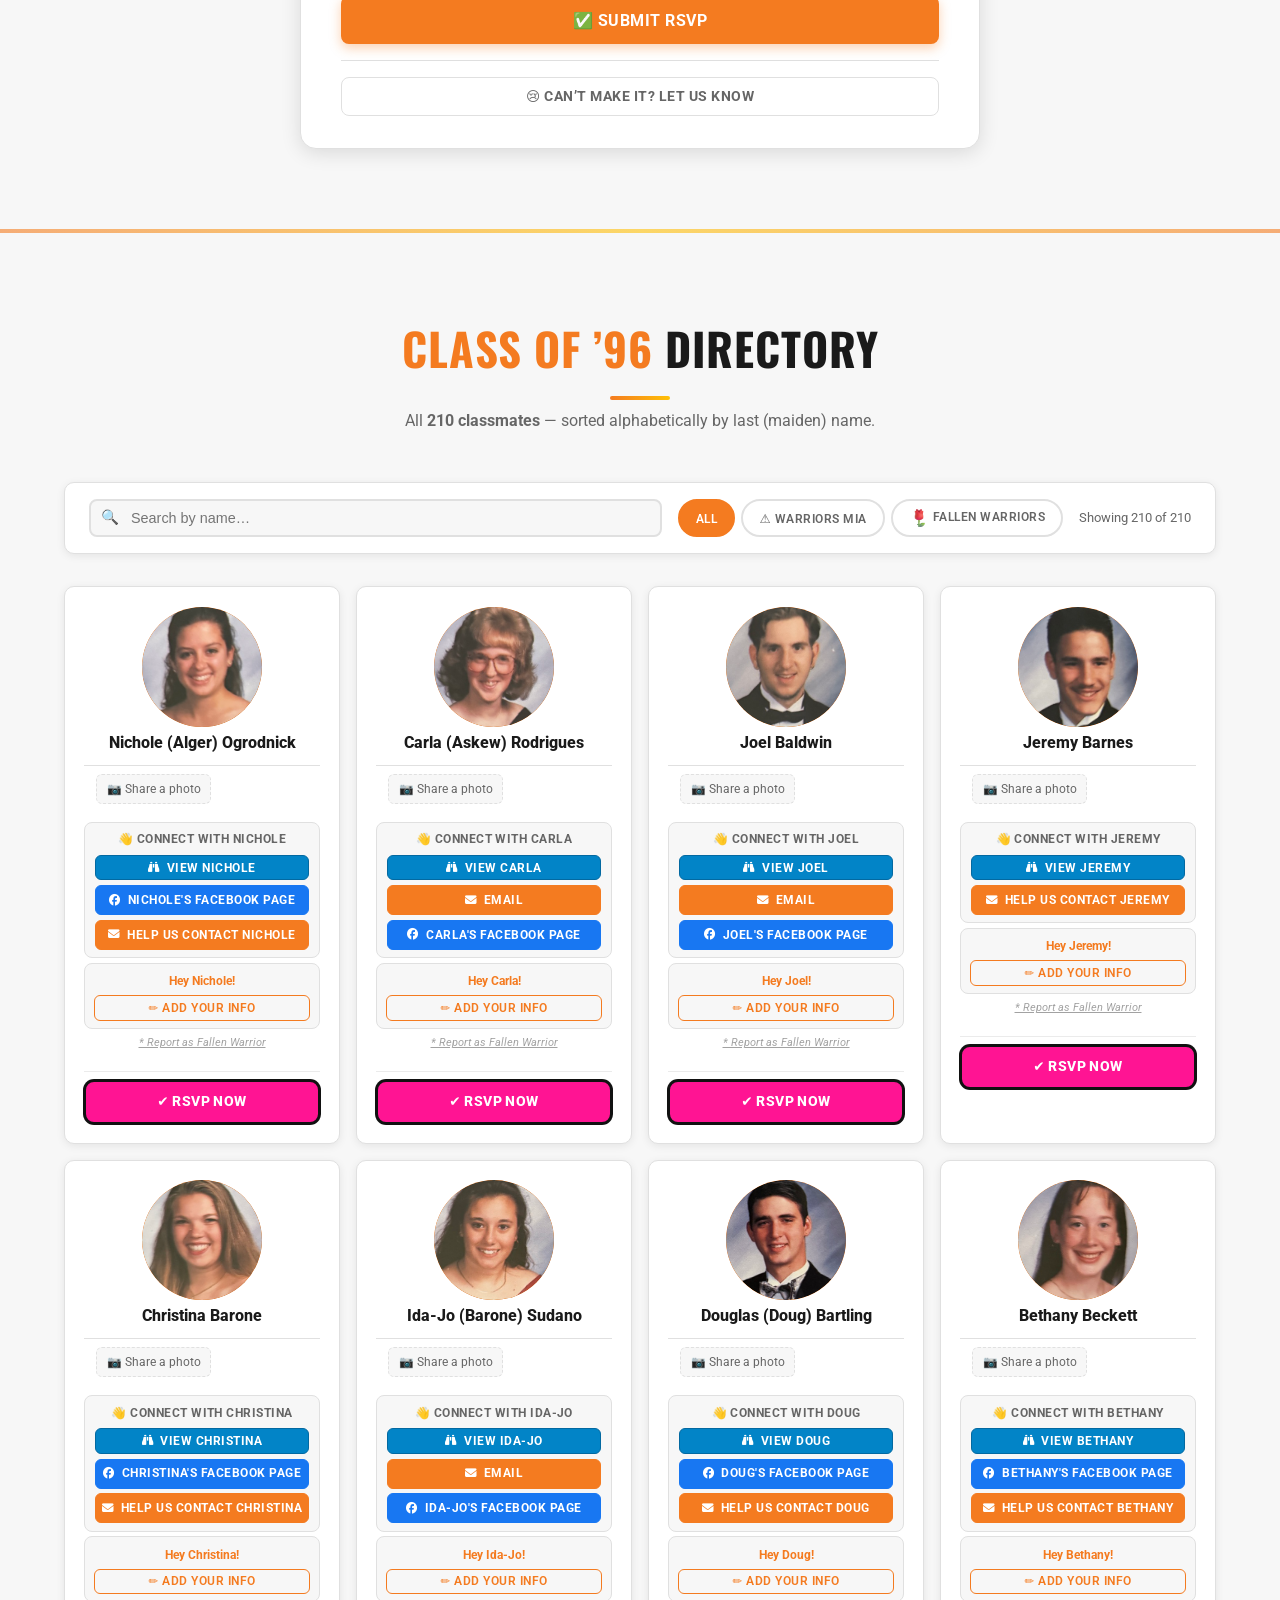
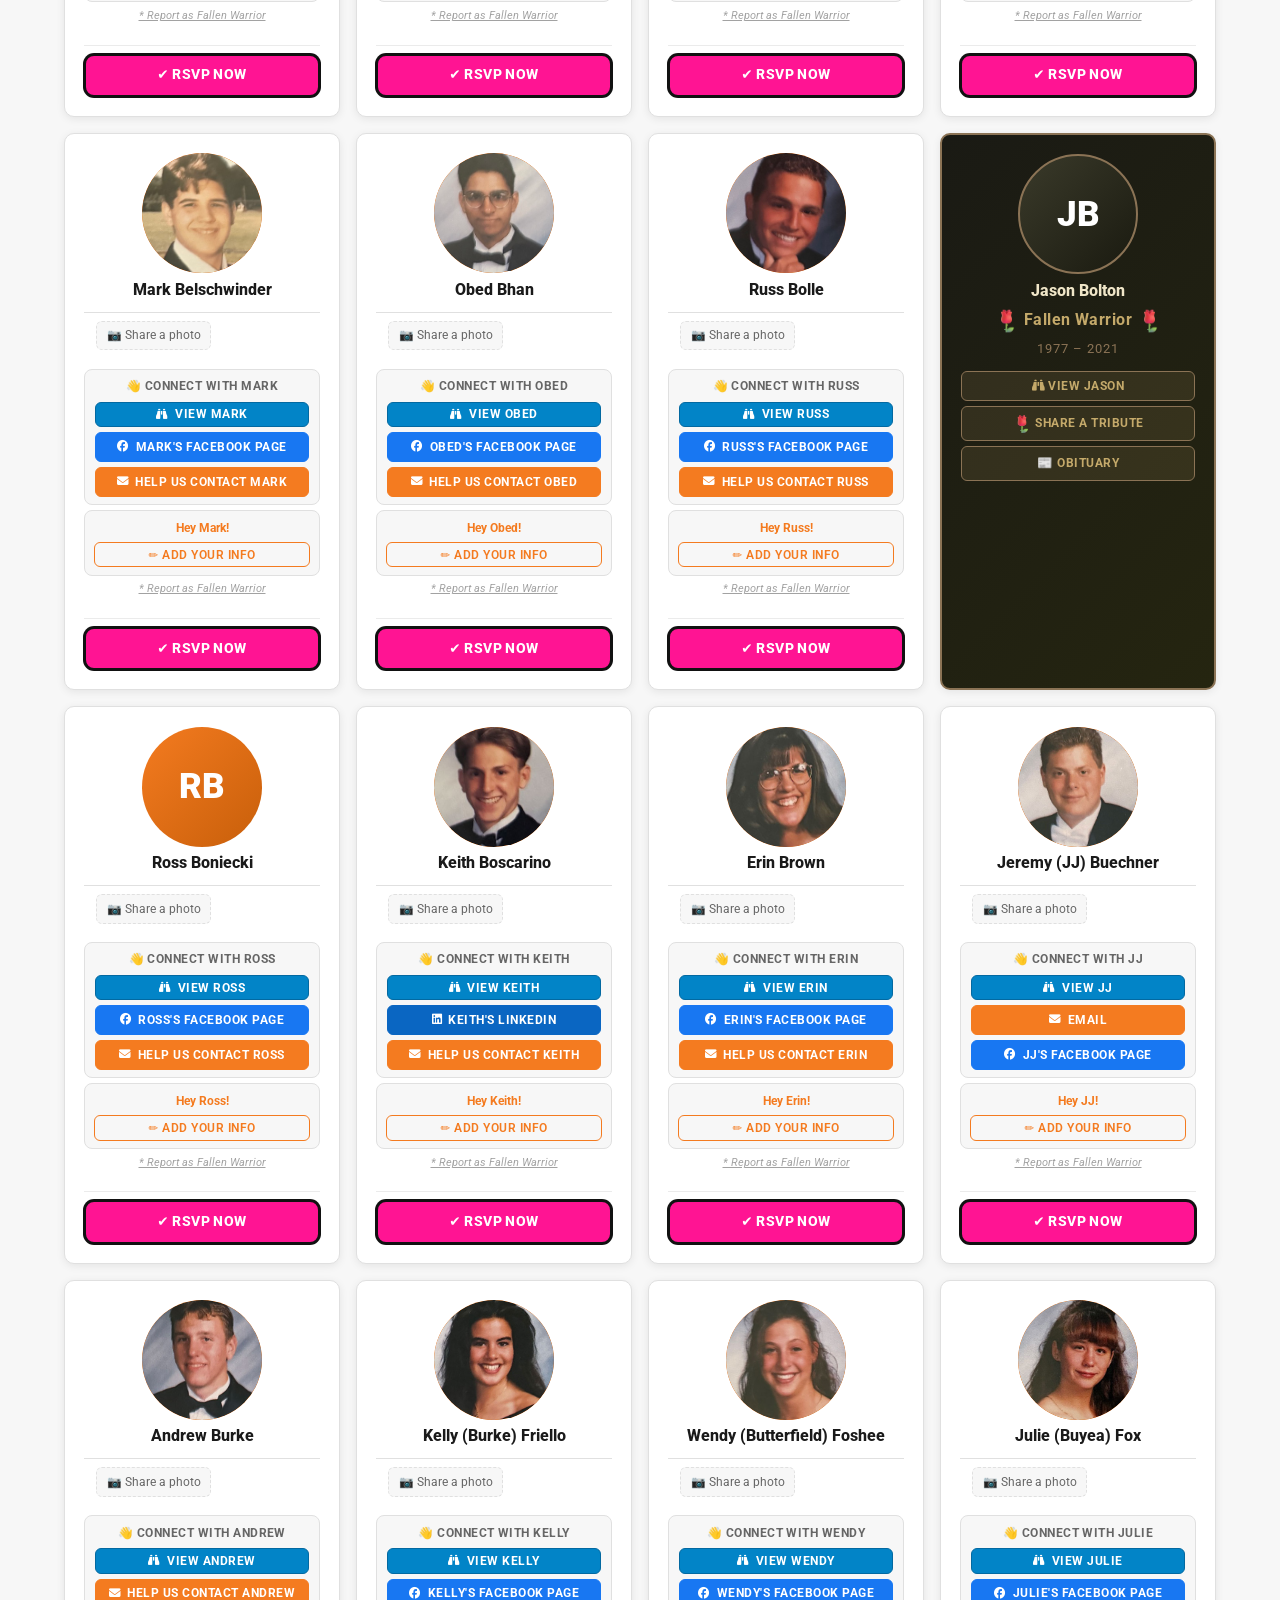
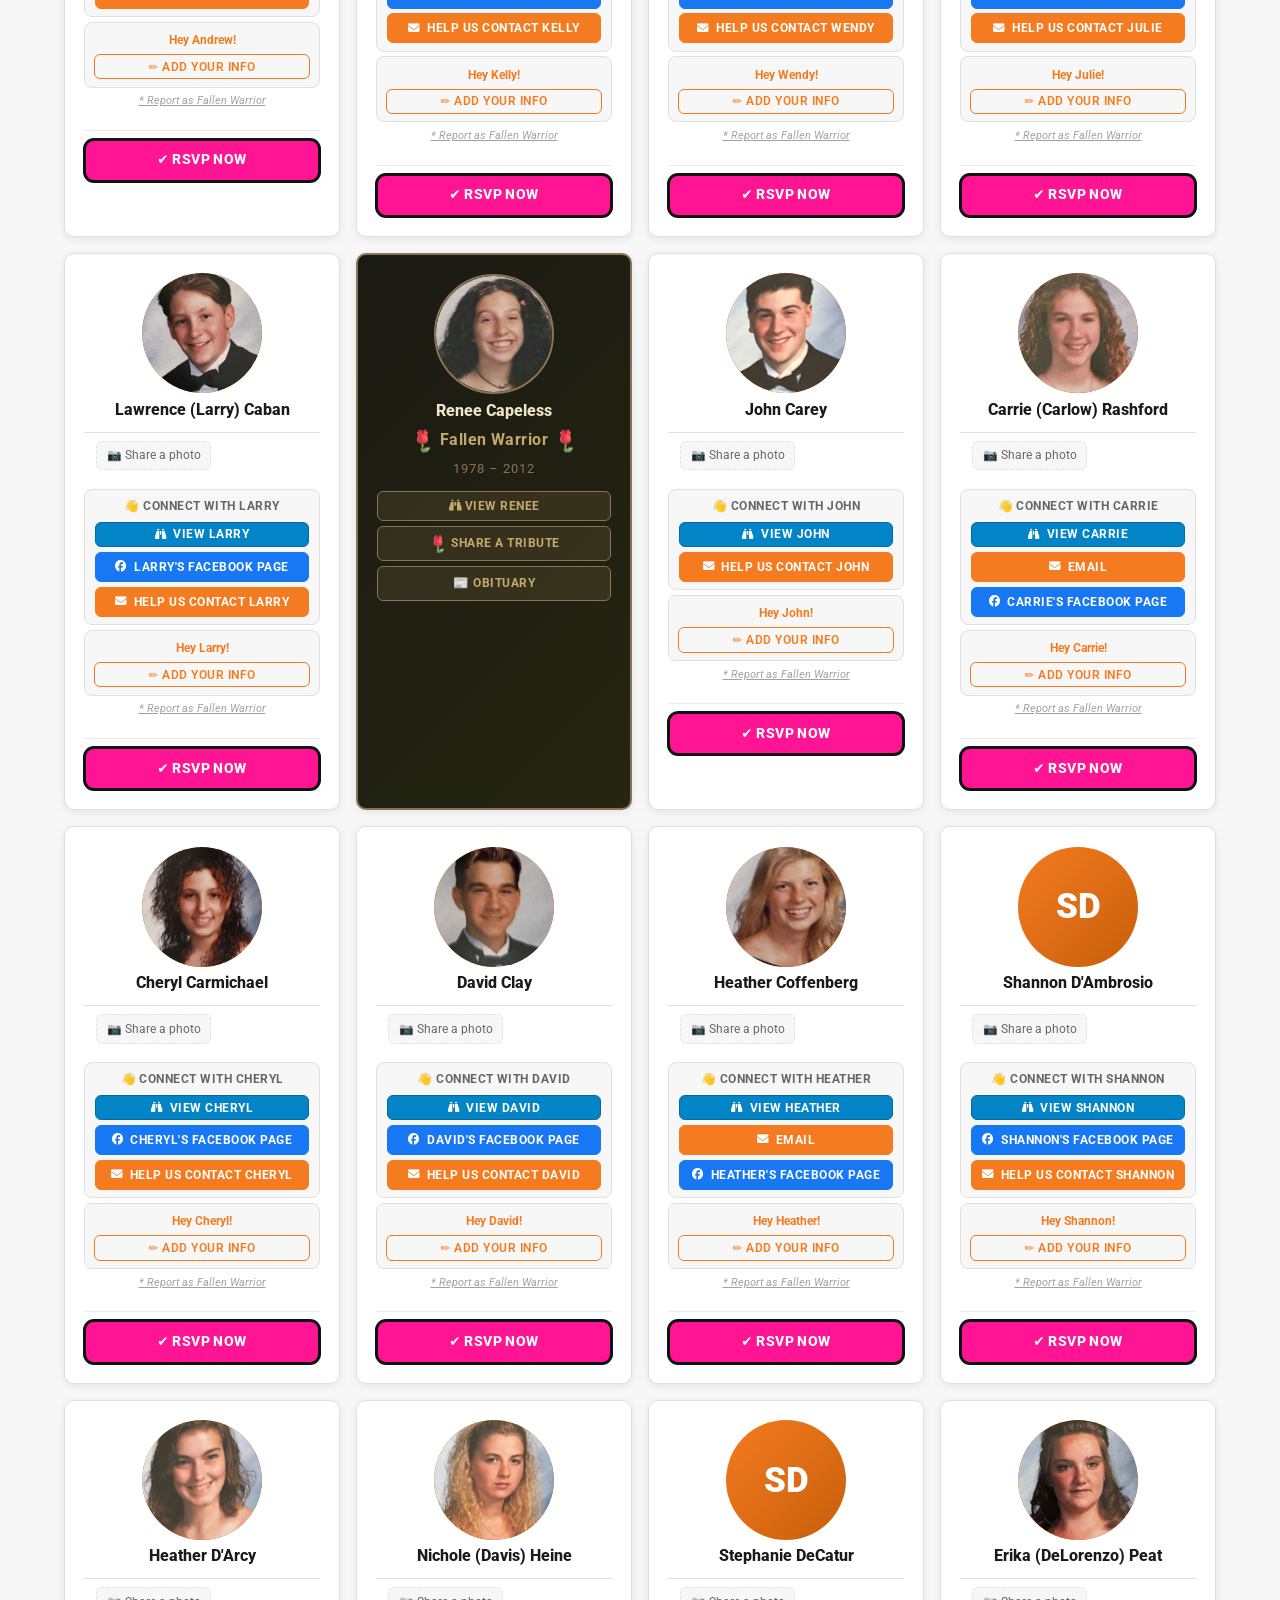
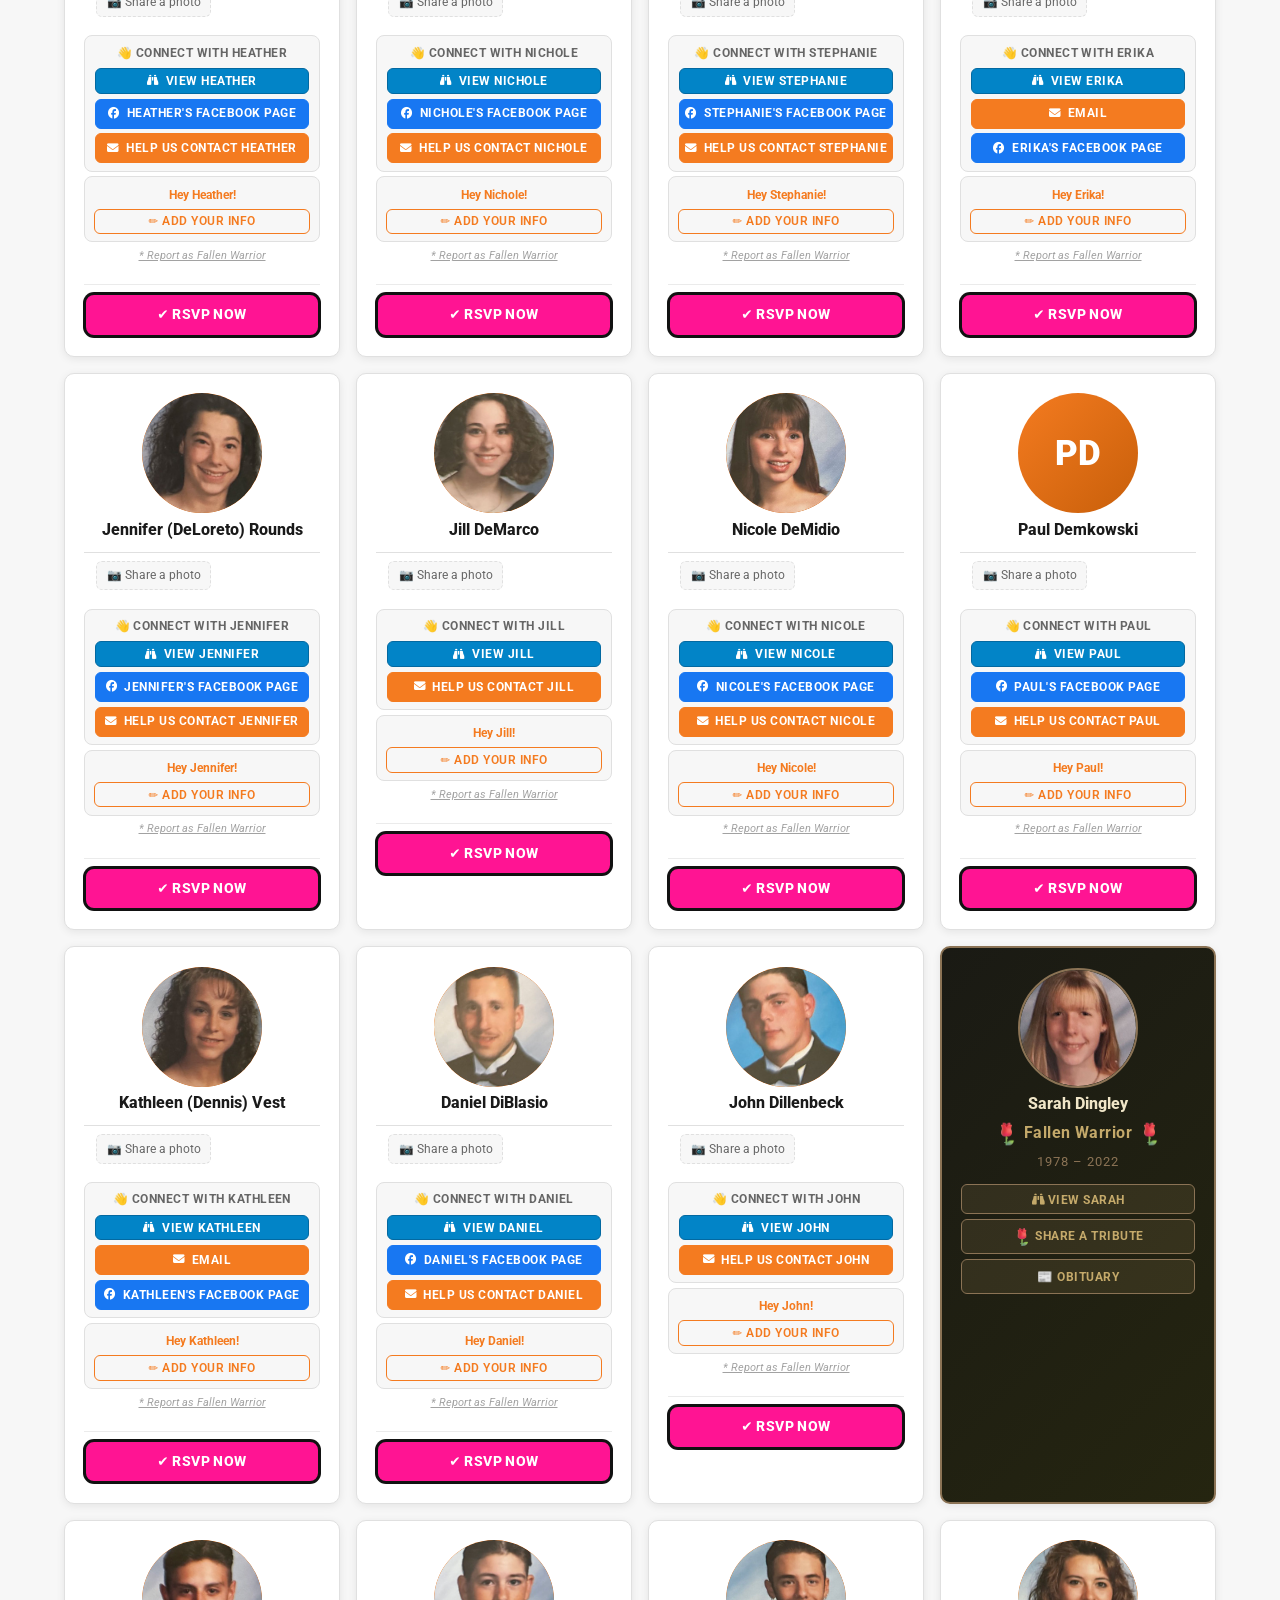
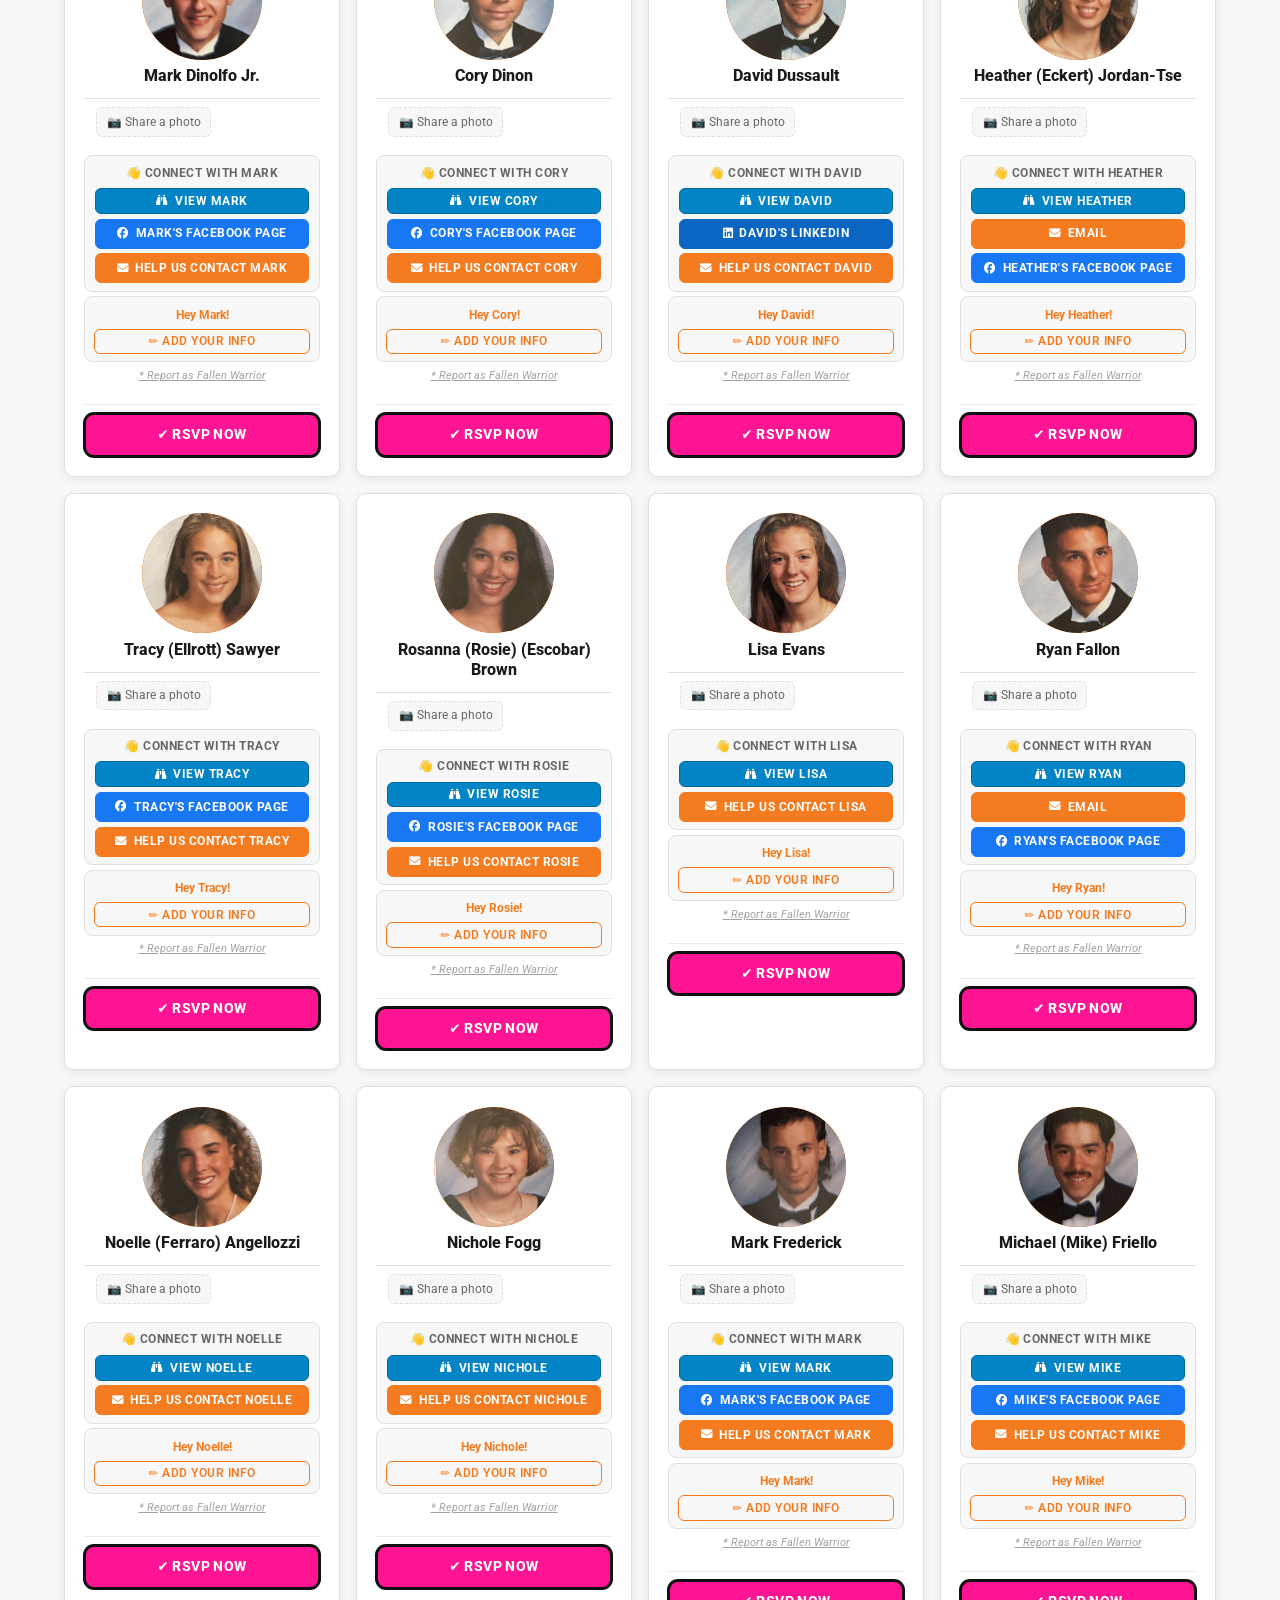
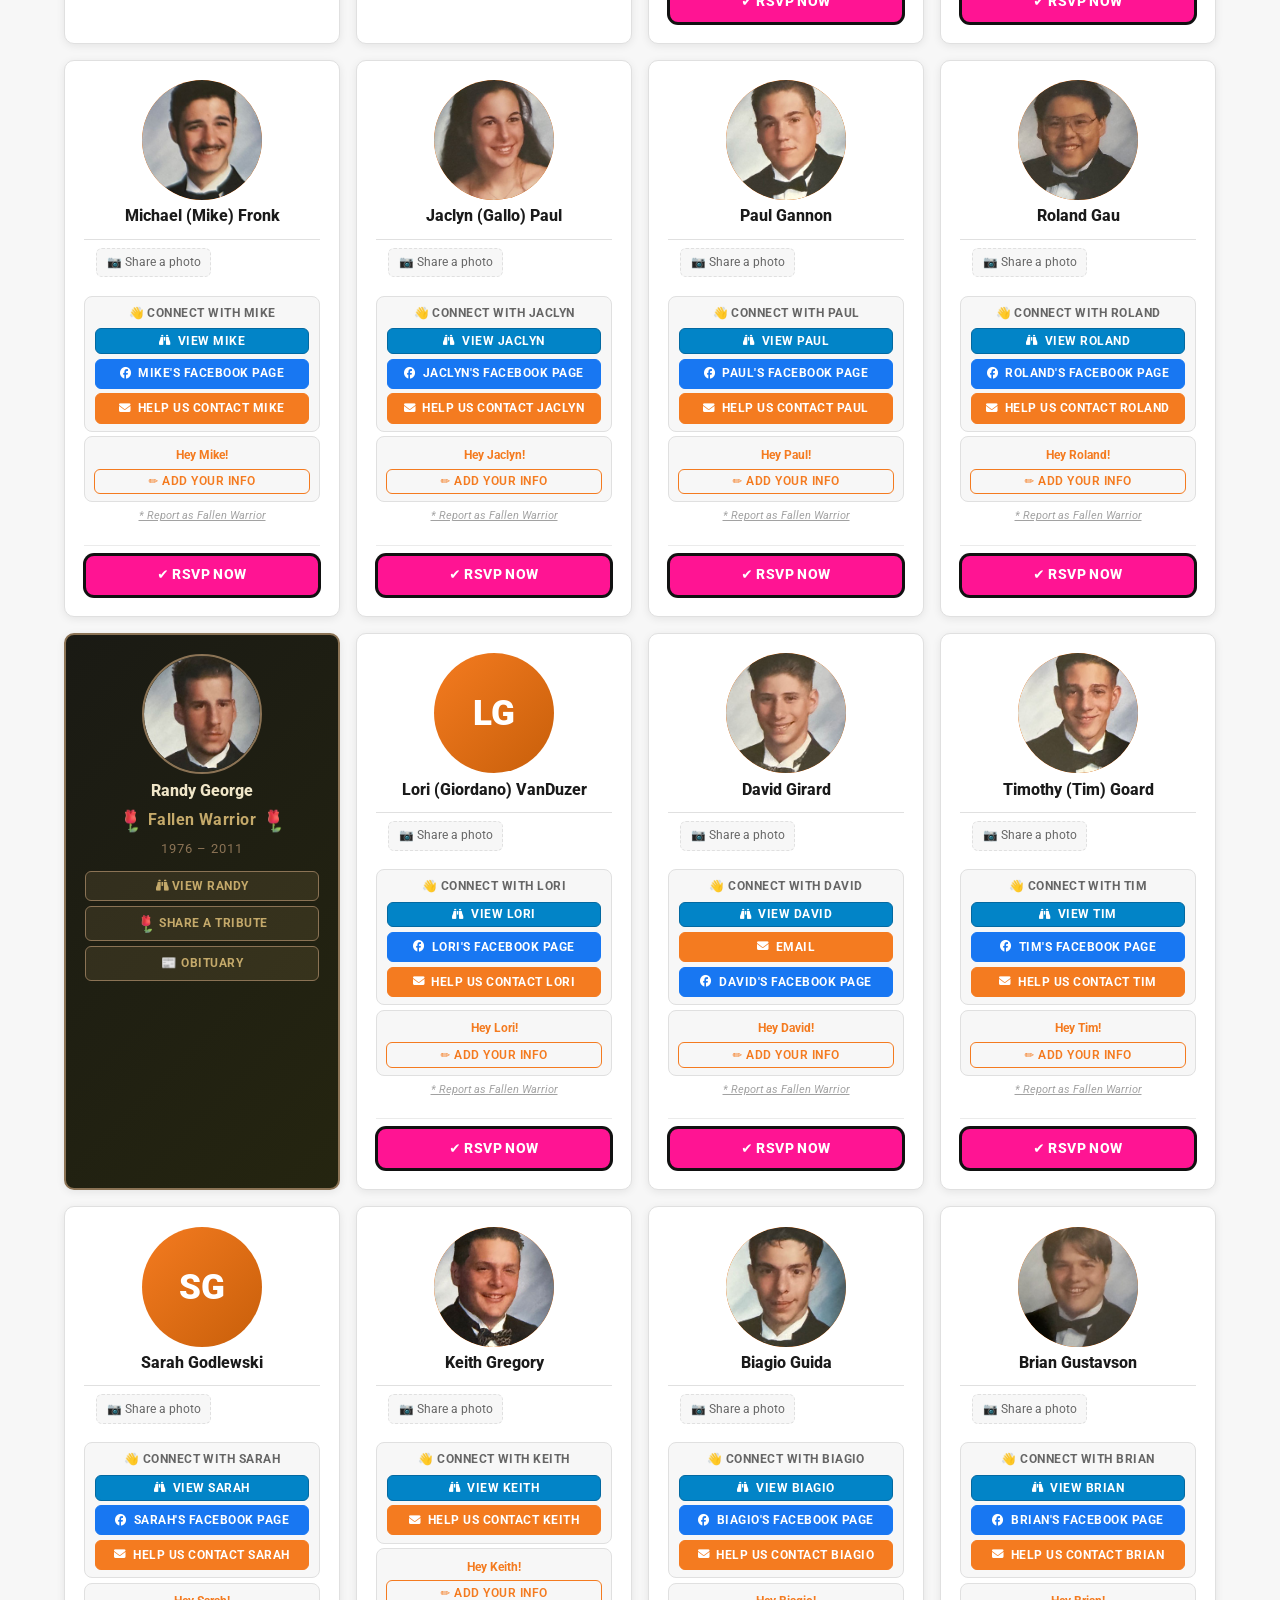
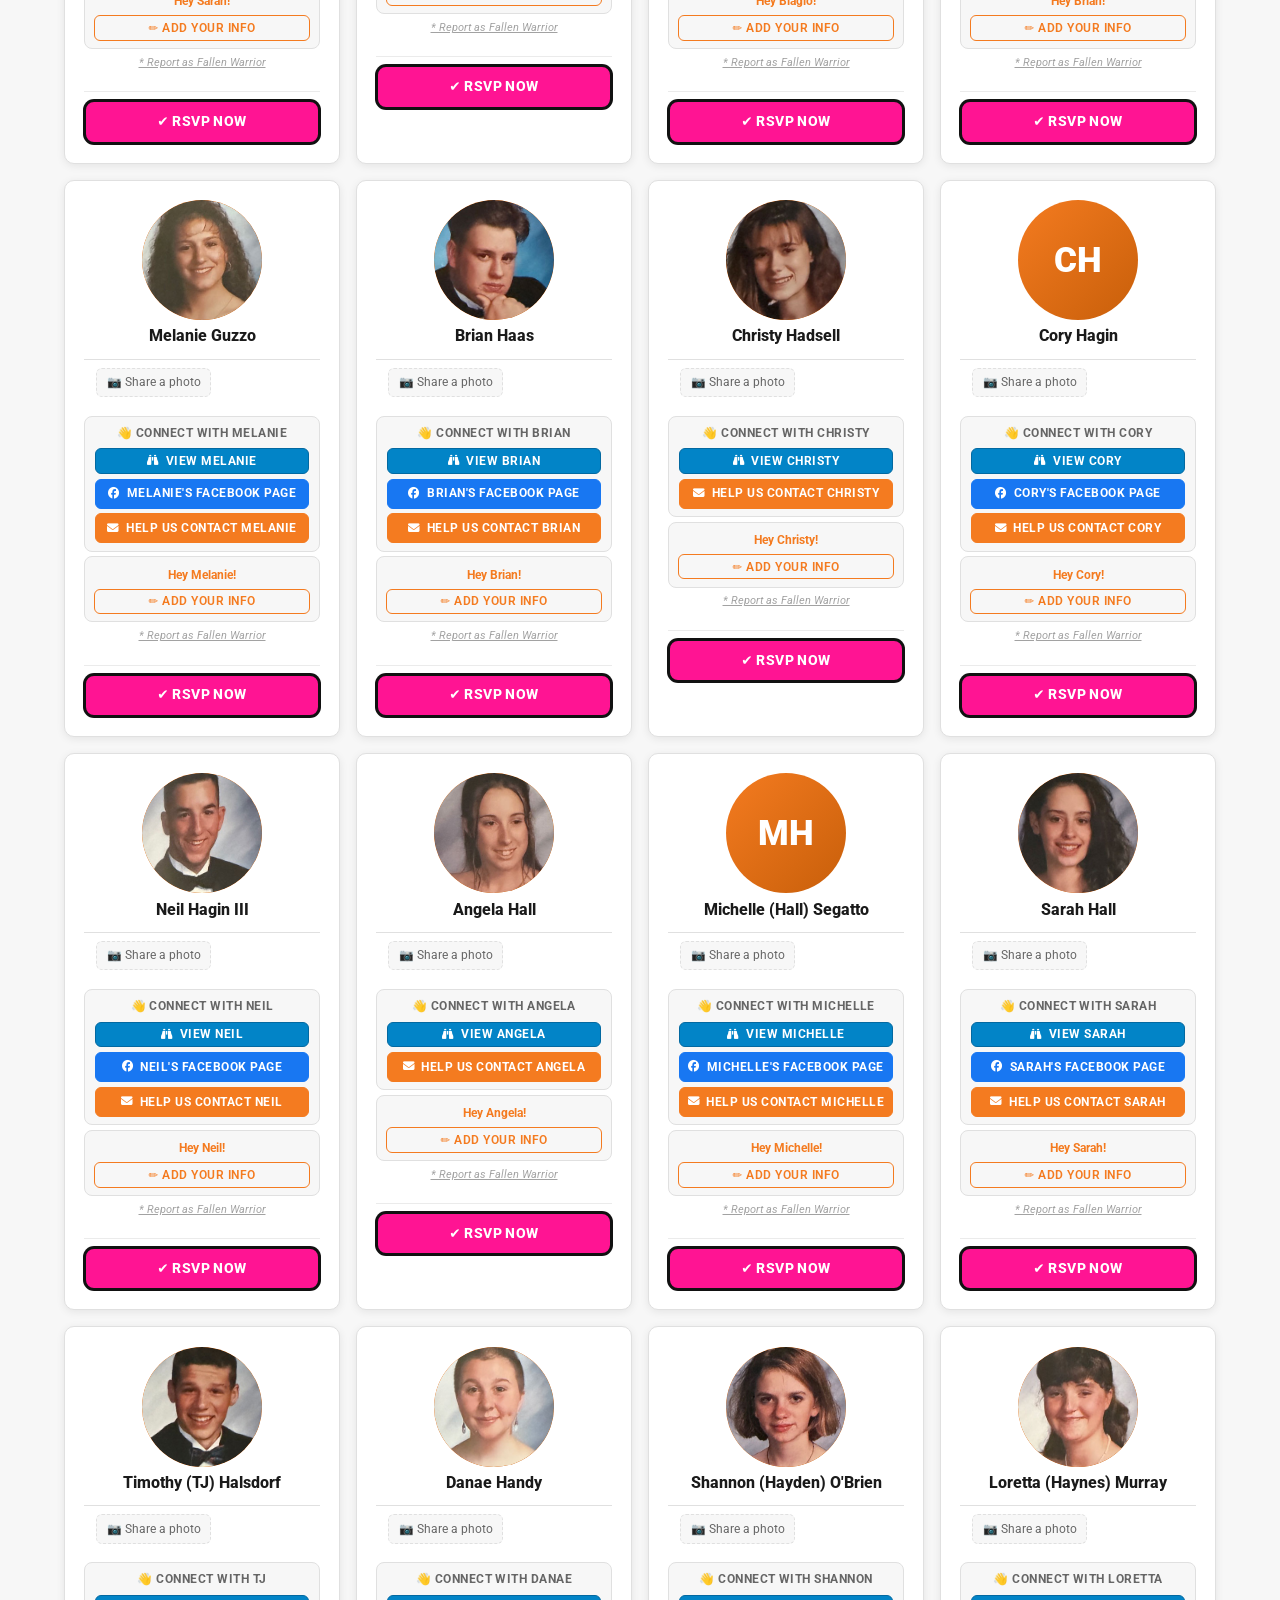
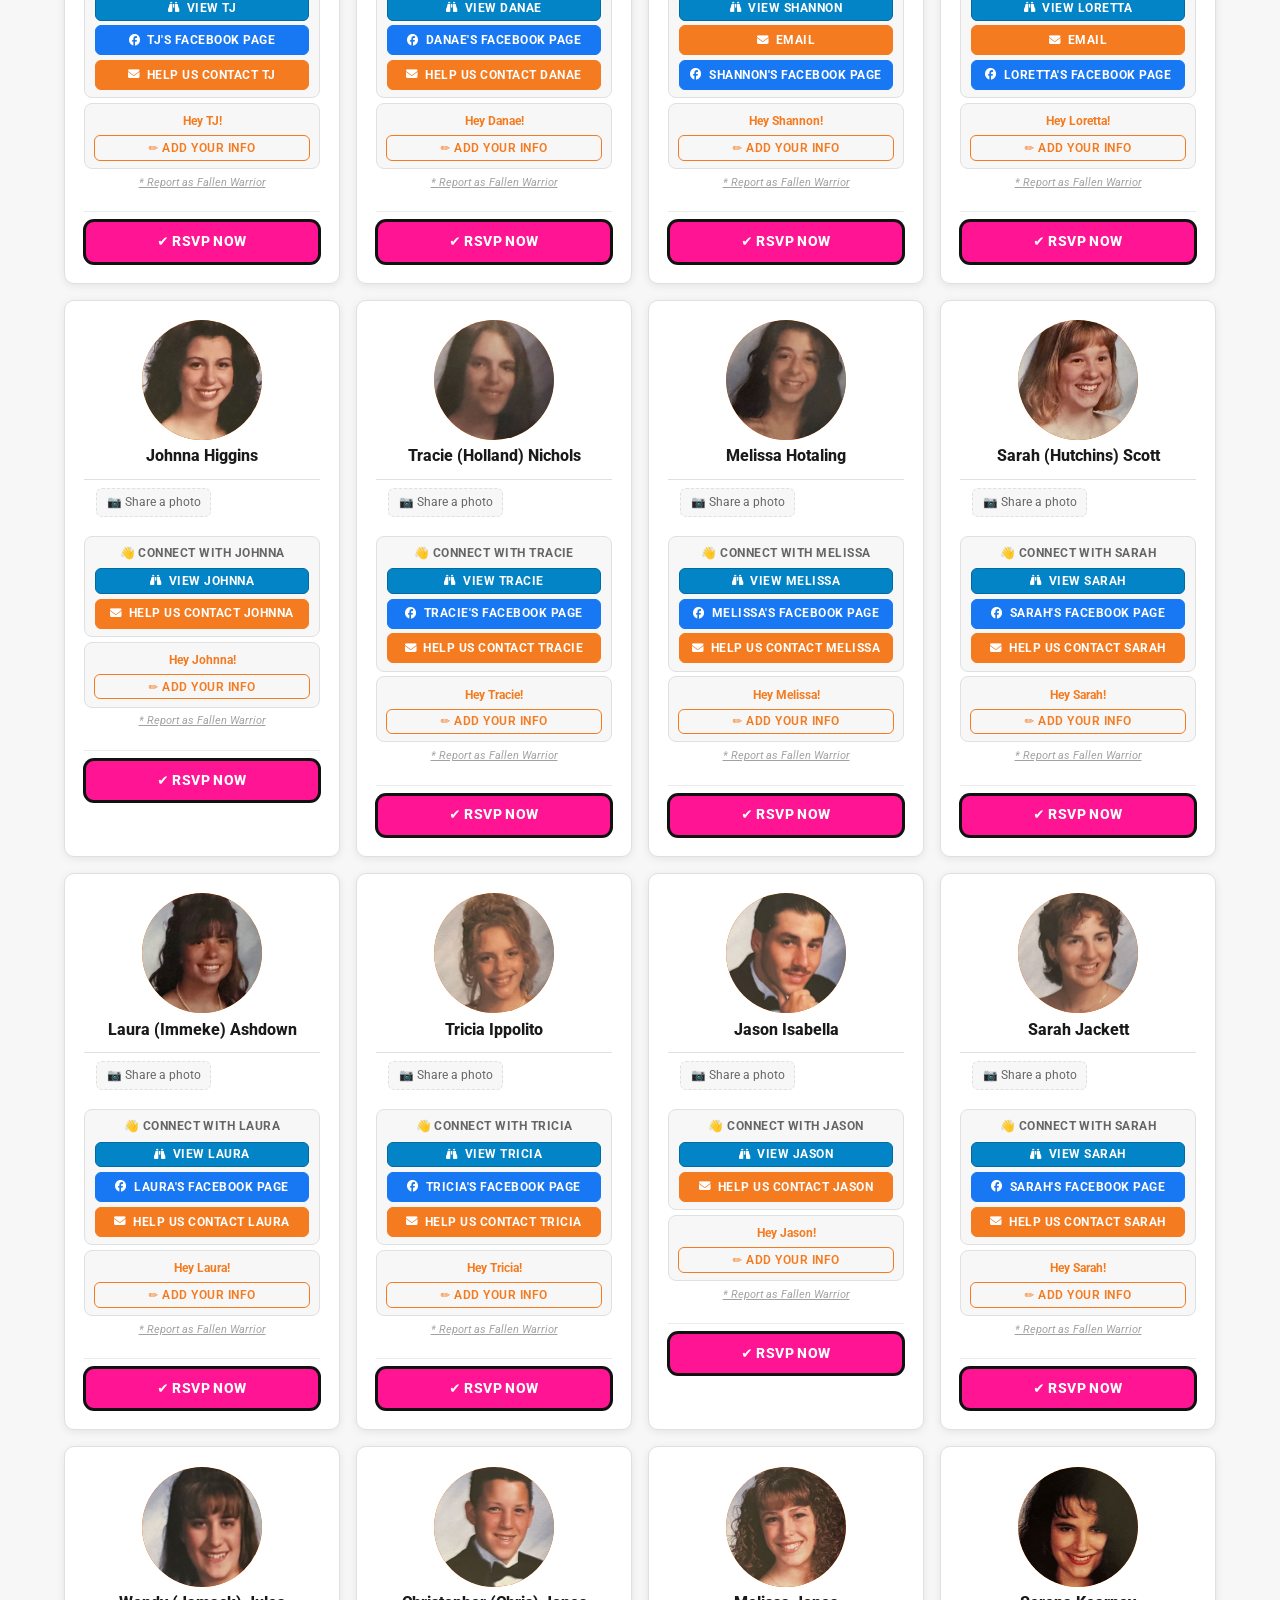
==== commit eead1d68: "Update directory subtitle: remove MIA reference, add maiden name note" ====
--- a/index.html
+++ b/index.html
@@ -257,8 +257,7 @@
     <div class="section-header">
       <h2><span class="accent">Class of &rsquo;96</span> Directory</h2>
       <div class="divider"></div>
-      <p>All <strong>210 classmates</strong> — sorted alphabetically by last name. Fallen and missing Warriors are flagged.
-         Use the forward buttons to help us find Warriors MIA!</p>
+      <p>All <strong>210 classmates</strong> — sorted alphabetically by last (maiden) name.</p>
     </div>
 
     <!-- Controls -->
